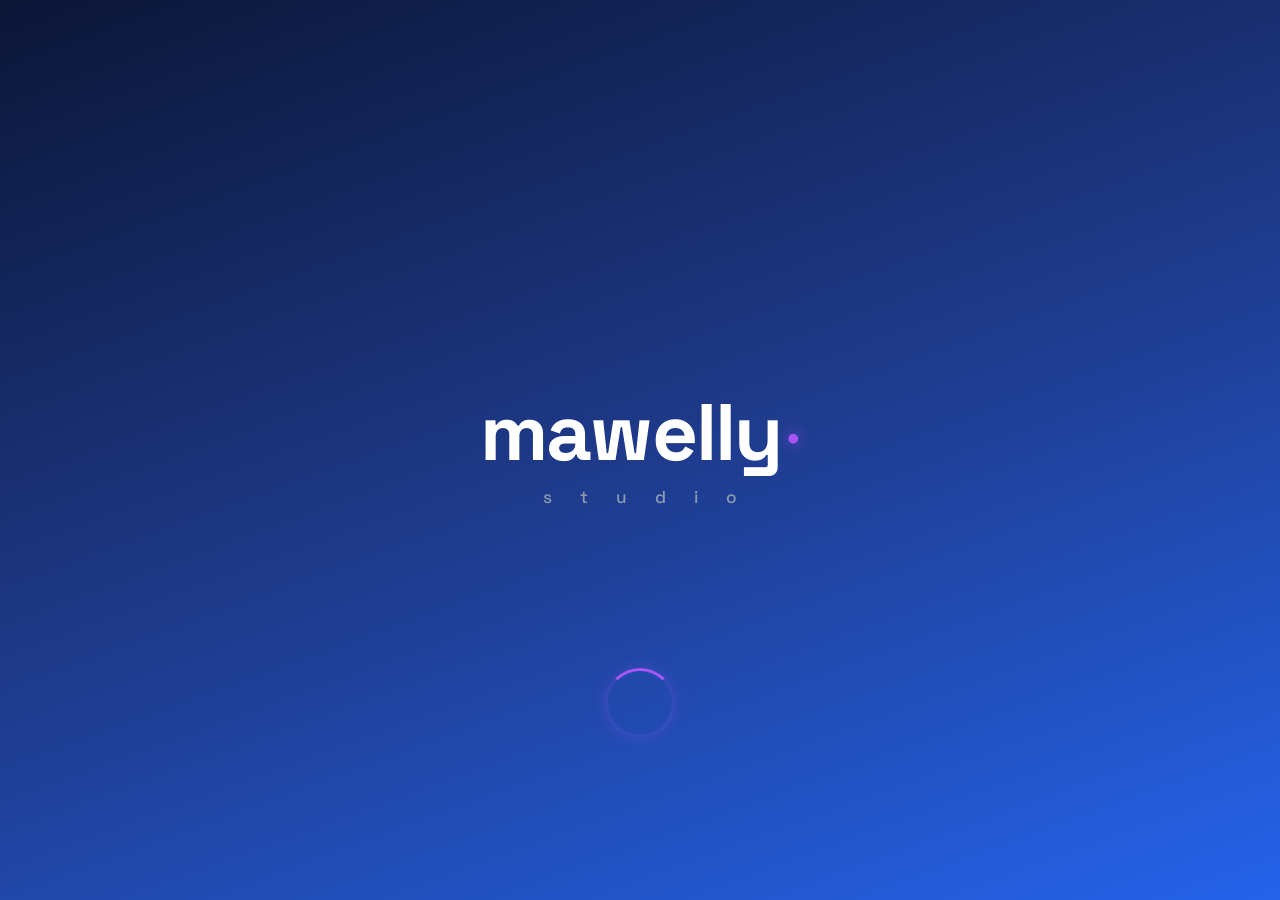
==== app/src/main/assets/www/index.html @ 8134e000 "fix(ios): add LaunchScreen storyboard and full-screen configurations to remove letterboxing" ====
<!DOCTYPE html>
<html lang="tr" style="background-color: #08140c;">
<head>
    <meta charset="UTF-8">
    <meta name="viewport" content="width=device-width, initial-scale=1.0, maximum-scale=1.0, user-scalable=no, viewport-fit=cover">
    <meta name="apple-mobile-web-app-capable" content="yes">
    <meta name="apple-mobile-web-app-status-bar-style" content="black-translucent">
    <meta name="mobile-web-app-capable" content="yes">
    <title>Gridoria - 2048 Ceiling Shooter</title>

    <!-- Critical Inline Reset (minimal — full layout in style.css) -->
    <style>
        *, *::before, *::after { box-sizing: border-box; margin: 0; padding: 0; }
        html {
            background-color: #08140c;
            width: 100%; height: 100%;
        }
        body {
            background: #08140c;
            width: 100%; height: 100%;
            -webkit-tap-highlight-color: transparent;
            -webkit-user-select: none;
        }
        #splash-screen {
            position: fixed; inset: 0; z-index: 99999;
            background: #08140c;
            display: flex; flex-direction: column;
            align-items: center; justify-content: center;
        }
    </style>

    <!-- Google Fonts -->
    <link rel="preconnect" href="https://fonts.googleapis.com">
    <link rel="preconnect" href="https://fonts.gstatic.com" crossorigin>
    <link href="https://fonts.googleapis.com/css2?family=Space+Grotesk:wght@500;700&family=Chakra+Petch:wght@700&family=Outfit:wght@400;600;700;800;900&display=swap" rel="stylesheet">

    <!-- CSS Styling -->
    <link rel="stylesheet" href="style.css">
</head>
<body data-bg-theme="forest" data-theme="forest" data-color-palette="default">

    <!-- 🚀 MAWELLY STUDIO SPLASH SCREEN -->
    <div id="splash-screen">
        <div class="splash-content">
            <div class="splash-logo">
                <span class="splash-brand-text">mawelly</span>
                <span class="splash-purple-dot">●</span>
            </div>
            <div class="splash-subtext">s t u d i o</div>
        </div>
        <div class="splash-spinner-wrapper">
            <div class="splash-spinner"></div>
        </div>
    </div>

    <div id="app-container">
        
        <!-- 🪵 ANA MENÜ EKRANI (MAIN MENU VIEW) -->
        <div id="main-menu-view" class="view-screen">
            <div class="main-menu-container">
                
                <!-- Üst Bar: Sol - Elmas Sayacı | Sağ - Daily Ödül -->
                <div class="menu-top-bar">
                    <!-- Sol Üst: Elmas Sayacı Pill Widget'ı -->
                    <div class="menu-gems-pill" id="btn-open-shop-top" title="Mağaza">
                        <span class="gem-icon">💎</span>
                        <strong id="menu-top-gems-val">100</strong>
                        <span class="gem-add-btn">+</span>
                    </div>

                    <!-- Sağ Üst: Daily Giriş Takvimi Widget'ı -->
                    <div class="daily-calendar-widget" id="menu-btn-daily-widget" title="Günlük Ödül">
                        <div class="calendar-top-tag">DAILY</div>
                        <div class="calendar-body">
                            <span class="check-icon">✓</span>
                        </div>
                        <div class="notification-badge-dot"></div>
                    </div>
                </div>

                <!-- 👑 GRIDORIA OFFICIAL 3D LOGO BADGE -->
                <div class="menu-brand-header">
                    <img src="gridoria_logo.jpg" alt="Gridoria Logo" class="main-game-logo-img">
                </div>

                <!-- 🎮 Oyna & Birleştir Canlı Demo Widget (Auto-Playing Interactive Menu Preview) -->
                <div class="menu-hero-section menu-demo-section" id="menu-demo-section">
                    <div class="demo-play-container">
                        <!-- Üst Hedef Yuvası (Başta Boş, Sonra Fırlatılan Taş Gelecek) -->
                        <div class="demo-target-box" id="demo-target-box">
                            <div class="demo-empty-placeholder" id="demo-placeholder-icon">🎯</div>
                            <div class="demo-target-tile tile hidden" id="demo-target-tile">
                                <span id="demo-target-val" class="demo-tile-num tile-number">2</span>
                            </div>
                        </div>

                        <!-- Fırlatma Yönü Oku -->
                        <div class="demo-arrow-indicator">▲</div>

                        <!-- Alt Fırlatıcı (Launcher) Taşı -->
                        <div class="demo-launcher-box">
                            <div class="demo-launcher-tile tile val-2" id="demo-launcher-tile">
                                <span id="demo-launcher-val" class="demo-tile-num tile-number">2</span>
                            </div>
                        </div>

                        <!-- Animasyon Sırasında Fırlatılan Uçan Taş -->
                        <div class="demo-flying-tile tile hidden" id="demo-flying-tile">
                            <span id="demo-flying-val" class="demo-tile-num tile-number">2</span>
                        </div>
                    </div>
                    <div class="hero-block-label" id="demo-widget-label">DOKUN &amp; BİRLEŞTİR</div>
                </div>

                <!-- Gridoria Aksiyon Butonları -->
                <div class="menu-actions-bottom">
                    <!-- OYUNA BAŞLA / STAGE 1 OYNAYIN Yeşil Oval Buton -->
                    <button class="main-stage-play-btn" id="btn-start-game">
                        <span class="play-btn-text">OYNAYIN</span>
                    </button>

                    <!-- 🧠 Günlük Zihin & Odaklanma Rozeti (Dinamik Değişen Sözler) -->
                    <div class="menu-footer-hint brain-focus-badge" id="menu-brain-quote-badge">
                        <span class="brain-icon" id="menu-brain-quote-icon">🧠</span>
                        <span id="menu-brain-quote-text">Günde 20 dakika oyna, hafızanı ve zihnini geliştir!</span>
                    </div>
                </div>

            </div>
        </div>

        <!-- 🎮 OYUN EKRANI (GAMEPLAY VIEW) -->
        <div id="game-view" class="view-screen hidden">
            <!-- Header: Badges & Score & Combo -->
            <header class="game-header">
                <div class="header-top">
                    <!-- Sol Üst Grubu: Ev İkonu & Elmas Bakiyesi Yana Yana -->
                    <div class="header-left-group">
                        <button class="icon-btn" id="btn-home-menu" title="Ana Menü">🏠</button>
                        <div class="pill-badge diamond-pill" id="btn-open-shop" title="Elmas Mağazası">
                            <span class="diamond-icon">💎</span>
                            <span id="diamond-count">0</span>
                            <div class="plus-btn">+</div>
                        </div>
                    </div>

                    <!-- Sağ Üst: En Yüksek Skor -->
                    <div class="pill-badge crown-pill" id="btn-crown-high" title="En Yüksek Skor">
                        <span class="crown-icon">👑</span>
                        <span id="high-score">0</span>
                    </div>
                </div>

                <!-- 💎 OYUNA ÖZEL KRİSTAL KOR & SKOR ROZETİ (GRIDORIA SCORE CENTERPIECE) -->
                <div class="gridoria-score-container" id="gridoria-score-box">
                    <div class="score-backdrop-glow"></div>
                    <div class="score-emblem-bg">💎</div>
                    <div class="score-display" id="current-score">0</div>
                </div>

                <!-- 🎯 DİNAMİK HEDEF TAŞ ROZETİ (256 ➔ 512 ➔ 1024 ➔ 2048) -->
                <div class="target-goal-capsule" id="target-goal-box" title="Şimdiki Hedef Taş">
                    <span class="target-icon">🎯</span>
                    <span class="target-text">HEDEF:</span>
                    <span class="target-badge-val" id="target-goal-val">256</span>
                </div>

                <div class="play-status" aria-live="polite">
                    <span class="status-dot"></span>
                    <span id="play-status-text">Hedef sütunu seç ve taşı fırlat</span>
                </div>

            </header>

            <!-- Main Game Body & Grid Board -->
            <main class="game-body">

                <div class="grid-board-wrapper">
                    <div class="grid-board" id="grid-board">
                        <!-- 30 Grid Cells (6 rows x 5 cols) Generated by JS -->
                    </div>
                    
                    <!-- Bottom Column Highlight Indicators -->
                    <div class="column-indicators" id="col-indicators">
                        <div class="col-indicator" data-col="0"></div>
                        <div class="col-indicator" data-col="1"></div>
                        <div class="col-indicator active" data-col="2"></div>
                        <div class="col-indicator" data-col="3"></div>
                        <div class="col-indicator" data-col="4"></div>
                    </div>
                </div>

                <!-- Shooter Controls Area (Bottom Launcher Dock) -->
                <div class="shooter-area">
                    <div class="active-shooter-box">
                        <div class="shooter-tile val-2" id="shooter-current">
                            <span class="tile-number">2</span>
                        </div>
                    </div>

                    <div class="shooter-arrow-indicator" title="Sıradaki Taş">←</div>

                    <div class="shooter-next-box" id="shooter-next" title="Sonraki Taş">
                        <div class="next-tile val-8" id="next-tile"><span class="tile-number" id="next-tile-val">8</span></div>
                        <div class="next-badge-plus">+</div>
                    </div>
                </div>
            </main>

            <!-- Footer: Power-up Boosters Bar -->
            <footer class="powerups-footer">
                <button class="powerup-btn" id="powerup-bomb" title="Bomba Patlat">
                    <div class="booster-icon-box bomb-bg">
                        <span class="powerup-icon">💣</span>
                    </div>
                    <div class="powerup-cost">
                        <span class="cost-diamond">💎</span>
                        <span>45</span>
                    </div>
                </button>

                <button class="powerup-btn" id="powerup-hammer" title="Çekiç (Bloğu Kır)">
                    <div class="booster-icon-box hammer-bg">
                        <span class="powerup-icon">🔨</span>
                    </div>
                    <div class="powerup-cost">
                        <span class="cost-diamond">💎</span>
                        <span>25</span>
                    </div>
                </button>

                <button class="powerup-btn" id="powerup-swap" title="Taşı Değiştir">
                    <div class="booster-icon-box swap-bg">
                        <span class="powerup-icon">⇄</span>
                    </div>
                    <div class="powerup-cost">
                        <span class="cost-diamond">💎</span>
                        <span>20</span>
                    </div>
                </button>

                <button class="powerup-btn" id="powerup-undo" title="Geri Al">
                    <div class="booster-icon-box undo-bg">
                        <span class="powerup-icon">↩️</span>
                    </div>
                    <div class="powerup-cost">
                        <span class="cost-diamond">💎</span>
                        <span>15</span>
                    </div>
                </button>
            </footer>
        </div>

        <!-- Target Tile Selection Banner Overlay for Hammer/Bomb -->
        <div class="powerup-banner hidden" id="powerup-banner">
            <span id="powerup-banner-text">Yok etmek istediğin taşı seç</span>
            <button class="cancel-btn" id="btn-cancel-powerup">İptal</button>
        </div>

        <!-- Main Wood Menu Modal Overlay -->
        <div class="modal-overlay hidden" id="modal-main-menu">
            <div class="modal-card wood-main-menu-card">
                <div class="menu-wood-header">
                    <span class="wood-crown-badge">👑 GRIDORIA 2048</span>
                    <h1 class="wood-menu-title">AHŞAP EDİSYON</h1>
                </div>
                <div class="menu-stats-row">
                    <div class="menu-stat-pill">
                        <span class="stat-label">EN YÜKSEK</span>
                        <strong id="menu-stat-high">0</strong>
                    </div>
                    <div class="menu-stat-pill">
                        <span class="stat-label">ELMASLAR</span>
                        <strong id="menu-stat-gems">💎 0</strong>
                    </div>
                </div>
                <div class="menu-buttons-list">
                    <button class="wood-menu-btn primary-wood-btn" id="btn-play-game">
                        <span>OYUNA BAŞLA</span>
                        <span class="play-arrow-icon">▶</span>
                    </button>
                    <button class="wood-menu-btn" id="btn-menu-themes">
                        <span>🪵 AHŞAP TEMALARI</span>
                    </button>
                    <button class="wood-menu-btn" id="btn-menu-missions">
                        <span>📋 GÜNLÜK GÖREVLER</span>
                    </button>
                    <button class="wood-menu-btn" id="btn-menu-shop">
                        <span>💎 ELMAS MAĞAZASI</span>
                    </button>
                </div>
            </div>
        </div>

        <div class="modal-overlay hidden" id="modal-daily">
            <div class="modal-card daily-modal-card">
                <button class="modal-close-icon" id="btn-close-daily" title="Kapat">✕</button>
                <h2 class="daily-modal-title">Günlük Ödül</h2>
                <p class="daily-modal-subtitle" id="daily-reward-subtitle">Progress kaybedilecek bir gün kaybolmamalıdır.</p>

                <!-- 7-Day Rewards Grid Container -->
                <div class="daily-grid-container" id="daily-grid-container">
                    <!-- Dynamic JavaScript Rendering of 7 Days Grid -->
                </div>

                <!-- Countdown Timer -->
                <div class="daily-countdown-box" id="daily-countdown-box">
                    <span>Sonraki ödül: </span>
                    <strong id="daily-timer-val">00 : 00 : 00</strong>
                </div>

                <button class="primary-btn daily-claim-btn" id="btn-claim-daily">ÖDÜLÜ AL</button>
            </div>
        </div>

        <!-- 🎨 TEMA SEÇİM MODAL'I (REFERENCE DESIGN) -->
        <div class="modal-overlay hidden" id="modal-themes">
            <div class="modal-card theme-modal-card">
                <!-- Header: Back Arrow + Centered Title -->
                <div class="theme-modal-header">
                    <button class="theme-back-btn" id="btn-close-themes">←</button>
                    <h2 class="theme-modal-title">Tema</h2>
                    <div style="width: 28px;"></div>
                </div>

                <!-- Segmented Capsule Tab Toggle -->
                <div class="theme-tab-capsule">
                    <button class="theme-tab-btn active" id="tab-btn-bg" data-tab="bg">Arka Planlar</button>
                    <button class="theme-tab-btn" id="tab-btn-color" data-tab="color">Renkler</button>
                </div>

                <!-- TAB 1: ARKA PLANLAR (BACKGROUNDS GRID VIEW) -->
                <div class="theme-tab-content" id="tab-content-bg">
                    <div class="bg-themes-grid">
                        <!-- ⭐ GİRİŞ & VARSAYILAN ÜCRETSİZ TEMALAR -->
                        <div class="bg-card active" data-bg="forest" data-cost="0">
                            <div class="bg-card-thumb forest-bg-thumb"></div>
                            <span class="bg-card-name">Yeşil Orman 🌲</span>
                            <div class="bg-check-badge">✓</div>
                            <div class="bg-price-badge free-badge">ÜCRETSİZ</div>
                        </div>

                        <div class="bg-card" data-bg="obsidian" data-cost="0">
                            <div class="bg-card-thumb obsidian-bg-thumb"></div>
                            <span class="bg-card-name">Gece Siyahı ✨</span>
                            <div class="bg-check-badge">✓</div>
                            <div class="bg-price-badge free-badge">ÜCRETSİZ</div>
                        </div>

                        <div class="bg-card" data-bg="walnut" data-cost="0">
                            <div class="bg-card-thumb walnut-bg-thumb"></div>
                            <span class="bg-card-name">Ceviz Ahşap 🪵</span>
                            <div class="bg-check-badge">✓</div>
                            <div class="bg-price-badge free-badge">ÜCRETSİZ</div>
                        </div>

                        <!-- 💎 250 ELMAS PREMİUM TEMALAR -->
                        <div class="bg-card" data-bg="aurora" data-cost="250">
                            <div class="bg-card-thumb aurora-bg-thumb"></div>
                            <span class="bg-card-name">Kutup Işıkları</span>
                            <div class="bg-check-badge">✓</div>
                            <div class="bg-price-badge">🔒 250 💎</div>
                        </div>

                        <div class="bg-card" data-bg="nebula" data-cost="250">
                            <div class="bg-card-thumb nebula-bg-thumb"></div>
                            <span class="bg-card-name">Kozmik Nebula</span>
                            <div class="bg-check-badge">✓</div>
                            <div class="bg-price-badge">🔒 250 💎</div>
                        </div>

                        <div class="bg-card" data-bg="oak" data-cost="250">
                            <div class="bg-card-thumb oak-bg-thumb"></div>
                            <span class="bg-card-name">Meşe Ahşap</span>
                            <div class="bg-check-badge">✓</div>
                            <div class="bg-price-badge">🔒 250 💎</div>
                        </div>

                        <div class="bg-card" data-bg="cherry" data-cost="250">
                            <div class="bg-card-thumb cherry-bg-thumb"></div>
                            <span class="bg-card-name">Kiraz Ahşap</span>
                            <div class="bg-check-badge">✓</div>
                            <div class="bg-price-badge">🔒 250 💎</div>
                        </div>

                        <div class="bg-card" data-bg="ebony" data-cost="250">
                            <div class="bg-card-thumb ebony-bg-thumb"></div>
                            <span class="bg-card-name">Abanoz Ahşap</span>
                            <div class="bg-check-badge">✓</div>
                            <div class="bg-price-badge">🔒 250 💎</div>
                        </div>

                        <div class="bg-card" data-bg="clouds" data-cost="250">
                            <div class="bg-card-thumb clouds-bg-thumb"></div>
                            <span class="bg-card-name">Altın Gökyüzü</span>
                            <div class="bg-check-badge">✓</div>
                            <div class="bg-price-badge">🔒 250 💎</div>
                        </div>

                        <div class="bg-card" data-bg="earth" data-cost="250">
                            <div class="bg-card-thumb earth-bg-thumb"></div>
                            <span class="bg-card-name">Dünya & Uzay</span>
                            <div class="bg-check-badge">✓</div>
                            <div class="bg-price-badge">🔒 250 💎</div>
                        </div>

                        <div class="bg-card" data-bg="ocean" data-cost="250">
                            <div class="bg-card-thumb ocean-bg-thumb"></div>
                            <span class="bg-card-name">Turkuaz Deniz</span>
                            <div class="bg-check-badge">✓</div>
                            <div class="bg-price-badge">🔒 250 💎</div>
                        </div>

                        <div class="bg-card" data-bg="puppy" data-cost="250">
                            <div class="bg-card-thumb puppy-bg-thumb"></div>
                            <span class="bg-card-name">Sevimli Köpekler</span>
                            <div class="bg-check-badge">✓</div>
                            <div class="bg-price-badge">🔒 250 💎</div>
                        </div>

                        <div class="bg-card" data-bg="cat" data-cost="250">
                            <div class="bg-card-thumb cat-bg-thumb"></div>
                            <span class="bg-card-name">Kara Kedi</span>
                            <div class="bg-check-badge">✓</div>
                            <div class="bg-price-badge">🔒 250 💎</div>
                        </div>

                        <div class="bg-card" data-bg="lake" data-cost="250">
                            <div class="bg-card-thumb lake-bg-thumb"></div>
                            <span class="bg-card-name">Gece Gölü</span>
                            <div class="bg-check-badge">✓</div>
                            <div class="bg-price-badge">🔒 250 💎</div>
                        </div>

                        <div class="bg-card" data-bg="cyber" data-cost="250">
                            <div class="bg-card-thumb cyber-bg-thumb"></div>
                            <span class="bg-card-name">Siber Yarış</span>
                            <div class="bg-check-badge">✓</div>
                            <div class="bg-price-badge">🔒 250 💎</div>
                        </div>
                    </div>
                </div>

                <!-- TAB 2: RENKLER (COLOR PALETTES LIST VIEW) -->
                <div class="theme-tab-content hidden" id="tab-content-color">
                    <div class="color-palettes-list">
                        <!-- 1. VARSAYILAN -->
                        <div class="palette-card active" data-color="default">
                            <div class="palette-grid-preview">
                                <span style="background: #a855f7;"></span>
                                <span style="background: #eab308;"></span>
                                <span style="background: #84cc16;"></span>
                                <span style="background: #0ea5e9;"></span>
                                <span style="background: #ef4444;"></span>
                                <span style="background: #2563eb;"></span>
                                <span style="background: #f59e0b;"></span>
                                <span style="background: #8b5cf6;"></span>
                                <span style="background: #f43f5e;"></span>
                            </div>
                            <span class="palette-title">VARSAYILAN</span>
                            <div class="palette-select-icon">
                                <span class="circle-check">✓</span>
                                <span class="circle-empty"></span>
                            </div>
                        </div>

                        <!-- 2. FLUFFY (9 TÜYLÜ RENK) -->
                        <div class="palette-card" data-color="fluffy">
                            <div class="palette-grid-preview">
                                <span style="background: url('fluffy_blue_fur.jpg') center/cover no-repeat;"></span>
                                <span style="background: url('fluffy_green_fur.jpg') center/cover no-repeat;"></span>
                                <span style="background: url('fluffy_pink_fur.jpg') center/cover no-repeat;"></span>
                                <span style="background: url('fluffy_red_fur.jpg') center/cover no-repeat;"></span>
                                <span style="background: url('fluffy_purple_fur.jpg') center/cover no-repeat;"></span>
                                <span style="background: url('fluffy_yellow_fur.jpg') center/cover no-repeat;"></span>
                                <span style="background: url('fluffy_orange_fur.jpg') center/cover no-repeat;"></span>
                                <span style="background: url('fluffy_cyan_fur.jpg') center/cover no-repeat;"></span>
                                <span style="background: url('fluffy_fur_texture.jpg') center/cover no-repeat;"></span>
                            </div>
                            <span class="palette-title">FLUFFY (9 TÜYLÜ RENK) 🧸</span>
                            <div class="palette-select-icon">
                                <span class="circle-check">✓</span>
                                <span class="circle-empty"></span>
                            </div>
                        </div>

                        <!-- 3. SİYAH & ALTIN (PRO) -->
                        <div class="palette-card" data-color="ebonygold">
                            <div class="palette-pro-badge">💎 PRO</div>
                            <div class="palette-grid-preview">
                                <span style="background: #ffd700;"></span>
                                <span style="background: #374151;"></span>
                                <span style="background: #d4af37;"></span>
                                <span style="background: #1f2937;"></span>
                                <span style="background: #b8860b;"></span>
                                <span style="background: #111827;"></span>
                                <span style="background: #f59e0b;"></span>
                                <span style="background: #4b5563;"></span>
                                <span style="background: #eab308;"></span>
                            </div>
                            <span class="palette-title">SİYAH & ALTIN 👑</span>
                            <div class="palette-select-icon">
                                <span class="circle-check">✓</span>
                                <span class="circle-empty"></span>
                            </div>
                        </div>

                        <!-- 4. TERS RENKLER (PRO INVERTED NEON) -->
                        <div class="palette-card" data-color="inverted">
                            <div class="palette-pro-badge">💎 PRO</div>
                            <div class="palette-grid-preview">
                                <span style="background: #00f2fe; border: 2px solid #000;"></span>
                                <span style="background: #ff007f; border: 2px solid #000;"></span>
                                <span style="background: #39ff14; border: 2px solid #000;"></span>
                                <span style="background: #ffd700; border: 2px solid #000;"></span>
                                <span style="background: #ff4500; border: 2px solid #000;"></span>
                                <span style="background: #7928ca; border: 2px solid #000;"></span>
                                <span style="background: #00e5ff; border: 2px solid #000;"></span>
                                <span style="background: #ff1493; border: 2px solid #000;"></span>
                                <span style="background: #ccff00; border: 2px solid #000;"></span>
                            </div>
                            <span class="palette-title">TERS RENKLER 🔄</span>
                            <div class="palette-select-icon">
                                <span class="circle-check">✓</span>
                                <span class="circle-empty"></span>
                            </div>
                        </div>

                        <!-- 5. CANLI NEON POP (PRO) -->
                        <div class="palette-card" data-color="vivid">
                            <div class="palette-pro-badge">💎 PRO</div>
                            <div class="palette-grid-preview">
                                <span style="background: #ff007f;"></span>
                                <span style="background: #ff4500;"></span>
                                <span style="background: #ffb703;"></span>
                                <span style="background: #00f2fe;"></span>
                                <span style="background: #70e000;"></span>
                                <span style="background: #3a0ca3;"></span>
                                <span style="background: #f72585;"></span>
                                <span style="background: #4cc9f0;"></span>
                                <span style="background: #7209b7;"></span>
                            </div>
                            <span class="palette-title">CANLI NEON ⚡</span>
                            <div class="palette-select-icon">
                                <span class="circle-check">✓</span>
                                <span class="circle-empty"></span>
                            </div>
                        </div>

                        <!-- 6. KRİSTAL BUZ (PRO) -->
                        <div class="palette-card" data-color="crystal">
                            <div class="palette-pro-badge">💎 PRO</div>
                            <div class="palette-grid-preview">
                                <span style="background: #a5f3fc;"></span>
                                <span style="background: #38bdf8;"></span>
                                <span style="background: #e0f2fe;"></span>
                                <span style="background: #0284c7;"></span>
                                <span style="background: #bae6fd;"></span>
                                <span style="background: #0369a1;"></span>
                                <span style="background: #cbd5e1;"></span>
                                <span style="background: #00c6ff;"></span>
                                <span style="background: #f1f5f9;"></span>
                            </div>
                            <span class="palette-title">KRİSTAL BUZ 🧊</span>
                            <div class="palette-select-icon">
                                <span class="circle-check">✓</span>
                                <span class="circle-empty"></span>
                            </div>
                        </div>

                        <!-- 7. VOLKANİK ATEŞ (PRO) -->
                        <div class="palette-card" data-color="lava">
                            <div class="palette-pro-badge">💎 PRO</div>
                            <div class="palette-grid-preview">
                                <span style="background: #ff4500;"></span>
                                <span style="background: #dc2626;"></span>
                                <span style="background: #ffb703;"></span>
                                <span style="background: #991b1b;"></span>
                                <span style="background: #f97316;"></span>
                                <span style="background: #7f1d1d;"></span>
                                <span style="background: #ff7518;"></span>
                                <span style="background: #450a0a;"></span>
                                <span style="background: #ea580c;"></span>
                            </div>
                            <span class="palette-title">VOLKANİK ATEŞ 🔥</span>
                            <div class="palette-select-icon">
                                <span class="circle-check">✓</span>
                                <span class="circle-empty"></span>
                            </div>
                        </div>

                        <!-- 8. KOZMİK GALAKSİ (PRO) -->
                        <div class="palette-card" data-color="galaxy">
                            <div class="palette-pro-badge">💎 PRO</div>
                            <div class="palette-grid-preview">
                                <span style="background: #7928ca;"></span>
                                <span style="background: #ff0080;"></span>
                                <span style="background: #4c1d95;"></span>
                                <span style="background: #3b82f6;"></span>
                                <span style="background: #a855f7;"></span>
                                <span style="background: #1e1b4b;"></span>
                                <span style="background: #d8b4fe;"></span>
                                <span style="background: #2e1065;"></span>
                                <span style="background: #00f2fe;"></span>
                            </div>
                            <span class="palette-title">KOZMİK GALAKSİ 🌌</span>
                            <div class="palette-select-icon">
                                <span class="circle-check">✓</span>
                                <span class="circle-empty"></span>
                            </div>
                        </div>

                        <!-- 9. KIRMIZI AŞK -->
                        <div class="palette-card" data-color="red">
                            <div class="palette-grid-preview">
                                <span style="background: #ff4d6d;"></span>
                                <span style="background: #c9184a;"></span>
                                <span style="background: #ff758f;"></span>
                                <span style="background: #a4133c;"></span>
                                <span style="background: #ff8fa3;"></span>
                                <span style="background: #800f2f;"></span>
                                <span style="background: #ffb3c1;"></span>
                                <span style="background: #590d22;"></span>
                                <span style="background: #e63946;"></span>
                            </div>
                            <span class="palette-title">KIRMIZI AŞK ❤️</span>
                            <div class="palette-select-icon">
                                <span class="circle-check">✓</span>
                                <span class="circle-empty"></span>
                            </div>
                        </div>

                        <!-- 10. ZÜMRÜT ORMAN -->
                        <div class="palette-card" data-color="emerald">
                            <div class="palette-grid-preview">
                                <span style="background: #2ecc71;"></span>
                                <span style="background: #10b981;"></span>
                                <span style="background: #059669;"></span>
                                <span style="background: #047857;"></span>
                                <span style="background: #34d399;"></span>
                                <span style="background: #065f46;"></span>
                                <span style="background: #6ee7b7;"></span>
                                <span style="background: #064e3b;"></span>
                                <span style="background: #15803d;"></span>
                            </div>
                            <span class="palette-title">ZÜMRÜT ORMAN 🌲</span>
                            <div class="palette-select-icon">
                                <span class="circle-check">✓</span>
                                <span class="circle-empty"></span>
                            </div>
                        </div>

                        <!-- 11. SAFİR & OKYANUS -->
                        <div class="palette-card" data-color="sapphire">
                            <div class="palette-pro-badge">💎 PRO</div>
                            <div class="palette-grid-preview">
                                <span style="background: #00c6ff;"></span>
                                <span style="background: #0072ff;"></span>
                                <span style="background: #0284c7;"></span>
                                <span style="background: #0369a1;"></span>
                                <span style="background: #38bdf8;"></span>
                                <span style="background: #1e40af;"></span>
                                <span style="background: #67e8f9;"></span>
                                <span style="background: #0f172a;"></span>
                                <span style="background: #00f2fe;"></span>
                            </div>
                            <span class="palette-title">SAFİR & OKYANUS 🌊</span>
                            <div class="palette-select-icon">
                                <span class="circle-check">✓</span>
                                <span class="circle-empty"></span>
                            </div>
                        </div>

                        <!-- 12. SİBERPUNK NEON (PRO) -->
                        <div class="palette-card" data-color="vaporwave">
                            <div class="palette-pro-badge">💎 PRO</div>
                            <div class="palette-grid-preview">
                                <span style="background: #ff007f;"></span>
                                <span style="background: #ff00cc;"></span>
                                <span style="background: #cc00ff;"></span>
                                <span style="background: #9900ff;"></span>
                                <span style="background: #ff3399;"></span>
                                <span style="background: #e60073;"></span>
                                <span style="background: #ff66cc;"></span>
                                <span style="background: #c71585;"></span>
                                <span style="background: #ff1493;"></span>
                            </div>
                            <span class="palette-title">SİBERPUNK NEON 🎆</span>
                            <div class="palette-select-icon">
                                <span class="circle-check">✓</span>
                                <span class="circle-empty"></span>
                            </div>
                        </div>

                        <!-- 13. RAHATLATICI -->
                        <div class="palette-card" data-color="relaxing">
                            <div class="palette-grid-preview">
                                <span style="background: #e09f9d;"></span>
                                <span style="background: #7bb4cb;"></span>
                                <span style="background: #b197cb;"></span>
                                <span style="background: #d4a5cb;"></span>
                                <span style="background: #81cca8;"></span>
                                <span style="background: #e2b7cb;"></span>
                                <span style="background: #a3ca9e;"></span>
                                <span style="background: #dec1d8;"></span>
                                <span style="background: #b2b887;"></span>
                            </div>
                            <span class="palette-title">RAHATLATICI 🍃</span>
                            <div class="palette-select-icon">
                                <span class="circle-check">✓</span>
                                <span class="circle-empty"></span>
                            </div>
                        </div>
                    </div>
                </div>
            </div>
        </div>

        <!-- 🔮 SIRADAKİ TAŞ ÖNİZLEME MODALI (10 Dakika - Elmas veya Reklam ile Aç) -->
        <div class="modal-overlay hidden" id="modal-peek-unlock">
            <div class="modal-card peek-modal-card">
                <button class="peek-modal-close" id="btn-close-peek-modal" title="Kapat">✕</button>

                <!-- Hero Stacked Tiles Graphic Artwork -->
                <div class="peek-graphic-container">
                    <div class="peek-bg-rays"></div>
                    <div class="peek-stacked-tiles">
                        <div class="peek-tile-card back-card">
                            <span class="star-deco">✨</span>
                        </div>
                        <div class="peek-tile-card front-card">
                            <span class="card-label">NEXT</span>
                            <span class="card-icon">🔮</span>
                            <div class="card-time-badge">+10m</div>
                            <span class="star-deco-right">✨</span>
                        </div>
                    </div>
                </div>

                <h2 class="peek-modal-title">Önizleme</h2>
                <p class="peek-modal-subtitle">Bir sonraki blok için 10 dakika içinde önizleme yapabilirsiniz.</p>

                <div class="peek-action-buttons">
                    <!-- Option 1: Gem Unlock (100 Gems) -->
                    <button class="peek-gem-btn" id="btn-confirm-peek-unlock">
                        <span class="gem-icon">💎</span>
                        <span class="btn-val">100</span>
                    </button>

                    <!-- OR Divider -->
                    <div class="peek-or-divider">OR</div>

                    <!-- Option 2: Free Watch Rewarded Ad Unlock -->
                    <button class="peek-ad-btn" id="btn-ad-peek-unlock">
                        <span class="ad-icon">📺<sup>AD</sup></span>
                        <span class="btn-val">Almak</span>
                    </button>
                </div>
            </div>
        </div>

        <div class="modal-overlay hidden" id="modal-missions">
            <div class="modal-card missions-card">
                <div class="modal-header"><h2>GUNLUK GOREVLER</h2><button class="close-btn" id="btn-close-missions">✕</button></div>
                <div class="missions-panel" aria-label="Gorevler">
                    <div class="missions-heading"><span>Gorevlerini tamamla</span><span id="difficulty-label">SEVIYE 1</span></div>
                    <div class="mission-row"><span>10 birlesme yap</span><span id="mission-merges">0/10</span><button data-mission="merges">+5</button></div>
                    <div class="mission-row"><span>128 tasi yap</span><span id="mission-tile">0/128</span><button data-mission="tile">+8</button></div>
                    <div class="mission-row"><span>500 skor yap</span><span id="mission-score">0/500</span><button data-mission="score">+8</button></div>
                </div>
            </div>
        </div>

        <div class="mission-toast hidden" id="mission-toast" role="status">
            <div class="mission-toast-badge">
                <span class="mission-toast-icon" id="mission-toast-icon">🎯</span>
            </div>
            <div class="mission-toast-text-group">
                <strong id="mission-toast-title">GÖREV TAMAMLANDI!</strong>
                <span id="mission-toast-text">Ödülünü Görevler menüsünden al.</span>
            </div>
        </div>

        <!-- 🛒 FULL SCREEN SHOP VIEW (TAM EKRAN MAĞAZA GÖRÜNÜMÜ) -->
        <div class="modal-overlay full-screen-shop hidden" id="modal-shop">
            <div class="shop-full-container">
                <!-- Shop Top Header Bar -->
                <header class="shop-header">
                    <div class="shop-title-wrapper">
                        <span class="shop-title-icon">🛒</span>
                        <h1 class="shop-title">MAĞAZA</h1>
                    </div>
                    <div class="shop-gems-pill">
                        <span class="gem-icon">💎</span>
                        <span id="shop-gems-val" class="gem-val">150</span>
                    </div>
                </header>

                <!-- Scrollable Shop Content -->
                <div class="shop-content-scroll">

                    <!-- SECTION 1: 🌟 ÖZEL FIRSATLAR & ÜCRETSİZ ELMAS -->
                    <section class="shop-section">
                        <h2 class="shop-section-title">
                            <span>🌟</span> ÖZEL FIRSATLAR & HEDİYELER
                        </h2>
                        
                        <!-- 🎁 Free Gems Watch Ad Banner -->
                        <div class="shop-card special-reward-card" id="btn-rewarded-free-gems">
                            <div class="special-card-left">
                                <div class="special-gift-badge">ÜCRETSİZ</div>
                                <span class="special-icon">🎁</span>
                                <div class="special-text">
                                    <div class="special-title">ÜCRETSİZ ELMAS HEDİYESİ</div>
                                    <div class="special-desc">Kısa bir reklam izle ve anında <strong>+50 💎 Elmas</strong> kazan!</div>
                                </div>
                            </div>
                            <button class="shop-buy-btn gold-pulse-btn">
                                <span>🎬 İZLE & KAZAN</span>
                            </button>
                        </div>

                        <!-- ⚡ Starter Pack Banner -->
                        <div class="shop-card starter-pack-card" id="btn-buy-starter-pack">
                            <div class="starter-card-badge">%70 İNDİRİM</div>
                            <div class="starter-card-body">
                                <span class="starter-icon">📦</span>
                                <div class="starter-details">
                                    <div class="starter-title">BAŞLANGIÇ HOŞ GELDİN PAKETİ</div>
                                    <div class="starter-items">
                                        <span>💎 500 Elmas</span> • <span>🔨 3x Çekiç</span> • <span>💣 3x Bomba</span>
                                    </div>
                                </div>
                            </div>
                            <button class="shop-buy-btn special-price-btn" data-pack="starter">
                                <span>₺19.99</span>
                            </button>
                        </div>
                    </section>

                    <!-- SECTION 2: 💎 ELMAS PAKETLERİ -->
                    <section class="shop-section">
                        <h2 class="shop-section-title">
                            <span>💎</span> ELMAS PAKETLERİ
                        </h2>
                        <div class="shop-items-grid">
                            
                            <!-- Pack 1: 100 Gems (Avuç Dolusu Elmas) -->
                            <div class="shop-card gem-card" data-gems="100" data-price="9.99">
                                <div class="gem-img-wrapper">
                                    <img src="gem_pouch.jpg" alt="Avuç Dolusu Elmas" class="gem-pack-img">
                                </div>
                                <div class="gem-card-header">
                                    <span class="gem-amount">100 💎</span>
                                </div>
                                <div class="gem-card-subtitle">Avuç Dolusu Elmas</div>
                                <button class="shop-buy-btn gem-buy-btn">₺9.99</button>
                            </div>

                            <!-- Pack 2: 500 Gems (Elmas Kesi) -->
                            <div class="shop-card gem-card featured-card" data-gems="500" data-price="39.99">
                                <div class="card-ribbon ribbon-popular">POPÜLER</div>
                                <div class="gem-img-wrapper">
                                    <img src="gem_sack.jpg" alt="Elmas Kesi" class="gem-pack-img">
                                </div>
                                <div class="gem-card-header">
                                    <span class="gem-amount">500 💎</span>
                                </div>
                                <div class="gem-bonus-tag">+%20 EKSTRA BONUS</div>
                                <div class="gem-card-subtitle">Elmas Kesi</div>
                                <button class="shop-buy-btn gem-buy-btn">₺39.99</button>
                            </div>

                            <!-- Pack 3: 1,200 Gems (Elmas Sandığı) -->
                            <div class="shop-card gem-card featured-card" data-gems="1200" data-price="79.99">
                                <div class="card-ribbon ribbon-bestseller">EN ÇOK SATAN</div>
                                <div class="gem-img-wrapper">
                                    <img src="gem_chest.jpg" alt="Elmas Sandığı" class="gem-pack-img">
                                </div>
                                <div class="gem-card-header">
                                    <span class="gem-amount">1,200 💎</span>
                                </div>
                                <div class="gem-bonus-tag">+%50 EKSTRA BONUS</div>
                                <div class="gem-card-subtitle">Elmas Sandığı</div>
                                <button class="shop-buy-btn gem-buy-btn">₺79.99</button>
                            </div>

                            <!-- Pack 4: 3,000 Gems (Elmas Hazinesi) -->
                            <div class="shop-card gem-card featured-card" data-gems="3000" data-price="179.99">
                                <div class="card-ribbon ribbon-bestvalue">EN İYİ DEĞER</div>
                                <div class="gem-img-wrapper">
                                    <img src="gem_vault.jpg" alt="Elmas Hazinesi" class="gem-pack-img">
                                </div>
                                <div class="gem-card-header">
                                    <span class="gem-amount">3,000 💎</span>
                                </div>
                                <div class="gem-bonus-tag">+%100 EKSTRA BONUS</div>
                                <div class="gem-card-subtitle">Elmas Hazinesi</div>
                                <button class="shop-buy-btn gem-buy-btn">₺179.99</button>
                            </div>

                        </div>
                    </section>

                    <!-- SECTION 3: 🚀 GÜÇLENDİRİCİ MAĞAZASI (Booster Store) -->
                    <section class="shop-section">
                        <h2 class="shop-section-title">
                            <span>🚀</span> GÜÇLENDİRİCİ (JOKER) MAĞAZASI
                        </h2>
                        <div class="booster-items-list">
                            
                            <!-- Booster 1: Hammer -->
                            <div class="shop-card booster-card" data-booster="hammer" data-count="5" data-cost="150">
                                <div class="booster-left">
                                    <span class="booster-icon">🔨</span>
                                    <div class="booster-info">
                                        <div class="booster-name">5x Blok Kırma Çekici</div>
                                        <div class="booster-desc">İstediğiniz herhangi bir blok veya taşı kırıp temizler.</div>
                                    </div>
                                </div>
                                <button class="shop-buy-btn booster-buy-btn">
                                    <span>💎 150</span>
                                </button>
                            </div>

                            <!-- Booster 2: Bomb -->
                            <div class="shop-card booster-card" data-booster="bomb" data-count="5" data-cost="200">
                                <div class="booster-left">
                                    <span class="booster-icon">💣</span>
                                    <div class="booster-info">
                                        <div class="booster-name">5x Alan Bombası</div>
                                        <div class="booster-desc">Seçtiğiniz alanın etrafındaki tüm taşları patlatır.</div>
                                    </div>
                                </div>
                                <button class="shop-buy-btn booster-buy-btn">
                                    <span>💎 200</span>
                                </button>
                            </div>

                            <!-- Booster 3: Swap -->
                            <div class="shop-card booster-card" data-booster="swap" data-count="5" data-cost="150">
                                <div class="booster-left">
                                    <span class="booster-icon">🔄</span>
                                    <div class="booster-info">
                                        <div class="booster-name">5x Taş Değiştirici</div>
                                        <div class="booster-desc">Izgaradaki 2 taşın yerini birbiriyle değiştirir.</div>
                                    </div>
                                </div>
                                <button class="shop-buy-btn booster-buy-btn">
                                    <span>💎 150</span>
                                </button>
                            </div>

                            <!-- Booster Pack: Mega Bundle -->
                            <div class="shop-card booster-card mega-booster-card" data-booster="mega" data-cost="400">
                                <div class="card-ribbon ribbon-save">%30 TASARRUF</div>
                                <div class="booster-left">
                                    <span class="booster-icon">⚡📦</span>
                                    <div class="booster-info">
                                        <div class="booster-name">SÜPER JOKER PAKETİ</div>
                                        <div class="booster-desc">3x Çekiç + 3x Bomba + 3x Değiştirici İndirimli Paket</div>
                                    </div>
                                </div>
                                <button class="shop-buy-btn booster-buy-btn mega-buy-btn">
                                    <span>💎 400</span>
                                </button>
                            </div>

                        </div>
                    </section>

                    <!-- SECTION 4: 👑 VIP & REKLAMSIZ MOD -->
                    <section class="shop-section">
                        <div class="shop-card vip-card" id="btn-buy-vip">
                            <div class="vip-glow"></div>
                            <div class="vip-header">
                                <span class="vip-crown">👑</span>
                                <div>
                                    <div class="vip-title">VIP KULÜBÜ & REKLAMSIZ OYUN</div>
                                    <div class="vip-subtitle">Kalıcı Ayrıcalıklı Deneyim</div>
                                </div>
                            </div>
                            <ul class="vip-features">
                                <li>✨ Tüm Geçiş & Banner Reklamları Kalıcı Olarak Kaldırılır</li>
                                <li>📸 Sınırsız Özel Fotoğraf & Arka Plan Yükleme Hakkı</li>
                                <li>💎 Anında +1,000 Hediye Elmas Bakiyesi</li>
                                <li>🏆 Profilinizde Özel VIP Altın Rozeti</li>
                            </ul>
                            <button class="shop-buy-btn vip-buy-btn">
                                <span>👑 VIP OL • ₺99.99</span>
                            </button>
                        </div>
                    </section>

                </div>
            </div>
        </div>

        <!-- Game Over Modal -->
        <div class="modal-overlay hidden" id="modal-gameover">
            <div class="modal-card">
                <h2 class="modal-title">OYUN BİTTİ</h2>
                <div class="modal-score-box">
                    <div class="score-row">
                        <span>Skor:</span>
                        <strong id="final-score">0</strong>
                    </div>
                    <div class="score-row">
                        <span>En Yüksek:</span>
                        <strong id="final-best">0</strong>
                    </div>
                    <div class="score-row">
                        <span>Kazanılan Elmas:</span>
                        <strong id="final-gems">+0 💎</strong>
                    </div>
                </div>

                <!-- 🛡️ Rewarded Revive Action -->
                <button class="primary-btn" id="btn-rewarded-revive" style="background: linear-gradient(135deg, #10B981, #059669); margin-bottom: 10px; width: 100%; padding: 13px; font-weight: 900; letter-spacing: 0.5px; box-shadow: 0 4px 15px rgba(16, 185, 129, 0.35); border-radius: 14px; border: none; color: #fff; cursor: pointer;">
                    🛡️ REKLAM İZLE & CANLAN
                </button>

                <!-- 🎁 2X Elmas Action -->
                <button class="secondary-btn" id="btn-rewarded-double-gems" style="background: linear-gradient(135deg, #F59E0B, #D97706); margin-bottom: 10px; width: 100%; padding: 12px; font-weight: 900; letter-spacing: 0.5px; box-shadow: 0 4px 15px rgba(245, 158, 11, 0.3); border-radius: 14px; border: none; color: #fff; cursor: pointer;">
                    🎁 2X ELMAS KAZAN (+💎)
                </button>

                <button class="primary-btn" id="btn-restart" style="margin-bottom: 8px; width: 100%;">YENİDEN BAŞLA</button>
                <button class="secondary-btn" id="btn-gameover-home" style="width: 100%; padding: 11px; font-weight: 700; border-radius: 14px; background: rgba(255, 255, 255, 0.12); color: #cbd5e1; border: 1px solid rgba(255, 255, 255, 0.2); cursor: pointer;">ANA MENÜ</button>
            </div>
        </div>

        <!-- 👤 PROFİL MODALI -->
        <!-- 👤 FULL SCREEN PROFILE VIEW (TAM EKRAN PROFİL EKRANI) -->
        <div class="modal-overlay full-screen-profile hidden" id="modal-profile">
            <div class="profile-full-container">
                <!-- Profile Top Header Bar -->
                <header class="profile-header">
                    <div class="profile-title-wrapper">
                        <span class="profile-title-icon">👤</span>
                        <h1 class="profile-title">OYUNCU PROFİLİ</h1>
                    </div>
                    <div class="profile-gems-badge" id="profile-top-gems-pill">
                        <span class="gem-icon">💎</span>
                        <span id="profile-top-gems-val">150</span>
                    </div>
                </header>

                <!-- Scrollable Profile Content Area -->
                <div class="profile-content-scroll">

                    <!-- User Banner & Hero Card -->
                    <div class="profile-hero-card">
                        <div class="profile-avatar-circle" id="btn-profile-avatar-circle" style="cursor: pointer;" title="Profil Fotoğrafını Değiştir">
                            <span class="avatar-emoji">🧙‍♂️</span>
                            <button class="change-avatar-btn" id="btn-change-avatar" title="Avatar Değiştir">✏️</button>
                        </div>
                        <div class="profile-hero-info">
                            <h2 class="profile-hero-name" id="profile-display-name">wlzby <span style="font-size: 14px; cursor: pointer; opacity: 0.8;" id="btn-edit-username-pen" title="İsim ve Fotoğraf Değiştir">✏️</span></h2>
                            <span class="profile-rank-tag">🏆 Ustalaşmış Oyuncu</span>
                            <span class="profile-level-badge" id="profile-display-level">21. Düzey Seviye</span>
                        </div>
                    </div>

                    <!-- Player Lifetime Stats Grid (4 Key Cards) -->
                    <div class="profile-section-title">📊 KARİYER İSTATİSTİKLERİ</div>
                    <div class="profile-stats-grid-2x2">
                        <div class="stat-box-hero stat-gold">
                            <span class="stat-box-icon">🏆</span>
                            <span class="stat-box-label">EN YÜKSEK SKOR</span>
                            <strong class="stat-box-val" id="profile-stat-highscore">0</strong>
                        </div>
                        <div class="stat-box-hero stat-cyan">
                            <span class="stat-box-icon">🧩</span>
                            <span class="stat-box-label">EN YÜKSEK BLOK</span>
                            <strong class="stat-box-val" id="profile-stat-besttile">2048</strong>
                        </div>
                        <div class="stat-box-hero stat-purple">
                            <span class="stat-box-icon">🔥</span>
                            <span class="stat-box-label">TOPLAM BİRLEŞTİRME</span>
                            <strong class="stat-box-val" id="profile-stat-merges">0</strong>
                        </div>
                        <div class="stat-box-hero stat-emerald">
                            <span class="stat-box-icon">💎</span>
                            <span class="stat-box-label">ELMAS BAKİYESİ</span>
                            <strong class="stat-box-val" id="profile-stat-gems">150 💎</strong>
                        </div>
                    </div>

                    <!-- Achievements & Badges List -->
                    <div class="profile-section-title">🏅 BAŞARIMLAR VE UNVANLAR</div>
                    <div class="achievements-card-list">
                        <div class="achievement-item completed">
                            <span class="achieve-icon">🎯</span>
                            <div class="achieve-info">
                                <strong>İlk Birleşme</strong>
                                <small>İlk blok birleştirmesini tamamla</small>
                            </div>
                            <span class="achieve-badge">TAMAMLANDI</span>
                        </div>
                        <div class="achievement-item completed">
                            <span class="achieve-icon">👑</span>
                            <div class="achieve-info">
                                <strong>2048 Şampiyonu</strong>
                                <small>2048 bloğuna ulaşmayı başar</small>
                            </div>
                            <span class="achieve-badge">TAMAMLANDI</span>
                        </div>
                        <div class="achievement-item">
                            <span class="achieve-icon">🐉</span>
                            <div class="achieve-info">
                                <strong>4096 Efsanesi</strong>
                                <small>4096 bloğuna ulaş ve ejderha unvanını al</small>
                            </div>
                            <span class="achieve-progress">1/2</span>
                        </div>
                    </div>

                    <!-- Quick Action Buttons -->
                    <div class="profile-actions-wrapper">
                        <button class="profile-action-btn btn-open-themes" id="btn-profile-themes">
                            <span>🎨 TEMALAR</span>
                        </button>
                        <button class="profile-action-btn btn-open-shop" id="btn-profile-shop">
                            <span>💎 MAĞAZAYA GİT</span>
                        </button>
                    </div>

                </div>
            </div>
        </div>

        <!-- 🏆 FULL SCREEN LEADERBOARD VIEW (TAM EKRAN LİDERLİK TABLOSU) -->
        <div class="modal-overlay full-screen-leaderboard hidden" id="modal-leaderboard">
            <div class="lb-full-container">
                <!-- Leaderboard Top Header Bar -->
                <header class="lb-header">
                    <div class="lb-title-wrapper">
                        <span class="lb-title-icon">📊</span>
                        <h1 class="lb-title">LİDERLİK TABLOSU</h1>
                    </div>
                    <div class="lb-user-badge">
                        <span class="lb-badge-icon">👑</span>
                        <span id="lb-header-high-score" class="lb-header-score-val">0</span>
                    </div>
                </header>

                <!-- Fixed Top Area (Podium + Segmented Tabs) -->
                <div class="lb-fixed-top">
                    <!-- Top 3 Podium Cards -->
                    <div class="podium-container">
                        <!-- 2nd Rank (Silver) -->
                        <div class="podium-card rank-2-card">
                            <div class="podium-crown">🥈</div>
                            <div class="podium-avatar">🧙‍♂️</div>
                            <div class="podium-name">wlzby (Sen)</div>
                            <div class="podium-score" id="podium-user-score">98,400</div>
                            <div class="podium-tile">2048</div>
                            <div class="podium-base base-2">2</div>
                        </div>

                        <!-- 1st Rank (Gold Winner) -->
                        <div class="podium-card rank-1-card">
                            <div class="podium-crown">👑</div>
                            <div class="podium-avatar">🐉</div>
                            <div class="podium-name">EfsaneEjder</div>
                            <div class="podium-score">142,500</div>
                            <div class="podium-tile">4096</div>
                            <div class="podium-base base-1">1</div>
                        </div>

                        <!-- 3rd Rank (Bronze) -->
                        <div class="podium-card rank-3-card">
                            <div class="podium-crown">🥉</div>
                            <div class="podium-avatar">🐺</div>
                            <div class="podium-name">Bozkurt</div>
                            <div class="podium-score">85,200</div>
                            <div class="podium-tile">2048</div>
                            <div class="podium-base base-3">3</div>
                        </div>
                    </div>

                    <!-- Filter Tabs: TÜM ZAMANLAR vs HAFTALIK -->
                    <div class="lb-tabs-segmented">
                        <button class="lb-tab active" data-lb="all">
                            <span>🏆 TÜM ZAMANLAR</span>
                        </button>
                        <button class="lb-tab" data-lb="weekly">
                            <span>🔥 HAFTALIK LİDERLER</span>
                        </button>
                    </div>
                </div>

                <!-- Marked Scrollable Leaderboard List Panel -->
                <div class="leaderboard-list" id="leaderboard-list">
                    <!-- 50 rows rendered dynamically by JS -->
                </div>

                <!-- 📌 Sticky Bottom Player Rank Bar (Fixed above Bottom Nav Bar) -->
                <div class="lb-sticky-user-bar" id="lb-sticky-user-bar">
                    <span class="lb-sticky-rank" id="lb-sticky-rank-val">#59</span>
                    <div class="lb-sticky-avatar" id="lb-sticky-avatar-val">🧙‍♂️</div>
                    <div class="lb-sticky-user-info" id="btn-sticky-edit-name" title="İsim ve Avatarını Değiştir">
                        <strong class="lb-sticky-name" id="lb-sticky-name-val">Misafir_4982</strong>
                        <span class="lb-edit-icon-badge">✏️</span>
                    </div>
                    <div class="lb-sticky-score-box">
                        <strong class="lb-sticky-score" id="lb-sticky-score-val">0</strong>
                        <small>puan</small>
                    </div>
                </div>
            </div>
        </div>

        <!-- ✏️ PROFİL DÜZENLEME MODALI (EDIT / CREATE PROFILE POPUP) -->
        <div class="modal-overlay hidden" id="modal-edit-profile">
            <div class="modal-card edit-profile-card">
                <div class="modal-header">
                    <h2>✏️ PROFİL DÜZENLEME</h2>
                    <button class="close-btn" id="btn-close-edit-profile">✕</button>
                </div>

                <div class="edit-profile-content">
                    <!-- Bonus Reward Callout Banner -->
                    <div class="profile-reward-banner">
                        <span class="banner-gift-icon">🎁</span>
                        <div class="banner-text">
                            <strong>Profilini Oluştur & Kazan!</strong>
                            <small>Profilini kaydet, anında <strong class="highlight-gem">+50 💎</strong> hediye kazan.</small>
                        </div>
                    </div>

                    <!-- Nickname Input Section -->
                    <div class="edit-field-group">
                        <label class="edit-label">BİR TAKMA AD GİRİN</label>
                        <div class="input-with-icon">
                            <span class="input-icon">👤</span>
                            <input type="text" id="input-username" class="custom-nickname-input" placeholder="Buraya yazın..." maxlength="15" value="wlzby">
                        </div>
                    </div>

                    <!-- Avatar Selection Grid -->
                    <div class="edit-field-group">
                        <label class="edit-label">BİR AVATAR VEYA FOTOĞRAF SEÇİN</label>
                        <!-- Hidden File Input for Custom Profile Photo Avatar -->
                        <input type="file" id="input-custom-avatar" accept="image/*" class="hidden" style="display: none;">
                        <div class="avatar-select-grid" id="avatar-select-grid">
                            <!-- 📸 KENDİ FOTOĞRAFIN YÜKLE SEÇENEĞİ -->
                            <div class="avatar-option custom-avatar-option" id="btn-upload-avatar" data-avatar="custom" title="Kendi Fotoğrafını Yükle">
                                <div class="custom-avatar-preview-box" id="preview-custom-avatar">
                                    <span class="custom-avatar-icon" id="icon-custom-avatar">📸</span>
                                </div>
                            </div>
                            <div class="avatar-option active" data-avatar="🧙‍♂️">🧙‍♂️</div>
                            <div class="avatar-option" data-avatar="🐉">🐉</div>
                            <div class="avatar-option" data-avatar="🐺">🐺</div>
                            <div class="avatar-option" data-avatar="🦁">🦁</div>
                            <div class="avatar-option" data-avatar="⚡">⚡</div>
                            <div class="avatar-option" data-avatar="🦅">🦅</div>
                            <div class="avatar-option" data-avatar="🐯">🐯</div>
                            <div class="avatar-option" data-avatar="🦊">🦊</div>
                            <div class="avatar-option" data-avatar="🚀">🚀</div>
                            <div class="avatar-option" data-avatar="🤖">🤖</div>
                            <div class="avatar-option" data-avatar="🦄">🦄</div>
                            <div class="avatar-option" data-avatar="👑">👑</div>
                        </div>
                    </div>

                    <!-- Confirm Button -->
                    <button class="btn-confirm-profile" id="btn-save-profile">
                        <span>PROFİLİ ONAYLA (+50 💎)</span>
                    </button>
                    <small class="edit-disclaimer">*Takma adınızı ve avatarınızı dilediğiniz zaman değiştirebilirsiniz.*</small>
                </div>
            </div>
        </div>

        <!-- ⚙️ FULL SCREEN SETTINGS VIEW (TAM EKRAN AYARLAR EKRANI) -->
        <div class="modal-overlay full-screen-settings hidden" id="modal-settings">
            <div class="settings-full-container">
                <!-- Settings Top Header Bar -->
                <header class="settings-header">
                    <div class="settings-title-wrapper">
                        <span class="settings-title-icon">⚙️</span>
                        <h1 class="settings-title">OYUN AYARLARI</h1>
                    </div>
                    <div class="settings-version-badge">
                        <span>v1.1.8</span>
                    </div>
                </header>

                <!-- Fixed Top Area (2 Quick Toggles + Leaderboard-style Segmented Tabs) -->
                <div class="settings-fixed-top">
                    <!-- Top 2 Quick Toggle Icon Cards (Audio & Haptics) -->
                    <div class="settings-top-toggles-2col">
                        <button class="setting-toggle-card active" id="btn-toggle-sound-card">
                            <span class="toggle-card-icon" id="icon-sound-state">🔊</span>
                            <div class="toggle-card-text">
                                <strong id="text-sound-title">SES AÇIK</strong>
                                <small id="text-sound-sub">Oyun Efektleri</small>
                            </div>
                        </button>

                        <button class="setting-toggle-card active" id="btn-toggle-vibe-card">
                            <span class="toggle-card-icon" id="icon-vibe-state">📳</span>
                            <div class="toggle-card-text">
                                <strong id="text-vibe-title">TİTREŞİM AÇIK</strong>
                                <small id="text-vibe-sub">Dokunsal Haptik</small>
                            </div>
                        </button>
                    </div>

                    <!-- Leaderboard-style Segmented Tabs (Ahşap Temaları / Renk Paletleri) -->
                    <div class="settings-tabs-segmented">
                        <button class="settings-tab-btn active" id="tab-settings-themes" data-tab="themes">
                            <span>🪵 AHŞAP TEMALARI</span>
                        </button>
                        <button class="settings-tab-btn" id="tab-settings-colors" data-tab="colors">
                            <span>🎨 RENK PALETLERİ</span>
                        </button>
                    </div>
                </div>

                <!-- Main Scroll List Box (Leaderboard-style Scroll Panel) -->
                <div class="settings-main-scroll-list" id="settings-scroll-list">

                    <!-- Tab 1: Wood & Background Themes Panel (Visual Cards Grid View) -->
                    <div class="settings-panel-view active" id="panel-settings-themes">
                        <!-- Hidden File Input for Custom Background Photo -->
                        <input type="file" id="input-custom-bg" accept="image/*" class="hidden" style="display: none;">

                        <div class="bg-themes-grid">
                            <!-- ➕ KENDİ FOTOĞRAFIN (ÖZEL TEMA - ÜCRET Lİ) -->
                            <div class="bg-card custom-bg-card" data-bg="custom" data-cost="500" id="card-custom-bg">
                                <div class="bg-card-thumb custom-bg-thumb">
                                    <span class="custom-bg-icon" id="icon-custom-bg-preview">➕</span>
                                </div>
                                <span class="bg-card-name" id="text-custom-bg-title">Kendi Fotoğrafın</span>
                                <div class="bg-check-badge">✓</div>
                                <div class="bg-price-badge" id="badge-custom-bg-price">💎 500</div>
                            </div>

                            <!-- ⭐ GİRİŞ & VARSAYILAN ÜCRETSİZ TEMALAR -->
                            <div class="bg-card active" data-bg="obsidian" data-cost="0">
                                <div class="bg-card-thumb obsidian-bg-thumb"></div>
                                <span class="bg-card-name">Gece Siyahı ✨</span>
                                <div class="bg-check-badge">✓</div>
                                <div class="bg-price-badge free-badge">ÜCRETSİZ</div>
                            </div>

                            <div class="bg-card" data-bg="walnut" data-cost="0">
                                <div class="bg-card-thumb walnut-bg-thumb"></div>
                                <span class="bg-card-name">Ceviz Ahşap 🪵</span>
                                <div class="bg-check-badge">✓</div>
                                <div class="bg-price-badge free-badge">ÜCRETSİZ</div>
                            </div>

                            <div class="bg-card" data-bg="forest" data-cost="0">
                                <div class="bg-card-thumb forest-bg-thumb"></div>
                                <span class="bg-card-name">Yeşil Orman 🌲</span>
                                <div class="bg-check-badge">✓</div>
                                <div class="bg-price-badge free-badge">ÜCRETSİZ</div>
                            </div>

                            <!-- 💎 250 ELMAS PREMİUM TEMALAR -->
                            <div class="bg-card" data-bg="aurora" data-cost="250">
                                <div class="bg-card-thumb aurora-bg-thumb"></div>
                                <span class="bg-card-name">Kutup Işıkları</span>
                                <div class="bg-check-badge">✓</div>
                                <div class="bg-price-badge">🔒 250 💎</div>
                            </div>

                            <div class="bg-card" data-bg="nebula" data-cost="250">
                                <div class="bg-card-thumb nebula-bg-thumb"></div>
                                <span class="bg-card-name">Kozmik Nebula</span>
                                <div class="bg-check-badge">✓</div>
                                <div class="bg-price-badge">🔒 250 💎</div>
                            </div>

                            <div class="bg-card" data-bg="oak" data-cost="250">
                                <div class="bg-card-thumb oak-bg-thumb"></div>
                                <span class="bg-card-name">Meşe Ahşap</span>
                                <div class="bg-check-badge">✓</div>
                                <div class="bg-price-badge">🔒 250 💎</div>
                            </div>

                            <div class="bg-card" data-bg="cherry" data-cost="250">
                                <div class="bg-card-thumb cherry-bg-thumb"></div>
                                <span class="bg-card-name">Kiraz Ahşap</span>
                                <div class="bg-check-badge">✓</div>
                                <div class="bg-price-badge">🔒 250 💎</div>
                            </div>

                            <div class="bg-card" data-bg="ebony" data-cost="250">
                                <div class="bg-card-thumb ebony-bg-thumb"></div>
                                <span class="bg-card-name">Abanoz Ahşap</span>
                                <div class="bg-check-badge">✓</div>
                                <div class="bg-price-badge">🔒 250 💎</div>
                            </div>

                            <div class="bg-card" data-bg="clouds" data-cost="250">
                                <div class="bg-card-thumb clouds-bg-thumb"></div>
                                <span class="bg-card-name">Altın Gökyüzü</span>
                                <div class="bg-check-badge">✓</div>
                                <div class="bg-price-badge">🔒 250 💎</div>
                            </div>

                            <div class="bg-card" data-bg="earth" data-cost="250">
                                <div class="bg-card-thumb earth-bg-thumb"></div>
                                <span class="bg-card-name">Dünya & Uzay</span>
                                <div class="bg-check-badge">✓</div>
                                <div class="bg-price-badge">🔒 250 💎</div>
                            </div>

                            <div class="bg-card" data-bg="ocean" data-cost="250">
                                <div class="bg-card-thumb ocean-bg-thumb"></div>
                                <span class="bg-card-name">Turkuaz Deniz</span>
                                <div class="bg-check-badge">✓</div>
                                <div class="bg-price-badge">🔒 250 💎</div>
                            </div>

                            <div class="bg-card" data-bg="puppy" data-cost="250">
                                <div class="bg-card-thumb puppy-bg-thumb"></div>
                                <span class="bg-card-name">Sevimli Köpekler</span>
                                <div class="bg-check-badge">✓</div>
                                <div class="bg-price-badge">🔒 250 💎</div>
                            </div>

                            <div class="bg-card" data-bg="cat" data-cost="250">
                                <div class="bg-card-thumb cat-bg-thumb"></div>
                                <span class="bg-card-name">Kara Kedi</span>
                                <div class="bg-check-badge">✓</div>
                                <div class="bg-price-badge">🔒 250 💎</div>
                            </div>

                            <div class="bg-card" data-bg="lake" data-cost="250">
                                <div class="bg-card-thumb lake-bg-thumb"></div>
                                <span class="bg-card-name">Gece Gölü</span>
                                <div class="bg-check-badge">✓</div>
                                <div class="bg-price-badge">🔒 250 💎</div>
                            </div>

                            <div class="bg-card" data-bg="cyber" data-cost="250">
                                <div class="bg-card-thumb cyber-bg-thumb"></div>
                                <span class="bg-card-name">Siber Yarış</span>
                                <div class="bg-check-badge">✓</div>
                                <div class="bg-price-badge">🔒 250 💎</div>
                            </div>
                        </div>
                    </div>

                    <!-- Tab 2: Color Palettes Panel (Visual Cards Grid View - Tile Colors) -->
                    <div class="settings-panel-view hidden" id="panel-settings-colors">
                        <div class="color-palettes-grid">

                            <!-- 1. VARSAYILAN -->
                            <div class="color-card active" data-color="default">
                                <div class="color-card-preview-box">
                                    <div class="palette-grid-3x3">
                                        <span style="background: #a855f7;">2</span>
                                        <span style="background: #eab308;">4</span>
                                        <span style="background: #84cc16;">8</span>
                                        <span style="background: #0ea5e9;">16</span>
                                        <span style="background: #ef4444;">32</span>
                                        <span style="background: #2563eb;">64</span>
                                        <span style="background: #f59e0b;">128</span>
                                        <span style="background: #8b5cf6;">256</span>
                                        <span style="background: #f43f5e;">512</span>
                                    </div>
                                </div>
                                <span class="color-card-name">Varsayılan Taşlar 💎</span>
                                <div class="color-check-badge">✓</div>
                            </div>

                            <!-- 2. FLUFFY POFUDUK -->
                            <div class="color-card" data-color="fluffy">
                                <div class="color-card-preview-box">
                                    <div class="palette-grid-3x3">
                                        <span style="background: url('fluffy_blue_fur.jpg') center/cover no-repeat;">2</span>
                                        <span style="background: url('fluffy_green_fur.jpg') center/cover no-repeat;">4</span>
                                        <span style="background: url('fluffy_pink_fur.jpg') center/cover no-repeat;">8</span>
                                        <span style="background: url('fluffy_red_fur.jpg') center/cover no-repeat;">16</span>
                                        <span style="background: url('fluffy_purple_fur.jpg') center/cover no-repeat;">32</span>
                                        <span style="background: url('fluffy_yellow_fur.jpg') center/cover no-repeat;">64</span>
                                        <span style="background: url('fluffy_orange_fur.jpg') center/cover no-repeat;">128</span>
                                        <span style="background: url('fluffy_cyan_fur.jpg') center/cover no-repeat;">256</span>
                                        <span style="background: url('fluffy_fur_texture.jpg') center/cover no-repeat;">512</span>
                                    </div>
                                </div>
                                <span class="color-card-name">Fluffy Pofuduk Taşlar 🧸</span>
                                <div class="color-check-badge">✓</div>
                            </div>

                            <!-- 3. SİYAH & ALTIN (PRO) -->
                            <div class="color-card" data-color="ebonygold">
                                <div class="color-card-preview-box">
                                    <div class="palette-grid-3x3">
                                        <span style="background: #ffd700; color: #000; text-shadow: none;">2</span>
                                        <span style="background: #374151;">4</span>
                                        <span style="background: #d4af37; color: #000; text-shadow: none;">8</span>
                                        <span style="background: #1f2937;">16</span>
                                        <span style="background: #f59e0b;">32</span>
                                        <span style="background: #111827;">64</span>
                                        <span style="background: #eab308; color: #000; text-shadow: none;">128</span>
                                        <span style="background: #4b5563;">256</span>
                                        <span style="background: #fbbf24; color: #000; text-shadow: none;">512</span>
                                    </div>
                                </div>
                                <span class="color-card-name">Siyah & Altın Taşlar 👑</span>
                                <div class="color-check-badge">✓</div>
                            </div>

                            <!-- 4. SOFT PASTEL -->
                            <div class="color-card" data-color="pastel">
                                <div class="color-card-preview-box">
                                    <div class="palette-grid-3x3">
                                        <span style="background: #f472b6;">2</span>
                                        <span style="background: #38bdf8;">4</span>
                                        <span style="background: #4ade80;">8</span>
                                        <span style="background: #fbbf24;">16</span>
                                        <span style="background: #c084fc;">32</span>
                                        <span style="background: #fb7185;">64</span>
                                        <span style="background: #a7f3d0; color: #1e293b; text-shadow: none;">128</span>
                                        <span style="background: #fed7aa; color: #1e293b; text-shadow: none;">256</span>
                                        <span style="background: #e9d5ff; color: #1e293b; text-shadow: none;">512</span>
                                    </div>
                                </div>
                                <span class="color-card-name">Soft Pastel Taşlar 🌸</span>
                                <div class="color-check-badge">✓</div>
                            </div>

                            <!-- 5. SİBER NEON -->
                            <div class="color-card" data-color="neon">
                                <div class="color-card-preview-box">
                                    <div class="palette-grid-3x3">
                                        <span style="background: #00f2fe; color: #000; text-shadow: none;">2</span>
                                        <span style="background: #ff0844;">4</span>
                                        <span style="background: #76b852;">8</span>
                                        <span style="background: #b224ef;">16</span>
                                        <span style="background: #ffb703; color: #000; text-shadow: none;">32</span>
                                        <span style="background: #f107a3;">64</span>
                                        <span style="background: #00c6ff; color: #000; text-shadow: none;">128</span>
                                        <span style="background: #f857a6;">256</span>
                                        <span style="background: #ff5858;">512</span>
                                    </div>
                                </div>
                                <span class="color-card-name">Siber Neon Taşlar ⚡</span>
                                <div class="color-check-badge">✓</div>
                            </div>

                        </div>
                    </div>

                    <!-- Reset Game Danger Button (Positioned comfortably lower down) -->
                    <div class="settings-reset-wrapper">
                        <button class="btn-reset-game-danger" id="btn-reset-data">
                            <span class="btn-danger-icon">🔄</span>
                            <span>OYUN İLERLEMESİNİ SIFIRLA</span>
                        </button>
                    </div>

                    <!-- Settings Footer Info -->
                    <div class="settings-footer-info">
                        <div class="app-logo-badge">
                            <span class="game-logo-icon">🧩</span>
                            <strong>Gridoria 2048 Shooter</strong>
                        </div>
                        <small>Sürüm 1.4.1 (Build 2026) | All Rights Reserved</small>
                    </div>
                </div>
            </div>
        </div>

        <!-- 💎 ÖZEL FOTOĞRAF TEMASI SATIN ALMA MODAL'I -->
        <div class="modal-overlay hidden" id="modal-custom-bg-confirm" style="z-index: 4500;">
            <div class="modal-card premium-confirm-card">
                <div class="confirm-icon-badge" id="confirm-custom-bg-icon">📸</div>
                <h2 class="confirm-modal-title">Özel Fotoğraf Teması</h2>
                <p class="confirm-modal-desc" id="confirm-custom-bg-desc">Galerinizden istediğiniz fotoğrafı seçip, boyutlandırarak oyun arka planı yapabilirsiniz.</p>
                <div class="confirm-price-box">
                    <span class="price-label" id="confirm-custom-bg-price-label">Yükleme Ücreti:</span>
                    <span class="price-value" id="confirm-custom-bg-price-val">💎 500 Mücevher</span>
                </div>
                <div class="confirm-modal-actions">
                    <button class="confirm-btn-cancel" id="btn-cancel-custom-bg">İptal</button>
                    <button class="confirm-btn-buy" id="btn-buy-custom-bg">✨ 500 💎 Ver & Fotoğraf Seç</button>
                </div>
            </div>
        </div>

        <!-- ⚠️ ÖZEL ONAY MODALI (Native Browser Dialog Yerine Şık Oyun İçi Modal) -->
        <div class="modal-overlay hidden" id="modal-confirm-dialog" style="z-index: 4700;">
            <div class="modal-card premium-confirm-card">
                <div class="confirm-icon-badge" id="confirm-dialog-icon">⚠️</div>
                <h2 class="confirm-modal-title" id="confirm-dialog-title">Oyun İlerlemesini Sıfırla</h2>
                <p class="confirm-modal-desc" id="confirm-dialog-desc">Oyun ilerlemeniz ve tahtanız sıfırlansın mı? (Elmaslarınız korunacaktır)</p>
                <div class="confirm-modal-actions">
                    <button class="confirm-btn-cancel" id="btn-confirm-dialog-cancel">İPTAL</button>
                    <button class="confirm-btn-buy" id="btn-confirm-dialog-ok" style="background: linear-gradient(135deg, #ef4444, #dc2626);">EVET, SIFIRLA</button>
                </div>
            </div>
        </div>

        <!-- ✂️ FOTOĞRAF KIRMA VE DÜZENLEME MODAL'I -->
        <div class="modal-overlay hidden" id="modal-crop-photo" style="z-index: 4600;">
            <div class="modal-card crop-modal-card">
                <div class="crop-modal-header">
                    <h3 id="crop-modal-title">✂️ Fotoğrafı Ayarla</h3>
                    <button class="crop-close-btn" id="btn-close-crop">✕</button>
                </div>

                <div class="crop-view-container">
                    <div class="crop-viewport" id="crop-viewport">
                        <img id="crop-image-target" src="" alt="Crop Target">
                        <div class="crop-overlay-frame" id="crop-overlay-frame"></div>
                    </div>
                </div>

                <div class="crop-controls-wrapper">
                    <div class="crop-control-row">
                        <span class="control-label">🔍 Yakınlaştır:</span>
                        <input type="range" id="crop-zoom-slider" min="1" max="3" step="0.05" value="1">
                    </div>
                    <div class="crop-control-buttons">
                        <button class="crop-tool-btn" id="btn-crop-rotate">🔄 Döndür (90°)</button>
                        <button class="crop-tool-btn" id="btn-crop-reset">↺ Sıfırla</button>
                    </div>
                </div>

                <div class="crop-modal-actions">
                    <button class="crop-action-btn cancel" id="btn-cancel-crop">İptal</button>
                    <button class="crop-action-btn apply" id="btn-apply-crop">✨ Fotoğrafı Uygula</button>
                </div>
            </div>
        </div>

        <!-- 🧭 ALT MENÜ ÇUBUĞU (BOTTOM NAVIGATION BAR - 5 TABS) -->
        <nav id="bottom-nav-bar" class="bottom-nav-bar">
            <!-- 1. TAB: MAĞAZA (EN SOLDA) -->
            <button class="nav-tab-item" id="nav-tab-shop" data-tab="shop" title="Mağaza">
                <div class="tab-icon-wrapper">
                    <span class="tab-icon">🛒</span>
                </div>
                <span class="tab-label">MAĞAZA</span>
            </button>

            <!-- 2. TAB: LİDERLİK TABLOSU (MAĞAZANIN SAĞINDA) -->
            <button class="nav-tab-item" id="nav-tab-leaderboard" data-tab="leaderboard" title="Liderlik Tablosu">
                <div class="tab-icon-wrapper">
                    <span class="tab-icon">📊</span>
                </div>
                <span class="tab-label">LİDERLİK</span>
            </button>

            <!-- 3. TAB: ANA SAYFA (TAM ORTADA - AKTİF) -->
            <button class="nav-tab-item active" id="nav-tab-home" data-tab="home" title="Ana Sayfa">
                <div class="tab-icon-wrapper home-highlight">
                    <span class="tab-icon">🏠</span>
                </div>
                <span class="tab-label">ANA SAYFA</span>
            </button>

            <!-- 4. TAB: PROFİL (ORTADAN SONRA / SAĞ KÖŞEDE) -->
            <button class="nav-tab-item" id="nav-tab-profile" data-tab="profile" title="Profil">
                <div class="tab-icon-wrapper">
                    <span class="tab-icon">👤</span>
                </div>
                <span class="tab-label">PROFİL</span>
            </button>

            <!-- 5. TAB: AYARLAR (EN SAĞDA) -->
            <button class="nav-tab-item" id="nav-tab-settings" data-tab="settings" title="Ayarlar">
                <div class="tab-icon-wrapper">
                    <span class="tab-icon">⚙️</span>
                </div>
                <span class="tab-label">AYARLAR</span>
            </button>
        </nav>

        <!-- Overlay Container -->
        <div id="particles-container"></div>

    </div>

    <!-- Scripts -->
    <script>
        function updateVh() {
            let vh = window.innerHeight * 0.01;
            document.documentElement.style.setProperty('--vh', `${vh}px`);
        }
        updateVh();
        window.addEventListener('resize', updateVh);
        window.addEventListener('orientationchange', updateVh);
    </script>
    <script src="bridge.js"></script>
    <script src="audio.js"></script>
    <script src="effects.js"></script>
    <script src="powerups.js"></script>
    <script src="game.js"></script>
</body>
</html>
---- app/src/main/assets/www/style.css ----
/* Gridoria Master Styling - AAA Performance & Smooth Edition */
* {
    box-sizing: border-box;
    margin: 0;
    padding: 0;
    user-select: none;
    -webkit-user-select: none;
    -webkit-tap-highlight-color: transparent;
    -webkit-touch-callout: none;
}

:root {
    --bg-dark: #070a12;
    --card-bg: #101625;
    --card-border: #1a263d;
    --accent-cyan: #00f2fe;
    --accent-gold: #ffb703;
    --accent-pink: #ff0844;
    --accent-purple: #b224ef;
    --text-white: #ffffff;
    --text-muted: #8e9bb0;

    /* Safe Area Inset Support */
    --sat: env(safe-area-inset-top, 0px);
    --sab: env(safe-area-inset-bottom, 0px);
    --sal: env(safe-area-inset-left, 0px);
    --sar: env(safe-area-inset-right, 0px);
}

/* html covers EVERY pixel — native Swift sets the actual background color/image */
html {
    overscroll-behavior: none;
    width: 100%;
    height: 100%;
    /* Transparent: native UIImageView in Swift fills the full screen */
    background: transparent !important;
}

html, body {
    -webkit-overflow-scrolling: touch;
    touch-action: none;
    overscroll-behavior: none;
}

body {
    font-family: 'Outfit', -apple-system, BlinkMacSystemFont, 'Segoe UI', Roboto, sans-serif;
    color: var(--text-white);
    overflow: hidden;
    /* Body stretches to the full WKWebView viewport — no padding, no gaps */
    position: fixed;
    inset: 0;                /* top:0 right:0 bottom:0 left:0 */
    width: 100%;
    height: 100%;
    display: flex;
    justify-content: center;
    align-items: center;
    /* Transparent on iOS — native layer provides the background */
    background: transparent !important;
    margin: 0;
    padding: 0;
}

/* App container fills the body, content pushed away from safe areas */
#app-container {
    width: 100%;
    max-width: 480px;
    height: 100%;
    display: flex;
    flex-direction: column;
    justify-content: space-between;
    position: relative;
    box-sizing: border-box;
    overflow: hidden;
    /* Swift injects real pixel values for --sat, --sab, --sal, --sar */
    padding-top: var(--sat, 0px);
    padding-bottom: var(--sab, 0px);
    padding-left: var(--sal, 0px);
    padding-right: var(--sar, 0px);
}

/* AAA Screen Shake Animation */
.screen-shake {
    animation: aaaScreenShake 0.24s cubic-bezier(0.36, 0.07, 0.19, 0.97) !important;
}

@keyframes aaaScreenShake {
    0% { transform: translate(0, 0); }
    20% { transform: translate(-3px, 3px); }
    40% { transform: translate(3px, -2px); }
    60% { transform: translate(-2px, 2px); }
    80% { transform: translate(2px, -1px); }
    100% { transform: translate(0, 0); }
}

/* 👑 Main Menu Logo Header Badge */
.menu-brand-header {
    display: flex;
    justify-content: center;
    align-items: center;
    margin: 4px 0 2px 0;
    width: 100%;
}

.main-game-logo-img {
    width: 95px;
    height: 95px;
    border-radius: 24px;
    box-shadow: 
        0 10px 25px rgba(255, 69, 0, 0.45),
        0 0 20px rgba(0, 0, 0, 0.6),
        inset 0 2px 4px rgba(255, 255, 255, 0.6);
    border: 2.5px solid rgba(255, 255, 255, 0.4);
    object-fit: cover;
    animation: logoFloat 3s infinite ease-in-out alternate;
}

@keyframes logoFloat {
    0% { transform: translateY(0px) scale(1); }
    100% { transform: translateY(-4px) scale(1.03); }
}

/* Header Section */
.game-header {
    display: flex;
    flex-direction: column;
    gap: 2px;
    width: 100%;
    flex-shrink: 0;
    margin-top: 0;
}

.header-top {
    display: flex;
    justify-content: space-between;
    align-items: center;
    width: 100%;
}

.header-left-group {
    display: flex;
    align-items: center;
    gap: 6px;
}

/* Badges / Pills */
.pill-badge {
    background: rgba(17, 23, 38, 0.85);
    backdrop-filter: blur(10px);
    border: 1px solid rgba(255, 255, 255, 0.12);
    border-radius: 20px;
    padding: 6px 14px;
    display: flex;
    align-items: center;
    gap: 6px;
    font-weight: 700;
    font-size: 15px;
    box-shadow: 0 6px 16px rgba(0, 0, 0, 0.4);
}

.diamond-pill {
    cursor: pointer;
    position: relative;
    padding-right: 28px;
    transition: transform 0.15s ease;
}

.diamond-pill:active {
    transform: scale(0.95);
}

.plus-btn {
    position: absolute;
    right: 4px;
    width: 20px;
    height: 20px;
    background: linear-gradient(135deg, #00f2fe 0%, #00c6ff 100%);
    color: #090d16;
    border-radius: 50%;
    display: flex;
    align-items: center;
    justify-content: center;
    font-size: 14px;
    font-weight: 900;
    box-shadow: 0 0 8px rgba(0, 242, 254, 0.6);
}

.crown-pill {
    color: #ffffff;
    cursor: pointer;
    transition: transform 0.15s ease;
}

.crown-pill:active {
    transform: scale(0.95);
}

.crown-icon {
    font-size: 14px;
}

/* 💎 GRIDORIA EXCLUSIVE COSMIC GEM SCORE DISPLAY */
.gridoria-score-container {
    position: relative;
    display: flex;
    align-items: center;
    justify-content: center;
    margin: 2px auto;
    padding: 2px 14px;
    align-self: center;
    z-index: 10;
    transition: transform 0.22s cubic-bezier(0.175, 0.885, 0.32, 1.275);
}

.gridoria-score-container.score-bump {
    transform: scale(1.22);
}

/* Glowing Aura behind score */
.score-backdrop-glow {
    position: absolute;
    width: 85px;
    height: 85px;
    border-radius: 50%;
    background: radial-gradient(circle, rgba(0, 242, 254, 0.45) 0%, rgba(139, 92, 246, 0.2) 55%, transparent 75%);
    filter: blur(10px);
    z-index: -1;
    animation: scoreGlowPulse 2.5s infinite alternate ease-in-out;
}

@keyframes scoreGlowPulse {
    0% { transform: scale(0.85); opacity: 0.7; }
    100% { transform: scale(1.2); opacity: 1; filter: blur(14px); }
}

/* Emblem Symbol behind score numbers (Diamond/Crystal Crest) */
.score-emblem-bg {
    position: absolute;
    font-size: 3.4rem;
    opacity: 0.32;
    filter: drop-shadow(0 0 16px rgba(0, 242, 254, 0.9));
    z-index: 0;
    pointer-events: none;
    user-select: none;
    animation: emblemFloat 3s infinite ease-in-out alternate;
}

@keyframes emblemFloat {
    0% { transform: translateY(0px) scale(0.95); }
    100% { transform: translateY(-3px) scale(1.05); }
}

/* 3D Bold Score Numbers */
.score-display {
    position: relative;
    z-index: 2;
    font-family: 'Outfit', sans-serif;
    font-size: 40px !important;
    font-weight: 900 !important;
    letter-spacing: 1px;
    color: #ffffff !important;
    text-shadow: 
        0 4px 12px rgba(0, 0, 0, 0.8),
        0 0 20px rgba(0, 242, 254, 0.8),
        0 0 35px rgba(139, 92, 246, 0.6) !important;
    line-height: 1 !important;
    margin: 0 !important;
}

/* 🎯 DİNAMİK HEDEF ROZETİ (TARGET GOAL CAPSULE) */
.target-goal-capsule {
    display: inline-flex;
    align-items: center;
    justify-content: center;
    gap: 6px;
    background: linear-gradient(135deg, rgba(245, 158, 11, 0.25), rgba(217, 119, 6, 0.45));
    border: 1.5px solid #f59e0b;
    border-radius: 20px;
    padding: 2px 10px;
    margin: 2px auto 1px auto;
    align-self: center;
    box-shadow: 0 4px 14px rgba(245, 158, 11, 0.35);
    transition: transform 0.2s ease, border-color 0.2s ease, background 0.2s ease;
}

.target-goal-capsule.target-achieved {
    animation: targetPopGlow 0.85s cubic-bezier(0.175, 0.885, 0.32, 1.275);
    background: linear-gradient(135deg, rgba(16, 185, 129, 0.35), rgba(5, 150, 105, 0.55)) !important;
    border-color: #10b981 !important;
}

@keyframes targetPopGlow {
    0% { transform: scale(1); }
    50% { transform: scale(1.35); filter: drop-shadow(0 0 16px #10b981); }
    100% { transform: scale(1); }
}

.target-icon {
    font-size: 0.95rem;
    line-height: 1;
}

.target-text {
    font-size: 0.72rem;
    font-weight: 900;
    color: #fde68a;
    letter-spacing: 1px;
}

.target-badge-val {
    font-size: 0.85rem;
    font-weight: 900;
    color: #ffffff;
    background: linear-gradient(135deg, #d97706, #b45309);
    padding: 1px 7px;
    border-radius: 9px;
    box-shadow: 0 2px 6px rgba(0, 0, 0, 0.4);
}

/* Play Status Pill - Fixed Height Zero Layout Shift */
.play-status {
    height: 18px;
    max-height: 18px;
    display: flex;
    align-items: center;
    justify-content: center;
    gap: 6px;
    overflow: hidden;
    white-space: nowrap;
    text-overflow: ellipsis;
    font-size: 12px;
    font-weight: 700;
    color: #94a3b8;
    flex-shrink: 0;
    margin: 1px 0;
}

.play-status span#play-status-text {
    overflow: hidden;
    white-space: nowrap;
    text-overflow: ellipsis;
    max-width: 100%;
}

/* Combo Fire Bar - Disabled */
.combo-container {
    display: none !important;
    background: linear-gradient(180deg, rgba(35, 21, 12, 0.92) 0%, rgba(20, 11, 5, 0.96) 100%);
    backdrop-filter: blur(12px);
    border: 1px solid rgba(217, 160, 91, 0.35);
    border-radius: 12px;
    padding: 4px 10px;
    display: flex;
    flex-direction: column;
    gap: 2px;
    position: relative;
    margin-top: 0;
    margin-bottom: 2px;
    width: 100%;
    flex-shrink: 0;
    box-shadow: 0 6px 16px rgba(0, 0, 0, 0.6), inset 0 1px 1px rgba(255, 215, 150, 0.15);
}

.combo-header {
    display: flex;
    justify-content: space-between;
    align-items: center;
}

.combo-title {
    font-size: 12px;
    font-weight: 900;
    color: #ffd700;
    letter-spacing: 1.5px;
    text-shadow: 0 1px 3px rgba(0, 0, 0, 0.8);
}

.icon-btn {
    background: #1c263e;
    border: none;
    border-radius: 50%;
    width: 32px;
    height: 32px;
    display: flex;
    align-items: center;
    justify-content: center;
    color: #ffffff;
    cursor: pointer;
    transition: transform 0.15s ease;
}

.icon-btn:active {
    transform: scale(0.9);
}

.icon-btn svg {
    width: 16px;
    height: 16px;
}

.combo-bar-track {
    width: 100%;
    height: 8px;
    background: rgba(0, 0, 0, 0.5);
    border-radius: 4px;
    overflow: hidden;
    border: 1px solid rgba(255, 255, 255, 0.08);
}

.combo-bar-fill {
    height: 100%;
    background: linear-gradient(90deg, #f59e0b 0%, #ef4444 60%, #ff1744 100%);
    border-radius: 4px;
    transition: width 0.3s cubic-bezier(0.4, 0, 0.2, 1);
    box-shadow: 0 0 12px rgba(245, 158, 11, 0.85);
}

.combo-multiplier {
    font-size: 13px;
    font-weight: 900;
    color: #ffd700;
    align-self: center;
    margin-top: -2px;
    text-shadow: 0 0 8px rgba(255, 215, 0, 0.8);
}

/* Game Body & Grid Board */
.game-body {
    display: flex;
    flex-direction: column;
    align-items: center;
    justify-content: center;
    gap: 6px;
    width: 100%;
    flex-grow: 1;
    min-height: 0;
}

.grid-board-wrapper {
    width: 100% !important;
    height: auto !important;
    flex-grow: 0 !important;
    min-height: 0;
    background: rgba(16, 22, 37, 0.95);
    border: 2.5px solid #1c2840;
    border-radius: 20px;
    padding: 5px;
    position: relative;
    display: flex;
    flex-direction: column;
    align-items: center;
    justify-content: center;
    box-shadow: inset 0 0 25px rgba(0, 0, 0, 0.6), 0 10px 28px rgba(0, 0, 0, 0.5);
    transition: border-color 0.3s ease, box-shadow 0.3s ease;
    overflow: hidden;
}

/* ═══════════════════════════════════════════════════════════════════════
   🔥 ATEŞ MODU (FEVER MODE) — Header Integrated State
   ═══════════════════════════════════════════════════════════════════════ */

/* Fiery board border */
.grid-board-wrapper.fever-active {
    border: 3px solid #ff4500 !important;
    outline: 2px solid #ff8c00;
    outline-offset: 1px;
    overflow: visible !important;
}

/* Header Integrated Combo Fire Container during Ateş Modu */
.combo-container.fever-active {
    background: linear-gradient(135deg, rgba(204, 0, 0, 0.95) 0%, rgba(255, 69, 0, 0.95) 50%, rgba(255, 140, 0, 0.95) 100%) !important;
    border: 1.5px solid #ffeb3b !important;
    box-shadow: 0 0 20px rgba(255, 69, 0, 0.8), inset 0 0 10px rgba(255, 235, 59, 0.5) !important;
    animation: feverPulseGlow 1.2s infinite alternate;
}

.combo-container.fever-active .combo-title {
    color: #ffffff !important;
    font-weight: 900;
    letter-spacing: 1px;
    text-shadow: 0 0 8px rgba(255, 235, 59, 0.9), 0 2px 4px rgba(0, 0, 0, 0.8);
}

.combo-container.fever-active .combo-multiplier {
    color: #ffeb3b !important;
    font-size: 14px;
    font-weight: 900;
    text-shadow: 0 0 10px #ff4500, 0 2px 4px #000;
}

.combo-container.fever-active .combo-bar-fill {
    background: linear-gradient(90deg, #ffeb3b 0%, #ffffff 50%, #ff8c00 100%) !important;
    box-shadow: 0 0 14px #ffeb3b !important;
}

@keyframes feverPulseGlow {
    from { box-shadow: 0 0 12px rgba(255, 69, 0, 0.6); }
    to   { box-shadow: 0 0 24px rgba(255, 215, 0, 0.95); }
}

.fever-title {
    font-family: 'Outfit', sans-serif;
    font-weight: 900;
    font-size: 0.78rem;
    letter-spacing: 1px;
    text-shadow: 0 1px 3px rgba(0,0,0,0.80);
    flex: 1;
    text-align: center;
}

.fever-flame {
    font-size: 1.15rem;
    animation: flameWobble 0.3s infinite alternate;
}

@keyframes flameWobble {
    from { transform: rotate(-8deg) scale(1.0); }
    to   { transform: rotate(8deg)  scale(1.2); }
}

.fever-timer {
    background: rgba(0,0,0,0.55);
    padding: 2px 8px;
    border-radius: 10px;
    font-family: 'Outfit', sans-serif;
    font-size: 0.82rem;
    font-weight: 900;
    color: #ffeb3b;
    border: 1px solid rgba(255,235,59,0.60);
    transition: transform 0.15s ease, color 0.15s ease;
    min-width: 32px;
    text-align: center;
}

.fever-timer.timer-tick {
    transform: scale(1.30);
    color: #ffffff;
}

.fever-bar-bg {
    width: 100%;
    height: 5px;
    background: rgba(0,0,0,0.38);
    border-radius: 4px;
    overflow: hidden;
}

.fever-bar-fill {
    width: 100%;
    height: 100%;
    background: linear-gradient(90deg, #ffeb3b, #ffffff);
    border-radius: 4px;
    transition: width 0.22s linear;
}

/* Fever mode score popups */
.score-popup.fever-popup {
    color: #ffeb3b !important;
    text-shadow: 0 0 10px #ff4500, 0 0 20px #ff0000, 0 2px 4px #000 !important;
    font-size: 1.1rem !important;
    font-weight: 900 !important;
}

.grid-board {
    display: grid !important;
    grid-template-columns: repeat(5, 1fr) !important;
    grid-template-rows: repeat(6, 1fr) !important;
    gap: 4px !important;
    width: 100% !important;
    height: auto !important;
    max-width: 100% !important;
    margin: 0 auto;
    overflow: hidden;
    align-content: center !important;
    justify-content: center !important;
}

.grid-cell {
    background: #131a2a;
    border-radius: 12px;
    border: 1px solid #1b253c;
    position: relative;
    display: flex;
    align-items: center;
    justify-content: center;
    width: 100% !important;
    aspect-ratio: 1 / 1 !important;
    height: auto !important;
    box-sizing: border-box !important;
    transition: background-color 0.15s ease, border-color 0.15s ease, box-shadow 0.15s ease;
}

/* 🏆 Köşelerde Asla Boşluk Bırakmasın: Dış 4 Köşe Hücre & Taş Sıfırlamaları */
.grid-cell:nth-child(1) { border-top-left-radius: 16px !important; }
.grid-cell:nth-child(5) { border-top-right-radius: 16px !important; }
.grid-cell:nth-child(26) { border-bottom-left-radius: 16px !important; }
.grid-cell:nth-child(30) { border-bottom-right-radius: 16px !important; }

.grid-cell:nth-child(1) .tile { border-top-left-radius: 15px !important; }
.grid-cell:nth-child(5) .tile { border-top-right-radius: 15px !important; }
.grid-cell:nth-child(26) .tile { border-bottom-left-radius: 15px !important; }
.grid-cell:nth-child(30) .tile { border-bottom-right-radius: 15px !important; }

/* AAA Futuristic Neon Column Laser Beam Highlight */
.grid-cell.col-highlight {
    background: linear-gradient(180deg, rgba(0, 242, 254, 0.18) 0%, rgba(0, 242, 254, 0.04) 100%) !important;
    border-color: rgba(0, 242, 254, 0.45) !important;
    box-shadow: inset 0 0 16px rgba(0, 242, 254, 0.25), 0 0 10px rgba(0, 242, 254, 0.15);
}

/* Column Indicator Line at Bottom of Board */
.column-indicators {
    display: grid;
    grid-template-columns: repeat(5, 1fr);
    gap: 8px;
    width: 100%;
    margin-top: 8px;
    padding: 0 2px;
}

.col-indicator {
    height: 4px;
    border-radius: 2px;
    background: transparent;
    transition: background 0.15s ease, box-shadow 0.15s ease;
}

.col-indicator.active {
    background: var(--accent-cyan);
    box-shadow: 0 0 12px var(--accent-cyan);
}

/* Glossy 3D Candy Toy Tiles Styling */
.tile {
    width: 100% !important;
    height: 100% !important;
    aspect-ratio: 1 / 1 !important;
    border-radius: 12px;
    display: flex;
    align-items: center;
    justify-content: center;
    font-weight: 900;
    color: #ffffff;
    font-size: 24px;
    letter-spacing: -0.5px;
    text-shadow: 0 2px 6px rgba(0, 0, 0, 0.5);
    box-shadow: 
        0 8px 16px rgba(0, 0, 0, 0.4),
        inset 0 3px 2px rgba(255, 255, 255, 0.65),
        inset 0 -4px 5px rgba(0, 0, 0, 0.3);
    position: relative;
    z-index: 10;
    will-change: transform;
    transform: translate3d(0, 0, 0);
    backface-visibility: hidden;
    -webkit-backface-visibility: hidden;
    contain: layout style;
    transition: transform 0.23s cubic-bezier(0.25, 1, 0.5, 1);
}

.tile.sliding-merge {
    transition: transform 0.23s cubic-bezier(0.25, 1, 0.5, 1), border-radius 0.23s ease, opacity 0.23s ease !important;
    border-radius: 40% 60% 60% 40% / 50% 30% 70% 50% !important;
    opacity: 0.9 !important;
    z-index: 30 !important;
    pointer-events: none;
}

.active-shooter-box.dragging, #current-shooter.dragging {
    transition: none !important;
    will-change: transform;
    z-index: 999 !important;
    filter: drop-shadow(0 10px 20px rgba(0, 0, 0, 0.6));
}

/* 👑 KING CROWN TILE BADGE (Tahtadaki En Yüksek Taşa Şampiyon Tacı) */
.tile.is-king-crown {
    box-shadow: 
        0 0 22px rgba(255, 215, 0, 0.85),
        0 8px 18px rgba(0, 0, 0, 0.5),
        inset 0 4px 3px rgba(255, 255, 255, 0.85),
        inset 0 -4px 5px rgba(0, 0, 0, 0.3) !important;
    outline: 2px solid #ffd700 !important;
    outline-offset: -1px;
}

.king-crown-badge {
    position: absolute;
    top: 2px;
    left: 50%;
    transform: translateX(-50%);
    font-size: 0.92rem;
    line-height: 1;
    filter: drop-shadow(0 2px 4px rgba(0, 0, 0, 0.85));
    animation: crownFloat 2s infinite ease-in-out alternate;
    z-index: 25;
    pointer-events: none;
    user-select: none;
}

@keyframes crownFloat {
    0% { transform: translateX(-50%) translateY(0px) scale(0.95); }
    100% { transform: translateX(-50%) translateY(-2px) scale(1.08); }
}

/* ❄️ FROZEN TILE STYLING - Ultra Realistic Gliding Frost Air & Ice Glaze */
.tile.is-frozen {
    position: relative;
    overflow: hidden;
    transition: background 0.3s ease, border-color 0.3s ease, box-shadow 0.3s ease;
}

/* HP 3: Thick Heavy Ice with Glowing Cyan Border */
.tile.is-frozen.ice-hp-3 {
    border: 3px solid #00f2fe !important;
    box-shadow: 0 0 22px rgba(0, 242, 254, 0.95), inset 0 0 16px rgba(224, 242, 254, 0.85) !important;
    background: linear-gradient(135deg, #0284c7 0%, #0077f6 50%, #0369a1 100%) !important;
}

/* HP 2: Medium Cracked Ice */
.tile.is-frozen.ice-hp-2 {
    border: 2.5px solid #38bdf8 !important;
    box-shadow: 0 0 16px rgba(56, 189, 248, 0.8), inset 0 0 10px rgba(224, 242, 254, 0.65) !important;
    background: linear-gradient(135deg, rgba(2, 132, 199, 0.8) 0%, rgba(0, 119, 246, 0.8) 100%) !important;
}

/* HP 1: Thin Fractured Ice */
.tile.is-frozen.ice-hp-1 {
    border: 2px solid #7dd3fc !important;
    box-shadow: 0 0 12px rgba(125, 211, 252, 0.65), inset 0 0 6px rgba(255, 255, 255, 0.45) !important;
    background: linear-gradient(135deg, rgba(2, 132, 199, 0.55) 0%, rgba(0, 119, 246, 0.55) 100%) !important;
}

/* 🌬️ REALISTIC ORGANIC COLD AIR WIND (Gerçekçi Dalgalı Soğuk Hava Rüzgarı) */
.tile.is-frozen::before {
    content: '';
    position: absolute;
    top: -20%;
    left: -100%;
    width: 300%;
    height: 140%;
    background: radial-gradient(ellipse at center, rgba(224, 242, 254, 0.75) 0%, rgba(186, 230, 253, 0.4) 40%, transparent 70%);
    filter: blur(4px);
    animation: realisticColdWind 2.8s infinite cubic-bezier(0.4, 0, 0.2, 1);
    pointer-events: none;
    z-index: 12;
}

@keyframes realisticColdWind {
    0% {
        transform: translateX(-60%) translateY(-10%) rotate(-8deg) scaleY(0.7);
        opacity: 0.2;
    }
    40% {
        opacity: 0.85;
        transform: translateX(0%) translateY(5%) rotate(4deg) scaleY(1.1);
    }
    80% {
        opacity: 0.9;
        transform: translateX(60%) translateY(-5%) rotate(-3deg) scaleY(0.85);
    }
    100% {
        transform: translateX(120%) translateY(10%) rotate(8deg) scaleY(0.7);
        opacity: 0;
    }
}

/* 🌨️ REALISTIC GENTLE FLOATING SNOW PARTICLES (Hafif Karlı Efekt) */
.tile.is-frozen::after {
    content: '❄  .  •  ❄  .  •';
    position: absolute;
    inset: -20%;
    font-size: 10px;
    color: rgba(255, 255, 255, 0.9);
    letter-spacing: 5px;
    word-spacing: 6px;
    line-height: 18px;
    text-shadow: 0 0 6px rgba(0, 242, 254, 0.9);
    filter: blur(0.3px);
    animation: gentleSnowFall 3.2s infinite linear;
    pointer-events: none;
    z-index: 13;
}

@keyframes gentleSnowFall {
    0% {
        transform: translateY(-40%) translateX(-10%);
        opacity: 0.3;
    }
    50% {
        opacity: 0.95;
        transform: translateY(10%) translateX(10%);
    }
    100% {
        transform: translateY(60%) translateX(-5%);
        opacity: 0.2;
    }
}

/* Top Right Ice Stage Indicators (❄️❄️❄️) */
.ice-hp-dots {
    position: absolute;
    top: 2px;
    right: 3px;
    font-size: 11px;
    letter-spacing: -1px;
    z-index: 15;
    filter: drop-shadow(0 1px 4px rgba(0, 242, 254, 0.9));
    animation: iceDotGlow 1.2s infinite alternate;
}

@keyframes iceDotGlow {
    from { opacity: 0.8; transform: scale(0.95); }
    to   { opacity: 1; transform: scale(1.15); }
}

/* Ice Crack Shatter Pulse (Smooth Non-Shaking Animation) */
.tile.ice-shatter {
    animation: iceCrackPop 0.35s ease-out forwards;
}

@keyframes iceCrackPop {
    0% { transform: scale(1.18); filter: brightness(1.7) drop-shadow(0 0 16px #00f2fe); }
    50% { transform: scale(0.95); }
    100% { transform: scale(1); filter: brightness(1); }
}

.tile.flying {
    z-index: 999 !important;
}

/* ── TileSpark Tile Animations ─────────────────────────────────────────── */

/* Tile launching (squash & stretch upward) */
.tile-launching {
    transform: scaleY(1.15) scaleX(0.9);
    border-radius: 35% 35% 45% 45%;
    filter: brightness(1.1);
}

/* Tile bouncing on land */
.tile-landed {
    animation: landBounce 0.25s cubic-bezier(0.175, 0.885, 0.32, 1.275);
}

@keyframes landBounce {
    0%   { transform: scale(1.15, 0.85); }
    50%  { transform: scale(0.95, 1.05); }
    100% { transform: scale(1, 1); }
}

/* Neighbor tiles sliding into merge target */
.tile-droplet-slide {
    border-radius: 50% 50% 40% 40% / 60% 60% 40% 40%;
    transform: scale(0.92, 1.1);
    opacity: 0.85;
}

/* 🍮💧 Organic Liquid Jelly Merge Animation (Sıvı Jel Birleşmesi) */
.tile.tile-water-drop, .tile.water-drop-merge, .tile.jelly-merge {
    animation: liquidJellyMerge 0.45s cubic-bezier(0.2, 0.9, 0.3, 1) forwards !important;
    z-index: 35 !important;
    will-change: transform, border-radius;
}

@keyframes liquidJellyMerge {
    0% {
        transform: scale(1);
        border-radius: 12px;
    }
    25% {
        /* Sıvı jel damlası gibi basılır ve yayılır (Squash) */
        transform: scale(1.3, 0.74);
        border-radius: 45% 55% 35% 65% / 60% 40% 60% 40%;
        filter: brightness(1.28);
    }
    50% {
        /* Jel yukarı doğru esner ve uzar (Stretch) */
        transform: scale(0.84, 1.25);
        border-radius: 55% 45% 65% 35% / 40% 60% 40% 60%;
        filter: brightness(1.18);
    }
    75% {
        /* Tatlı sıvı yaylanması */
        transform: scale(1.1, 0.93);
        border-radius: 35% 65% 55% 45% / 50% 45% 55% 50%;
        filter: brightness(1.06);
    }
    90% {
        /* Son mikro dalgalanma */
        transform: scale(0.97, 1.03);
        border-radius: 14px;
        filter: brightness(1);
    }
    100% {
        /* Kusursuz normal taş formuna oturur */
        transform: scale(1, 1);
        border-radius: 12px;
        filter: brightness(1);
    }
}

/* Legacy — Gridoria's own 0.88s slower version (kept for compatibility) */
.tile.water-drop-merge {
    animation: waterDropMorph 0.88s cubic-bezier(0.2, 0.9, 0.3, 1) forwards !important;
    z-index: 25 !important;
}

@keyframes waterDropMorph {
    0%   { transform: scale(1);         border-radius: 18px; }
    25%  { transform: scale(1.4, 0.7)   rotate(-3deg); border-radius: 50% 50% 35% 65% / 60% 40% 60% 40%; filter: brightness(1.28); }
    50%  { transform: scale(0.8, 1.28)  rotate(2deg);  border-radius: 40% 60% 60% 40% / 50% 35% 65% 50%; filter: brightness(1.18); }
    75%  { transform: scale(1.12, 0.93); border-radius: 20px; }
    100% { transform: scale(1, 1);       border-radius: 18px; filter: brightness(1); }
}

/* Upward Flight Motion Trail Ghost Particles */
.tile-ghost-trail {
    position: absolute;
    width: 46px;
    height: 46px;
    border-radius: 16px;
    pointer-events: none;
    transform: translate(-50%, -50%) scale(0.9);
    z-index: 400;
    border: 1px solid rgba(255, 255, 255, 0.7);
    animation: ghostTrailFade 0.28s cubic-bezier(0.25, 1, 0.35, 1) forwards;
}

@keyframes ghostTrailFade {
    0% {
        opacity: 0.85;
        transform: translate(-50%, -50%) scale(0.95);
    }
    100% {
        opacity: 0;
        transform: translate(-50%, -50%) scale(0.35);
    }
}

/* Shooter Tile Dragging State (Elevated Above Finger) */
.shooter-tile.dragging {
    z-index: 999 !important;
    transition: none !important;
    box-shadow: 0 20px 40px rgba(0, 0, 0, 0.7), inset 0 4px 3px rgba(255, 255, 255, 0.8) !important;
}

.water-ripple {
    position: absolute;
    width: 65px;
    height: 65px;
    border-radius: 50%;
    border: 2px solid var(--accent-cyan);
    background: radial-gradient(circle, rgba(0, 242, 254, 0.4) 0%, rgba(0, 242, 254, 0) 70%);
    pointer-events: none;
    z-index: 30;
    animation: waterSplashRipple 0.65s ease-out forwards;
}

@keyframes waterSplashRipple {
    0% { transform: translate(-50%, -50%) scale(0.4); opacity: 1; border-width: 3px; }
    50% { opacity: 0.8; border-width: 2px; }
    100% { transform: translate(-50%, -50%) scale(2.4); opacity: 0; border-width: 1px; }
}

/* AAA Juicy Sparkle Star Particles */
.sparkle-star {
    position: absolute;
    width: 12px;
    height: 12px;
    background: radial-gradient(circle, #ffffff 0%, var(--sparkle-color) 80%);
    border-radius: 50%;
    pointer-events: none;
    z-index: 550;
    box-shadow: 0 0 10px var(--sparkle-color);
    animation: sparkleBurst 0.65s cubic-bezier(0.1, 0.8, 0.3, 1) forwards;
}

@keyframes sparkleBurst {
    0% {
        opacity: 1;
        transform: translate(-50%, -50%) translate(0, 0) scale(1) rotate(0deg);
    }
    100% {
        opacity: 0;
        transform: translate(-50%, -50%) translate(var(--dx), var(--dy)) scale(0.15) rotate(180deg);
    }
}

/* Floating Score Popup Text */
.score-popup {
    position: absolute;
    font-size: 22px;
    font-weight: 900;
    color: #ffb703;
    text-shadow: 0 3px 10px rgba(0, 0, 0, 0.9), 0 0 14px #ffb703;
    pointer-events: none;
    z-index: 600;
    animation: floatScoreUp 0.78s cubic-bezier(0.2, 0.8, 0.3, 1) forwards;
}

@keyframes floatScoreUp {
    0% {
        opacity: 0;
        transform: translate(-50%, 0) scale(0.5);
    }
    30% {
        opacity: 1;
        transform: translate(-50%, -28px) scale(1.3);
    }
    100% {
        opacity: 0;
        transform: translate(-50%, -68px) scale(0.95);
    }
}

.tile-number {
    pointer-events: none;
}

/* Saturated Vibrant Glossy Candy Colors per Tile Value */
.val-2 {
    background: linear-gradient(180deg, #44b0ff 0%, #0077f6 100%);
}

.val-4 {
    background: linear-gradient(180deg, #00eed8 0%, #00ab9c 100%);
}

.val-8 {
    background: linear-gradient(180deg, #3373ff 0%, #154cce 100%);
}

.val-16 {
    background: linear-gradient(180deg, #ff4070 0%, #d61444 100%);
}

.val-24 {
    background: linear-gradient(180deg, #ab47ff 0%, #7614d9 100%);
}

.val-32 {
    background: linear-gradient(180deg, #ffb300 0%, #e67300 100%);
}

.val-64 {
    background: linear-gradient(180deg, #c247ff 0%, #8c14d9 100%);
}

.val-128 {
    background: linear-gradient(180deg, #7cf018 0%, #4cb800 100%);
}

.val-256 {
    background: linear-gradient(180deg, #ff2e51 0%, #c20829 100%);
}

.val-512 {
    background: linear-gradient(180deg, #ff4838 0%, #bf190c 100%);
}

.val-1024 {
    background: linear-gradient(180deg, #ffdd00 0%, #ff9900 100%);
    color: #181000;
    text-shadow: 0 1px 2px rgba(255, 255, 255, 0.4);
    box-shadow: 
        0 0 24px rgba(255, 204, 0, 0.75),
        0 8px 16px rgba(0, 0, 0, 0.4),
        inset 0 4px 3px rgba(255, 255, 255, 0.75),
        inset 0 -4px 5px rgba(0, 0, 0, 0.3);
}

.val-2048 {
    background: linear-gradient(180deg, #ffe000 0%, #ff5500 100%);
    box-shadow: 
        0 0 30px rgba(255, 224, 0, 0.9),
        0 8px 16px rgba(0, 0, 0, 0.4),
        inset 0 4px 3px rgba(255, 255, 255, 0.8),
        inset 0 -4px 5px rgba(0, 0, 0, 0.3);
}

/* Bottom Shooter Section (Launcher Dock) */
.shooter-area {
    display: flex;
    align-items: center;
    justify-content: center;
    gap: 14px;
    width: 100%;
    margin-top: 4px;
    margin-bottom: 4px;
    transform: translateX(5%);
}

.active-shooter-box {
    width: 65px;
    height: 65px;
    border-radius: 19px;
    position: relative;
    display: flex;
    justify-content: center;
    align-items: center;
    box-shadow: inset 0 0 10px rgba(0, 0, 0, 0.5), 0 0 0 2.5px rgba(255, 255, 255, 0.7);
    background: rgba(255, 255, 255, 0.05);
}

.shooter-tile {
    width: 61px;
    height: 61px;
    border-radius: 17px;
    font-size: 26px;
    box-shadow: 0 10px 24px rgba(0, 119, 246, 0.55), inset 0 4px 3px rgba(255, 255, 255, 0.65), inset 0 -4px 5px rgba(0, 0, 0, 0.3);
    cursor: pointer;
    transition: transform 0.15s ease;
}

.shooter-tile:active {
    transform: scale(0.94);
}

.shooter-arrow-indicator {
    font-size: 16px;
    font-weight: 900;
    color: #00f2fe;
    text-shadow: 0 0 10px rgba(0, 242, 254, 0.9);
    user-select: none;
    pointer-events: none;
    animation: arrowPulseLeft 1.2s infinite ease-in-out;
}

@keyframes arrowPulseLeft {
    0%   { transform: translateX(1px);  opacity: 0.5; }
    50%  { transform: translateX(-3px); opacity: 1.0; filter: drop-shadow(0 0 5px #00f2fe); }
    100% { transform: translateX(1px);  opacity: 0.5; }
}

.shooter-next-box {
    width: 47px;
    height: 47px;
    background: transparent;
    border-radius: 15px;
    display: flex;
    justify-content: center;
    align-items: center;
    position: relative;
    cursor: pointer;
    box-shadow: 0 4px 12px rgba(0, 0, 0, 0.4);
    transition: transform 0.2s ease;
}

.shooter-next-box:active {
    transform: scale(0.92);
}

.next-tile {
    width: 100%;
    height: 100%;
    border-radius: 13px;
    display: flex;
    align-items: center;
    justify-content: center;
    font-weight: 900;
    font-size: 19px;
    color: #ffffff;
    letter-spacing: -0.5px;
    text-shadow: 0 2px 4px rgba(0, 0, 0, 0.5);
    box-shadow: 
        0 6px 12px rgba(0, 0, 0, 0.4),
        inset 0 3px 2px rgba(255, 255, 255, 0.65),
        inset 0 -3px 3px rgba(0, 0, 0, 0.3);
    position: relative;
    z-index: 5;
}

/* 🔒 LOCKED NEXT TILE STYLES */
.next-tile.is-peek-locked {
    background: linear-gradient(135deg, rgba(20, 25, 40, 0.95), rgba(10, 15, 25, 0.98)) !important;
    border: 1.5px dashed rgba(0, 242, 254, 0.6) !important;
    box-shadow: 0 0 12px rgba(0, 242, 254, 0.25) !important;
}

.next-locked-wrapper {
    display: flex;
    flex-direction: column;
    align-items: center;
    justify-content: center;
    gap: 1px;
    line-height: 1;
}

.next-lock-icon {
    font-size: 1.05rem;
    animation: lockPulse 2s ease-in-out infinite alternate;
}

@keyframes lockPulse {
    0% { transform: scale(0.95); opacity: 0.8; }
    100% { transform: scale(1.1); opacity: 1; }
}

.next-lock-cost {
    font-size: 0.58rem;
    font-weight: 900;
    color: #00f2fe;
}

.next-peek-timer {
    position: absolute;
    top: -10px;
    right: -10px;
    background: rgba(13, 19, 33, 0.96);
    border: 1px solid #00f2fe;
    border-radius: 10px;
    padding: 2px 5px;
    font-size: 0.6rem;
    font-weight: 800;
    color: #00f2fe;
    z-index: 10;
    box-shadow: 0 4px 10px rgba(0, 0, 0, 0.6);
    white-space: nowrap;
}

/* 🔮 SIRADAKİ TAŞ GÖRÜNÜRLÜĞÜ MODALI (10 DK PREVIEW - MATCHING REFERENCE DESIGN) */
.peek-modal-card {
    position: relative;
    background: #1e1e24 !important;
    border: 1px solid rgba(255, 255, 255, 0.12) !important;
    border-radius: 36px !important;
    padding: 32px 24px 28px 24px !important;
    text-align: center;
    width: 90%;
    max-width: 340px;
    box-shadow: 0 30px 70px rgba(0, 0, 0, 0.9), inset 0 1px 1px rgba(255, 255, 255, 0.2);
    backdrop-filter: blur(20px);
    -webkit-backdrop-filter: blur(20px);
    overflow: hidden;
}

.peek-modal-close {
    position: absolute;
    top: 18px;
    left: 18px;
    width: 32px;
    height: 32px;
    border-radius: 50%;
    background: transparent;
    border: none;
    color: #94a3b8;
    font-size: 1.2rem;
    display: flex;
    align-items: center;
    justify-content: center;
    cursor: pointer;
    transition: all 0.2s ease;
    z-index: 10;
}

.peek-modal-close:active {
    transform: scale(0.88);
    color: #ffffff;
}

/* 🎨 Hero Graphic Artwork: Stacked 3D Tiles with +10m Badge */
.peek-graphic-container {
    position: relative;
    width: 180px;
    height: 140px;
    margin: 4px auto 12px auto;
    display: flex;
    align-items: center;
    justify-content: center;
}

.peek-bg-rays {
    position: absolute;
    width: 160px;
    height: 160px;
    background: radial-gradient(circle, rgba(168, 85, 247, 0.3) 0%, rgba(126, 34, 206, 0.15) 50%, transparent 75%);
    border-radius: 50%;
    animation: raysPulse 3s ease-in-out infinite alternate;
}

@keyframes raysPulse {
    0% { transform: scale(0.85); opacity: 0.6; }
    100% { transform: scale(1.15); opacity: 1; }
}

.peek-stacked-tiles {
    position: relative;
    width: 120px;
    height: 100px;
}

.peek-tile-card {
    position: absolute;
    width: 78px;
    height: 78px;
    border-radius: 20px;
    display: flex;
    flex-direction: column;
    align-items: center;
    justify-content: center;
    box-shadow: 0 10px 25px rgba(0, 0, 0, 0.6);
}

.peek-tile-card.back-card {
    background: linear-gradient(135deg, #9333ea, #7e22ce);
    border: 2px solid #a855f7;
    top: 6px;
    left: 8px;
    transform: rotate(-14deg);
    z-index: 1;
}

.peek-tile-card.front-card {
    background: linear-gradient(135deg, #a855f7, #9333ea);
    border: 2px solid #c084fc;
    top: 14px;
    left: 32px;
    transform: rotate(6deg);
    z-index: 2;
    color: #ffffff;
}

.card-label {
    font-size: 0.7rem;
    font-weight: 900;
    letter-spacing: 1px;
    opacity: 0.95;
    margin-bottom: -2px;
}

.card-icon {
    font-size: 1.4rem;
}

.card-time-badge {
    position: absolute;
    top: -10px;
    right: -12px;
    background: linear-gradient(135deg, #ff4d4d, #e60000);
    border: 2px solid #ffffff;
    color: #ffffff;
    font-size: 0.72rem;
    font-weight: 900;
    padding: 3px 9px;
    border-radius: 14px;
    box-shadow: 0 4px 12px rgba(230, 0, 0, 0.6);
    z-index: 5;
}

.star-deco {
    position: absolute;
    top: 8px;
    left: 8px;
    font-size: 0.9rem;
    color: #fbbf24;
}

.star-deco-right {
    position: absolute;
    bottom: 6px;
    right: 8px;
    font-size: 0.9rem;
    color: #fbbf24;
}

.peek-modal-title {
    color: #ffffff;
    font-size: 1.4rem;
    font-weight: 900;
    margin-bottom: 8px;
    letter-spacing: 0.3px;
}

.peek-modal-subtitle {
    color: #cbd5e1;
    font-size: 0.88rem;
    line-height: 1.45;
    margin-bottom: 22px;
    padding: 0 8px;
}

/* Dual Green Glowing Action Buttons */
.peek-action-buttons {
    display: flex;
    flex-direction: column;
    align-items: center;
    gap: 12px;
    width: 100%;
}

.peek-gem-btn {
    width: 100%;
    background: linear-gradient(135deg, #10b981, #059669) !important;
    border: none !important;
    border-radius: 24px !important;
    padding: 14px !important;
    display: flex;
    align-items: center;
    justify-content: center;
    gap: 10px;
    color: #ffffff !important;
    font-weight: 900 !important;
    font-size: 1.15rem !important;
    box-shadow: 0 8px 20px rgba(16, 185, 129, 0.45);
    cursor: pointer;
    transition: transform 0.15s ease, box-shadow 0.15s ease;
}

.peek-gem-btn:active {
    transform: scale(0.96);
    box-shadow: 0 4px 12px rgba(16, 185, 129, 0.3);
}

.peek-or-divider {
    font-size: 0.72rem;
    font-weight: 800;
    color: #64748b;
    letter-spacing: 1px;
    margin: 2px 0;
}

.peek-ad-btn {
    width: 100%;
    background: linear-gradient(135deg, #10b981, #059669) !important;
    border: none !important;
    border-radius: 24px !important;
    padding: 14px !important;
    display: flex;
    align-items: center;
    justify-content: center;
    gap: 10px;
    color: #ffffff !important;
    font-weight: 900 !important;
    font-size: 1.15rem !important;
    box-shadow: 0 8px 20px rgba(16, 185, 129, 0.45);
    cursor: pointer;
    transition: transform 0.15s ease, box-shadow 0.15s ease;
}

.peek-ad-btn:active {
    transform: scale(0.96);
    box-shadow: 0 4px 12px rgba(16, 185, 129, 0.3);
}

.ad-icon {
    font-size: 1.1rem;
    position: relative;
}

.ad-icon sup {
    font-size: 0.5rem;
    font-weight: 900;
    background: #ffffff;
    color: #059669;
    padding: 1px 3px;
    border-radius: 4px;
    position: absolute;
    top: -4px;
    right: -8px;
}

.next-badge-plus {
    position: absolute;
    top: -5px;
    right: -5px;
    width: 16px;
    height: 16px;
    background: #00d2b4;
    color: #090d16;
    border-radius: 50%;
    font-size: 11px;
    font-weight: 900;
    display: flex;
    align-items: center;
    justify-content: center;
    box-shadow: 0 0 6px rgba(0, 210, 180, 0.6);
}

/* Power-ups Footer (TileSpark Boosters Bar - Compact Frameless Dock) */
.powerups-footer {
    display: flex;
    align-items: center;
    justify-content: space-around;
    gap: 4px;
    width: 100%;
    background: transparent !important;
    backdrop-filter: none !important;
    -webkit-backdrop-filter: none !important;
    border: none !important;
    border-radius: 0 !important;
    padding: 2px 0 !important;
    margin-top: 2px !important;
    margin-bottom: 2px !important;
    box-shadow: none !important;
    box-sizing: border-box;
    flex-shrink: 0;
}

/* 📢 Native AdMob Banner handles ads at the bottom layout */
.banner-ad-container {
    display: none !important;
}

.powerup-btn {
    width: auto;
    flex: 1;
    background: transparent !important;
    border: none !important;
    border-radius: 16px;
    padding: 2px 0 !important;
    display: flex;
    flex-direction: column;
    align-items: center;
    justify-content: center;
    gap: 3px;
    cursor: pointer;
    transition: transform 0.15s ease;
    color: var(--text-white);
    box-shadow: none !important;
    position: relative;
    box-sizing: border-box;
    overflow: visible;
}

.powerup-btn:hover {
    background: transparent !important;
    border: none !important;
    transform: translateY(-2px);
}

.powerup-btn {
    position: relative;
}

.powerup-free-badge {
    position: absolute;
    top: -5px;
    right: -2px;
    background: linear-gradient(135deg, #ef4444 0%, #dc2626 100%);
    border: 2px solid #ffffff;
    color: #ffffff;
    font-size: 11px;
    font-weight: 900;
    width: 22px;
    height: 22px;
    border-radius: 50%;
    display: flex;
    align-items: center;
    justify-content: center;
    box-shadow: 0 3px 10px rgba(0, 0, 0, 0.7);
    z-index: 25;
    pointer-events: none;
    animation: badgePop 0.3s ease;
}

@keyframes badgePop {
    0% { transform: scale(0); }
    80% { transform: scale(1.2); }
    100% { transform: scale(1); }
}

.powerup-btn:active {
    transform: scale(0.92);
}

.booster-icon-box {
    width: clamp(50px, 12.5vw, 64px);
    height: clamp(50px, 12.5vw, 64px);
    border-radius: 14px;
    display: flex;
    justify-content: center;
    align-items: center;
    border: none !important;
    box-shadow: 0 6px 16px rgba(0, 0, 0, 0.45);
    flex-shrink: 0;
    position: relative;
    box-sizing: border-box;
}

.bomb-bg {
    background: #dc2626 url('fluffy_red_fur.jpg') center/cover no-repeat !important;
}

.hammer-bg {
    background: #ef4444 url('fluffy_pink_fur.jpg') center/cover no-repeat !important;
}

.swap-bg {
    background: #f97316 url('fluffy_orange_fur.jpg') center/cover no-repeat !important;
}

.undo-bg {
    background: #8b5cf6 url('fluffy_purple_fur.jpg') center/cover no-repeat !important;
}

.powerup-icon {
    font-size: clamp(26px, 6.8vw, 35px);
    line-height: 1;
    filter: drop-shadow(0 3px 6px rgba(0, 0, 0, 0.85));
    z-index: 2;
}

.powerup-cost {
    display: flex;
    align-items: center;
    justify-content: center;
    gap: 2px;
    background: rgba(0, 0, 0, 0.65);
    border-radius: 10px;
    padding: 3px 6px;
    font-size: clamp(0.66rem, 2.4vw, 0.76rem);
    font-weight: 900;
    color: #ffffff;
    width: 100%;
    max-width: 95%;
    box-sizing: border-box;
}

.cost-diamond {
    font-size: clamp(0.6rem, 2.1vw, 0.68rem);
}

.powerup-btn.active-mode {
    border-color: var(--accent-gold);
    background: rgba(255, 215, 0, 0.22);
    box-shadow: 0 0 12px rgba(255, 215, 0, 0.4);
    transform: scale(1.03);
}

/* Target Powerup Overlay Banner */
.powerup-banner {
    position: absolute;
    top: 140px;
    left: 16px;
    right: 16px;
    background: #ffb703;
    color: #090d16;
    padding: 10px 16px;
    border-radius: 12px;
    display: flex;
    justify-content: space-between;
    align-items: center;
    font-weight: 800;
    font-size: 14px;
    z-index: 10;
    box-shadow: 0 6px 16px rgba(0, 0, 0, 0.5);
}

.cancel-btn {
    background: #090d16;
    color: #ffffff;
    border: none;
    border-radius: 8px;
    padding: 4px 10px;
    font-weight: 700;
    cursor: pointer;
}

/* Modals */
.modal-overlay {
    position: absolute;
    top: 0;
    left: 0;
    width: 100%;
    height: 100%;
    background: rgba(7, 10, 18, 0.85);
    backdrop-filter: blur(8px);
    display: flex;
    align-items: center;
    justify-content: center;
    z-index: 100;
    padding: 20px;
    transition: opacity 0.25s ease;
}

.hidden, .modal-overlay.hidden, .powerup-banner.hidden {
    display: none !important;
}

.modal-card {
    background: #111726;
    border: 2px solid #1e2a42;
    border-radius: 24px;
    padding: 24px;
    width: 100%;
    max-width: 320px;
    display: flex;
    flex-direction: column;
    align-items: center;
    gap: 16px;
    box-shadow: 0 12px 32px rgba(0, 0, 0, 0.6);
    text-align: center;
}

.modal-title {
    font-size: 24px;
    font-weight: 900;
    color: var(--accent-pink);
    letter-spacing: 1px;
}

.modal-score-box {
    width: 100%;
    background: #162035;
    border-radius: 16px;
    padding: 14px 16px;
    display: flex;
    flex-direction: column;
    gap: 8px;
}

.score-row {
    display: flex;
    justify-content: space-between;
    font-size: 15px;
    font-weight: 600;
}

.primary-btn {
    width: 100%;
    background: linear-gradient(135deg, #00c6ff 0%, #0072ff 100%);
    color: #ffffff;
    border: none;
    border-radius: 16px;
    padding: 14px;
    font-size: 16px;
    font-weight: 900;
    cursor: pointer;
    box-shadow: 0 6px 16px rgba(0, 114, 255, 0.4);
    transition: transform 0.15s ease;
}

.primary-btn:active {
    transform: scale(0.96);
}

/* 🛒 FULL SCREEN SHOP STYLES */
.full-screen-shop {
    position: absolute !important;
    top: 0 !important;
    left: 0 !important;
    right: 0 !important;
    bottom: 0 !important;
    width: 100% !important;
    height: 100% !important;
    background: radial-gradient(circle at top center, #1e1b4b 0%, #0f172a 50%, #090d16 100%) !important;
    padding: 0 !important;
    z-index: 150 !important;
    display: flex !important;
    flex-direction: column !important;
    overflow: hidden !important;
}

.shop-full-container {
    width: 100%;
    max-width: 480px;
    height: 100%;
    margin: 0 auto;
    display: flex;
    flex-direction: column;
    position: relative;
    box-sizing: border-box;
}

/* Shop Header Bar */
.shop-header {
    display: flex;
    align-items: center;
    justify-content: space-between;
    padding: max(12px, var(--sat, 12px)) 16px 12px 16px;
    background: rgba(15, 23, 42, 0.92);
    backdrop-filter: blur(12px);
    border-bottom: 1px solid rgba(255, 255, 255, 0.1);
    box-shadow: 0 4px 20px rgba(0, 0, 0, 0.4);
    z-index: 10;
}

.shop-back-btn {
    background: rgba(255, 255, 255, 0.08);
    border: 1px solid rgba(255, 255, 255, 0.15);
    color: #fff;
    border-radius: 12px;
    width: 40px;
    height: 40px;
    display: flex;
    align-items: center;
    justify-content: center;
    cursor: pointer;
    font-size: 1.1rem;
    transition: transform 0.15s ease, background 0.15s ease;
}

.shop-back-btn:active {
    transform: scale(0.92);
    background: rgba(255, 255, 255, 0.2);
}

.shop-title-wrapper {
    display: flex;
    align-items: center;
    gap: 8px;
}

.shop-title-icon {
    font-size: 1.4rem;
}

.shop-title {
    font-size: 1.25rem;
    font-weight: 900;
    margin: 0;
    background: linear-gradient(135deg, #fcd34d 0%, #fbbf24 50%, #f59e0b 100%);
    -webkit-background-clip: text;
    -webkit-text-fill-color: transparent;
    letter-spacing: 1px;
}

.shop-gems-pill {
    background: linear-gradient(135deg, rgba(6, 182, 212, 0.25), rgba(59, 130, 246, 0.25));
    border: 1px solid rgba(6, 182, 212, 0.5);
    border-radius: 20px;
    padding: 6px 12px;
    display: flex;
    align-items: center;
    gap: 6px;
    box-shadow: 0 0 12px rgba(6, 182, 212, 0.2);
}

.gem-icon {
    font-size: 1.1rem;
}

.gem-val {
    font-weight: 900;
    color: #38bdf8;
    font-size: 0.9rem;
    letter-spacing: 0.5px;
}

/* Scrollable Shop Content Area */
.shop-content-scroll {
    flex: 1;
    overflow-y: auto;
    overscroll-behavior: contain;
    -webkit-overflow-scrolling: touch;
    padding: 16px;
    padding-bottom: calc(88px + var(--sab, 0px)) !important;
    display: flex;
    flex-direction: column;
    gap: 24px;
}

.shop-content-scroll::-webkit-scrollbar {
    width: 4px;
}

.shop-content-scroll::-webkit-scrollbar-thumb {
    background: rgba(255, 255, 255, 0.2);
    border-radius: 4px;
}

/* Shop Section Headers */
.shop-section {
    display: flex;
    flex-direction: column;
    gap: 12px;
}

.shop-section-title {
    font-size: 0.95rem;
    font-weight: 800;
    color: #94a3b8;
    text-transform: uppercase;
    letter-spacing: 1px;
    margin: 0 0 4px 4px;
    display: flex;
    align-items: center;
    gap: 8px;
}

/* Generic Shop Card */
.shop-card {
    background: rgba(30, 41, 59, 0.7);
    border: 1px solid rgba(255, 255, 255, 0.1);
    border-radius: 18px;
    padding: 14px 16px;
    position: relative;
    overflow: hidden;
    transition: transform 0.15s ease, border-color 0.15s ease, box-shadow 0.15s ease;
    box-shadow: 0 4px 16px rgba(0, 0, 0, 0.25);
}

.shop-card:active {
    transform: scale(0.98);
}

/* Special Reward & Starter Cards */
.special-reward-card {
    background: linear-gradient(135deg, rgba(245, 158, 11, 0.18), rgba(217, 119, 6, 0.28));
    border: 1.5px solid #f59e0b;
    display: flex;
    align-items: center;
    justify-content: space-between;
    box-shadow: 0 6px 20px rgba(245, 158, 11, 0.2);
}

.special-card-left {
    display: flex;
    align-items: center;
    gap: 12px;
}

.special-gift-badge {
    position: absolute;
    top: 0;
    left: 0;
    background: #f59e0b;
    color: #000;
    font-size: 0.65rem;
    font-weight: 900;
    padding: 2px 8px;
    border-bottom-right-radius: 10px;
    letter-spacing: 0.5px;
}

.special-icon {
    font-size: 2rem;
    margin-top: 8px;
}

.special-title {
    font-weight: 900;
    color: #fbbf24;
    font-size: 0.95rem;
}

.special-desc {
    font-size: 0.75rem;
    color: #cbd5e1;
    margin-top: 2px;
}

.gold-pulse-btn {
    background: linear-gradient(135deg, #f59e0b 0%, #d97706 100%) !important;
    color: #fff !important;
    box-shadow: 0 4px 14px rgba(245, 158, 11, 0.4) !important;
    white-space: nowrap;
}

/* Starter Pack Card */
.starter-pack-card {
    background: linear-gradient(135deg, rgba(147, 51, 234, 0.25), rgba(79, 70, 229, 0.35));
    border: 1.5px solid #a855f7;
    display: flex;
    align-items: center;
    justify-content: space-between;
    box-shadow: 0 6px 20px rgba(168, 85, 247, 0.2);
}

.starter-card-badge {
    position: absolute;
    top: 0;
    right: 0;
    background: #ec4899;
    color: #fff;
    font-size: 0.65rem;
    font-weight: 900;
    padding: 3px 10px;
    border-bottom-left-radius: 12px;
}

.starter-card-body {
    display: flex;
    align-items: center;
    gap: 12px;
}

.starter-icon {
    font-size: 2rem;
}

.starter-title {
    font-weight: 900;
    color: #e9d5ff;
    font-size: 0.95rem;
}

.starter-items {
    font-size: 0.75rem;
    color: #cbd5e1;
    margin-top: 4px;
}

.special-price-btn {
    background: linear-gradient(135deg, #a855f7 0%, #7c3aed 100%) !important;
    color: #fff !important;
    box-shadow: 0 4px 14px rgba(168, 85, 247, 0.4) !important;
}

/* Gem Grid (2 Columns) */
.shop-items-grid {
    display: grid;
    grid-template-columns: repeat(2, 1fr);
    gap: 12px;
}

.gem-card {
    display: flex;
    flex-direction: column;
    align-items: center;
    justify-content: space-between;
    text-align: center;
    padding: 14px 10px;
    min-height: 175px;
}

.gem-img-wrapper {
    width: 76px;
    height: 76px;
    margin: 2px auto 6px auto;
    display: flex;
    align-items: center;
    justify-content: center;
    position: relative;
}

.gem-pack-img {
    width: 100%;
    height: 100%;
    object-fit: cover;
    border-radius: 14px;
    box-shadow: 0 4px 14px rgba(0, 0, 0, 0.4), 0 0 12px rgba(56, 189, 248, 0.2);
    transition: transform 0.2s ease, filter 0.2s ease;
}

.gem-card:hover .gem-pack-img,
.gem-card:active .gem-pack-img {
    transform: scale(1.08);
    filter: brightness(1.15);
}

.gem-card-header {
    display: flex;
    align-items: center;
    gap: 6px;
    margin-top: 4px;
}

.gem-card-icon {
    font-size: 1.5rem;
}

.gem-amount {
    font-size: 1.3rem;
    font-weight: 900;
    color: #38bdf8;
}

.gem-card-subtitle {
    font-size: 0.75rem;
    color: #94a3b8;
    margin: 4px 0 10px 0;
}

.gem-bonus-tag {
    background: rgba(16, 185, 129, 0.2);
    color: #34d399;
    border: 1px solid rgba(16, 185, 129, 0.4);
    font-size: 0.65rem;
    font-weight: 800;
    padding: 2px 6px;
    border-radius: 6px;
    margin-bottom: 6px;
}

.gem-buy-btn {
    width: 100%;
    background: linear-gradient(135deg, #0ea5e9 0%, #0284c7 100%);
    color: #fff;
    font-weight: 900;
    padding: 10px;
    border-radius: 12px;
    border: none;
    cursor: pointer;
    box-shadow: 0 4px 12px rgba(14, 165, 233, 0.3);
}

/* Ribbons */
.card-ribbon {
    position: absolute;
    top: 0;
    left: 0;
    font-size: 0.6rem;
    font-weight: 900;
    padding: 2px 8px;
    border-bottom-right-radius: 10px;
    letter-spacing: 0.5px;
    color: #000;
}

.ribbon-popular { background: #f59e0b; }
.ribbon-bestseller { background: #ec4899; color: #fff; }
.ribbon-bestvalue { background: #10b981; color: #fff; }
.ribbon-save { background: #8b5cf6; color: #fff; }

/* Booster Items List */
.booster-items-list {
    display: flex;
    flex-direction: column;
    gap: 10px;
}

.booster-card {
    display: flex;
    align-items: center;
    justify-content: space-between;
}

.booster-left {
    display: flex;
    align-items: center;
    gap: 12px;
}

.booster-icon {
    font-size: 1.8rem;
}

.booster-name {
    font-weight: 800;
    font-size: 0.9rem;
    color: #f1f5f9;
}

.booster-desc {
    font-size: 0.72rem;
    color: #94a3b8;
    margin-top: 2px;
}

.booster-buy-btn {
    background: linear-gradient(135deg, #10b981 0%, #059669 100%);
    color: #fff;
    font-weight: 900;
    padding: 9px 14px;
    border-radius: 12px;
    border: none;
    cursor: pointer;
    box-shadow: 0 4px 12px rgba(16, 185, 129, 0.3);
    white-space: nowrap;
}

.mega-booster-card {
    background: linear-gradient(135deg, rgba(236, 72, 153, 0.15), rgba(139, 92, 246, 0.25));
    border: 1.5px solid #ec4899;
}

.mega-buy-btn {
    background: linear-gradient(135deg, #ec4899 0%, #d946ef 100%) !important;
    box-shadow: 0 4px 14px rgba(236, 72, 153, 0.4) !important;
}

/* VIP Card */
.vip-card {
    background: linear-gradient(135deg, #1e1b4b 0%, #312e81 50%, #1e1b4b 100%);
    border: 2px solid #f59e0b;
    padding: 20px;
    box-shadow: 0 8px 30px rgba(245, 158, 11, 0.3);
    display: flex;
    flex-direction: column;
    gap: 14px;
}

.vip-header {
    display: flex;
    align-items: center;
    gap: 14px;
}

.vip-crown {
    font-size: 2.4rem;
}

.vip-title {
    font-size: 1.05rem;
    font-weight: 900;
    color: #fef08a;
    letter-spacing: 0.5px;
}

.vip-subtitle {
    font-size: 0.78rem;
    color: #cbd5e1;
}

.vip-features {
    list-style: none;
    padding: 0;
    margin: 0;
    display: flex;
    flex-direction: column;
    gap: 8px;
}

.vip-features li {
    font-size: 0.82rem;
    color: #f1f5f9;
    display: flex;
    align-items: center;
    gap: 8px;
}

.vip-buy-btn {
    width: 100%;
    background: linear-gradient(135deg, #f59e0b 0%, #b45309 100%);
    color: #fff;
    font-weight: 900;
    font-size: 0.95rem;
    padding: 12px;
    border-radius: 14px;
    border: none;
    cursor: pointer;
    box-shadow: 0 4px 16px rgba(245, 158, 11, 0.4);
}

/* 🏆 FULL SCREEN LEADERBOARD STYLES */
.full-screen-leaderboard {
    position: absolute !important;
    top: 0 !important;
    left: 0 !important;
    right: 0 !important;
    bottom: 0 !important;
    width: 100% !important;
    height: 100% !important;
    background: radial-gradient(circle at top center, #1e1b4b 0%, #0f172a 50%, #090d16 100%) !important;
    padding: 0 !important;
    z-index: 150 !important;
    display: flex !important;
    flex-direction: column !important;
    overflow: hidden !important;
}

.lb-full-container {
    width: 100%;
    max-width: 480px;
    height: 100% !important;
    max-height: 100% !important;
    margin: 0 auto;
    display: flex !important;
    flex-direction: column !important;
    position: relative !important;
    box-sizing: border-box;
    overflow: hidden !important;
}

/* Leaderboard Header Bar */
.lb-header {
    flex: 0 0 auto !important;
    display: flex;
    align-items: center;
    justify-content: space-between;
    padding: max(12px, var(--sat, 12px)) 16px 12px 16px;
    background: rgba(15, 23, 42, 0.92);
    backdrop-filter: blur(12px);
    border-bottom: 1px solid rgba(255, 255, 255, 0.1);
    box-shadow: 0 4px 20px rgba(0, 0, 0, 0.4);
    z-index: 10;
}

.lb-back-btn {
    background: rgba(255, 255, 255, 0.08);
    border: 1px solid rgba(255, 255, 255, 0.15);
    color: #fff;
    border-radius: 12px;
    width: 40px;
    height: 40px;
    display: flex;
    align-items: center;
    justify-content: center;
    cursor: pointer;
    font-size: 1.1rem;
    transition: transform 0.15s ease, background 0.15s ease;
}

.lb-back-btn:active {
    transform: scale(0.92);
    background: rgba(255, 255, 255, 0.2);
}

.lb-title-wrapper {
    display: flex;
    align-items: center;
    gap: 8px;
}

.lb-title-icon { font-size: 1.4rem; }

.lb-title {
    font-size: 1.2rem;
    font-weight: 900;
    margin: 0;
    background: linear-gradient(135deg, #38bdf8 0%, #818cf8 100%);
    -webkit-background-clip: text;
    -webkit-text-fill-color: transparent;
    letter-spacing: 1px;
}

.lb-user-badge {
    background: linear-gradient(135deg, rgba(245, 158, 11, 0.2), rgba(217, 119, 6, 0.25));
    border: 1px solid rgba(245, 158, 11, 0.5);
    border-radius: 20px;
    padding: 6px 12px;
    display: flex;
    align-items: center;
    gap: 6px;
}

.lb-badge-icon { font-size: 1rem; }

.lb-header-score-val {
    font-weight: 900;
    color: #fbbf24;
    font-size: 0.88rem;
}

/* Fixed Top Container (Podium + Segmented Tabs) */
.lb-fixed-top {
    flex: 0 0 auto !important;
    padding: 10px 14px 4px 14px !important;
    display: flex !important;
    flex-direction: column !important;
    gap: 10px !important;
    z-index: 10 !important;
}

.lb-content-scroll::-webkit-scrollbar { width: 4px; }
.lb-content-scroll::-webkit-scrollbar-thumb {
    background: rgba(255, 255, 255, 0.2);
    border-radius: 4px;
}

/* Podium 3D Top 3 Cards */
.podium-container {
    display: flex;
    justify-content: center;
    align-items: flex-end;
    gap: 10px;
    margin-top: 2px;
    padding: 0 4px;
    flex-shrink: 0;
}

.podium-card {
    flex: 1;
    background: rgba(30, 41, 59, 0.8);
    border: 1.5px solid rgba(255, 255, 255, 0.12);
    border-radius: 18px;
    padding: 12px 6px 8px 6px;
    display: flex;
    flex-direction: column;
    align-items: center;
    position: relative;
    box-shadow: 0 8px 24px rgba(0, 0, 0, 0.35);
    transition: transform 0.2s ease;
}

.rank-1-card {
    border-color: #f59e0b;
    background: linear-gradient(180deg, rgba(245, 158, 11, 0.2) 0%, rgba(30, 41, 59, 0.9) 100%);
    transform: translateY(-8px);
    box-shadow: 0 10px 30px rgba(245, 158, 11, 0.3);
}

.rank-2-card {
    border-color: #94a3b8;
    background: linear-gradient(180deg, rgba(148, 163, 184, 0.15) 0%, rgba(30, 41, 59, 0.9) 100%);
}

.rank-3-card {
    border-color: #d97706;
    background: linear-gradient(180deg, rgba(217, 119, 6, 0.15) 0%, rgba(30, 41, 59, 0.9) 100%);
}

.podium-crown { font-size: 1.3rem; margin-bottom: 2px; }
.podium-avatar { font-size: 1.8rem; margin-bottom: 4px; }

.podium-name {
    font-size: 0.78rem;
    font-weight: 800;
    color: #f8fafc;
    text-align: center;
    white-space: nowrap;
    overflow: hidden;
    text-overflow: ellipsis;
    max-width: 90px;
}

.podium-score {
    font-size: 0.85rem;
    font-weight: 900;
    color: #38bdf8;
    margin-top: 2px;
}

.podium-tile {
    font-size: 0.65rem;
    background: rgba(255, 255, 255, 0.1);
    color: #cbd5e1;
    padding: 2px 6px;
    border-radius: 6px;
    margin-top: 4px;
}

.podium-base {
    margin-top: 8px;
    width: 100%;
    text-align: center;
    font-weight: 900;
    font-size: 0.9rem;
    padding: 4px 0;
    border-bottom-left-radius: 14px;
    border-bottom-right-radius: 14px;
}

.base-1 { background: #f59e0b; color: #000; }
.base-2 { background: #94a3b8; color: #000; }
.base-3 { background: #d97706; color: #fff; }

/* Segmented Tabs (Tüm Zamanlar / Haftalık) */
.lb-tabs-segmented {
    display: flex;
    background: rgba(15, 23, 42, 0.8);
    border: 1px solid rgba(255, 255, 255, 0.1);
    border-radius: 16px;
    padding: 4px;
    gap: 4px;
    flex-shrink: 0;
}

.lb-tab {
    flex: 1;
    background: transparent;
    border: none;
    color: #94a3b8;
    font-weight: 800;
    font-size: 0.78rem;
    padding: 10px;
    border-radius: 12px;
    cursor: pointer;
    transition: all 0.2s ease;
}

.lb-tab.active {
    background: linear-gradient(135deg, #0ea5e9 0%, #0284c7 100%);
    color: #fff;
    box-shadow: 0 4px 12px rgba(14, 165, 233, 0.3);
}

/* Leaderboard List Rows (Inner Scroll Panel strictly inside marked box) */
.leaderboard-list {
    display: block !important;
    height: 52vh !important;
    max-height: 52vh !important;
    background: rgba(15, 23, 42, 0.65) !important;
    border: 1px solid rgba(255, 255, 255, 0.08) !important;
    border-radius: 20px !important;
    padding: 10px !important;
    margin: 4px 14px calc(76px + var(--sab, 0px)) 14px !important;
    overflow-y: auto !important;
    overscroll-behavior: contain !important;
    -webkit-overflow-scrolling: touch !important;
    touch-action: pan-y !important;
    pointer-events: auto !important;
    user-select: auto !important;
    -webkit-user-select: auto !important;
    box-shadow: inset 0 2px 10px rgba(0, 0, 0, 0.5) !important;
    z-index: 20 !important;
}

.leaderboard-list::-webkit-scrollbar {
    width: 4px;
}

.leaderboard-list::-webkit-scrollbar-thumb {
    background: rgba(56, 189, 248, 0.35);
    border-radius: 4px;
}

.lb-row {
    display: flex !important;
    align-items: center !important;
    gap: 12px !important;
    margin-bottom: 8px !important;
    min-height: 52px !important;
    background: rgba(30, 41, 59, 0.65);
    border: 1px solid rgba(255, 255, 255, 0.08);
    border-radius: 16px;
    padding: 10px 14px;
    box-shadow: 0 4px 12px rgba(0, 0, 0, 0.2);
    pointer-events: auto !important;
}

.user-row {
    background: linear-gradient(135deg, rgba(14, 165, 233, 0.2), rgba(30, 41, 59, 0.8));
    border: 1.5px solid #0ea5e9;
    box-shadow: 0 4px 16px rgba(14, 165, 233, 0.25);
}

/* 📌 STICKY BOTTOM PLAYER RANK BAR IN LEADERBOARD */
.lb-sticky-user-bar {
    position: absolute !important;
    left: 14px !important;
    right: 14px !important;
    bottom: calc(78px + var(--sab, 0px)) !important;
    height: 56px !important;
    background: linear-gradient(135deg, #059669 0%, #0d9488 100%) !important;
    border: 1.5px solid #34d399 !important;
    border-radius: 18px !important;
    padding: 0 14px !important;
    display: flex !important;
    align-items: center !important;
    gap: 10px !important;
    box-shadow: 0 -4px 20px rgba(5, 150, 105, 0.45), 0 4px 15px rgba(0, 0, 0, 0.5) !important;
    z-index: 550 !important;
    transition: transform 0.25s ease, opacity 0.25s ease !important;
    pointer-events: auto !important;
}

.lb-sticky-user-bar.hidden-sticky {
    transform: translateY(120%) !important;
    opacity: 0 !important;
    pointer-events: none !important;
}

.leaderboard-list.has-sticky-bar {
    height: 44vh !important;
    max-height: 44vh !important;
}

.lb-sticky-rank {
    font-weight: 900;
    font-size: 0.95rem;
    color: #a7f3d0;
    min-width: 36px;
}

.lb-sticky-avatar {
    width: 36px;
    height: 36px;
    border-radius: 50%;
    background: rgba(255, 255, 255, 0.2);
    display: flex;
    align-items: center;
    justify-content: center;
    font-size: 1.3rem;
    border: 1.5px solid #fff;
}

.lb-sticky-user-info {
    flex: 1;
    display: flex;
    align-items: center;
    gap: 6px;
    cursor: pointer;
}

.lb-sticky-name {
    font-weight: 900;
    font-size: 0.92rem;
    color: #ffffff;
    max-width: 120px;
    overflow: hidden;
    text-overflow: ellipsis;
    white-space: nowrap;
}

.lb-edit-icon-badge {
    font-size: 0.85rem;
    background: rgba(255, 255, 255, 0.25);
    border-radius: 6px;
    padding: 2px 4px;
    transition: transform 0.15s ease;
}

.lb-sticky-user-info:active .lb-edit-icon-badge {
    transform: scale(1.2);
}

.lb-sticky-score-box {
    text-align: right;
    display: flex;
    flex-direction: column;
    align-items: flex-end;
}

.lb-sticky-score {
    font-weight: 900;
    font-size: 0.95rem;
    color: #fef08a;
}

.lb-sticky-score-box small {
    font-size: 0.62rem;
    color: #d1fae5;
}

.lb-rank-badge {
    width: 28px;
    height: 28px;
    border-radius: 10px;
    background: rgba(255, 255, 255, 0.1);
    color: #94a3b8;
    font-weight: 900;
    font-size: 0.85rem;
    display: flex;
    align-items: center;
    justify-content: center;
}

.rank-1-bg { background: #f59e0b; color: #000; }
.rank-2-bg { background: #94a3b8; color: #000; }
.rank-3-bg { background: #d97706; color: #fff; }

.lb-avatar { font-size: 1.5rem; }

.lb-user-info {
    flex: 1;
    display: flex;
    flex-direction: column;
}

.lb-name {
    font-weight: 800;
    font-size: 0.88rem;
    color: #f1f5f9;
}

.user-tag {
    color: #38bdf8;
    font-size: 0.75rem;
    font-weight: 900;
}

.lb-tile-tag {
    font-size: 0.7rem;
    color: #94a3b8;
    margin-top: 2px;
}

.lb-score-box {
    text-align: right;
    display: flex;
    flex-direction: column;
}

.lb-score-val {
    font-weight: 900;
    font-size: 0.95rem;
    color: #fbbf24;
}

.lb-score-box small {
    font-size: 0.65rem;
    color: #64748b;
}

/* 👤 FULL SCREEN PROFILE STYLES */
.full-screen-profile {
    position: absolute !important;
    top: 0 !important;
    left: 0 !important;
    right: 0 !important;
    bottom: 0 !important;
    width: 100% !important;
    height: 100% !important;
    background: radial-gradient(circle at top center, #1e1b4b 0%, #0f172a 50%, #090d16 100%) !important;
    padding: 0 !important;
    z-index: 150 !important;
    display: flex !important;
    flex-direction: column !important;
    overflow: hidden !important;
}

.profile-full-container {
    width: 100%;
    max-width: 480px;
    height: 100%;
    margin: 0 auto;
    display: flex;
    flex-direction: column;
    position: relative;
    box-sizing: border-box;
}

/* Profile Header Bar */
.profile-header {
    display: flex;
    align-items: center;
    justify-content: space-between;
    padding: max(12px, var(--sat, 12px)) 16px 12px 16px;
    background: rgba(15, 23, 42, 0.92);
    backdrop-filter: blur(12px);
    border-bottom: 1px solid rgba(255, 255, 255, 0.1);
    box-shadow: 0 4px 20px rgba(0, 0, 0, 0.4);
    z-index: 10;
}

.profile-back-btn {
    background: rgba(255, 255, 255, 0.08);
    border: 1px solid rgba(255, 255, 255, 0.15);
    color: #fff;
    border-radius: 12px;
    width: 40px;
    height: 40px;
    display: flex;
    align-items: center;
    justify-content: center;
    cursor: pointer;
    font-size: 1.1rem;
    transition: transform 0.15s ease, background 0.15s ease;
}

.profile-back-btn:active {
    transform: scale(0.92);
    background: rgba(255, 255, 255, 0.2);
}

.profile-title-wrapper {
    display: flex;
    align-items: center;
    gap: 8px;
}

.profile-title-icon { font-size: 1.4rem; }

.profile-title {
    font-size: 1.2rem;
    font-weight: 900;
    margin: 0;
    background: linear-gradient(135deg, #a855f7 0%, #ec4899 100%);
    -webkit-background-clip: text;
    -webkit-text-fill-color: transparent;
    letter-spacing: 1px;
}

.profile-gems-badge {
    background: rgba(255, 255, 255, 0.08);
    border: 1px solid rgba(255, 255, 255, 0.15);
    border-radius: 20px;
    padding: 6px 12px;
    display: flex;
    align-items: center;
    gap: 6px;
    color: #fbbf24;
    font-weight: 900;
    font-size: 0.88rem;
}

/* Scrollable Profile Content Area */
.profile-content-scroll {
    flex: 1;
    overflow-y: auto;
    overscroll-behavior: contain;
    -webkit-overflow-scrolling: touch;
    touch-action: pan-y !important;
    padding: 16px;
    padding-bottom: calc(88px + var(--sab, 0px)) !important;
    display: flex;
    flex-direction: column;
    gap: 16px;
}

.profile-content-scroll::-webkit-scrollbar { width: 4px; }
.profile-content-scroll::-webkit-scrollbar-thumb {
    background: rgba(168, 85, 247, 0.4);
    border-radius: 4px;
}

/* User Banner Hero Card */
.profile-hero-card {
    background: linear-gradient(135deg, rgba(168, 85, 247, 0.25) 0%, rgba(30, 41, 59, 0.85) 100%);
    border: 1.5px solid rgba(168, 85, 247, 0.4);
    border-radius: 24px;
    padding: 20px 16px;
    display: flex;
    align-items: center;
    gap: 16px;
    box-shadow: 0 10px 30px rgba(168, 85, 247, 0.2);
}

.profile-avatar-circle {
    width: 72px;
    height: 72px;
    border-radius: 50%;
    background: linear-gradient(135deg, #a855f7 0%, #6366f1 100%);
    display: flex;
    align-items: center;
    justify-content: center;
    font-size: 2.2rem;
    position: relative;
    box-shadow: 0 6px 20px rgba(168, 85, 247, 0.4);
    border: 2px solid #fff;
}

.change-avatar-btn {
    position: absolute;
    bottom: -4px;
    right: -4px;
    width: 26px;
    height: 26px;
    border-radius: 50%;
    background: #fbbf24;
    border: 2px solid #0f172a;
    font-size: 0.75rem;
    cursor: pointer;
    display: flex;
    align-items: center;
    justify-content: center;
}

.profile-hero-info {
    display: flex;
    flex-direction: column;
    gap: 4px;
}

.profile-hero-name {
    font-size: 1.4rem;
    font-weight: 900;
    color: #f8fafc;
    margin: 0;
}

.profile-rank-tag {
    font-size: 0.78rem;
    font-weight: 800;
    color: #c084fc;
}

.profile-level-badge {
    display: inline-block;
    background: rgba(255, 255, 255, 0.1);
    color: #e2e8f0;
    font-size: 0.72rem;
    font-weight: 800;
    padding: 4px 10px;
    border-radius: 10px;
    margin-top: 2px;
}

/* Level Progress Card */
.profile-section-card {
    background: rgba(30, 41, 59, 0.65);
    border: 1px solid rgba(255, 255, 255, 0.08);
    border-radius: 20px;
    padding: 14px 16px;
    display: flex;
    flex-direction: column;
    gap: 8px;
}

.level-progress-info {
    display: flex;
    justify-content: space-between;
    align-items: center;
}

.progress-title {
    font-size: 0.8rem;
    font-weight: 900;
    color: #fbbf24;
}

.progress-val {
    font-size: 0.8rem;
    font-weight: 800;
    color: #cbd5e1;
}

.level-progress-bar {
    width: 100%;
    height: 10px;
    background: rgba(15, 23, 42, 0.8);
    border-radius: 10px;
    overflow: hidden;
    border: 1px solid rgba(255, 255, 255, 0.1);
}

.level-progress-fill {
    height: 100%;
    background: linear-gradient(90deg, #f59e0b 0%, #10b981 100%);
    border-radius: 10px;
    transition: width 0.3s ease;
}

.progress-hint {
    font-size: 0.68rem;
    color: #94a3b8;
}

/* Section Title */
.profile-section-title {
    font-size: 0.88rem;
    font-weight: 900;
    color: #94a3b8;
    letter-spacing: 0.5px;
    margin-top: 4px;
}

/* Career Stats Grid 2x2 */
.profile-stats-grid-2x2 {
    display: grid;
    grid-template-columns: repeat(2, 1fr);
    gap: 10px;
}

.stat-box-hero {
    background: rgba(30, 41, 59, 0.65);
    border: 1px solid rgba(255, 255, 255, 0.08);
    border-radius: 18px;
    padding: 14px 12px;
    display: flex;
    flex-direction: column;
    gap: 4px;
    box-shadow: 0 4px 16px rgba(0, 0, 0, 0.2);
}

.stat-gold { border-color: rgba(245, 158, 11, 0.4); background: linear-gradient(135deg, rgba(245, 158, 11, 0.12), rgba(30, 41, 59, 0.7)); }
.stat-cyan { border-color: rgba(14, 165, 233, 0.4); background: linear-gradient(135deg, rgba(14, 165, 233, 0.12), rgba(30, 41, 59, 0.7)); }
.stat-purple { border-color: rgba(168, 85, 247, 0.4); background: linear-gradient(135deg, rgba(168, 85, 247, 0.12), rgba(30, 41, 59, 0.7)); }
.stat-emerald { border-color: rgba(16, 185, 129, 0.4); background: linear-gradient(135deg, rgba(16, 185, 129, 0.12), rgba(30, 41, 59, 0.7)); }

.stat-box-icon { font-size: 1.2rem; }
.stat-box-label { font-size: 0.68rem; font-weight: 800; color: #94a3b8; }
.stat-box-val { font-size: 1.15rem; font-weight: 900; color: #f8fafc; }

/* Achievements List */
.achievements-card-list {
    display: flex;
    flex-direction: column;
    gap: 8px;
}

.achievement-item {
    background: rgba(30, 41, 59, 0.65);
    border: 1px solid rgba(255, 255, 255, 0.08);
    border-radius: 16px;
    padding: 12px 14px;
    display: flex;
    align-items: center;
    gap: 12px;
}

.achievement-item.completed {
    border-color: rgba(16, 185, 129, 0.4);
    background: linear-gradient(135deg, rgba(16, 185, 129, 0.1), rgba(30, 41, 59, 0.7));
}

.achieve-icon { font-size: 1.4rem; }

.achieve-info {
    flex: 1;
    display: flex;
    flex-direction: column;
}

.achieve-info strong { font-size: 0.85rem; color: #f8fafc; }
.achieve-info small { font-size: 0.68rem; color: #94a3b8; margin-top: 2px; }

.achieve-badge {
    font-size: 0.65rem;
    font-weight: 900;
    color: #10b981;
    background: rgba(16, 185, 129, 0.2);
    padding: 4px 8px;
    border-radius: 8px;
}

.achieve-progress {
    font-size: 0.72rem;
    font-weight: 900;
    color: #fbbf24;
    background: rgba(245, 158, 11, 0.15);
    padding: 4px 8px;
    border-radius: 8px;
}

/* Quick Actions Buttons */
.profile-actions-wrapper {
    display: flex;
    flex-direction: column;
    gap: 10px;
    margin-top: 6px;
}

.profile-action-btn {
    width: 100%;
    padding: 14px;
    border-radius: 16px;
    border: none;
    font-weight: 900;
    font-size: 0.88rem;
    cursor: pointer;
    transition: transform 0.15s ease, box-shadow 0.15s ease;
    display: flex;
    align-items: center;
    justify-content: center;
}

.btn-open-themes {
    background: linear-gradient(135deg, #a855f7 0%, #7c3aed 100%);
    color: #fff;
    box-shadow: 0 4px 16px rgba(168, 85, 247, 0.3);
}

.btn-open-shop {
    background: linear-gradient(135deg, #0ea5e9 0%, #0284c7 100%);
    color: #fff;
    box-shadow: 0 4px 16px rgba(14, 165, 233, 0.3);
}

.profile-action-btn:active {
    transform: scale(0.97);
}

/* ✏️ EDIT PROFILE POPUP STYLES */
#modal-edit-profile {
    z-index: 4000 !important;
}

.edit-profile-card {
    max-width: 380px !important;
    background: linear-gradient(180deg, #1e1b4b 0%, #0f172a 100%) !important;
    border: 1.5px solid rgba(168, 85, 247, 0.4) !important;
    border-radius: 28px !important;
    padding: 20px !important;
    box-shadow: 0 20px 50px rgba(0, 0, 0, 0.8), 0 0 40px rgba(168, 85, 247, 0.4) !important;
    z-index: 4001 !important;
}

.edit-profile-content {
    display: flex;
    flex-direction: column;
    gap: 16px;
    margin-top: 12px;
}

.profile-reward-banner {
    background: linear-gradient(135deg, rgba(245, 158, 11, 0.2) 0%, rgba(168, 85, 247, 0.2) 100%);
    border: 1px solid rgba(245, 158, 11, 0.4);
    border-radius: 16px;
    padding: 12px 14px;
    display: flex;
    align-items: center;
    gap: 12px;
}

.banner-gift-icon { font-size: 1.6rem; }

.banner-text {
    display: flex;
    flex-direction: column;
}

.banner-text strong { font-size: 0.88rem; color: #fbbf24; }
.banner-text small { font-size: 0.72rem; color: #cbd5e1; margin-top: 2px; }
.highlight-gem { color: #38bdf8 !important; }

.edit-field-group {
    display: flex;
    flex-direction: column;
    gap: 8px;
}

.edit-label {
    font-size: 0.72rem;
    font-weight: 900;
    color: #94a3b8;
    letter-spacing: 0.5px;
}

.input-with-icon {
    position: relative;
    display: flex;
    align-items: center;
}

.input-icon {
    position: absolute;
    left: 14px;
    font-size: 1.1rem;
}

.custom-nickname-input {
    width: 100%;
    background: rgba(15, 23, 42, 0.8);
    border: 1.5px solid rgba(255, 255, 255, 0.15);
    border-radius: 16px;
    padding: 14px 14px 14px 44px;
    color: #f8fafc;
    font-family: 'Outfit', sans-serif;
    font-size: 1rem;
    font-weight: 800;
    outline: none;
    transition: border-color 0.2s ease, box-shadow 0.2s ease;
}

.custom-nickname-input:focus {
    border-color: #38bdf8;
    box-shadow: 0 0 16px rgba(56, 189, 248, 0.3);
}

.avatar-select-grid {
    display: grid;
    grid-template-columns: repeat(4, 1fr);
    gap: 10px;
    max-height: 180px;
    overflow-y: auto;
    padding: 4px;
}

.avatar-select-grid::-webkit-scrollbar { width: 4px; }
.avatar-select-grid::-webkit-scrollbar-thumb { background: rgba(255, 255, 255, 0.2); border-radius: 4px; }

.avatar-option {
    width: 54px;
    height: 54px;
    border-radius: 50%;
    background: rgba(30, 41, 59, 0.7);
    border: 2px solid rgba(255, 255, 255, 0.12);
    display: flex;
    align-items: center;
    justify-content: center;
    font-size: 1.6rem;
    cursor: pointer;
    transition: transform 0.15s ease, border-color 0.15s ease, background 0.15s ease;
    margin: 0 auto;
}

.avatar-option:hover {
    transform: scale(1.08);
}

.avatar-option.active {
    border-color: #38bdf8;
    background: linear-gradient(135deg, rgba(56, 189, 248, 0.3), rgba(168, 85, 247, 0.3));
    box-shadow: 0 0 16px rgba(56, 189, 248, 0.5);
    transform: scale(1.12);
}

.btn-confirm-profile {
    width: 100%;
    padding: 16px;
    background: linear-gradient(135deg, #10b981 0%, #059669 100%);
    border: none;
    border-radius: 18px;
    color: #fff;
    font-weight: 900;
    font-size: 0.95rem;
    cursor: pointer;
    box-shadow: 0 6px 20px rgba(16, 185, 129, 0.4);
    transition: transform 0.15s ease, box-shadow 0.15s ease;
    margin-top: 4px;
}

.btn-confirm-profile:active {
    transform: scale(0.97);
}

.edit-disclaimer {
    font-size: 0.65rem;
    color: #64748b;
    text-align: center;
}

/* ⚙️ FULL SCREEN SETTINGS STYLES */
.full-screen-settings {
    position: absolute !important;
    top: 0 !important;
    left: 0 !important;
    right: 0 !important;
    bottom: 0 !important;
    width: 100% !important;
    height: 100% !important;
    background: radial-gradient(circle at top center, #1e1b4b 0%, #0f172a 50%, #090d16 100%) !important;
    padding: 0 !important;
    z-index: 150 !important;
    display: flex !important;
    flex-direction: column !important;
    overflow: hidden !important;
}

.settings-full-container {
    width: 100%;
    max-width: 480px;
    height: 100%;
    margin: 0 auto;
    display: flex;
    flex-direction: column;
    position: relative;
    box-sizing: border-box;
}

/* Settings Header Bar */
.settings-header {
    display: flex;
    align-items: center;
    justify-content: space-between;
    padding: max(12px, var(--sat, 12px)) 16px 12px 16px;
    background: rgba(15, 23, 42, 0.92);
    backdrop-filter: blur(12px);
    border-bottom: 1px solid rgba(255, 255, 255, 0.1);
    box-shadow: 0 4px 20px rgba(0, 0, 0, 0.4);
    z-index: 10;
}

.settings-back-btn {
    background: rgba(255, 255, 255, 0.08);
    border: 1px solid rgba(255, 255, 255, 0.15);
    color: #fff;
    border-radius: 12px;
    width: 40px;
    height: 40px;
    display: flex;
    align-items: center;
    justify-content: center;
    cursor: pointer;
    font-size: 1.1rem;
    transition: transform 0.15s ease, background 0.15s ease;
}

.settings-back-btn:active {
    transform: scale(0.92);
    background: rgba(255, 255, 255, 0.2);
}

.settings-title-wrapper {
    display: flex;
    align-items: center;
    gap: 8px;
}

.settings-title-icon { font-size: 1.4rem; }

.settings-title {
    font-size: 1.2rem;
    font-weight: 900;
    margin: 0;
    background: linear-gradient(135deg, #38bdf8 0%, #818cf8 100%);
    -webkit-background-clip: text;
    -webkit-text-fill-color: transparent;
    letter-spacing: 1px;
}

.settings-version-badge {
    background: rgba(255, 255, 255, 0.08);
    border: 1px solid rgba(255, 255, 255, 0.15);
    border-radius: 20px;
    padding: 6px 12px;
    color: #94a3b8;
    font-weight: 800;
    font-size: 0.78rem;
}

/* Scrollable Settings Content Area */
.settings-content-scroll {
    flex: 1;
    overflow-y: auto;
    overscroll-behavior: contain;
    -webkit-overflow-scrolling: touch;
    touch-action: pan-y !important;
    padding: 16px;
    padding-bottom: calc(88px + var(--sab, 0px)) !important;
    display: flex;
    flex-direction: column;
    gap: 16px;
}

.settings-content-scroll::-webkit-scrollbar { width: 4px; }
.settings-content-scroll::-webkit-scrollbar-thumb {
    background: rgba(56, 189, 248, 0.35);
    border-radius: 4px;
}

.settings-section-title {
    font-size: 0.8rem;
    font-weight: 900;
    color: #94a3b8;
    letter-spacing: 0.5px;
    margin-top: 4px;
}

.settings-card-group {
    background: rgba(30, 41, 59, 0.65);
    border: 1px solid rgba(255, 255, 255, 0.08);
    border-radius: 20px;
    padding: 6px 14px;
    display: flex;
    flex-direction: column;
    box-shadow: 0 4px 16px rgba(0, 0, 0, 0.2);
}

.setting-item-row {
    display: flex;
    align-items: center;
    gap: 12px;
    padding: 14px 0;
    border-bottom: 1px solid rgba(255, 255, 255, 0.06);
}

.setting-item-row:last-child {
    border-bottom: none;
}

.setting-item-row.action-row {
    cursor: pointer;
    transition: transform 0.15s ease;
}

.setting-item-row.action-row:active {
    transform: scale(0.98);
}

.setting-item-icon {
    font-size: 1.4rem;
    width: 36px;
    height: 36px;
    border-radius: 12px;
    background: rgba(255, 255, 255, 0.06);
    display: flex;
    align-items: center;
    justify-content: center;
}

.setting-item-info {
    flex: 1;
    display: flex;
    flex-direction: column;
}

.setting-item-info strong {
    font-size: 0.88rem;
    color: #f8fafc;
}

.setting-item-info small {
    font-size: 0.7rem;
    color: #94a3b8;
    margin-top: 2px;
}

.row-arrow-icon {
    font-size: 0.9rem;
    color: #64748b;
    font-weight: 900;
}

.danger-row {
    background: transparent;
}

.danger-text {
    color: #ef4444 !important;
}

.danger-sub {
    color: #fca5a5 !important;
}

/* Settings Footer Info */
.settings-footer-info {
    display: flex;
    flex-direction: column;
    align-items: center;
    gap: 6px;
    padding: 16px 0;
    margin-top: 10px;
}

.app-logo-badge {
    display: flex;
    align-items: center;
    gap: 8px;
    font-size: 0.9rem;
    color: #cbd5e1;
}

.game-logo-icon { font-size: 1.2rem; }

.settings-footer-info small {
    font-size: 0.68rem;
    color: #64748b;
}

/* ⚙️ SETTINGS TOP 2 TOGGLES & THEMES LIST BOX */
.settings-top-toggles-2col {
    display: grid;
    grid-template-columns: repeat(2, 1fr);
    gap: 12px;
}

.setting-toggle-card {
    background: rgba(30, 41, 59, 0.65);
    border: 1.5px solid rgba(255, 255, 255, 0.1);
    border-radius: 20px;
    padding: 16px 12px;
    display: flex;
    align-items: center;
    gap: 12px;
    cursor: pointer;
    transition: transform 0.15s ease, border-color 0.15s ease, background 0.15s ease, box-shadow 0.15s ease;
    text-align: left;
}

.setting-toggle-card:active {
    transform: scale(0.96);
}

.setting-toggle-card.active {
    background: linear-gradient(135deg, rgba(14, 165, 233, 0.2) 0%, rgba(30, 41, 59, 0.8) 100%);
    border-color: #0ea5e9;
    box-shadow: 0 4px 20px rgba(14, 165, 233, 0.25);
}

.setting-toggle-card.off {
    background: rgba(15, 23, 42, 0.65);
    border-color: rgba(255, 255, 255, 0.06);
    opacity: 0.7;
}

.toggle-card-icon {
    font-size: 1.8rem;
}

.toggle-card-text {
    display: flex;
    flex-direction: column;
}

.toggle-card-text strong {
    font-size: 0.88rem;
    font-weight: 900;
    color: #f8fafc;
}

.toggle-card-text small {
    font-size: 0.68rem;
    color: #94a3b8;
    margin-top: 2px;
}

.settings-fixed-top {
    flex: 0 0 auto !important;
    padding: 10px 14px 4px 14px !important;
    display: flex !important;
    flex-direction: column !important;
    gap: 10px !important;
    z-index: 10 !important;
}

/* 🪵 SCROLLABLE THEMES & SETTINGS LIST BOX (Leaderboard-style Scroll Panel) */
.settings-main-scroll-list {
    display: block !important;
    height: 60vh !important;
    max-height: 60vh !important;
    background: rgba(15, 23, 42, 0.65) !important;
    border: 1px solid rgba(255, 255, 255, 0.08) !important;
    border-radius: 20px !important;
    padding: 12px !important;
    margin: 4px 14px calc(76px + var(--sab, 0px)) 14px !important;
    overflow-y: auto !important;
    overscroll-behavior: contain !important;
    -webkit-overflow-scrolling: touch !important;
    touch-action: pan-y !important;
    pointer-events: auto !important;
    user-select: auto !important;
    -webkit-user-select: auto !important;
    box-shadow: inset 0 2px 10px rgba(0, 0, 0, 0.5) !important;
    z-index: 20 !important;
}

.settings-main-scroll-list::-webkit-scrollbar { width: 4px; }
.settings-main-scroll-list::-webkit-scrollbar-thumb {
    background: rgba(56, 189, 248, 0.35);
    border-radius: 4px;
}

.theme-select-card {
    display: flex !important;
    align-items: center !important;
    gap: 12px !important;
    margin-bottom: 8px !important;
    background: rgba(30, 41, 59, 0.65);
    border: 1px solid rgba(255, 255, 255, 0.08);
    border-radius: 16px;
    padding: 12px 14px;
    cursor: pointer;
    transition: transform 0.15s ease, border-color 0.15s ease, background 0.15s ease;
}

.theme-select-card:last-child {
    margin-bottom: 0 !important;
}

.theme-select-card:active {
    transform: scale(0.98);
}

.theme-select-card.active {
    border-color: #38bdf8;
    background: linear-gradient(135deg, rgba(56, 189, 248, 0.18), rgba(30, 41, 59, 0.8));
    box-shadow: 0 4px 16px rgba(56, 189, 248, 0.2);
}

.theme-preview-box {
    width: 42px;
    height: 42px;
    border-radius: 12px;
    display: flex;
    align-items: center;
    justify-content: center;
    font-size: 1.4rem;
    border: 1px solid rgba(255, 255, 255, 0.15);
}

.bg-obsidian-preview { background: linear-gradient(135deg, #0ea5e9, #0f172a); }
.bg-aurora-preview { background: linear-gradient(135deg, #10b981, #064e3b); }
.bg-nebula-preview { background: linear-gradient(135deg, #a855f7, #2e1065); }
.bg-walnut-preview { background: linear-gradient(135deg, #3d2313, #211208); }
.bg-wood-preview { background: linear-gradient(135deg, #8b5a2b, #4a2e16); }
.bg-darkwood-preview { background: linear-gradient(135deg, #1c1917, #09090b); }
.bg-mahogany-preview { background: linear-gradient(135deg, #7f1d1d, #450a0a); }
.bg-forest-preview { background: linear-gradient(135deg, #14532d, #052e16); }
.bg-clouds-preview { background: linear-gradient(135deg, #d97706, #78350f); }
.bg-earth-preview { background: linear-gradient(135deg, #1e3a8a, #0f172a); }
.bg-ocean-preview { background: linear-gradient(135deg, #0284c7, #0c4a6e); }
.bg-puppy-preview { background: linear-gradient(135deg, #f43f5e, #881337); }
.bg-cat-preview { background: linear-gradient(135deg, #334155, #0f172a); }
.bg-lake-preview { background: linear-gradient(135deg, #1e1b4b, #090d16); }
.bg-cyber-preview { background: linear-gradient(135deg, #6d28d9, #1e1b4b); }
.color-fluffy-preview { background: linear-gradient(135deg, #ec4899, #8b5cf6); }
.color-gold-preview { background: linear-gradient(135deg, #fbbf24, #18181b); }

.obsidian-bg-thumb { background: linear-gradient(135deg, #090d16, #1e293b) url('night_sky_option_a.png') center/cover no-repeat !important; }
.aurora-bg-thumb { background: linear-gradient(135deg, #022c22, #065f46) url('night_sky_option_c.png') center/cover no-repeat !important; }
.nebula-bg-thumb { background: linear-gradient(135deg, #2e1065, #581c87) url('night_sky_option_d.png') center/cover no-repeat !important; }

.custom-bg-thumb {
    background: linear-gradient(135deg, rgba(56, 189, 248, 0.15), rgba(15, 23, 42, 0.85));
    border: 1.5px dashed rgba(56, 189, 248, 0.5) !important;
    display: flex !important;
    align-items: center !important;
    justify-content: center !important;
    background-size: cover !important;
    background-position: center !important;
}

.custom-bg-icon {
    font-size: 1.8rem;
    color: #38bdf8;
    text-shadow: 0 0 12px rgba(56, 189, 248, 0.7);
}

.theme-card-info {
    flex: 1;
    display: flex;
    flex-direction: column;
}

.theme-card-info strong {
    font-size: 0.88rem;
    color: #f8fafc;
}

.theme-card-info small {
    font-size: 0.68rem;
    color: #94a3b8;
    margin-top: 2px;
}

.theme-select-badge {
    font-size: 0.7rem;
    font-weight: 900;
    padding: 6px 12px;
    border-radius: 10px;
    background: #0284c7;
    color: #fff;
    box-shadow: 0 2px 8px rgba(2, 132, 199, 0.4);
}

.theme-select-badge.alt-badge {
    background: rgba(255, 255, 255, 0.08);
    color: #94a3b8;
    box-shadow: none;
    border: 1px solid rgba(255, 255, 255, 0.12);
}

/* 🎨 COLOR PALETTES VISUAL CARDS GRID */
.color-palettes-grid {
    display: grid;
    grid-template-columns: repeat(2, 1fr);
    gap: 12px;
}

.color-card {
    background: rgba(30, 41, 59, 0.7);
    border: 1.5px solid rgba(255, 255, 255, 0.1);
    border-radius: 18px;
    padding: 10px;
    display: flex;
    flex-direction: column;
    align-items: center;
    position: relative;
    cursor: pointer;
    transition: transform 0.18s ease, border-color 0.18s ease, box-shadow 0.18s ease;
}

.color-card:active {
    transform: scale(0.95);
}

.color-card.active {
    border-color: #38bdf8;
    background: linear-gradient(135deg, rgba(56, 189, 248, 0.18), rgba(30, 41, 59, 0.85));
    box-shadow: 0 6px 20px rgba(56, 189, 248, 0.25);
}

.color-card-preview-box {
    width: 100%;
    aspect-ratio: 1 / 1 !important;
    height: auto !important;
    border-radius: 16px;
    overflow: hidden;
    border: 1.5px solid rgba(255, 255, 255, 0.15);
    background: #0f172a;
    display: flex;
    align-items: center;
    justify-content: center;
    padding: 6px;
    box-sizing: border-box;
}

.palette-grid-3x3 {
    width: 100%;
    height: 100%;
    display: grid;
    grid-template-columns: repeat(3, 1fr);
    grid-template-rows: repeat(3, 1fr);
    gap: 4px;
}

.palette-grid-3x3 span {
    aspect-ratio: 1 / 1 !important;
    border-radius: 6px !important;
    display: flex !important;
    align-items: center !important;
    justify-content: center !important;
    font-size: 0.7rem !important;
    font-weight: 900 !important;
    color: #ffffff;
    text-shadow: 0 1px 3px rgba(0, 0, 0, 0.85);
    box-shadow: inset 0 0 6px rgba(0, 0, 0, 0.4), 0 2px 4px rgba(0, 0, 0, 0.3) !important;
    border: 1px solid rgba(255, 255, 255, 0.15) !important;
    box-sizing: border-box !important;
}

/* 💎 PREMIUM CONFIRM MODAL */
.premium-confirm-card {
    background: linear-gradient(145deg, #1e293b, #0f172a);
    border: 1.5px solid rgba(56, 189, 248, 0.3);
    border-radius: 24px;
    padding: 24px;
    text-align: center;
    max-width: 320px;
    width: 90%;
    box-shadow: 0 20px 50px rgba(0, 0, 0, 0.8), 0 0 30px rgba(56, 189, 248, 0.2);
}

.confirm-icon-badge {
    font-size: 2.8rem;
    margin-bottom: 8px;
    filter: drop-shadow(0 4px 10px rgba(56, 189, 248, 0.5));
}

.confirm-modal-title {
    font-size: 1.3rem;
    font-weight: 900;
    color: #f8fafc;
    margin-bottom: 6px;
}

.confirm-modal-desc {
    font-size: 0.82rem;
    color: #94a3b8;
    line-height: 1.4;
    margin-bottom: 16px;
}

.confirm-price-box {
    background: rgba(15, 23, 42, 0.8);
    border: 1px solid rgba(255, 255, 255, 0.1);
    border-radius: 14px;
    padding: 10px 16px;
    display: flex;
    justify-content: space-between;
    align-items: center;
    margin-bottom: 20px;
}

.confirm-price-box .price-label {
    font-size: 0.8rem;
    color: #cbd5e1;
    font-weight: 600;
}

.confirm-price-box .price-value {
    font-size: 1rem;
    font-weight: 900;
    color: #38bdf8;
}

.confirm-modal-actions {
    display: flex;
    gap: 10px;
}

.confirm-btn-cancel {
    flex: 1;
    padding: 12px;
    border-radius: 12px;
    background: rgba(255, 255, 255, 0.08);
    border: 1px solid rgba(255, 255, 255, 0.12);
    color: #cbd5e1;
    font-weight: 700;
    cursor: pointer;
}

.confirm-btn-buy {
    flex: 2;
    padding: 12px;
    border-radius: 12px;
    background: linear-gradient(135deg, #0284c7, #0369a1);
    border: none;
    color: #fff;
    font-weight: 900;
    font-size: 0.85rem;
    cursor: pointer;
    box-shadow: 0 4px 15px rgba(2, 132, 199, 0.4);
}

/* ✂️ PHOTO CROP MODAL */
.crop-modal-card {
    background: #0f172a;
    border: 1.5px solid rgba(255, 255, 255, 0.15);
    border-radius: 24px;
    padding: 18px;
    width: 92%;
    max-width: 360px;
    display: flex;
    flex-direction: column;
    align-items: center;
    box-shadow: 0 25px 60px rgba(0, 0, 0, 0.9);
}

.crop-modal-header {
    width: 100%;
    display: flex;
    justify-content: space-between;
    align-items: center;
    margin-bottom: 14px;
}

.crop-modal-header h3 {
    font-size: 1.1rem;
    font-weight: 900;
    color: #f8fafc;
}

.crop-close-btn {
    background: none;
    border: none;
    color: #94a3b8;
    font-size: 1.2rem;
    cursor: pointer;
}

.crop-view-container {
    width: 100%;
    height: 310px;
    background: #020617;
    border-radius: 16px;
    position: relative;
    overflow: hidden;
    display: flex;
    align-items: center;
    justify-content: center;
    border: 1.5px solid rgba(255, 255, 255, 0.15);
}

.crop-viewport {
    width: 100%;
    height: 100%;
    position: relative;
    overflow: hidden;
    cursor: grab;
    display: flex;
    align-items: center;
    justify-content: center;
}

.crop-viewport img {
    max-width: 100%;
    max-height: 100%;
    object-fit: contain;
    user-select: none;
    pointer-events: none;
    transition: transform 0.1s ease;
}

.crop-overlay-frame {
    position: absolute;
    width: 157px;
    height: 280px; /* 9:16 Portrait Ratio Guide Frame */
    border: 2px dashed #38bdf8;
    border-radius: 16px;
    pointer-events: none;
    box-shadow: 0 0 0 9999px rgba(0, 0, 0, 0.65);
    transition: all 0.2s ease;
}

/* 👤 1:1 Circle/Square Avatar Guide Frame */
.crop-overlay-frame.avatar-mode {
    width: 220px !important;
    height: 220px !important;
    border-radius: 50% !important;
    border: 3.5px solid #00f2fe !important;
    outline: none !important;
    box-shadow: 
        0 0 24px rgba(0, 242, 254, 0.8),
        inset 0 0 16px rgba(0, 242, 254, 0.45),
        0 0 0 9999px rgba(0, 0, 0, 0.78) !important;
}

/* 📸 Custom Photo Profile Avatar CSS */
.custom-avatar-option {
    border: 2px dashed #38bdf8 !important;
    background: rgba(56, 189, 248, 0.1) !important;
    position: relative;
    overflow: hidden;
}

.custom-avatar-preview-box {
    width: 100%;
    height: 100%;
    border-radius: 50%;
    display: flex;
    align-items: center;
    justify-content: center;
    background-size: cover;
    background-position: center;
}

.custom-avatar-icon {
    font-size: 1.2rem;
    filter: drop-shadow(0 2px 4px rgba(0, 0, 0, 0.5));
}

.crop-controls-wrapper {
    width: 100%;
    margin-top: 14px;
    display: flex;
    flex-direction: column;
    gap: 10px;
}

.crop-control-row {
    display: flex;
    align-items: center;
    justify-content: space-between;
    font-size: 0.8rem;
    color: #cbd5e1;
    font-weight: 600;
}

.crop-control-row input[type="range"] {
    flex: 1;
    margin-left: 12px;
}

.crop-control-buttons {
    display: flex;
    gap: 10px;
}

.crop-tool-btn {
    flex: 1;
    padding: 8px;
    border-radius: 10px;
    background: rgba(255, 255, 255, 0.08);
    border: 1px solid rgba(255, 255, 255, 0.12);
    color: #f8fafc;
    font-size: 0.78rem;
    font-weight: 700;
    cursor: pointer;
}

.crop-modal-actions {
    width: 100%;
    display: flex;
    gap: 10px;
    margin-top: 16px;
}

.crop-action-btn {
    padding: 12px;
    border-radius: 12px;
    font-weight: 900;
    font-size: 0.85rem;
    cursor: pointer;
}

.crop-action-btn.cancel {
    flex: 1;
    background: rgba(255, 255, 255, 0.08);
    border: 1px solid rgba(255, 255, 255, 0.12);
    color: #cbd5e1;
}

.crop-action-btn.apply {
    flex: 2;
    background: linear-gradient(135deg, #10b981, #059669);
    border: none;
    color: #fff;
    box-shadow: 0 4px 15px rgba(16, 185, 129, 0.4);
}

.color-card-name {
    font-size: 0.78rem;
    font-weight: 800;
    color: #f8fafc;
    margin-top: 8px;
    text-align: center;
    white-space: nowrap;
    overflow: hidden;
    text-overflow: ellipsis;
    width: 100%;
}

.color-check-badge {
    position: absolute;
    top: 6px;
    right: 6px;
    width: 22px;
    height: 22px;
    border-radius: 50%;
    background: #10b981;
    color: #fff;
    font-size: 0.75rem;
    font-weight: 900;
    display: flex;
    align-items: center;
    justify-content: center;
    box-shadow: 0 2px 8px rgba(16, 185, 129, 0.4);
    opacity: 0;
    transform: scale(0.6);
    transition: opacity 0.18s ease, transform 0.18s ease;
}

.color-card.active .color-check-badge {
    opacity: 1;
    transform: scale(1);
}

/* Leaderboard-style Segmented Tabs (Ahşap Temaları / Renk Paletleri) */
.settings-tabs-segmented {
    display: flex;
    background: rgba(15, 23, 42, 0.8);
    border: 1px solid rgba(255, 255, 255, 0.1);
    border-radius: 16px;
    padding: 4px;
    gap: 4px;
    flex-shrink: 0;
    margin-top: 4px;
}

.settings-tab-btn {
    flex: 1;
    background: transparent;
    border: none;
    color: #94a3b8;
    font-weight: 800;
    font-size: 0.78rem;
    padding: 10px;
    border-radius: 12px;
    cursor: pointer;
    transition: all 0.2s ease;
}

.settings-tab-btn.active {
    background: linear-gradient(135deg, #0ea5e9 0%, #0284c7 100%);
    color: #fff;
    box-shadow: 0 4px 12px rgba(14, 165, 233, 0.3);
}

.color-neon-preview { background: linear-gradient(135deg, #00f2fe, #4facfe); }
.color-cyber-preview { background: linear-gradient(135deg, #3b82f6, #1e1b4b); }
.color-sunset-preview { background: linear-gradient(135deg, #f97316, #ef4444); }
.color-pastel-preview { background: linear-gradient(135deg, #f472b6, #a855f7); }

.color-select-badge {
    font-size: 0.7rem;
    font-weight: 900;
    padding: 6px 12px;
    border-radius: 10px;
    background: #0284c7;
    color: #fff;
    box-shadow: 0 2px 8px rgba(2, 132, 199, 0.4);
}

.color-select-badge.alt-badge {
    background: rgba(255, 255, 255, 0.08);
    color: #94a3b8;
    box-shadow: none;
    border: 1px solid rgba(255, 255, 255, 0.12);
}

/* ⚠️ RESET GAME DANGER BUTTON AT BOTTOM (Comfortably pushed lower down) */
.settings-reset-wrapper {
    margin-top: 32px !important;
    padding-top: 20px !important;
    border-top: 1px dashed rgba(255, 255, 255, 0.12) !important;
}

.btn-reset-game-danger {
    width: 100%;
    padding: 16px;
    background: linear-gradient(135deg, #dc2626 0%, #991b1b 100%);
    border: 1px solid #f87171;
    border-radius: 18px;
    color: #fff;
    font-weight: 900;
    font-size: 0.92rem;
    cursor: pointer;
    display: flex;
    align-items: center;
    justify-content: center;
    gap: 8px;
    box-shadow: 0 6px 20px rgba(220, 38, 38, 0.4);
    transition: transform 0.15s ease, box-shadow 0.15s ease;
}

.btn-reset-game-danger:active {
    transform: scale(0.97);
}

.btn-danger-icon { font-size: 1.1rem; }

/* Floating Overlay Layer */
#particles-container {
    position: absolute;
    top: 0;
    left: 0;
    width: 100%;
    height: 100%;
    pointer-events: none;
    z-index: 500;
    overflow: hidden;
}

/* ═══════════════════════════════════════════════════════════════════════
   🪵 GERÇEK AHŞAP DESENLİ MENÜ VE TEMALAR (REAL WOOD THEME SYSTEM)
   ═══════════════════════════════════════════════════════════════════════ */

/* ═══════════════════════════════════════════════════════════════════════
   🪵 6 TEMALI DİNAMİK TEMA SİSTEMİ (6 THEMES FOR MENU & GAMEPLAY)
   ═══════════════════════════════════════════════════════════════════════ */

/* 1. 🪵 CEVİZ (WALNUT WOOD) */
body[data-theme="walnut"], body[data-theme="wood"] {
    background: #0f0a05 url('wood_option1_walnut.png') center/cover no-repeat fixed !important;
}
body[data-theme="walnut"] .main-menu-container {
    background: transparent !important;
    border: none !important; box-shadow: none !important;
}
body[data-theme="walnut"] .grid-board-wrapper {
    background: #120b05 url('wooden_board_bg.png') center/cover no-repeat !important;
    border: 3.5px solid #8b5a2b !important;
}
body[data-theme="walnut"] .grid-cell {
    background: rgba(12, 7, 4, 0.9) !important;
    border: 1.5px solid rgba(139, 90, 43, 0.5) !important;
}
body[data-theme="walnut"] .pill-badge,
body[data-theme="walnut"] .powerup-btn,
body[data-theme="walnut"] .icon-btn,
body[data-theme="walnut"] .menu-icon-action-btn,
body[data-theme="walnut"] .shooter-next-box {
    background: linear-gradient(180deg, #2b180d 0%, #150a04 100%) !important;
    border: 1.5px solid rgba(212, 175, 55, 0.7) !important;
    color: #f5e6c8 !important;
}
body[data-theme="walnut"] .main-stage-play-btn,
body[data-theme="walnut"] .main-play-btn {
    background: linear-gradient(180deg, #d4af37 0%, #b8860b 60%, #8b5a2b 100%) !important;
    border: 2px solid rgba(255, 232, 147, 0.6) !important;
    color: #1a0e05 !important;
    box-shadow: 0 8px 20px rgba(0, 0, 0, 0.45), inset 0 2px 2px rgba(255, 255, 255, 0.5) !important;
}
body[data-theme="walnut"] .hero-block-box {
    background: linear-gradient(135deg, #d4af37 0%, #7c4d25 100%) !important;
    border: 3px solid #fef08a !important;
    box-shadow: 0 10px 24px rgba(0, 0, 0, 0.5), inset 0 2px 3px rgba(255, 255, 255, 0.6) !important;
}
body[data-theme="walnut"] .menu-stats-card {
    background: rgba(20, 12, 6, 0.85) !important;
    border: 1.5px solid rgba(212, 175, 55, 0.5) !important;
}

/* 2. 🪵 MEŞE (OAK WOOD) */
body[data-theme="oak"] {
    background: #161007 url('wood_option2_oak.png') center/cover no-repeat fixed !important;
}
body[data-theme="oak"] .main-menu-container {
    background: transparent !important;
    border: none !important; box-shadow: none !important;
}
body[data-theme="oak"] .grid-board-wrapper {
    background: #1c1409 url('wooden_board_bg.png') center/cover no-repeat !important;
    border: 3.5px solid #c8963e !important;
}
body[data-theme="oak"] .grid-cell {
    background: rgba(28, 20, 10, 0.9) !important;
    border: 1.5px solid rgba(200, 150, 62, 0.5) !important;
}
body[data-theme="oak"] .pill-badge,
body[data-theme="oak"] .powerup-btn,
body[data-theme="oak"] .icon-btn,
body[data-theme="oak"] .menu-icon-action-btn,
body[data-theme="oak"] .shooter-next-box {
    background: linear-gradient(180deg, #3d2a14 0%, #211508 100%) !important;
    border: 1.5px solid rgba(200, 150, 62, 0.7) !important;
    color: #fce7ca !important;
}
body[data-theme="oak"] .main-stage-play-btn,
body[data-theme="oak"] .main-play-btn {
    background: linear-gradient(180deg, #f59e0b 0%, #d97706 60%, #92400e 100%) !important;
    border: 2px solid rgba(253, 230, 138, 0.6) !important;
    color: #1c1003 !important;
    box-shadow: 0 8px 20px rgba(0, 0, 0, 0.45), inset 0 2px 2px rgba(255, 255, 255, 0.5) !important;
}
body[data-theme="oak"] .hero-block-box {
    background: linear-gradient(135deg, #f59e0b 0%, #854d0e 100%) !important;
    border: 3px solid #fde68a !important;
    box-shadow: 0 10px 24px rgba(0, 0, 0, 0.5), inset 0 2px 3px rgba(255, 255, 255, 0.6) !important;
}
body[data-theme="oak"] .menu-stats-card {
    background: rgba(30, 20, 10, 0.85) !important;
    border: 1.5px solid rgba(200, 150, 62, 0.5) !important;
}

/* 3. 🪵 KİRAZ (CHERRY WOOD) */
body[data-theme="cherry"] {
    background: #140807 url('wood_option3_cherry.png') center/cover no-repeat fixed !important;
}
body[data-theme="cherry"] .main-menu-container {
    background: transparent !important;
    border: none !important; box-shadow: none !important;
}
body[data-theme="cherry"] .grid-board-wrapper {
    background: #1a0807 url('wooden_board_bg.png') center/cover no-repeat !important;
    border: 3.5px solid #b84030 !important;
}
body[data-theme="cherry"] .grid-cell {
    background: rgba(26, 8, 7, 0.9) !important;
    border: 1.5px solid rgba(224, 122, 95, 0.5) !important;
}
body[data-theme="cherry"] .pill-badge,
body[data-theme="cherry"] .powerup-btn,
body[data-theme="cherry"] .icon-btn,
body[data-theme="cherry"] .menu-icon-action-btn,
body[data-theme="cherry"] .shooter-next-box {
    background: linear-gradient(180deg, #4a1512 0%, #240806 100%) !important;
    border: 1.5px solid rgba(224, 122, 95, 0.7) !important;
    color: #fde8e5 !important;
}
body[data-theme="cherry"] .main-stage-play-btn,
body[data-theme="cherry"] .main-play-btn {
    background: linear-gradient(180deg, #ef4444 0%, #dc2626 60%, #991b1b 100%) !important;
    border: 2px solid rgba(252, 165, 165, 0.6) !important;
    color: #ffffff !important;
    box-shadow: 0 8px 20px rgba(0, 0, 0, 0.5), inset 0 2px 2px rgba(255, 255, 255, 0.4) !important;
}
body[data-theme="cherry"] .hero-block-box {
    background: linear-gradient(135deg, #ef4444 0%, #7f1d1d 100%) !important;
    border: 3px solid #fca5a5 !important;
    box-shadow: 0 10px 24px rgba(0, 0, 0, 0.5), inset 0 2px 3px rgba(255, 255, 255, 0.5) !important;
}
body[data-theme="cherry"] .menu-stats-card {
    background: rgba(36, 10, 8, 0.85) !important;
    border: 1.5px solid rgba(224, 122, 95, 0.5) !important;
}

/* 4. 🪵 ABANOZ (EBONY WOOD) */
body[data-theme="ebony"] {
    background: #060403 url('wood_option4_ebony.png') center/cover no-repeat fixed !important;
}
body[data-theme="ebony"] .main-menu-container {
    background: transparent !important;
    border: none !important; box-shadow: none !important;
}
body[data-theme="ebony"] .grid-board-wrapper {
    background: #0a0806 url('wooden_board_bg.png') center/cover no-repeat !important;
    border: 3.5px solid #6b6357 !important;
}
body[data-theme="ebony"] .grid-cell {
    background: rgba(10, 8, 8, 0.92) !important;
    border: 1.5px solid rgba(163, 155, 139, 0.4) !important;
}
body[data-theme="ebony"] .pill-badge,
body[data-theme="ebony"] .powerup-btn,
body[data-theme="ebony"] .icon-btn,
body[data-theme="ebony"] .menu-icon-action-btn,
body[data-theme="ebony"] .shooter-next-box {
    background: linear-gradient(180deg, #1f1b18 0%, #0d0b0a 100%) !important;
    border: 1.5px solid rgba(163, 155, 139, 0.7) !important;
    color: #e5e3df !important;
}
body[data-theme="ebony"] .main-stage-play-btn,
body[data-theme="ebony"] .main-play-btn {
    background: linear-gradient(180deg, #4b5563 0%, #374151 60%, #1f2937 100%) !important;
    border: 2px solid rgba(255, 215, 0, 0.7) !important;
    color: #ffffff !important;
    box-shadow: 0 8px 20px rgba(0, 0, 0, 0.6), inset 0 2px 2px rgba(255, 255, 255, 0.3) !important;
}
body[data-theme="ebony"] .hero-block-box {
    background: linear-gradient(135deg, #374151 0%, #111827 100%) !important;
    border: 3px solid #ffd700 !important;
    box-shadow: 0 10px 24px rgba(0, 0, 0, 0.6), inset 0 2px 3px rgba(255, 255, 255, 0.4) !important;
}
body[data-theme="ebony"] .menu-stats-card {
    background: rgba(18, 14, 12, 0.88) !important;
    border: 1.5px solid rgba(163, 155, 139, 0.5) !important;
}

/* 5. 🌲 ORMAN (REAL PHOTOREALISTIC DEEP FOREST) */
body[data-theme="forest"],
html:has(body[data-theme="forest"]) {
    background: #08140c url('forest_theme_bg.png') center/cover no-repeat !important;
}
body[data-theme="forest"] {
body[data-theme="forest"] #game-view,
body[data-theme="forest"] .main-menu-container {
    background: transparent !important;
    border: none !important; box-shadow: none !important;
}
body[data-theme="forest"] .grid-board-wrapper {
    background: rgba(10, 26, 16, 0.88) url('forest_theme_bg.png') center/cover no-repeat !important;
    border: 3px solid #2ecc71 !important;
    box-shadow: inset 0 0 35px rgba(0, 0, 0, 0.9), 0 12px 32px rgba(0, 0, 0, 0.7) !important;
}
body[data-theme="forest"] .grid-cell {
    background: rgba(7, 20, 12, 0.88) !important;
    border: 1.5px solid rgba(46, 204, 113, 0.45) !important;
}
body[data-theme="forest"] .pill-badge,
body[data-theme="forest"] .powerup-btn,
body[data-theme="forest"] .icon-btn,
body[data-theme="forest"] .menu-icon-action-btn,
body[data-theme="forest"] .shooter-next-box {
    background: linear-gradient(180deg, #113620 0%, #081c10 100%) !important;
    border: 1.5px solid #2ecc71 !important;
    color: #ffffff !important;
}
body[data-theme="forest"] .main-stage-play-btn,
body[data-theme="forest"] .main-play-btn {
    background: linear-gradient(180deg, #2ecc71 0%, #16a34a 60%, #15803d 100%) !important;
    border: 2px solid rgba(134, 239, 172, 0.6) !important;
    color: #ffffff !important;
    box-shadow: 0 8px 20px rgba(0, 0, 0, 0.5), inset 0 2px 2px rgba(255, 255, 255, 0.4) !important;
}
body[data-theme="forest"] .hero-block-box {
    background: linear-gradient(135deg, #10b981 0%, #064e3b 100%) !important;
    border: 3px solid #a7f3d0 !important;
    box-shadow: 0 10px 24px rgba(0, 0, 0, 0.5), inset 0 2px 3px rgba(255, 255, 255, 0.5) !important;
}
body[data-theme="forest"] .menu-stats-card {
    background: rgba(8, 22, 13, 0.85) !important;
    border: 1.5px solid rgba(46, 204, 113, 0.5) !important;
}

/* 6. 🌍 DÜNYA & UZAY (EARTH & DEEP SPACE HORIZON) */
body[data-theme="earth"] {
    background: #030812 url('theme_earth.png') center/cover no-repeat fixed !important;
}
body[data-theme="earth"] #game-view,
body[data-theme="earth"] .main-menu-container {
    background: transparent !important;
    border: none !important; box-shadow: none !important;
}
body[data-theme="earth"] .grid-board-wrapper {
    background: rgba(6, 14, 28, 0.88) url('theme_earth.png') center/cover no-repeat !important;
    border: 3px solid #00c6ff !important;
    box-shadow: inset 0 0 35px rgba(0, 0, 0, 0.9), 0 12px 35px rgba(0, 198, 255, 0.35) !important;
}
body[data-theme="earth"] .grid-cell {
    background: rgba(5, 12, 24, 0.9) !important;
    border: 1.5px solid rgba(0, 198, 255, 0.45) !important;
}
body[data-theme="earth"] .pill-badge,
body[data-theme="earth"] .powerup-btn,
body[data-theme="earth"] .icon-btn,
body[data-theme="earth"] .menu-icon-action-btn,
body[data-theme="earth"] .shooter-next-box {
    background: linear-gradient(180deg, #0f2942 0%, #051424 100%) !important;
    border: 1.5px solid #00c6ff !important;
    color: #ffffff !important;
}
body[data-theme="earth"] .main-stage-play-btn,
body[data-theme="earth"] .main-play-btn {
    background: linear-gradient(180deg, #0284c7 0%, #0369a1 60%, #075985 100%) !important;
    border: 2px solid rgba(125, 211, 252, 0.6) !important;
    color: #ffffff !important;
    box-shadow: 0 8px 20px rgba(0, 0, 0, 0.5), inset 0 2px 2px rgba(255, 255, 255, 0.4) !important;
}
body[data-theme="earth"] .hero-block-box {
    background: linear-gradient(135deg, #0284c7 0%, #0f172a 100%) !important;
    border: 3px solid #7dd3fc !important;
    box-shadow: 0 10px 24px rgba(0, 0, 0, 0.5), inset 0 2px 3px rgba(255, 255, 255, 0.5) !important;
}
body[data-theme="earth"] .menu-stats-card {
    background: rgba(5, 15, 30, 0.85) !important;
    border: 1.5px solid rgba(0, 198, 255, 0.5) !important;
}

/* 7. ⛅ ALTIN BULUTLAR (GOLDEN DIVINE CLOUDS & SUNBEAMS) */
body[data-theme="clouds"] {
    background: #120e09 url('theme_clouds.png') center/cover no-repeat fixed !important;
}
body[data-theme="clouds"] #game-view,
body[data-theme="clouds"] .main-menu-container {
    background: transparent !important;
    border: none !important; box-shadow: none !important;
}
body[data-theme="clouds"] .grid-board-wrapper {
    background: rgba(20, 15, 10, 0.88) url('theme_clouds.png') center/cover no-repeat !important;
    border: 3px solid #d4af37 !important;
    box-shadow: inset 0 0 35px rgba(0, 0, 0, 0.9), 0 12px 35px rgba(212, 175, 55, 0.35) !important;
}
body[data-theme="clouds"] .grid-cell {
    background: rgba(16, 12, 8, 0.9) !important;
    border: 1.5px solid rgba(212, 175, 55, 0.45) !important;
}
body[data-theme="clouds"] .pill-badge,
body[data-theme="clouds"] .powerup-btn,
body[data-theme="clouds"] .icon-btn,
body[data-theme="clouds"] .menu-icon-action-btn,
body[data-theme="clouds"] .shooter-next-box {
    background: linear-gradient(180deg, #3d2a14 0%, #1a1005 100%) !important;
    border: 1.5px solid #d4af37 !important;
    color: #ffffff !important;
}
body[data-theme="clouds"] .main-stage-play-btn,
body[data-theme="clouds"] .main-play-btn {
    background: linear-gradient(180deg, #f59e0b 0%, #d97706 60%, #b45309 100%) !important;
    border: 2px solid rgba(254, 240, 138, 0.6) !important;
    color: #1c1003 !important;
    box-shadow: 0 8px 20px rgba(0, 0, 0, 0.45), inset 0 2px 2px rgba(255, 255, 255, 0.5) !important;
}
body[data-theme="clouds"] .hero-block-box {
    background: linear-gradient(135deg, #d97706 0%, #78350f 100%) !important;
    border: 3px solid #fef08a !important;
    box-shadow: 0 10px 24px rgba(0, 0, 0, 0.5), inset 0 2px 3px rgba(255, 255, 255, 0.5) !important;
}
body[data-theme="clouds"] .menu-stats-card {
    background: rgba(24, 16, 8, 0.85) !important;
    border: 1.5px solid rgba(212, 175, 55, 0.5) !important;
}

/* 8. 🌊 TURKUAZ DENİZ (CRYSTAL TURQUOISE WATER & RIPPLES) */
body[data-theme="ocean"] {
    background: #041824 url('theme_ocean.png') center/cover no-repeat fixed !important;
}
body[data-theme="ocean"] #game-view,
body[data-theme="ocean"] .main-menu-container {
    background: transparent !important;
    border: none !important; box-shadow: none !important;
}
body[data-theme="ocean"] .grid-board-wrapper {
    background: rgba(6, 26, 38, 0.88) url('theme_ocean.png') center/cover no-repeat !important;
    border: 3px solid #00f2fe !important;
    box-shadow: inset 0 0 35px rgba(0, 0, 0, 0.9), 0 12px 35px rgba(0, 242, 254, 0.35) !important;
}
body[data-theme="ocean"] .grid-cell {
    background: rgba(5, 20, 30, 0.9) !important;
    border: 1.5px solid rgba(0, 242, 254, 0.45) !important;
}
body[data-theme="ocean"] .pill-badge,
body[data-theme="ocean"] .powerup-btn,
body[data-theme="ocean"] .icon-btn,
body[data-theme="ocean"] .menu-icon-action-btn,
body[data-theme="ocean"] .shooter-next-box {
    background: linear-gradient(180deg, #09384d 0%, #031b26 100%) !important;
    border: 1.5px solid #00f2fe !important;
    color: #ffffff !important;
}
body[data-theme="ocean"] .main-stage-play-btn,
body[data-theme="ocean"] .main-play-btn {
    background: linear-gradient(180deg, #0284c7 0%, #0369a1 60%, #0c4a6e 100%) !important;
    border: 2px solid rgba(103, 232, 249, 0.6) !important;
    color: #ffffff !important;
    box-shadow: 0 8px 20px rgba(0, 0, 0, 0.5), inset 0 2px 2px rgba(255, 255, 255, 0.4) !important;
}
body[data-theme="ocean"] .hero-block-box {
    background: linear-gradient(135deg, #00f2fe 0%, #0369a1 100%) !important;
    border: 3px solid #67e8f9 !important;
    box-shadow: 0 10px 24px rgba(0, 0, 0, 0.5), inset 0 2px 3px rgba(255, 255, 255, 0.5) !important;
}
body[data-theme="ocean"] .menu-stats-card {
    background: rgba(6, 26, 38, 0.85) !important;
    border: 1.5px solid rgba(0, 242, 254, 0.5) !important;
}

/* 9. 🐶 SEVİMLİ KÖPEKLER (CUTE DOGS & STARS PATTERN) */
body[data-theme="puppy"] {
    background: #100b14 url('theme_puppy.png') center/cover no-repeat fixed !important;
}
body[data-theme="puppy"] #game-view,
body[data-theme="puppy"] .main-menu-container {
    background: transparent !important;
    border: none !important; box-shadow: none !important;
}
body[data-theme="puppy"] .grid-board-wrapper {
    background: rgba(18, 12, 24, 0.88) url('theme_puppy.png') center/cover no-repeat !important;
    border: 3px solid #f59e0b !important;
    box-shadow: inset 0 0 35px rgba(0, 0, 0, 0.9), 0 12px 35px rgba(245, 158, 11, 0.35) !important;
}
body[data-theme="puppy"] .grid-cell {
    background: rgba(14, 9, 20, 0.9) !important;
    border: 1.5px solid rgba(245, 158, 11, 0.45) !important;
}
body[data-theme="puppy"] .pill-badge,
body[data-theme="puppy"] .powerup-btn,
body[data-theme="puppy"] .icon-btn,
body[data-theme="puppy"] .menu-icon-action-btn,
body[data-theme="puppy"] .shooter-next-box {
    background: linear-gradient(180deg, #1e1b4b 0%, #0f172a 100%) !important;
    border: 1.5px solid #f59e0b !important;
    color: #fef08a !important;
}
body[data-theme="puppy"] .main-stage-play-btn,
body[data-theme="puppy"] .main-play-btn {
    background: linear-gradient(180deg, #ea580c 0%, #c2410c 60%, #9a3412 100%) !important;
    border: 2px solid rgba(254, 215, 170, 0.6) !important;
    color: #ffffff !important;
    box-shadow: 0 8px 20px rgba(0, 0, 0, 0.5), inset 0 2px 2px rgba(255, 255, 255, 0.4) !important;
}
body[data-theme="puppy"] .hero-block-box {
    background: linear-gradient(135deg, #fb923c 0%, #9a3412 100%) !important;
    border: 3px solid #fed7aa !important;
    box-shadow: 0 10px 24px rgba(0, 0, 0, 0.5), inset 0 2px 3px rgba(255, 255, 255, 0.5) !important;
}
body[data-theme="puppy"] .menu-stats-card {
    background: rgba(15, 12, 28, 0.88) !important;
    border: 1.5px solid rgba(245, 158, 11, 0.5) !important;
}

/* 10. 🐱 KARA KEDİ (CUTE BLACK CAT IN WATER RIPPLES) */
body[data-theme="cat"] {
    background: #081626 url('theme_cat.png') center/cover no-repeat fixed !important;
}
body[data-theme="cat"] #game-view,
body[data-theme="cat"] .main-menu-container {
    background: transparent !important;
    border: none !important; box-shadow: none !important;
}
body[data-theme="cat"] .grid-board-wrapper {
    background: rgba(8, 22, 40, 0.88) url('theme_cat.png') center/cover no-repeat !important;
    border: 3px solid #3b82f6 !important;
    box-shadow: inset 0 0 35px rgba(0, 0, 0, 0.9), 0 12px 35px rgba(59, 130, 246, 0.35) !important;
}
body[data-theme="cat"] .grid-cell {
    background: rgba(6, 16, 30, 0.9) !important;
    border: 1.5px solid rgba(59, 130, 246, 0.45) !important;
}
body[data-theme="cat"] .pill-badge,
body[data-theme="cat"] .powerup-btn,
body[data-theme="cat"] .icon-btn,
body[data-theme="cat"] .menu-icon-action-btn,
body[data-theme="cat"] .shooter-next-box {
    background: linear-gradient(180deg, #1e3a8a 0%, #0f172a 100%) !important;
    border: 1.5px solid #3b82f6 !important;
    color: #ffffff !important;
}
body[data-theme="cat"] .main-stage-play-btn,
body[data-theme="cat"] .main-play-btn {
    background: linear-gradient(180deg, #2563eb 0%, #1d4ed8 60%, #1e3a8a 100%) !important;
    border: 2px solid rgba(147, 197, 253, 0.6) !important;
    color: #ffffff !important;
    box-shadow: 0 8px 20px rgba(0, 0, 0, 0.5), inset 0 2px 2px rgba(255, 255, 255, 0.4) !important;
}
body[data-theme="cat"] .hero-block-box {
    background: linear-gradient(135deg, #3b82f6 0%, #1e3a8a 100%) !important;
    border: 3px solid #93c5fd !important;
    box-shadow: 0 10px 24px rgba(0, 0, 0, 0.5), inset 0 2px 3px rgba(255, 255, 255, 0.5) !important;
}
body[data-theme="cat"] .menu-stats-card {
    background: rgba(8, 24, 42, 0.85) !important;
    border: 1.5px solid rgba(59, 130, 246, 0.5) !important;
}

/* 11. 🌌 GECE GÖLÜ (LAKE NIGHT SKY) */
body[data-theme="lake"] {
    background: #090c15 url('night_sky_option_a.png') center/cover no-repeat fixed !important;
}
body[data-theme="lake"] #game-view,
body[data-theme="lake"] .main-menu-container {
    background: transparent !important;
    border: none !important; box-shadow: none !important;
}
body[data-theme="lake"] .grid-board-wrapper {
    background: rgba(12, 18, 32, 0.88) url('night_sky_option_a.png') center/cover no-repeat !important;
    border: 3px solid #8b5cf6 !important;
    box-shadow: inset 0 0 35px rgba(0, 0, 0, 0.9), 0 12px 35px rgba(139, 92, 246, 0.35) !important;
}
body[data-theme="lake"] .grid-cell {
    background: rgba(10, 14, 26, 0.9) !important;
    border: 1.5px solid rgba(139, 92, 246, 0.45) !important;
}
body[data-theme="lake"] .pill-badge,
body[data-theme="lake"] .powerup-btn,
body[data-theme="lake"] .icon-btn,
body[data-theme="lake"] .menu-icon-action-btn,
body[data-theme="lake"] .shooter-next-box {
    background: linear-gradient(180deg, #2e1065 0%, #0f172a 100%) !important;
    border: 1.5px solid #8b5cf6 !important;
    color: #ffffff !important;
}
body[data-theme="lake"] .main-stage-play-btn,
body[data-theme="lake"] .main-play-btn {
    background: linear-gradient(180deg, #9333ea 0%, #7e22ce 60%, #581c87 100%) !important;
    border: 2px solid rgba(233, 213, 255, 0.6) !important;
    color: #ffffff !important;
    box-shadow: 0 8px 20px rgba(0, 0, 0, 0.5), inset 0 2px 2px rgba(255, 255, 255, 0.4) !important;
}
body[data-theme="lake"] .hero-block-box {
    background: linear-gradient(135deg, #c084fc 0%, #581c87 100%) !important;
    border: 3px solid #e9d5ff !important;
    box-shadow: 0 10px 24px rgba(0, 0, 0, 0.5), inset 0 2px 3px rgba(255, 255, 255, 0.5) !important;
}

/* 12. 🎆 SİBER YARIŞ (CYBER NEON SKY) */
body[data-theme="cyber"] {
    background: #0d0614 url('stylized_sky_a.png') center/cover no-repeat fixed !important;
}
body[data-theme="cyber"] #game-view,
body[data-theme="cyber"] .main-menu-container {
    background: transparent !important;
    border: none !important; box-shadow: none !important;
}
body[data-theme="cyber"] .grid-board-wrapper {
    background: rgba(20, 10, 30, 0.88) url('stylized_sky_a.png') center/cover no-repeat !important;
    border: 3px solid #ec4899 !important;
    box-shadow: inset 0 0 35px rgba(0, 0, 0, 0.9), 0 12px 35px rgba(236, 72, 153, 0.35) !important;
}
body[data-theme="cyber"] .grid-cell {
    background: rgba(16, 8, 24, 0.9) !important;
    border: 1.5px solid rgba(236, 72, 153, 0.45) !important;
}
body[data-theme="cyber"] .pill-badge,
body[data-theme="cyber"] .powerup-btn,
body[data-theme="cyber"] .icon-btn,
body[data-theme="cyber"] .menu-icon-action-btn,
body[data-theme="cyber"] .shooter-next-box {
    background: linear-gradient(180deg, #831843 0%, #1e1b4b 100%) !important;
    border: 1.5px solid #ec4899 !important;
    color: #ffffff !important;
}
body[data-theme="cyber"] .main-stage-play-btn,
body[data-theme="cyber"] .main-play-btn {
    background: linear-gradient(180deg, #e11d48 0%, #be123c 60%, #831843 100%) !important;
    border: 2px solid rgba(254, 205, 211, 0.6) !important;
    color: #ffffff !important;
    box-shadow: 0 8px 20px rgba(0, 0, 0, 0.5), inset 0 2px 2px rgba(255, 255, 255, 0.4) !important;
}
body[data-theme="cyber"] .hero-block-box {
    background: linear-gradient(135deg, #f43f5e 0%, #831843 100%) !important;
    border: 3px solid #fbcfe8 !important;
    box-shadow: 0 10px 24px rgba(0, 0, 0, 0.5), inset 0 2px 3px rgba(255, 255, 255, 0.5) !important;
}

/* 13. 🌌 GECE SİYAHI & KOZMİK (OBSIDIAN MIDNIGHT - DEFAULT ENTRY THEME) */
body[data-theme="obsidian"], body:not([data-theme]) {
    background: #070a12 url('night_sky_option_a.png') center/cover no-repeat fixed !important;
}
body[data-theme="obsidian"] #game-view,
body[data-theme="obsidian"] .main-menu-container,
body:not([data-theme]) #game-view,
body:not([data-theme]) .main-menu-container {
    background: transparent !important;
    border: none !important; box-shadow: none !important;
}
body[data-theme="obsidian"] .grid-board-wrapper,
body:not([data-theme]) .grid-board-wrapper {
    background: rgba(10, 15, 26, 0.88) url('night_sky_option_a.png') center/cover no-repeat !important;
    border: 3px solid #38bdf8 !important;
    box-shadow: inset 0 0 35px rgba(0, 0, 0, 0.95), 0 12px 40px rgba(56, 189, 248, 0.3) !important;
}
body[data-theme="obsidian"] .grid-cell,
body:not([data-theme]) .grid-cell {
    background: rgba(15, 23, 42, 0.85) !important;
    border: 1.5px solid rgba(56, 189, 248, 0.25) !important;
}
body[data-theme="obsidian"] .pill-badge,
body[data-theme="obsidian"] .powerup-btn,
body[data-theme="obsidian"] .icon-btn,
body[data-theme="obsidian"] .menu-icon-action-btn,
body[data-theme="obsidian"] .shooter-next-box,
body:not([data-theme]) .pill-badge,
body:not([data-theme]) .powerup-btn,
body:not([data-theme]) .icon-btn,
body:not([data-theme]) .menu-icon-action-btn,
body:not([data-theme]) .shooter-next-box {
    background: linear-gradient(180deg, #1e293b 0%, #0f172a 100%) !important;
    border: 1.5px solid #38bdf8 !important;
    color: #38bdf8 !important;
    box-shadow: 0 4px 14px rgba(0, 0, 0, 0.5) !important;
}
body[data-theme="obsidian"] .main-stage-play-btn,
body[data-theme="obsidian"] .main-play-btn,
body:not([data-theme]) .main-stage-play-btn,
body:not([data-theme]) .main-play-btn {
    background: linear-gradient(135deg, #0ea5e9 0%, #0284c7 60%, #0369a1 100%) !important;
    border: 2px solid rgba(224, 242, 254, 0.6) !important;
    color: #ffffff !important;
    box-shadow: 0 8px 25px rgba(14, 165, 233, 0.45), inset 0 2px 2px rgba(255, 255, 255, 0.4) !important;
}
body[data-theme="obsidian"] .hero-block-box,
body:not([data-theme]) .hero-block-box {
    background: linear-gradient(135deg, #38bdf8 0%, #6366f1 100%) !important;
    border: 3px solid #e0f2fe !important;
    box-shadow: 0 10px 24px rgba(14, 165, 233, 0.4), inset 0 2px 3px rgba(255, 255, 255, 0.5) !important;
}

/* 14. 🌌 KUTUP IŞIKLARI (AURORA BOREALIS) */
body[data-theme="aurora"] {
    background: #022019 url('night_sky_option_c.png') center/cover no-repeat fixed !important;
}
body[data-theme="aurora"] #game-view,
body[data-theme="aurora"] .main-menu-container {
    background: transparent !important;
    border: none !important; box-shadow: none !important;
}
body[data-theme="aurora"] .grid-board-wrapper {
    background: rgba(4, 30, 24, 0.88) url('night_sky_option_c.png') center/cover no-repeat !important;
    border: 3px solid #10b981 !important;
    box-shadow: inset 0 0 35px rgba(0, 0, 0, 0.95), 0 12px 40px rgba(16, 185, 129, 0.35) !important;
}
body[data-theme="aurora"] .grid-cell {
    background: rgba(6, 78, 59, 0.75) !important;
    border: 1.5px solid rgba(16, 185, 129, 0.35) !important;
}
body[data-theme="aurora"] .pill-badge,
body[data-theme="aurora"] .powerup-btn,
body[data-theme="aurora"] .icon-btn,
body[data-theme="aurora"] .menu-icon-action-btn,
body[data-theme="aurora"] .shooter-next-box {
    background: linear-gradient(180deg, #064e3b 0%, #022c22 100%) !important;
    border: 1.5px solid #34d399 !important;
    color: #a7f3d0 !important;
    box-shadow: 0 4px 14px rgba(0, 0, 0, 0.5) !important;
}
body[data-theme="aurora"] .main-stage-play-btn,
body[data-theme="aurora"] .main-play-btn {
    background: linear-gradient(135deg, #10b981 0%, #059669 60%, #047857 100%) !important;
    border: 2px solid rgba(209, 250, 229, 0.6) !important;
    color: #ffffff !important;
    box-shadow: 0 8px 25px rgba(16, 185, 129, 0.45), inset 0 2px 2px rgba(255, 255, 255, 0.4) !important;
}
body[data-theme="aurora"] .hero-block-box {
    background: linear-gradient(135deg, #34d399 0%, #059669 100%) !important;
    border: 3px solid #ecfdf5 !important;
    box-shadow: 0 10px 24px rgba(16, 185, 129, 0.4), inset 0 2px 3px rgba(255, 255, 255, 0.5) !important;
}

/* 15. 🔮 KOZMİK NEBULA (AMETHYST NEBULA) */
body[data-theme="nebula"] {
    background: #190a2e url('night_sky_option_d.png') center/cover no-repeat fixed !important;
}
body[data-theme="nebula"] #game-view,
body[data-theme="nebula"] .main-menu-container {
    background: transparent !important;
    border: none !important; box-shadow: none !important;
}
body[data-theme="nebula"] .grid-board-wrapper {
    background: rgba(30, 12, 50, 0.88) url('night_sky_option_d.png') center/cover no-repeat !important;
    border: 3px solid #a855f7 !important;
    box-shadow: inset 0 0 35px rgba(0, 0, 0, 0.95), 0 12px 40px rgba(168, 85, 247, 0.35) !important;
}
body[data-theme="nebula"] .grid-cell {
    background: rgba(46, 16, 101, 0.8) !important;
    border: 1.5px solid rgba(168, 85, 247, 0.35) !important;
}
body[data-theme="nebula"] .pill-badge,
body[data-theme="nebula"] .powerup-btn,
body[data-theme="nebula"] .icon-btn,
body[data-theme="nebula"] .menu-icon-action-btn,
body[data-theme="nebula"] .shooter-next-box {
    background: linear-gradient(180deg, #4c1d95 0%, #2e1065 100%) !important;
    border: 1.5px solid #c084fc !important;
    color: #f3e8ff !important;
    box-shadow: 0 4px 14px rgba(0, 0, 0, 0.5) !important;
}
body[data-theme="nebula"] .main-stage-play-btn,
body[data-theme="nebula"] .main-play-btn {
    background: linear-gradient(135deg, #a855f7 0%, #7e22ce 60%, #6b21a8 100%) !important;
    border: 2px solid rgba(243, 232, 255, 0.6) !important;
    color: #ffffff !important;
    box-shadow: 0 8px 25px rgba(168, 85, 247, 0.45), inset 0 2px 2px rgba(255, 255, 255, 0.4) !important;
}
body[data-theme="nebula"] .hero-block-box {
    background: linear-gradient(135deg, #c084fc 0%, #7e22ce 100%) !important;
    border: 3px solid #faf5ff !important;
    box-shadow: 0 10px 24px rgba(168, 85, 247, 0.4), inset 0 2px 3px rgba(255, 255, 255, 0.5) !important;
}

/* 🎨 Theme Overrides for Frameless Powerups Footer */
body[data-theme] .powerups-footer {
    background: transparent !important;
    border: none !important;
    box-shadow: none !important;
    backdrop-filter: none !important;
}

/* 🪵 Real Wood Main Menu Overlay Modal Styling */
.wood-main-menu-card {
    background: #1a1008 url('wood_option1_walnut.png') center/cover no-repeat !important;
    border: 3.5px solid #d4af37 !important;
    border-radius: 28px !important;
    padding: 24px 20px !important;
    box-shadow: 0 18px 45px rgba(0, 0, 0, 0.85), inset 0 0 20px rgba(255, 215, 0, 0.2) !important;
}

.menu-wood-header {
    display: flex;
    flex-direction: column;
    align-items: center;
    gap: 4px;
    margin-bottom: 4px;
}

.wood-crown-badge {
    font-family: 'Outfit', sans-serif;
    font-size: 0.78rem;
    font-weight: 900;
    color: #ffd700;
    letter-spacing: 1.5px;
    text-shadow: 0 2px 4px rgba(0, 0, 0, 0.8);
}

.wood-menu-title {
    font-family: 'Outfit', sans-serif;
    font-size: 1.8rem;
    font-weight: 900;
    color: #ffffff;
    background: linear-gradient(180deg, #fff3a1 0%, #ffd700 50%, #d4af37 100%);
    -webkit-background-clip: text;
    -webkit-text-fill-color: transparent;
    text-shadow: 0 3px 8px rgba(0, 0, 0, 0.9);
    letter-spacing: 1px;
}

.menu-stats-row {
    display: flex;
    gap: 10px;
    width: 100%;
}

.menu-stat-pill {
    flex: 1;
    background: rgba(0, 0, 0, 0.55);
    border: 1.5px solid rgba(255, 215, 0, 0.35);
    border-radius: 14px;
    padding: 8px 10px;
    display: flex;
    flex-direction: column;
    align-items: center;
    gap: 2px;
}

.stat-label {
    font-size: 0.65rem;
    font-weight: 800;
    color: #d4af37;
    letter-spacing: 1px;
}

.menu-stat-pill strong {
    font-size: 1.05rem;
    font-weight: 900;
    color: #ffffff;
}

.menu-buttons-list {
    display: flex;
    flex-direction: column;
    gap: 10px;
    width: 100%;
}

.wood-menu-btn {
    width: 100%;
    background: linear-gradient(180deg, #422817 0%, #26160b 100%);
    border: 1.5px solid #8b5a2b;
    border-radius: 16px;
    padding: 12px 16px;
    color: #f5e6c8;
    font-family: 'Outfit', sans-serif;
    font-size: 0.95rem;
    font-weight: 900;
    letter-spacing: 0.5px;
    display: flex;
    align-items: center;
    justify-content: space-between;
    cursor: pointer;
    box-shadow: 0 6px 14px rgba(0, 0, 0, 0.5), inset 0 1px 2px rgba(255, 255, 255, 0.25);
    transition: transform 0.15s ease, background 0.15s ease;
}

.wood-menu-btn:active {
    transform: scale(0.96);
}

.wood-menu-btn.primary-wood-btn {
    background: linear-gradient(180deg, #d4af37 0%, #aa7c11 100%) !important;
    border-color: #ffe893 !important;
    color: #1a0e05 !important;
    text-shadow: 0 1px 1px rgba(255, 255, 255, 0.4);
    box-shadow: 0 8px 20px rgba(212, 175, 55, 0.45) !important;
}

/* Theme Selector Wood Previews */
.theme-wood-preview {
    display: inline-block;
    width: 18px;
    height: 18px;
    border-radius: 50%;
    border: 1px solid #ffd700;
    margin-right: 4px;
    vertical-align: middle;
}
.walnut-prev { background: url('wood_option1_walnut.png') center/cover; }
.oak-prev    { background: url('wood_option2_oak.png') center/cover; }
.cherry-prev { background: url('wood_option3_cherry.png') center/cover; }
.ebony-prev  { background: url('wood_option4_ebony.png') center/cover; }
.forest-prev { background: url('forest_theme_bg.png') center/cover; }
.earth-prev  { background: url('theme_earth.png') center/cover; }
.clouds-prev { background: url('theme_clouds.png') center/cover; }
.ocean-prev  { background: url('theme_ocean.png') center/cover; }
.puppy-prev  { background: url('theme_puppy.png') center/cover; }
.cat-prev    { background: url('theme_cat.png') center/cover; }

/* ═══════════════════════════════════════════════════════════════════════
   🪵 ANA MENÜ EKRANI (FULL-SCREEN MAIN MENU VIEW)
   ═══════════════════════════════════════════════════════════════════════ */

.view-screen {
    width: 100%;
    height: 100%;
    display: flex;
    flex-direction: column;
    justify-content: space-between;
    align-items: center;
    padding: 12px 14px 14px 14px;
    box-sizing: border-box;
    transition: opacity 0.25s ease, transform 0.25s ease;
}

.view-screen.hidden {
    display: none !important;
}

.mission-toast {
    position: fixed;
    top: 110px;
    left: 50%;
    transform: translateX(-50%) translateY(0) scale(1);
    background: rgba(13, 19, 33, 0.94);
    border: 1.5px solid rgba(0, 242, 254, 0.7);
    border-radius: 20px;
    padding: 10px 18px;
    color: #ffffff;
    display: flex;
    align-items: center;
    gap: 12px;
    z-index: 1000;
    box-shadow: 0 12px 30px rgba(0, 0, 0, 0.75), 0 0 20px rgba(0, 242, 254, 0.25);
    backdrop-filter: blur(16px);
    -webkit-backdrop-filter: blur(16px);
    pointer-events: none;
    transition: opacity 0.35s cubic-bezier(0.175, 0.885, 0.32, 1.275), transform 0.35s cubic-bezier(0.175, 0.885, 0.32, 1.275);
    max-width: 90%;
    width: max-content;
}

.mission-toast.hidden {
    opacity: 0 !important;
    transform: translateX(-50%) translateY(-18px) scale(0.92) !important;
    pointer-events: none !important;
}

.mission-toast-badge {
    width: 36px;
    height: 36px;
    border-radius: 12px;
    background: linear-gradient(135deg, rgba(0, 242, 254, 0.25), rgba(79, 172, 254, 0.15));
    border: 1px solid rgba(0, 242, 254, 0.5);
    display: flex;
    align-items: center;
    justify-content: center;
    font-size: 1.2rem;
    flex-shrink: 0;
    box-shadow: inset 0 0 10px rgba(0, 242, 254, 0.2);
}

.mission-toast-text-group {
    display: flex;
    flex-direction: column;
    text-align: left;
}

.mission-toast-text-group strong {
    color: #00f2fe;
    font-size: 0.82rem;
    font-weight: 900;
    letter-spacing: 0.5px;
    text-transform: uppercase;
    line-height: 1.2;
}

.mission-toast-text-group span {
    color: #e2e8f0;
    font-size: 0.78rem;
    font-weight: 600;
    line-height: 1.2;
}

/* 🎨 Theme Specific Adaptations for Toast Notifications (.mission-toast) */
body[data-theme="walnut"] .mission-toast,
body[data-theme="wood"] .mission-toast   { background: rgba(28, 16, 8, 0.94); border-color: rgba(217, 160, 91, 0.7); box-shadow: 0 12px 30px rgba(0, 0, 0, 0.8), 0 0 20px rgba(217, 160, 91, 0.3); }
body[data-theme="walnut"] .mission-toast-badge,
body[data-theme="wood"] .mission-toast-badge { background: linear-gradient(135deg, rgba(217, 160, 91, 0.3), rgba(160, 105, 45, 0.2)); border-color: rgba(217, 160, 91, 0.6); }
body[data-theme="walnut"] .mission-toast-text-group strong,
body[data-theme="wood"] .mission-toast-text-group strong { color: #d9a05b; }

body[data-theme="oak"] .mission-toast    { background: rgba(32, 22, 12, 0.94); border-color: rgba(200, 150, 62, 0.7); box-shadow: 0 12px 30px rgba(0, 0, 0, 0.8), 0 0 20px rgba(200, 150, 62, 0.3); }
body[data-theme="oak"] .mission-toast-badge { background: linear-gradient(135deg, rgba(200, 150, 62, 0.3), rgba(140, 95, 30, 0.2)); border-color: rgba(200, 150, 62, 0.6); }
body[data-theme="oak"] .mission-toast-text-group strong { color: #c8963e; }

body[data-theme="cherry"] .mission-toast { background: rgba(34, 10, 8, 0.94); border-color: rgba(217, 83, 79, 0.7); box-shadow: 0 12px 30px rgba(0, 0, 0, 0.8), 0 0 20px rgba(217, 83, 79, 0.3); }
body[data-theme="cherry"] .mission-toast-badge { background: linear-gradient(135deg, rgba(217, 83, 79, 0.3), rgba(150, 40, 35, 0.2)); border-color: rgba(217, 83, 79, 0.6); }
body[data-theme="cherry"] .mission-toast-text-group strong { color: #ff6b6b; }

body[data-theme="ebony"] .mission-toast  { background: rgba(14, 12, 12, 0.96); border-color: rgba(212, 175, 55, 0.7); box-shadow: 0 12px 30px rgba(0, 0, 0, 0.9), 0 0 20px rgba(212, 175, 55, 0.3); }
body[data-theme="ebony"] .mission-toast-badge { background: linear-gradient(135deg, rgba(212, 175, 55, 0.3), rgba(140, 110, 20, 0.2)); border-color: rgba(212, 175, 55, 0.6); }
body[data-theme="ebony"] .mission-toast-text-group strong { color: #ffd700; }

body[data-theme="forest"] .mission-toast { background: rgba(10, 28, 16, 0.94); border-color: rgba(46, 204, 113, 0.7); box-shadow: 0 12px 30px rgba(0, 0, 0, 0.8), 0 0 20px rgba(46, 204, 113, 0.3); }
body[data-theme="forest"] .mission-toast-badge { background: linear-gradient(135deg, rgba(46, 204, 113, 0.3), rgba(30, 130, 70, 0.2)); border-color: rgba(46, 204, 113, 0.6); }
body[data-theme="forest"] .mission-toast-text-group strong { color: #2ecc71; }

body[data-theme="earth"] .mission-toast  { background: rgba(6, 16, 32, 0.94); border-color: rgba(0, 198, 255, 0.7); box-shadow: 0 12px 30px rgba(0, 0, 0, 0.8), 0 0 20px rgba(0, 198, 255, 0.3); }
body[data-theme="earth"] .mission-toast-badge { background: linear-gradient(135deg, rgba(0, 198, 255, 0.3), rgba(0, 114, 255, 0.2)); border-color: rgba(0, 198, 255, 0.6); }
body[data-theme="earth"] .mission-toast-text-group strong { color: #00c6ff; }

body[data-theme="clouds"] .mission-toast { background: rgba(24, 18, 12, 0.94); border-color: rgba(241, 196, 15, 0.7); box-shadow: 0 12px 30px rgba(0, 0, 0, 0.8), 0 0 20px rgba(241, 196, 15, 0.3); }
body[data-theme="clouds"] .mission-toast-badge { background: linear-gradient(135deg, rgba(241, 196, 15, 0.3), rgba(180, 140, 10, 0.2)); border-color: rgba(241, 196, 15, 0.6); }
body[data-theme="clouds"] .mission-toast-text-group strong { color: #f1c40f; }

body[data-theme="ocean"] .mission-toast  { background: rgba(6, 28, 42, 0.94); border-color: rgba(0, 242, 254, 0.7); box-shadow: 0 12px 30px rgba(0, 0, 0, 0.8), 0 0 20px rgba(0, 242, 254, 0.3); }
body[data-theme="ocean"] .mission-toast-badge { background: linear-gradient(135deg, rgba(0, 242, 254, 0.3), rgba(79, 172, 254, 0.2)); border-color: rgba(0, 242, 254, 0.6); }
body[data-theme="ocean"] .mission-toast-text-group strong { color: #00f2fe; }

body[data-theme="puppy"] .mission-toast  { background: rgba(24, 16, 32, 0.94); border-color: rgba(245, 158, 11, 0.7); box-shadow: 0 12px 30px rgba(0, 0, 0, 0.8), 0 0 20px rgba(245, 158, 11, 0.3); }
body[data-theme="puppy"] .mission-toast-badge { background: linear-gradient(135deg, rgba(245, 158, 11, 0.3), rgba(180, 100, 5, 0.2)); border-color: rgba(245, 158, 11, 0.6); }
body[data-theme="puppy"] .mission-toast-text-group strong { color: #fbbf24; }

body[data-theme="cat"] .mission-toast    { background: rgba(10, 24, 48, 0.94); border-color: rgba(59, 130, 246, 0.7); box-shadow: 0 12px 30px rgba(0, 0, 0, 0.8), 0 0 20px rgba(59, 130, 246, 0.3); }
body[data-theme="cat"] .mission-toast-badge { background: linear-gradient(135deg, rgba(59, 130, 246, 0.3), rgba(30, 80, 180, 0.2)); border-color: rgba(59, 130, 246, 0.6); }
body[data-theme="cat"] .mission-toast-text-group strong { color: #60a5fa; }

body[data-theme="lake"] .mission-toast   { background: rgba(14, 20, 36, 0.94); border-color: rgba(139, 92, 246, 0.7); box-shadow: 0 12px 30px rgba(0, 0, 0, 0.8), 0 0 20px rgba(139, 92, 246, 0.3); }
body[data-theme="lake"] .mission-toast-badge { background: linear-gradient(135deg, rgba(139, 92, 246, 0.3), rgba(90, 50, 180, 0.2)); border-color: rgba(139, 92, 246, 0.6); }
body[data-theme="lake"] .mission-toast-text-group strong { color: #a78bfa; }

body[data-theme="cyber"] .mission-toast  { background: rgba(24, 10, 36, 0.94); border-color: rgba(236, 72, 153, 0.7); box-shadow: 0 12px 30px rgba(0, 0, 0, 0.8), 0 0 20px rgba(236, 72, 153, 0.3); }
body[data-theme="cyber"] .mission-toast-badge { background: linear-gradient(135deg, rgba(236, 72, 153, 0.3), rgba(180, 30, 110, 0.2)); border-color: rgba(236, 72, 153, 0.6); }
body[data-theme="cyber"] .mission-toast-text-group strong { color: #f472b6; }

.main-menu-container {
    width: 100%;
    height: 100%;
    background: transparent !important;
    border: none;
    border-radius: 0;
    padding: 10px 8px 10px 8px;
    display: flex;
    flex-direction: column;
    align-items: center;
    justify-content: space-between;
    box-shadow: none;
    text-align: center;
}

/* 🔝 PINNED MENU TOP BAR */
.menu-top-bar {
    display: flex;
    justify-content: space-between;
    align-items: center;
    width: 100%;
    padding: 4px 6px;
    z-index: 10;
}

/* 🌟 HERO BRAND TITLE BOX */
.menu-brand-box {
    display: flex;
    flex-direction: column;
    align-items: center;
    gap: 4px;
    margin-top: 4px;
    animation: menuFloatIdle 4s ease-in-out infinite alternate;
}

@keyframes menuFloatIdle {
    0% { transform: translateY(0); }
    100% { transform: translateY(-4px); }
}

.wood-logo-icon {
    font-size: 38px;
    filter: drop-shadow(0 6px 12px rgba(0, 0, 0, 0.85));
}

.main-title-text {
    font-family: 'Outfit', sans-serif;
    font-size: 2.5rem;
    font-weight: 900;
    letter-spacing: 3px;
    color: #ffffff;
    background: linear-gradient(180deg, #ffffff 0%, #ffd700 45%, #b8860b 100%);
    -webkit-background-clip: text;
    -webkit-text-fill-color: transparent;
    filter: drop-shadow(0 5px 12px rgba(0, 0, 0, 0.95));
}

.subtitle-badge {
    background: rgba(0, 0, 0, 0.65);
    backdrop-filter: blur(8px);
    border: 1.5px solid rgba(255, 215, 0, 0.5);
    border-radius: 16px;
    padding: 3px 14px;
    font-size: 0.75rem;
    font-weight: 900;
    color: #ffd700;
    letter-spacing: 2px;
    box-shadow: 0 4px 12px rgba(0, 0, 0, 0.6);
}

/* 🎮 AUTO-PLAYING MENU DEMO PREVIEW WIDGET */
.menu-demo-section {
    display: flex;
    flex-direction: column;
    align-items: center;
    justify-content: center;
    margin: 8px 0;
}

.demo-play-container {
    position: relative;
    width: 140px;
    height: 250px;
    background: transparent !important;
    border: none !important;
    box-shadow: none !important;
    backdrop-filter: none !important;
    -webkit-backdrop-filter: none !important;
    padding: 12px;
    display: flex;
    flex-direction: column;
    align-items: center;
    justify-content: space-between;
    overflow: hidden;
}

.demo-target-box {
    width: 78px;
    height: 78px;
    border-radius: 20px;
    border: 2px dashed rgba(255, 255, 255, 0.25);
    background: rgba(255, 255, 255, 0.05);
    display: flex;
    align-items: center;
    justify-content: center;
    position: relative;
    transition: all 0.3s ease;
}

.demo-empty-placeholder {
    font-size: 1.6rem;
    opacity: 0.5;
    animation: demoPulse 2s ease-in-out infinite alternate;
}

@keyframes demoPulse {
    0% { transform: scale(0.9); opacity: 0.3; }
    100% { transform: scale(1.1); opacity: 0.7; }
}

.demo-target-tile,
.demo-launcher-tile,
.demo-flying-tile {
    width: 76px;
    height: 76px;
    border-radius: 20px;
    display: flex;
    align-items: center;
    justify-content: center;
    font-size: 1.65rem;
    font-weight: 900;
    color: #ffffff;
    box-shadow: 0 6px 14px rgba(0, 0, 0, 0.4), inset 0 2px 4px rgba(255, 255, 255, 0.3);
    text-shadow: 0 2px 4px rgba(0, 0, 0, 0.5);
    user-select: none;
    transition: transform 0.2s cubic-bezier(0.175, 0.885, 0.32, 1.275), background 0.3s ease;
}

/* Specificity overrides for Demo Widget tiles to prevent palette override collisions (Fluffy, etc.) */
body .demo-play-container .demo-target-tile,
body .demo-play-container .demo-launcher-tile,
body[data-color-palette] .demo-target-tile,
body[data-color-palette] .demo-launcher-tile {
    width: 76px !important;
    height: 76px !important;
    position: relative !important;
    top: auto !important;
    left: auto !important;
    margin: 0 !important;
}

body .demo-play-container .demo-flying-tile,
body[data-color-palette] .demo-flying-tile {
    width: 76px !important;
    height: 76px !important;
    position: absolute !important;
    left: 50% !important;
    top: auto !important;
    margin: 0 !important;
    z-index: 10 !important;
}

.demo-target-tile.merge-pop {
    animation: demoMergePop 0.4s cubic-bezier(0.175, 0.885, 0.32, 1.275);
}

@keyframes demoMergePop {
    0% { transform: scale(1); }
    50% { transform: scale(1.2); box-shadow: 0 0 20px rgba(251, 191, 36, 0.7); }
    100% { transform: scale(1); }
}

.demo-flying-tile {
    position: absolute;
    bottom: 12px;
    left: 50%;
    transform: translateX(-50%);
    z-index: 10;
    pointer-events: none;
}

.demo-flying-tile.anim-shoot {
    animation: demoShootUp 0.55s cubic-bezier(0.25, 1, 0.5, 1) forwards;
}

@keyframes demoShootUp {
    0% {
        bottom: 12px;
        transform: translateX(-50%) scale(1);
    }
    100% {
        bottom: 160px;
        transform: translateX(-50%) scale(1.05);
    }
}

.demo-arrow-indicator {
    font-size: 0.85rem;
    color: rgba(255, 255, 255, 0.6);
    animation: demoArrowMove 1.2s ease-in-out infinite;
}

@keyframes demoArrowMove {
    0%, 100% { transform: translateY(0); opacity: 0.4; }
    50% { transform: translateY(-4px); opacity: 0.9; }
}

.demo-launcher-box {
    width: 70px;
    height: 70px;
    display: flex;
    align-items: center;
    justify-content: center;
}

.hero-block-label {
    margin-top: 10px;
    font-size: 0.92rem;
    font-weight: 900;
    color: #ffffff;
    letter-spacing: 2px;
    text-transform: uppercase;
    text-shadow: 0 3px 10px rgba(0, 0, 0, 0.95);
}

/* 🚀 MAIN PLAY BUTTON & LOWER ACTIONS */
.menu-actions-bottom {
    width: 100%;
    display: flex;
    flex-direction: column;
    gap: 12px;
    margin-bottom: 78px;
}

.main-play-btn {
    width: 100%;
    background: linear-gradient(180deg, #ffd700 0%, #d48800 100%);
    border: 2.5px solid #fff2a3;
    border-radius: 22px;
    padding: 16px 24px;
    display: flex;
    align-items: center;
    justify-content: center;
    gap: 10px;
    cursor: pointer;
    box-shadow: 0 10px 24px rgba(212, 136, 0, 0.5), inset 0 2px 2px rgba(255, 255, 255, 0.7);
    transition: transform 0.15s ease;
    animation: playGlowPulse 2.5s ease-in-out infinite alternate;
}

.main-play-btn:active {
    transform: scale(0.95) !important;
}

.play-btn-text {
    font-family: 'Outfit', sans-serif;
    font-size: 1.25rem;
    font-weight: 900;
    color: #1a0a00;
    letter-spacing: 1px;
}

.main-play-btn *, .menu-icon-action-btn *, .pill-badge * {
    pointer-events: none;
}

.play-arrow {
    font-size: 1.2rem;
    color: #1a0a00;
}

.menu-sub-actions {
    display: grid;
    grid-template-columns: repeat(3, 1fr);
    gap: 8px;
    width: 100%;
}

.menu-icon-action-btn {
    background: linear-gradient(180deg, #3d2313 0%, #211208 100%);
    border: 1.5px solid #8b5a2b;
    border-radius: 14px;
    padding: 10px 4px;
    display: flex;
    flex-direction: column;
    align-items: center;
    gap: 4px;
    color: #f5e6c8;
    font-family: 'Outfit', sans-serif;
    font-size: 0.72rem;
    font-weight: 900;
    cursor: pointer;
    box-shadow: 0 4px 10px rgba(0,0,0,0.5);
    transition: transform 0.15s ease;
}

.menu-icon-action-btn:active {
    transform: scale(0.93);
}

.action-emoji {
    font-size: 18px;
}

.menu-footer-hint {
    margin-top: 10px;
    display: flex;
    justify-content: center;
    width: 100%;
}

.brain-focus-badge {
    display: inline-flex;
    align-items: center;
    justify-content: center;
    gap: 8px;
    background: linear-gradient(135deg, rgba(255, 255, 255, 0.12) 0%, rgba(255, 255, 255, 0.05) 100%);
    border: 1px solid rgba(255, 255, 255, 0.22);
    backdrop-filter: blur(10px);
    -webkit-backdrop-filter: blur(10px);
    padding: 8px 16px;
    border-radius: 20px;
    color: #f1f5f9;
    font-size: 0.78rem;
    font-weight: 700;
    letter-spacing: 0.3px;
    box-shadow: 0 4px 16px rgba(0, 0, 0, 0.35);
}

.brain-focus-badge .brain-icon {
    font-size: 1.1rem;
    animation: brainPulse 2.2s infinite ease-in-out;
}

@keyframes brainPulse {
    0%, 100% { transform: scale(1); }
    50% { transform: scale(1.22); }
}

@keyframes brainBadgeFadeIn {
    0% { opacity: 0; transform: translateY(4px) scale(0.98); }
    100% { opacity: 1; transform: translateY(0) scale(1); }
}

/* ==========================================================================
   🎯 GRIDORIA REDESIGN - TOP HEADER, BOTTOM NAV & MODALS (5 TABS EDITION)
   ========================================================================== */

/* Top Profile Summary Pill */
.user-profile-summary-pill {
    background: rgba(30, 18, 10, 0.85);
    backdrop-filter: blur(12px);
    border: 1.5px solid rgba(217, 160, 91, 0.35);
    border-radius: 30px;
    padding: 6px 12px 6px 8px;
    display: flex;
    align-items: center;
    gap: 8px;
    cursor: pointer;
    box-shadow: 0 8px 24px rgba(0, 0, 0, 0.5);
    transition: transform 0.15s cubic-bezier(0.175, 0.885, 0.32, 1.275);
}

.user-profile-summary-pill:active {
    transform: scale(0.95);
}

.user-profile-summary-pill .avatar-box {
    width: 36px;
    height: 36px;
    border-radius: 50%;
    background: linear-gradient(135deg, #e91e63, #ff4081);
    display: flex;
    align-items: center;
    justify-content: center;
    font-size: 20px;
    border: 2px solid #ffffff;
    box-shadow: 0 0 10px rgba(233, 30, 99, 0.5);
}

.user-info-text {
    display: flex;
    flex-direction: column;
    text-align: left;
}

.user-name-label {
    font-size: 0.85rem;
    font-weight: 800;
    color: #ffffff;
    line-height: 1.1;
}

.user-level-label {
    font-size: 0.72rem;
    font-weight: 600;
    color: #d1b18a;
}

.gamepad-icon-btn {
    width: 30px;
    height: 30px;
    border-radius: 50%;
    background: rgba(16, 185, 129, 0.15);
    border: 1.5px solid #10b981;
    display: flex;
    align-items: center;
    justify-content: center;
    font-size: 14px;
    margin-left: 4px;
}

/* 💎 Top Menu Gem Counter Pill Widget */
.menu-gems-pill {
    background: rgba(30, 18, 10, 0.88);
    backdrop-filter: blur(12px);
    border: 1.5px solid rgba(217, 160, 91, 0.45);
    border-radius: 30px;
    padding: 6px 10px 6px 12px;
    display: flex;
    align-items: center;
    gap: 8px;
    cursor: pointer;
    box-shadow: 0 8px 24px rgba(0, 0, 0, 0.5), inset 0 1px 2px rgba(255, 255, 255, 0.15);
    transition: transform 0.15s cubic-bezier(0.175, 0.885, 0.32, 1.275);
}

.menu-gems-pill:active {
    transform: scale(0.95);
}

.menu-gems-pill .gem-icon {
    font-size: 1.15rem;
    filter: drop-shadow(0 0 6px rgba(0, 242, 254, 0.6));
}

.menu-gems-pill strong {
    font-size: 0.95rem;
    font-weight: 900;
    color: #ffffff;
    font-family: 'Outfit', sans-serif;
    letter-spacing: 0.5px;
    text-shadow: 0 1px 2px rgba(0, 0, 0, 0.6);
}

.menu-gems-pill .gem-add-btn {
    width: 22px;
    height: 22px;
    border-radius: 50%;
    background: linear-gradient(135deg, #10b981 0%, #059669 100%);
    border: 1px solid #a7f3d0;
    color: #ffffff;
    font-size: 14px;
    font-weight: 900;
    display: flex;
    align-items: center;
    justify-content: center;
    box-shadow: 0 2px 6px rgba(16, 185, 129, 0.4);
}

/* Daily Calendar Widget Button */
.daily-calendar-widget {
    margin-left: auto;
    background: linear-gradient(180deg, #ffffff 0%, #f1f5f9 100%);
    border: 2px solid #cbd5e1;
    border-radius: 14px;
    width: 52px;
    height: 52px;
    display: flex;
    flex-direction: column;
    align-items: center;
    justify-content: center;
    position: relative;
    cursor: pointer;
    box-shadow: 0 8px 20px rgba(0, 0, 0, 0.35);
    transition: transform 0.15s cubic-bezier(0.175, 0.885, 0.32, 1.275);
}

.daily-calendar-widget:active {
    transform: scale(0.92);
}

.calendar-top-tag {
    background: #ef4444;
    color: #ffffff;
    font-size: 0.55rem;
    font-weight: 900;
    width: 100%;
    text-align: center;
    padding: 2px 0;
    border-top-left-radius: 10px;
    border-top-right-radius: 10px;
    letter-spacing: 0.5px;
}

.calendar-body {
    flex: 1;
    display: flex;
    align-items: center;
    justify-content: center;
}

.check-icon {
    font-size: 18px;
    font-weight: 900;
    color: #2563eb;
}

.notification-badge-dot {
    position: absolute;
    top: -4px;
    right: -4px;
    width: 12px;
    height: 12px;
    background: #ef4444;
    border: 2px solid #ffffff;
    border-radius: 50%;
    box-shadow: 0 0 8px #ef4444;
    animation: pulseDot 1.5s infinite;
}

@keyframes pulseDot {
    0% { transform: scale(1); }
    50% { transform: scale(1.3); }
    100% { transform: scale(1); }
}

/* Premium Tactile Stage Play Button */
.main-stage-play-btn {
    background: linear-gradient(180deg, #d4af37 0%, #b8860b 60%, #8b5a2b 100%);
    border: 2px solid rgba(255, 232, 147, 0.6);
    border-radius: 50px;
    width: 100%;
    padding: 14px 24px;
    display: flex;
    align-items: center;
    justify-content: center;
    color: #ffffff;
    font-family: 'Outfit', sans-serif;
    cursor: pointer;
    box-shadow: 0 8px 20px rgba(0, 0, 0, 0.45), inset 0 2px 2px rgba(255, 255, 255, 0.5);
    transition: transform 0.15s ease, box-shadow 0.15s ease;
}

.main-stage-play-btn:active {
    transform: translateY(2px) scale(0.97);
    box-shadow: 0 4px 10px rgba(0, 0, 0, 0.4), inset 0 1px 1px rgba(255, 255, 255, 0.3);
}

.stage-tag {
    display: none !important;
}

.play-btn-text {
    font-size: 1.5rem;
    font-weight: 900;
    letter-spacing: 2px;
    color: inherit;
    text-shadow: 0 2px 4px rgba(0, 0, 0, 0.5);
}

/* Wood-Theme Bottom Navigation Bar System (5 Tabs) */
.bottom-nav-bar {
    position: absolute;
    bottom: 0;
    left: 0;
    right: 0;
    height: calc(72px + var(--sab));
    background: linear-gradient(180deg, rgba(32, 19, 10, 0.96) 0%, rgba(16, 9, 4, 0.98) 100%);
    backdrop-filter: blur(20px);
    border-top: 1.5px solid rgba(217, 160, 91, 0.35);
    display: flex;
    justify-content: space-around;
    align-items: center;
    padding: 0 8px var(--sab) 8px;
    z-index: 2500 !important;
    box-shadow: 0 -8px 30px rgba(0, 0, 0, 0.8), inset 0 1px 1px rgba(255, 215, 150, 0.15);
}

.bottom-nav-bar.hidden {
    display: none !important;
}

.nav-tab-item {
    background: transparent;
    border: none;
    display: flex;
    flex-direction: column;
    align-items: center;
    justify-content: center;
    gap: 3px;
    color: #a38260;
    font-family: 'Outfit', sans-serif;
    cursor: pointer;
    flex: 1;
    padding: 6px 0;
    transition: color 0.2s ease, transform 0.15s ease;
}

.nav-tab-item:active {
    transform: scale(0.92);
}

.tab-icon-wrapper {
    width: 34px;
    height: 34px;
    border-radius: 12px;
    display: flex;
    align-items: center;
    justify-content: center;
    transition: background 0.2s ease;
}

.tab-icon {
    font-size: 20px;
}

.tab-label {
    font-size: 0.65rem;
    font-weight: 800;
    letter-spacing: 0.5px;
}

/* Active Navigation Tab Styling - Wood & Amber Gold */
.nav-tab-item.active {
    color: #ffd700;
}

.nav-tab-item.active .tab-icon-wrapper {
    background: rgba(255, 215, 0, 0.12);
}

.nav-tab-item.active .home-highlight {
    background: linear-gradient(135deg, #f59e0b 0%, #d97706 100%);
    box-shadow: 0 0 18px rgba(245, 158, 11, 0.65);
    border: 1px solid #fef08a;
    border-radius: 14px;
}

.nav-tab-item.active .tab-label {
    color: #ffe699;
    text-shadow: 0 1px 4px rgba(0, 0, 0, 0.8);
}

/* ═══════════════════════════════════════════════════════════════════════
   🧭 DYNAMIC THEME ADAPTIVE BOTTOM NAVIGATION BAR
   ═══════════════════════════════════════════════════════════════════════ */

/* 1. Walnut Theme Navigation */
body[data-theme="walnut"] .bottom-nav-bar,
body[data-theme="wood"] .bottom-nav-bar {
    background: linear-gradient(180deg, rgba(32, 19, 10, 0.96) 0%, rgba(16, 9, 4, 0.98) 100%) !important;
    border-top: 1.5px solid rgba(217, 160, 91, 0.35) !important;
}
body[data-theme="walnut"] .nav-tab-item,
body[data-theme="wood"] .nav-tab-item { color: #a38260 !important; }
body[data-theme="walnut"] .nav-tab-item.active,
body[data-theme="wood"] .nav-tab-item.active { color: #ffd700 !important; }
body[data-theme="walnut"] .nav-tab-item.active .home-highlight,
body[data-theme="wood"] .nav-tab-item.active .home-highlight {
    background: linear-gradient(135deg, #d4af37 0%, #aa7c11 100%) !important;
    border-color: #ffe893 !important;
    box-shadow: 0 4px 14px rgba(212, 175, 55, 0.4) !important;
}

/* 2. Oak Theme Navigation */
body[data-theme="oak"] .bottom-nav-bar {
    background: linear-gradient(180deg, rgba(38, 24, 12, 0.96) 0%, rgba(20, 12, 5, 0.98) 100%) !important;
    border-top: 1.5px solid rgba(200, 150, 62, 0.35) !important;
}
body[data-theme="oak"] .nav-tab-item { color: #b8956e !important; }
body[data-theme="oak"] .nav-tab-item.active { color: #f59e0b !important; }
body[data-theme="oak"] .nav-tab-item.active .home-highlight {
    background: linear-gradient(135deg, #f59e0b 0%, #b37814 100%) !important;
    border-color: #fde68a !important;
    box-shadow: 0 4px 14px rgba(245, 158, 11, 0.4) !important;
}

/* 3. Cherry Theme Navigation */
body[data-theme="cherry"] .bottom-nav-bar {
    background: linear-gradient(180deg, rgba(38, 12, 11, 0.96) 0%, rgba(20, 6, 5, 0.98) 100%) !important;
    border-top: 1.5px solid rgba(224, 122, 95, 0.35) !important;
}
body[data-theme="cherry"] .nav-tab-item { color: #c2857f !important; }
body[data-theme="cherry"] .nav-tab-item.active { color: #ff6b6b !important; }
body[data-theme="cherry"] .nav-tab-item.active .home-highlight {
    background: linear-gradient(135deg, #ef4444 0%, #991b1b 100%) !important;
    border-color: #fca5a5 !important;
    box-shadow: 0 4px 14px rgba(239, 68, 68, 0.4) !important;
}

/* 4. Ebony Theme Navigation */
body[data-theme="ebony"] .bottom-nav-bar {
    background: linear-gradient(180deg, rgba(20, 17, 15, 0.96) 0%, rgba(10, 8, 7, 0.98) 100%) !important;
    border-top: 1.5px solid rgba(163, 155, 139, 0.35) !important;
}
body[data-theme="ebony"] .nav-tab-item { color: #9ca3af !important; }
body[data-theme="ebony"] .nav-tab-item.active { color: #ffd700 !important; }
body[data-theme="ebony"] .nav-tab-item.active .home-highlight {
    background: linear-gradient(135deg, #4b5563 0%, #1f2937 100%) !important;
    border-color: #ffd700 !important;
    box-shadow: 0 4px 14px rgba(255, 215, 0, 0.3) !important;
}

/* 5. Forest Theme Navigation */
body[data-theme="forest"] .bottom-nav-bar {
    background: linear-gradient(180deg, rgba(10, 26, 16, 0.96) 0%, rgba(5, 16, 10, 0.98) 100%) !important;
    border-top: 1.5px solid rgba(46, 204, 113, 0.35) !important;
}
body[data-theme="forest"] .nav-tab-item { color: #6ee7b7 !important; }
body[data-theme="forest"] .nav-tab-item.active { color: #34d399 !important; }
body[data-theme="forest"] .nav-tab-item.active .home-highlight {
    background: linear-gradient(135deg, #2ecc71 0%, #15803d 100%) !important;
    border-color: #86efac !important;
    box-shadow: 0 4px 14px rgba(46, 204, 113, 0.4) !important;
}

/* 6. Earth Theme Navigation */
body[data-theme="earth"] .bottom-nav-bar {
    background: linear-gradient(180deg, rgba(10, 20, 36, 0.96) 0%, rgba(5, 10, 20, 0.98) 100%) !important;
    border-top: 1.5px solid rgba(0, 198, 255, 0.35) !important;
}
body[data-theme="earth"] .nav-tab-item { color: #7dd3fc !important; }
body[data-theme="earth"] .nav-tab-item.active { color: #38bdf8 !important; }
body[data-theme="earth"] .nav-tab-item.active .home-highlight {
    background: linear-gradient(135deg, #0284c7 0%, #0369a1 100%) !important;
    border-color: #7dd3fc !important;
    box-shadow: 0 4px 14px rgba(56, 189, 248, 0.4) !important;
}

/* 7. Clouds Theme Navigation */
body[data-theme="clouds"] .bottom-nav-bar {
    background: linear-gradient(180deg, rgba(30, 20, 10, 0.96) 0%, rgba(16, 10, 4, 0.98) 100%) !important;
    border-top: 1.5px solid rgba(212, 175, 55, 0.35) !important;
}
body[data-theme="clouds"] .nav-tab-item { color: #fde047 !important; }
body[data-theme="clouds"] .nav-tab-item.active { color: #fbbf24 !important; }
body[data-theme="clouds"] .nav-tab-item.active .home-highlight {
    background: linear-gradient(135deg, #f59e0b 0%, #b45309 100%) !important;
    border-color: #fef08a !important;
    box-shadow: 0 4px 14px rgba(245, 158, 11, 0.4) !important;
}

/* 8. Ocean Theme Navigation */
body[data-theme="ocean"] .bottom-nav-bar {
    background: linear-gradient(180deg, rgba(6, 28, 42, 0.96) 0%, rgba(3, 15, 24, 0.98) 100%) !important;
    border-top: 1.5px solid rgba(0, 242, 254, 0.35) !important;
}
body[data-theme="ocean"] .nav-tab-item { color: #67e8f9 !important; }
body[data-theme="ocean"] .nav-tab-item.active { color: #22d3ee !important; }
body[data-theme="ocean"] .nav-tab-item.active .home-highlight {
    background: linear-gradient(135deg, #0284c7 0%, #0369a1 100%) !important;
    border-color: #67e8f9 !important;
    box-shadow: 0 4px 14px rgba(0, 242, 254, 0.4) !important;
}

/* 9. Puppy Theme Navigation */
body[data-theme="puppy"] .bottom-nav-bar {
    background: linear-gradient(180deg, rgba(28, 16, 32, 0.96) 0%, rgba(14, 8, 18, 0.98) 100%) !important;
    border-top: 1.5px solid rgba(245, 158, 11, 0.35) !important;
}
body[data-theme="puppy"] .nav-tab-item { color: #fed7aa !important; }
body[data-theme="puppy"] .nav-tab-item.active { color: #fb923c !important; }
body[data-theme="puppy"] .nav-tab-item.active .home-highlight {
    background: linear-gradient(135deg, #ea580c 0%, #c2410c 100%) !important;
    border-color: #fed7aa !important;
    box-shadow: 0 4px 14px rgba(251, 146, 60, 0.4) !important;
}

/* 10. Cat Theme Navigation */
body[data-theme="cat"] .bottom-nav-bar {
    background: linear-gradient(180deg, rgba(12, 26, 48, 0.96) 0%, rgba(6, 14, 28, 0.98) 100%) !important;
    border-top: 1.5px solid rgba(59, 130, 246, 0.35) !important;
}
body[data-theme="cat"] .nav-tab-item { color: #93c5fd !important; }
body[data-theme="cat"] .nav-tab-item.active { color: #60a5fa !important; }
body[data-theme="cat"] .nav-tab-item.active .home-highlight {
    background: linear-gradient(135deg, #2563eb 0%, #1d4ed8 100%) !important;
    border-color: #bfdbfe !important;
    box-shadow: 0 4px 14px rgba(96, 165, 250, 0.4) !important;
}

/* 11. Lake Theme Navigation */
body[data-theme="lake"] .bottom-nav-bar {
    background: linear-gradient(180deg, rgba(20, 14, 34, 0.96) 0%, rgba(10, 6, 20, 0.98) 100%) !important;
    border-top: 1.5px solid rgba(139, 92, 246, 0.35) !important;
}
body[data-theme="lake"] .nav-tab-item { color: #c084fc !important; }
body[data-theme="lake"] .nav-tab-item.active { color: #c084fc !important; }
body[data-theme="lake"] .nav-tab-item.active .home-highlight {
    background: linear-gradient(135deg, #9333ea 0%, #7e22ce 100%) !important;
    border-color: #e9d5ff !important;
    box-shadow: 0 4px 14px rgba(168, 85, 247, 0.4) !important;
}

/* 12. Cyber Theme Navigation */
body[data-theme="cyber"] .bottom-nav-bar {
    background: linear-gradient(180deg, rgba(28, 10, 30, 0.96) 0%, rgba(14, 4, 16, 0.98) 100%) !important;
    border-top: 1.5px solid rgba(236, 72, 153, 0.35) !important;
}
body[data-theme="cyber"] .nav-tab-item { color: #f472b6 !important; }
body[data-theme="cyber"] .nav-tab-item.active { color: #fb7185 !important; }
body[data-theme="cyber"] .nav-tab-item.active .home-highlight {
    background: linear-gradient(135deg, #e11d48 0%, #be123c 100%) !important;
    border-color: #fecdd3 !important;
    box-shadow: 0 4px 14px rgba(244, 63, 94, 0.4) !important;
}

/* Profile Modal Styling */
.profile-card {
    max-width: 420px;
    background: linear-gradient(180deg, #161f33 0%, #0d1322 100%);
    border: 1px solid rgba(255, 255, 255, 0.12);
    border-radius: 24px;
}

.profile-avatar-header {
    display: flex;
    align-items: center;
    gap: 16px;
    margin-bottom: 20px;
}

.profile-avatar-lg {
    width: 64px;
    height: 64px;
    border-radius: 50%;
    background: linear-gradient(135deg, #ec4899, #8b5cf6);
    display: flex;
    align-items: center;
    justify-content: center;
    font-size: 36px;
    border: 3px solid #ffffff;
    box-shadow: 0 0 20px rgba(236, 72, 153, 0.4);
}

.profile-username {
    font-size: 1.4rem;
    font-weight: 900;
    color: #ffffff;
}

.profile-level-badge {
    display: inline-block;
    background: rgba(59, 130, 246, 0.2);
    border: 1px solid #3b82f6;
    color: #60a5fa;
    padding: 3px 10px;
    border-radius: 12px;
    font-size: 0.75rem;
    font-weight: 800;
    margin-top: 4px;
}

.level-progress-box {
    background: rgba(0, 0, 0, 0.3);
    border-radius: 16px;
    padding: 12px;
    margin-bottom: 20px;
}

.level-progress-info {
    display: flex;
    justify-content: space-between;
    font-size: 0.75rem;
    font-weight: 800;
    color: #94a3b8;
    margin-bottom: 6px;
}

.level-progress-bar {
    height: 10px;
    background: rgba(255, 255, 255, 0.1);
    border-radius: 10px;
    overflow: hidden;
}

.level-progress-fill {
    height: 100%;
    background: linear-gradient(90deg, #3b82f6, #60a5fa);
    border-radius: 10px;
}

.profile-stats-grid {
    display: grid;
    grid-template-columns: repeat(2, 1fr);
    gap: 10px;
}

.stat-card-box {
    background: rgba(255, 255, 255, 0.05);
    border: 1px solid rgba(255, 255, 255, 0.08);
    border-radius: 14px;
    padding: 12px;
    display: flex;
    flex-direction: column;
    gap: 4px;
    text-align: left;
}

.stat-card-label {
    font-size: 0.65rem;
    font-weight: 800;
    color: #64748b;
}

.stat-card-val {
    font-size: 1.2rem;
    font-weight: 900;
    color: #ffffff;
}

/* Legacy Leaderboard Card Cleaned */

.lb-rank {
    font-weight: 900;
    font-size: 1rem;
    min-width: 32px;
}

.lb-avatar {
    font-size: 22px;
}

.lb-user {
    flex: 1;
    display: flex;
    flex-direction: column;
    text-align: left;
}

.lb-name {
    font-weight: 800;
    font-size: 0.9rem;
    color: #ffffff;
}

.lb-tile {
    font-size: 0.7rem;
    color: #94a3b8;
}

.lb-score {
    font-weight: 900;
    font-size: 1rem;
    color: #f59e0b;
}

/* Settings Modal Styling */
.settings-card {
    max-width: 420px;
    background: linear-gradient(180deg, #161f33 0%, #0d1322 100%);
    border: 1px solid rgba(255, 255, 255, 0.12);
    border-radius: 24px;
}

.settings-options {
    display: flex;
    flex-direction: column;
    gap: 14px;
}

.setting-row {
    display: flex;
    justify-content: space-between;
    align-items: center;
    background: rgba(255, 255, 255, 0.04);
    padding: 12px 16px;
    border-radius: 14px;
}

.setting-info {
    display: flex;
    flex-direction: column;
    text-align: left;
    gap: 2px;
}

.setting-info span {
    font-weight: 800;
    font-size: 0.85rem;
    color: #ffffff;
}

.setting-info small {
    font-size: 0.7rem;
    color: #94a3b8;
}

.toggle-switch {
    position: relative;
    display: inline-block;
    width: 48px;
    height: 26px;
}

.toggle-switch input {
    opacity: 0;
    width: 0;
    height: 0;
}

.toggle-slider {
    position: absolute;
    cursor: pointer;
    top: 0; left: 0; right: 0; bottom: 0;
    background-color: #334155;
    transition: .3s;
    border-radius: 34px;
}

.toggle-slider:before {
    position: absolute;
    content: "";
    height: 20px;
    width: 20px;
    left: 3px;
    bottom: 3px;
    background-color: white;
    transition: .3s;
    border-radius: 50%;
}

input:checked + .toggle-slider {
    background-color: #10b981;
}

input:checked + .toggle-slider:before {
    transform: translateX(22px);
}

.setting-row-btn {
    display: flex;
    justify-content: space-between;
    align-items: center;
    background: rgba(255, 255, 255, 0.08);
    border: 1px solid rgba(255, 255, 255, 0.12);
    padding: 14px 16px;
    border-radius: 14px;
    font-weight: 800;
    font-size: 0.85rem;
    color: #ffffff;
    cursor: pointer;
    transition: transform 0.15s ease;
}

.setting-row-btn:active {
    transform: scale(0.97);
}

.danger-btn {
    background: linear-gradient(135deg, #ef4444 0%, #dc2626 100%) !important;
    border: none !important;
    color: #ffffff !important;
    font-weight: 900 !important;
}

/* ==========================================================================
   🎨 REFERENCE DESIGN THEME MODAL (SEGMENTED CAPSULE TABS & PALETTES/BGS)
   ========================================================================== */
.theme-modal-card {
    background: #141416 !important;
    border: 1px solid rgba(255, 255, 255, 0.1) !important;
    border-radius: 24px !important;
    padding: 16px 20px 24px 20px !important;
    max-width: 440px !important;
    width: 92% !important;
    max-height: 85vh !important;
    display: flex !important;
    flex-direction: column !important;
    box-shadow: 0 20px 50px rgba(0, 0, 0, 0.8) !important;
    box-sizing: border-box !important;
}

.theme-modal-header {
    display: flex;
    align-items: center;
    justify-content: space-between;
    padding-bottom: 12px;
    width: 100%;
}

.theme-back-btn {
    background: none;
    border: none;
    color: #ffffff;
    font-size: 1.5rem;
    font-weight: 700;
    cursor: pointer;
    padding: 0;
    line-height: 1;
}

.theme-modal-title {
    color: #ffffff;
    font-size: 1.25rem;
    font-weight: 900;
    letter-spacing: 0.5px;
    margin: 0;
    font-family: 'Outfit', sans-serif;
}

/* Segmented Capsule Toggle Bar */
.theme-tab-capsule {
    background: #252528;
    border-radius: 30px;
    padding: 4px;
    display: flex;
    margin-bottom: 16px;
    gap: 4px;
    width: 100%;
    box-sizing: border-box;
}

.theme-tab-btn {
    flex: 1;
    background: transparent;
    border: none;
    border-radius: 25px;
    padding: 10px 0;
    color: #94a3b8;
    font-size: 0.9rem;
    font-weight: 800;
    cursor: pointer;
    transition: all 0.2s ease;
    font-family: 'Outfit', sans-serif;
}

.theme-tab-btn.active {
    background: #10b981;
    color: #ffffff;
    box-shadow: 0 4px 12px rgba(16, 185, 129, 0.4);
}

.theme-tab-content {
    width: 100% !important;
    box-sizing: border-box !important;
    overflow-y: auto !important;
    max-height: 62vh !important;
    padding-right: 2px !important;
}

.theme-tab-content.hidden {
    display: none !important;
}

/* 🎨 RENKLER: Color Palettes List View */
.color-palettes-list {
    display: flex;
    flex-direction: column;
    gap: 12px;
    width: 100%;
    box-sizing: border-box;
}

.palette-card {
    position: relative;
    background: #1c1c1e;
    border: 1.5px solid rgba(255, 255, 255, 0.08);
    border-radius: 18px;
    padding: 14px 16px;
    display: flex;
    align-items: center;
    justify-content: space-between;
    cursor: pointer;
    width: 100%;
    box-sizing: border-box;
    transition: transform 0.15s ease, border-color 0.15s ease, background-color 0.15s ease;
}

.palette-card:active {
    transform: scale(0.98);
}

.palette-card.active {
    border-color: rgba(255, 255, 255, 0.25);
    background: #222226;
}

.palette-grid-preview {
    display: grid;
    grid-template-columns: repeat(3, 1fr);
    gap: 3px;
    width: 62px;
    height: 62px;
    padding: 4px;
    background: rgba(0, 0, 0, 0.3);
    border-radius: 12px;
    box-sizing: border-box;
    flex-shrink: 0;
}

.palette-grid-preview span {
    border-radius: 4px;
    display: block;
    width: 100%;
    height: 100%;
}

.palette-title {
    font-size: 1rem;
    font-weight: 900;
    color: #ffffff;
    letter-spacing: 1px;
    font-family: 'Outfit', sans-serif;
    margin-left: 14px;
    flex: 1;
}

.palette-pro-badge {
    position: absolute;
    top: -8px;
    right: 14px;
    background: linear-gradient(135deg, #d97706 0%, #92400e 100%);
    border: 1px solid #fde047;
    color: #ffffff;
    font-size: 0.65rem;
    font-weight: 900;
    padding: 2px 10px;
    border-radius: 12px;
    letter-spacing: 1px;
    box-shadow: 0 4px 10px rgba(217, 119, 6, 0.5);
}

.palette-select-icon {
    width: 30px;
    height: 30px;
    display: flex;
    align-items: center;
    justify-content: center;
    flex-shrink: 0;
}

.circle-check {
    display: none;
    width: 28px;
    height: 28px;
    border-radius: 50%;
    background: #10b981;
    color: #ffffff;
    font-size: 16px;
    font-weight: 900;
    text-align: center;
    line-height: 28px;
    box-shadow: 0 2px 8px rgba(16, 185, 129, 0.5);
}

.circle-empty {
    display: block;
    width: 26px;
    height: 26px;
    border-radius: 50%;
    border: 2px solid #475569;
    box-sizing: border-box;
}

.palette-card.active .circle-check {
    display: block !important;
}

.palette-card.active .circle-empty {
    display: none !important;
}

/* 🖼️ ARKA PLANLAR: Backgrounds 3-Column Grid View */
.bg-themes-grid {
    display: grid !important;
    grid-template-columns: repeat(3, 1fr) !important;
    gap: 10px !important;
    width: 100% !important;
    box-sizing: border-box !important;
    padding: 2px 0 10px 0 !important;
}

.bg-card {
    position: relative !important;
    background: #1c1c1e !important;
    border: 2px solid transparent !important;
    border-radius: 14px !important;
    overflow: hidden !important;
    cursor: pointer !important;
    display: flex !important;
    flex-direction: column !important;
    height: 135px !important;
    min-width: 0 !important;
    box-sizing: border-box !important;
    transition: transform 0.15s ease, border-color 0.15s ease !important;
}

.bg-card:active {
    transform: scale(0.96);
}

.bg-card.active {
    border-color: #10b981 !important;
    box-shadow: 0 0 16px rgba(16, 185, 129, 0.4);
}

.bg-card-thumb {
    width: 100% !important;
    height: 100% !important;
    flex: 1 !important;
    background-size: cover !important;
    background-position: center !important;
    border-radius: 12px !important;
}

/* Background Image Previews for Theme Modal */
.obsidian-bg-thumb { background: url('night_sky_option_a.png') center/cover no-repeat !important; }
.aurora-bg-thumb { background: url('night_sky_option_c.png') center/cover no-repeat !important; }
.nebula-bg-thumb { background: url('night_sky_option_d.png') center/cover no-repeat !important; }
.walnut-bg-thumb { background: url('wood_option1_walnut.png') center/cover no-repeat !important; }
.oak-bg-thumb { background: url('wood_option2_oak.png') center/cover no-repeat !important; }
.cherry-bg-thumb { background: url('wood_option3_cherry.png') center/cover no-repeat !important; }
.ebony-bg-thumb { background: url('wood_option4_ebony.png') center/cover no-repeat !important; }
.forest-bg-thumb { background: url('forest_theme_bg.png') center/cover no-repeat !important; }
.clouds-bg-thumb { background: url('theme_clouds.png') center/cover no-repeat !important; }
.earth-bg-thumb { background: url('theme_earth.png') center/cover no-repeat !important; }
.ocean-bg-thumb { background: url('theme_ocean.png') center/cover no-repeat !important; }
.puppy-bg-thumb { background: url('theme_puppy.png') center/cover no-repeat !important; }
.cat-bg-thumb { background: url('theme_cat.png') center/cover no-repeat !important; }
.lake-bg-thumb { background: url('night_sky_option_a.png') center/cover no-repeat !important; }
.cyber-bg-thumb { background: url('stylized_sky_a.png') center/cover no-repeat !important; }


.bg-card-name {
    display: none;
}

.bg-check-badge {
    position: absolute;
    top: 6px;
    right: 6px;
    width: 22px;
    height: 22px;
    border-radius: 50%;
    background: #10b981;
    color: #ffffff;
    font-size: 13px;
    font-weight: 900;
    display: none;
    align-items: center;
    justify-content: center;
    box-shadow: 0 2px 6px rgba(0, 0, 0, 0.5);
    z-index: 2;
}

.bg-card.active .bg-check-badge {
    display: flex !important;
}

.bg-price-badge {
    position: absolute;
    bottom: 0;
    left: 0;
    right: 0;
    background: rgba(15, 23, 42, 0.85);
    backdrop-filter: blur(4px);
    color: #ffffff;
    font-size: 0.7rem;
    font-weight: 800;
    text-align: center;
    padding: 3px 0;
    font-family: 'Outfit', sans-serif;
    z-index: 2;
}

.bg-price-badge.free-badge {
    background: linear-gradient(135deg, #10b981, #059669) !important;
    color: #ffffff !important;
    font-weight: 900 !important;
    letter-spacing: 0.5px;
}

.bg-price-badge.unlocked-badge {
    background: rgba(16, 185, 129, 0.85) !important;
    color: #ffffff !important;
}

.bg-card.is-locked {
    opacity: 0.88;
}

.bg-card.is-locked .bg-card-thumb {
    filter: brightness(0.85);
}

/* 🎨 PALETTE TILE COLOR SCHEMES (10 PALETTES) */

/* 1. VARSAYILAN (DEFAULT Glossy Candy) */
body[data-color-palette="default"] .val-2 { background: linear-gradient(135deg, #a855f7, #7e22ce) !important; }
body[data-color-palette="default"] .val-4 { background: linear-gradient(135deg, #0ea5e9, #0284c7) !important; }
body[data-color-palette="default"] .val-8 { background: linear-gradient(135deg, #ff4500, #d03700) !important; }
body[data-color-palette="default"] .val-16 { background: linear-gradient(135deg, #ef4444, #b91c1c) !important; }
body[data-color-palette="default"] .val-32 { background: linear-gradient(135deg, #f59e0b, #d97706) !important; }
body[data-color-palette="default"] .val-64 { background: linear-gradient(135deg, #c247ff, #8c14d9) !important; }
body[data-color-palette="default"] .val-128 { background: linear-gradient(135deg, #7cf018, #4cb800) !important; }
body[data-color-palette="default"] .val-256 { background: linear-gradient(135deg, #ff2e51, #c20829) !important; }
body[data-color-palette="default"] .val-512 { background: linear-gradient(135deg, #ff4838, #bf190c) !important; }
body[data-color-palette="default"] .val-1024 { background: linear-gradient(135deg, #ffdd00, #ff9900) !important; }
body[data-color-palette="default"] .val-2048 { background: linear-gradient(135deg, #ffe000, #ff5500) !important; }

/* 2. 🧸 FLUFFY (REAL PHOTOREALISTIC 3D FURRY PLUSH / GERÇEK TÜYLÜ PELUŞ SYSTEM) */
body[data-color-palette="fluffy"] .tile:not(.demo-target-tile):not(.demo-launcher-tile):not(.demo-flying-tile) {
    width: 100% !important;
    height: 100% !important;
    margin: 0 !important;
    top: 0 !important;
    left: 0 !important;
    border-radius: 16px !important;
    position: relative !important;
    background-size: cover !important;
    background-position: center !important;
    background-repeat: no-repeat !important;
    box-shadow: 
        0 6px 16px rgba(0, 0, 0, 0.45),
        inset 0 4px 6px rgba(255, 255, 255, 0.6),
        inset 0 -4px 8px rgba(0, 0, 0, 0.4) !important;
    border: 2px solid rgba(255, 255, 255, 0.65) !important;
    box-sizing: border-box !important;
}

body[data-color-palette="fluffy"] .demo-target-tile,
body[data-color-palette="fluffy"] .demo-launcher-tile,
body[data-color-palette="fluffy"] .demo-flying-tile {
    border-radius: 20px !important;
    background-size: cover !important;
    background-position: center !important;
    background-repeat: no-repeat !important;
    box-shadow: 
        0 6px 16px rgba(0, 0, 0, 0.45),
        inset 0 4px 6px rgba(255, 255, 255, 0.6),
        inset 0 -4px 8px rgba(0, 0, 0, 0.4) !important;
    border: 2px solid rgba(255, 255, 255, 0.65) !important;
    box-sizing: border-box !important;
}

/* Matte Compact Felt Numbers - Lets 3D Fluffy Fur Texture Take Center Stage */
body[data-color-palette="fluffy"] .tile .tile-number {
    position: relative !important;
    z-index: 2 !important;
    font-weight: 800 !important;
    color: #ffffff !important;
    letter-spacing: 0.2px !important;
    font-size: 1.3rem !important;
    text-shadow: 
        0 2px 4px rgba(0, 0, 0, 0.85),
        0 1px 2px rgba(0, 0, 0, 0.9) !important;
    filter: drop-shadow(0 2px 3px rgba(0, 0, 0, 0.6)) !important;
    opacity: 0.95 !important;
}

/* Photorealistic 3D Fur Textures per Tile Value (9 Unique Colors) */
body[data-color-palette="fluffy"] .val-2 { background: #0ea5e9 url('fluffy_blue_fur.jpg') center/cover no-repeat !important; }
body[data-color-palette="fluffy"] .val-4 { background: #16a34a url('fluffy_green_fur.jpg') center/cover no-repeat !important; }
body[data-color-palette="fluffy"] .val-8 { background: #ff4500 url('fluffy_orange_fur.jpg') center/cover no-repeat !important; }
body[data-color-palette="fluffy"] .val-16 { background: #dc2626 url('fluffy_red_fur.jpg') center/cover no-repeat !important; }
body[data-color-palette="fluffy"] .val-24 { background: #8b5cf6 url('fluffy_purple_fur.jpg') center/cover no-repeat !important; }
body[data-color-palette="fluffy"] .val-32 { background: #eab308 url('fluffy_yellow_fur.jpg') center/cover no-repeat !important; }
body[data-color-palette="fluffy"] .val-64 { background: #f97316 url('fluffy_orange_fur.jpg') center/cover no-repeat !important; }
body[data-color-palette="fluffy"] .val-128 { background: #06b6d4 url('fluffy_cyan_fur.jpg') center/cover no-repeat !important; }
body[data-color-palette="fluffy"] .val-256 { background: #7e22ce url('fluffy_fur_texture.jpg') center/cover no-repeat !important; }
body[data-color-palette="fluffy"] .val-512 { background: #9333ea url('fluffy_purple_fur.jpg') center/cover no-repeat !important; }
body[data-color-palette="fluffy"] .val-1024 { background: #ea580c url('fluffy_orange_fur.jpg') center/cover no-repeat !important; }
body[data-color-palette="fluffy"] .val-2048 { background: #ca8a04 url('fluffy_yellow_fur.jpg') center/cover no-repeat !important; }
body[data-color-palette="fluffy"] .val-4096 { background: #0284c7 url('fluffy_cyan_fur.jpg') center/cover no-repeat !important; }

/* 3. ❤️ KIRMIZI AŞK (RUBY & CRIMSON RED) */
body[data-color-palette="red"] .val-2 { background: linear-gradient(135deg, #ff758f, #ff4d6d) !important; }
body[data-color-palette="red"] .val-4 { background: linear-gradient(135deg, #ff4d6d, #c9184a) !important; }
body[data-color-palette="red"] .val-8 { background: linear-gradient(135deg, #c9184a, #a4133c) !important; }
body[data-color-palette="red"] .val-16 { background: linear-gradient(135deg, #a4133c, #800f2f) !important; }
body[data-color-palette="red"] .val-24 { background: linear-gradient(135deg, #ff8fa3, #ff4d6d) !important; }
body[data-color-palette="red"] .val-32 { background: linear-gradient(135deg, #800f2f, #590d22) !important; }
body[data-color-palette="red"] .val-64 { background: linear-gradient(135deg, #ffb3c1, #c9184a) !important; }
body[data-color-palette="red"] .val-128 { background: linear-gradient(135deg, #e63946, #9d0208) !important; }
body[data-color-palette="red"] .val-256 { background: linear-gradient(135deg, #d62828, #6a040f) !important; }
body[data-color-palette="red"] .val-512 { background: linear-gradient(135deg, #b7094c, #370617) !important; }
body[data-color-palette="red"] .val-1024 { background: linear-gradient(135deg, #ff0054, #9e0059) !important; }
body[data-color-palette="red"] .val-2048 { background: linear-gradient(135deg, #ff4d6d, #590d22) !important; }

/* 4. 🌲 ZÜMRÜT ORMAN (EMERALD & MINT GREEN) */
body[data-color-palette="emerald"] .val-2 { background: linear-gradient(135deg, #6ee7b7, #34d399) !important; color: #022c22 !important; }
body[data-color-palette="emerald"] .val-4 { background: linear-gradient(135deg, #34d399, #10b981) !important; color: #022c22 !important; }
body[data-color-palette="emerald"] .val-8 { background: linear-gradient(135deg, #10b981, #059669) !important; }
body[data-color-palette="emerald"] .val-16 { background: linear-gradient(135deg, #059669, #047857) !important; }
body[data-color-palette="emerald"] .val-24 { background: linear-gradient(135deg, #a7f3d0, #059669) !important; color: #022c22 !important; }
body[data-color-palette="emerald"] .val-32 { background: linear-gradient(135deg, #047857, #065f46) !important; }
body[data-color-palette="emerald"] .val-64 { background: linear-gradient(135deg, #2ecc71, #15803d) !important; }
body[data-color-palette="emerald"] .val-128 { background: linear-gradient(135deg, #84cc16, #4d7c0f) !important; }
body[data-color-palette="emerald"] .val-256 { background: linear-gradient(135deg, #10b981, #064e3b) !important; }
body[data-color-palette="emerald"] .val-512 { background: linear-gradient(135deg, #059669, #022c22) !important; }
body[data-color-palette="emerald"] .val-1024 { background: linear-gradient(135deg, #34d399, #047857) !important; }
body[data-color-palette="emerald"] .val-2048 { background: linear-gradient(135deg, #a7f3d0, #064e3b) !important; }

/* 4. 🔄 TERS RENKLER (INVERTED DARK OBSIDIAN & NEON OUTLINE GLOW) */
body[data-color-palette="inverted"] .tile {
    background: #090d16 !important;
    box-shadow: inset 0 0 14px rgba(255, 255, 255, 0.15), 0 6px 16px rgba(0, 0, 0, 0.6) !important;
}
body[data-color-palette="inverted"] .val-2 { border: 2.5px solid #00f2fe !important; }
body[data-color-palette="inverted"] .val-2 .tile-number { color: #00f2fe !important; text-shadow: 0 0 10px #00f2fe !important; }
body[data-color-palette="inverted"] .val-4 { border: 2.5px solid #39ff14 !important; }
body[data-color-palette="inverted"] .val-4 .tile-number { color: #39ff14 !important; text-shadow: 0 0 10px #39ff14 !important; }
body[data-color-palette="inverted"] .val-8 { border: 2.5px solid #ff007f !important; }
body[data-color-palette="inverted"] .val-8 .tile-number { color: #ff007f !important; text-shadow: 0 0 10px #ff007f !important; }
body[data-color-palette="inverted"] .val-16 { border: 2.5px solid #ff4500 !important; }
body[data-color-palette="inverted"] .val-16 .tile-number { color: #ff4500 !important; text-shadow: 0 0 10px #ff4500 !important; }
body[data-color-palette="inverted"] .val-24 { border: 2.5px solid #bf5af2 !important; }
body[data-color-palette="inverted"] .val-24 .tile-number { color: #bf5af2 !important; text-shadow: 0 0 10px #bf5af2 !important; }
body[data-color-palette="inverted"] .val-32 { border: 2.5px solid #ffd700 !important; }
body[data-color-palette="inverted"] .val-32 .tile-number { color: #ffd700 !important; text-shadow: 0 0 10px #ffd700 !important; }
body[data-color-palette="inverted"] .val-64 { border: 2.5px solid #ff0054 !important; }
body[data-color-palette="inverted"] .val-64 .tile-number { color: #ff0054 !important; text-shadow: 0 0 10px #ff0054 !important; }
body[data-color-palette="inverted"] .val-128 { border: 2.5px solid #70e000 !important; }
body[data-color-palette="inverted"] .val-128 .tile-number { color: #70e000 !important; text-shadow: 0 0 10px #70e000 !important; }
body[data-color-palette="inverted"] .val-256 { border: 2.5px solid #ff1493 !important; }
body[data-color-palette="inverted"] .val-256 .tile-number { color: #ff1493 !important; text-shadow: 0 0 10px #ff1493 !important; }
body[data-color-palette="inverted"] .val-512 { border: 2.5px solid #00e5ff !important; }
body[data-color-palette="inverted"] .val-512 .tile-number { color: #00e5ff !important; text-shadow: 0 0 10px #00e5ff !important; }
body[data-color-palette="inverted"] .val-1024 { border: 2.5px solid #ffaa00 !important; }
body[data-color-palette="inverted"] .val-1024 .tile-number { color: #ffaa00 !important; text-shadow: 0 0 10px #ffaa00 !important; }
body[data-color-palette="inverted"] .val-2048 { border: 3px solid #ffffff !important; box-shadow: inset 0 0 16px #00f2fe, 0 0 20px #ff007f !important; }
body[data-color-palette="inverted"] .val-2048 .tile-number { color: #ffffff !important; text-shadow: 0 0 14px #ffffff !important; }

/* 5. 👑 SİYAH & ALTIN (EBONY OBSIDIAN & ASİL ALTIN) */
body[data-color-palette="ebonygold"] .val-2 { background: linear-gradient(135deg, #4b5563, #374151) !important; }
body[data-color-palette="ebonygold"] .val-4 { background: linear-gradient(135deg, #374151, #1f2937) !important; }
body[data-color-palette="ebonygold"] .val-8 { background: linear-gradient(135deg, #d4af37, #b8860b) !important; color: #1a0e05 !important; }
body[data-color-palette="ebonygold"] .val-16 { background: linear-gradient(135deg, #1f2937, #111827) !important; border: 1px solid #ffd700 !important; }
body[data-color-palette="ebonygold"] .val-24 { background: linear-gradient(135deg, #eab308, #ca8a04) !important; color: #1a0e05 !important; }
body[data-color-palette="ebonygold"] .val-32 { background: linear-gradient(135deg, #f59e0b, #b45309) !important; color: #1a0e05 !important; }
body[data-color-palette="ebonygold"] .val-64 { background: linear-gradient(135deg, #374151, #111827) !important; border: 1px solid #d4af37 !important; }
body[data-color-palette="ebonygold"] .val-128 { background: linear-gradient(135deg, #fef08a, #d97706) !important; color: #1a0e05 !important; }
body[data-color-palette="ebonygold"] .val-256 { background: linear-gradient(135deg, #1f2937, #030712) !important; border: 1.5px solid #ffd700 !important; }
body[data-color-palette="ebonygold"] .val-512 { background: linear-gradient(135deg, #ffd700, #78350f) !important; color: #1a0e05 !important; }
body[data-color-palette="ebonygold"] .val-1024 { background: linear-gradient(135deg, #fef08a, #b8860b) !important; color: #1a0e05 !important; }
body[data-color-palette="ebonygold"] .val-2048 { background: linear-gradient(135deg, #ffd700, #111827) !important; color: #ffffff !important; border: 2px solid #fef08a !important; }

/* 6. ⚡ CANLI NEON POP (VIVID NEON ULTRA POP) */
body[data-color-palette="vivid"] .val-2 { background: linear-gradient(135deg, #ff007f, #b9005b) !important; }
body[data-color-palette="vivid"] .val-4 { background: linear-gradient(135deg, #ff4500, #c33000) !important; }
body[data-color-palette="vivid"] .val-8 { background: linear-gradient(135deg, #ffb703, #d48800) !important; color: #1a0e05 !important; }
body[data-color-palette="vivid"] .val-16 { background: linear-gradient(135deg, #00f2fe, #0099b8) !important; }
body[data-color-palette="vivid"] .val-24 { background: linear-gradient(135deg, #70e000, #489500) !important; color: #0d2800 !important; }
body[data-color-palette="vivid"] .val-32 { background: linear-gradient(135deg, #7209b7, #43066c) !important; }
body[data-color-palette="vivid"] .val-64 { background: linear-gradient(135deg, #f72585, #b51761) !important; }
body[data-color-palette="vivid"] .val-128 { background: linear-gradient(135deg, #4cc9f0, #1397be) !important; }
body[data-color-palette="vivid"] .val-256 { background: linear-gradient(135deg, #3a0ca3, #1e0560) !important; }
body[data-color-palette="vivid"] .val-512 { background: linear-gradient(135deg, #4361ee, #1f3bb7) !important; }
body[data-color-palette="vivid"] .val-1024 { background: linear-gradient(135deg, #ff0054, #9e0037) !important; }
body[data-color-palette="vivid"] .val-2048 { background: linear-gradient(135deg, #ffb703, #ff007f) !important; }

/* 7. 🧊 KRİSTAL BUZ (CRYSTAL ICE & DIAMOND FROST) */
body[data-color-palette="crystal"] .val-2 { background: linear-gradient(135deg, #a5f3fc, #0284c7) !important; color: #032030 !important; }
body[data-color-palette="crystal"] .val-4 { background: linear-gradient(135deg, #38bdf8, #0369a1) !important; }
body[data-color-palette="crystal"] .val-8 { background: linear-gradient(135deg, #e0f2fe, #0284c7) !important; color: #032030 !important; }
body[data-color-palette="crystal"] .val-16 { background: linear-gradient(135deg, #bae6fd, #075985) !important; color: #032030 !important; }
body[data-color-palette="crystal"] .val-24 { background: linear-gradient(135deg, #00c6ff, #0072ff) !important; }
body[data-color-palette="crystal"] .val-32 { background: linear-gradient(135deg, #cbd5e1, #475569) !important; }
body[data-color-palette="crystal"] .val-64 { background: linear-gradient(135deg, #67e8f9, #0e7490) !important; }
body[data-color-palette="crystal"] .val-128 { background: linear-gradient(135deg, #7dd3fc, #0369a1) !important; }
body[data-color-palette="crystal"] .val-256 { background: linear-gradient(135deg, #f1f5f9, #64748b) !important; color: #0f172a !important; }
body[data-color-palette="crystal"] .val-512 { background: linear-gradient(135deg, #38bdf8, #0f172a) !important; }
body[data-color-palette="crystal"] .val-1024 { background: linear-gradient(135deg, #a5f3fc, #0072ff) !important; }
body[data-color-palette="crystal"] .val-2048 { background: linear-gradient(135deg, #ffffff, #0284c7) !important; color: #0f172a !important; border: 2px solid #a5f3fc !important; }

/* 8. 🔥 VOLKANİK ATEŞ (LAVA MAGMA & VOLCANIC FLARE) */
body[data-color-palette="lava"] .val-2 { background: linear-gradient(135deg, #ff7518, #ff4500) !important; }
body[data-color-palette="lava"] .val-4 { background: linear-gradient(135deg, #ff4500, #dc2626) !important; }
body[data-color-palette="lava"] .val-8 { background: linear-gradient(135deg, #ffb703, #ea580c) !important; color: #1c0a00 !important; }
body[data-color-palette="lava"] .val-16 { background: linear-gradient(135deg, #dc2626, #991b1b) !important; }
body[data-color-palette="lava"] .val-24 { background: linear-gradient(135deg, #f97316, #c2410c) !important; }
body[data-color-palette="lava"] .val-32 { background: linear-gradient(135deg, #991b1b, #7f1d1d) !important; }
body[data-color-palette="lava"] .val-64 { background: linear-gradient(135deg, #ff4500, #450a0a) !important; }
body[data-color-palette="lava"] .val-128 { background: linear-gradient(135deg, #ffb703, #991b1b) !important; }
body[data-color-palette="lava"] .val-256 { background: linear-gradient(135deg, #ea580c, #450a0a) !important; }
body[data-color-palette="lava"] .val-512 { background: linear-gradient(135deg, #dc2626, #180303) !important; }
body[data-color-palette="lava"] .val-1024 { background: linear-gradient(135deg, #ff4500, #ffb703) !important; }
body[data-color-palette="lava"] .val-2048 { background: linear-gradient(135deg, #ffd700, #991b1b) !important; border: 2px solid #ffb703 !important; }

/* 9. 🌌 KOZMİK GALAKSİ (NEBULA STARDUST & DEEP SPACE) */
body[data-color-palette="galaxy"] .val-2 { background: linear-gradient(135deg, #a855f7, #6b21a8) !important; }
body[data-color-palette="galaxy"] .val-4 { background: linear-gradient(135deg, #7928ca, #ff0080) !important; }
body[data-color-palette="galaxy"] .val-8 { background: linear-gradient(135deg, #3b82f6, #1e3a8a) !important; }
body[data-color-palette="galaxy"] .val-16 { background: linear-gradient(135deg, #4c1d95, #2e1065) !important; }
body[data-color-palette="galaxy"] .val-24 { background: linear-gradient(135deg, #c084fc, #581c87) !important; }
body[data-color-palette="galaxy"] .val-32 { background: linear-gradient(135deg, #1e1b4b, #0f172a) !important; }
body[data-color-palette="galaxy"] .val-64 { background: linear-gradient(135deg, #d8b4fe, #6b21a8) !important; }
body[data-color-palette="galaxy"] .val-128 { background: linear-gradient(135deg, #00f2fe, #7928ca) !important; }
body[data-color-palette="galaxy"] .val-256 { background: linear-gradient(135deg, #2e1065, #090d16) !important; }
body[data-color-palette="galaxy"] .val-512 { background: linear-gradient(135deg, #ff0080, #7928ca) !important; }
body[data-color-palette="galaxy"] .val-1024 { background: linear-gradient(135deg, #a855f7, #00f2fe) !important; }
body[data-color-palette="galaxy"] .val-2048 { background: linear-gradient(135deg, #d8b4fe, #1e1b4b) !important; border: 2px solid #e9d5ff !important; }

/* 9. 🌌 HUZURLU (PEACEFUL SKY & INDIGO) */
body[data-color-palette="peaceful"] .val-2 { background: linear-gradient(135deg, #38bdf8, #0284c7) !important; }
body[data-color-palette="peaceful"] .val-4 { background: linear-gradient(135deg, #60a5fa, #2563eb) !important; }
body[data-color-palette="peaceful"] .val-8 { background: linear-gradient(135deg, #818cf8, #4f46e5) !important; }
body[data-color-palette="peaceful"] .val-16 { background: linear-gradient(135deg, #a78bfa, #7c3aed) !important; }
body[data-color-palette="peaceful"] .val-32 { background: linear-gradient(135deg, #0ea5e9, #0369a1) !important; }
body[data-color-palette="peaceful"] .val-64 { background: linear-gradient(135deg, #818cf8, #3730a3) !important; }
body[data-color-palette="peaceful"] .val-128 { background: linear-gradient(135deg, #38bdf8, #1d4ed8) !important; }
body[data-color-palette="peaceful"] .val-256 { background: linear-gradient(135deg, #60a5fa, #5b21b6) !important; }
body[data-color-palette="peaceful"] .val-512 { background: linear-gradient(135deg, #0284c7, #1e1b4b) !important; }
body[data-color-palette="peaceful"] .val-1024 { background: linear-gradient(135deg, #a78bfa, #1e3a8a) !important; }
body[data-color-palette="peaceful"] .val-2048 { background: linear-gradient(135deg, #38bdf8, #4c1d95) !important; }

/* 10. 🎆 BUHAR DALGA (VAPORWAVE NEON PINK & PURPLE) */
body[data-color-palette="vaporwave"] .val-2 { background: linear-gradient(135deg, #ff007f, #cc0066) !important; }
body[data-color-palette="vaporwave"] .val-4 { background: linear-gradient(135deg, #ff00cc, #cc0099) !important; }
body[data-color-palette="vaporwave"] .val-8 { background: linear-gradient(135deg, #cc00ff, #9900cc) !important; }
body[data-color-palette="vaporwave"] .val-16 { background: linear-gradient(135deg, #9900ff, #6600cc) !important; }
body[data-color-palette="vaporwave"] .val-32 { background: linear-gradient(135deg, #ff3399, #cc0066) !important; }
body[data-color-palette="vaporwave"] .val-64 { background: linear-gradient(135deg, #e60073, #99004d) !important; }
body[data-color-palette="vaporwave"] .val-128 { background: linear-gradient(135deg, #ff66cc, #cc3399) !important; }
body[data-color-palette="vaporwave"] .val-256 { background: linear-gradient(135deg, #c71585, #800040) !important; }
body[data-color-palette="vaporwave"] .val-512 { background: linear-gradient(135deg, #ff1493, #b30066) !important; }
body[data-color-palette="vaporwave"] .val-1024 { background: linear-gradient(135deg, #ff00ff, #800080) !important; }
body[data-color-palette="vaporwave"] .val-2048 { background: linear-gradient(135deg, #ff007f, #9900ff) !important; }

/* 🎨 Dynamic Color Palette Overrides for Booster Icon Tiles */
body[data-color-palette="fluffy"] .bomb-bg   { background: #dc2626 url('fluffy_red_fur.jpg') center/cover no-repeat !important; }
body[data-color-palette="fluffy"] .hammer-bg { background: #ef4444 url('fluffy_pink_fur.jpg') center/cover no-repeat !important; }
body[data-color-palette="fluffy"] .swap-bg   { background: #f97316 url('fluffy_orange_fur.jpg') center/cover no-repeat !important; }
body[data-color-palette="fluffy"] .undo-bg   { background: #8b5cf6 url('fluffy_purple_fur.jpg') center/cover no-repeat !important; }

body[data-color-palette="ebonygold"] .bomb-bg   { background: linear-gradient(135deg, #ffd700, #b8860b) !important; border-color: #fef08a !important; }
body[data-color-palette="ebonygold"] .hammer-bg { background: linear-gradient(135deg, #374151, #111827) !important; border-color: #ffd700 !important; }
body[data-color-palette="ebonygold"] .swap-bg   { background: linear-gradient(135deg, #d4af37, #78350f) !important; border-color: #fef08a !important; }
body[data-color-palette="ebonygold"] .undo-bg   { background: linear-gradient(135deg, #4b5563, #1f2937) !important; border-color: #d4af37 !important; }

body[data-color-palette="inverted"] .bomb-bg   { background: #090d16 !important; border: 2.5px solid #ff007f !important; }
body[data-color-palette="inverted"] .hammer-bg { background: #090d16 !important; border: 2.5px solid #00f2fe !important; }
body[data-color-palette="inverted"] .swap-bg   { background: #090d16 !important; border: 2.5px solid #ffd700 !important; }
body[data-color-palette="inverted"] .undo-bg   { background: #090d16 !important; border: 2.5px solid #39ff14 !important; }

body[data-color-palette="vivid"] .bomb-bg   { background: linear-gradient(135deg, #ff007f, #b9005b) !important; }
body[data-color-palette="vivid"] .hammer-bg { background: linear-gradient(135deg, #00f2fe, #0099b8) !important; }
body[data-color-palette="vivid"] .swap-bg   { background: linear-gradient(135deg, #ffb703, #d48800) !important; }
body[data-color-palette="vivid"] .undo-bg   { background: linear-gradient(135deg, #70e000, #489500) !important; }

body[data-color-palette="crystal"] .bomb-bg   { background: linear-gradient(135deg, #38bdf8, #0284c7) !important; }
body[data-color-palette="crystal"] .hammer-bg { background: linear-gradient(135deg, #a5f3fc, #0369a1) !important; }
body[data-color-palette="crystal"] .swap-bg   { background: linear-gradient(135deg, #e0f2fe, #0284c7) !important; }
body[data-color-palette="crystal"] .undo-bg   { background: linear-gradient(135deg, #00c6ff, #0072ff) !important; }

body[data-color-palette="lava"] .bomb-bg   { background: linear-gradient(135deg, #ff4500, #991b1b) !important; }
body[data-color-palette="lava"] .hammer-bg { background: linear-gradient(135deg, #dc2626, #7f1d1d) !important; }
body[data-color-palette="lava"] .swap-bg   { background: linear-gradient(135deg, #ffb703, #ea580c) !important; }
body[data-color-palette="lava"] .undo-bg   { background: linear-gradient(135deg, #f97316, #450a0a) !important; }

body[data-color-palette="galaxy"] .bomb-bg   { background: linear-gradient(135deg, #ff0080, #7928ca) !important; }
body[data-color-palette="galaxy"] .hammer-bg { background: linear-gradient(135deg, #a855f7, #4c1d95) !important; }
body[data-color-palette="galaxy"] .swap-bg   { background: linear-gradient(135deg, #00f2fe, #3b82f6) !important; }
body[data-color-palette="galaxy"] .undo-bg   { background: linear-gradient(135deg, #d8b4fe, #2e1065) !important; }

body[data-color-palette="red"] .bomb-bg   { background: linear-gradient(135deg, #ff4d6d, #800f2f) !important; }
body[data-color-palette="red"] .hammer-bg { background: linear-gradient(135deg, #c9184a, #590d22) !important; }
body[data-color-palette="red"] .swap-bg   { background: linear-gradient(135deg, #ff758f, #a4133c) !important; }
body[data-color-palette="red"] .undo-bg   { background: linear-gradient(135deg, #ff8fa3, #e63946) !important; }

body[data-color-palette="emerald"] .bomb-bg   { background: linear-gradient(135deg, #10b981, #064e3b) !important; }
body[data-color-palette="emerald"] .hammer-bg { background: linear-gradient(135deg, #34d399, #047857) !important; }
body[data-color-palette="emerald"] .swap-bg   { background: linear-gradient(135deg, #2ecc71, #065f46) !important; }
body[data-color-palette="emerald"] .undo-bg   { background: linear-gradient(135deg, #6ee7b7, #059669) !important; }

body[data-color-palette="sapphire"] .bomb-bg   { background: linear-gradient(135deg, #00c6ff, #0072ff) !important; }
body[data-color-palette="sapphire"] .hammer-bg { background: linear-gradient(135deg, #0284c7, #0f172a) !important; }
body[data-color-palette="sapphire"] .swap-bg   { background: linear-gradient(135deg, #38bdf8, #1e40af) !important; }
body[data-color-palette="sapphire"] .undo-bg   { background: linear-gradient(135deg, #00f2fe, #0369a1) !important; }

body[data-color-palette="vaporwave"] .bomb-bg   { background: linear-gradient(135deg, #ff007f, #c71585) !important; }
body[data-color-palette="vaporwave"] .hammer-bg { background: linear-gradient(135deg, #cc00ff, #e60073) !important; }
body[data-color-palette="vaporwave"] .swap-bg   { background: linear-gradient(135deg, #ff00cc, #9900ff) !important; }
body[data-color-palette="vaporwave"] .undo-bg   { background: linear-gradient(135deg, #ff3399, #ff1493) !important; }

body[data-color-palette="relaxing"] .bomb-bg   { background: linear-gradient(135deg, #e09f9d, #b197cb) !important; }
body[data-color-palette="relaxing"] .hammer-bg { background: linear-gradient(135deg, #7bb4cb, #d4a5cb) !important; }
body[data-color-palette="relaxing"] .swap-bg   { background: linear-gradient(135deg, #81cca8, #a3ca9e) !important; }
body[data-color-palette="relaxing"] .undo-bg   { background: linear-gradient(135deg, #e2b7cb, #dec1d8) !important; }

/* 💣 Explosive Tile Shatter & Disintegration Animation */
.tile.tile-exploding-shatter {
    animation: bombTileShatter 0.36s cubic-bezier(0.1, 0.9, 0.2, 1) forwards !important;
    z-index: 999 !important;
}

@keyframes bombTileShatter {
    0% {
        transform: scale(1);
        filter: brightness(1) drop-shadow(0 0 0px transparent);
        opacity: 1;
    }
    30% {
        transform: scale(1.28) rotate(-3deg);
        filter: brightness(2.2) drop-shadow(0 0 25px #ff4500);
        opacity: 1;
    }
    60% {
        transform: scale(1.1) rotate(4deg);
        filter: brightness(3.0) drop-shadow(0 0 35px #ffb703);
        opacity: 0.7;
    }
    100% {
        transform: scale(0) rotate(15deg);
        filter: brightness(4.0) drop-shadow(0 0 45px #ef4444);
        opacity: 0;
    }
}

/* ═══════════════════════════════════════════════════════════════════════
   📱 MASTER RESPONSIVE ENGINE — FULL MOBILE DEVICE ADAPTATION
   ═══════════════════════════════════════════════════════════════════════ */

/* Modal Overlays & Cards Safe Area & Scrollability */
.modal-overlay {
    padding: max(10px, var(--sat)) max(10px, var(--sar)) max(10px, var(--sab)) max(10px, var(--sal));
    box-sizing: border-box;
}

.modal-card,
.wood-main-menu-card,
.theme-modal-card {
    max-height: calc(var(--vh, 1vh) * 88) !important;
    max-width: min(440px, 94vw) !important;
    width: 94% !important;
    overflow-y: auto !important;
    overscroll-behavior: contain !important;
    -webkit-overflow-scrolling: touch !important;
    box-sizing: border-box !important;
}

/* Custom Smooth Webkit Scrollbar for Modals */
.modal-card::-webkit-scrollbar,
.theme-modal-card::-webkit-scrollbar,
.theme-tab-content::-webkit-scrollbar,
.bg-themes-grid::-webkit-scrollbar,
.color-palettes-list::-webkit-scrollbar {
    width: 4px;
}

.modal-card::-webkit-scrollbar-thumb,
.theme-modal-card::-webkit-scrollbar-thumb,
.theme-tab-content::-webkit-scrollbar-thumb,
.bg-themes-grid::-webkit-scrollbar-thumb,
.color-palettes-list::-webkit-scrollbar-thumb {
    background: rgba(255, 255, 255, 0.2);
    border-radius: 4px;
}

/* Dynamic Tile Number Font Sizing (Small vs Multi-digit Large Numbers) */
.tile .tile-number {
    font-size: clamp(14px, 4.5vw, 24px);
    line-height: 1;
    display: inline-block;
    word-break: keep-all;
    white-space: nowrap;
}

.tile.val-1024 .tile-number,
.tile.val-2048 .tile-number {
    font-size: clamp(12px, 3.8vw, 20px) !important;
}

.tile.val-4096 .tile-number,
.tile.val-8192 .tile-number,
.tile.val-16384 .tile-number {
    font-size: clamp(10px, 3.2vw, 17px) !important;
    letter-spacing: -0.8px;
}

.tile.val-32768 .tile-number,
.tile.val-65536 .tile-number,
.tile.val-131072 .tile-number {
    font-size: clamp(8px, 2.6vw, 14px) !important;
    letter-spacing: -1px;
}

/* Dynamic Controls & Grid Sizing */
.grid-board-wrapper {
    padding: clamp(4px, 1.2vw, 8px);
}

.grid-board {
    gap: clamp(3px, 1.2vw, 6px);
}

.shooter-area {
    gap: clamp(8px, 2.5vw, 14px);
    margin-top: clamp(4px, 1vh, 10px);
    margin-bottom: clamp(6px, 1.2vh, 12px);
}

.active-shooter-box {
    width: clamp(50px, 14vw, 62px);
    height: clamp(50px, 14vw, 62px);
}

.shooter-tile {
    width: clamp(46px, 13vw, 58px);
    height: clamp(46px, 13vw, 58px);
    font-size: clamp(18px, 4.8vw, 25px);
}

.shooter-next-box {
    width: clamp(36px, 10vw, 44px);
    height: clamp(36px, 10vw, 44px);
}

.powerups-footer {
    gap: clamp(4px, 1.5vw, 6px);
    padding: clamp(4px, 1vw, 6px);
    margin-bottom: clamp(2px, 0.8vh, 6px);
}

.powerup-btn {
    padding: clamp(6px, 0.9vh, 9px) 3px;
    gap: clamp(4px, 0.8vh, 7px);
}

.booster-icon-box {
    width: clamp(46px, 11.5vw, 60px);
    height: clamp(46px, 11.5vw, 60px);
    border-radius: 14px;
}

.powerup-icon {
    font-size: clamp(24px, 6vw, 34px);
}

.powerup-cost {
    font-size: clamp(0.64rem, 2.3vw, 0.76rem);
}

/* ═══════════════════════════════════════════════════════════════════════
   📱 MEDIA QUERIES FOR SPECIFIC DEVICE PROFILES
   ═══════════════════════════════════════════════════════════════════════ */

/* 1. SHORT HEIGHT PHONES (Height <= 680px, e.g., iPhone SE, Galaxy 16:9, Landscape) */
@media screen and (max-height: 680px) {
    .game-header {
        gap: 4px;
    }
    
    .score-display {
        font-size: clamp(20px, 4vh, 26px);
    }

    .play-status {
        height: 18px;
        max-height: 18px;
        font-size: 11px;
        margin: 0;
    }

    .combo-container {
        padding: 4px 8px;
        gap: 3px;
    }

    .combo-title {
        font-size: 10px;
    }

    .combo-multiplier {
        font-size: 11px;
    }

    .combo-bar-track {
        height: 6px;
    }

    .grid-board {
        gap: 3px;
    }

    .grid-cell {
        border-radius: 12px;
    }

    .tile {
        border-radius: 14px;
    }

    .column-indicators {
        margin-top: 4px;
    }

    .hero-block-wrapper {
        width: 85px;
        height: 85px;
    }

    .hero-block-box {
        border-radius: 20px;
    }

    .hero-tile-num {
        font-size: 2rem;
    }

    .hero-block-crown {
        font-size: 24px;
        top: -8px;
        right: -6px;
    }

    .menu-actions-bottom {
        gap: 6px;
        margin-bottom: 4px;
    }

    .main-stage-play-btn {
        padding: 10px 24px;
    }

    .play-btn-text {
        font-size: 1.25rem;
    }
}

/* 2. EXTREMELY SHORT HEIGHT PHONES / LANDSCAPE (Height <= 580px) */
@media screen and (max-height: 580px) {
    .game-header {
        gap: 2px;
    }

    .score-display {
        font-size: 18px;
    }

    .pill-badge {
        padding: 4px 10px;
        font-size: 12px;
    }

    .shooter-area {
        margin-top: 2px;
        margin-bottom: 4px;
    }

    .powerups-footer {
        margin-bottom: 2px;
    }

    .menu-hero-section {
        margin: 2px 0;
    }

    .hero-block-wrapper {
        width: 70px;
        height: 70px;
    }
}

/* 3. NARROW WIDTH PHONES (Width <= 360px, e.g. compact Androids) */
@media screen and (max-width: 360px) {
    .header-top {
        gap: 4px;
    }

    .pill-badge {
        padding: 5px 8px;
        font-size: 12px;
    }

    .plus-btn {
        width: 16px;
        height: 16px;
        font-size: 11px;
    }

    .bg-themes-grid {
        grid-template-columns: repeat(2, 1fr) !important;
        gap: 8px !important;
    }

    .powerups-footer {
        gap: 3px;
    }

    .powerup-btn {
        padding: 4px 1px;
    }
}

/* 4. LARGE TABLET / DESKTOP SCREEN CENTERING (Width >= 481px) */
@media screen and (min-width: 481px) {
    #app-container {
        border-left: 1px solid rgba(255, 255, 255, 0.08);
        border-right: 1px solid rgba(255, 255, 255, 0.08);
        box-shadow: 0 0 60px rgba(0, 0, 0, 0.85);
        border-radius: 24px;
        max-height: min(920px, 96dvh);
        height: min(920px, 96dvh);
        margin: auto;
    }

    body {
        background: radial-gradient(circle at 50% 30%, #152238 0%, #04060b 100%);
    }
}

/* 🎁 DAILY REWARD 7-DAY CALENDAR MODAL (REFERENCE DESIGN) */
.daily-modal-card {
    background: #141724 !important;
    border: 2px solid #23283b !important;
    border-radius: 28px !important;
    padding: 20px 18px !important;
    max-width: 370px !important;
    width: 92% !important;
    position: relative !important;
    display: flex !important;
    flex-direction: column !important;
    align-items: center !important;
    box-shadow: 0 20px 60px rgba(0, 0, 0, 0.85) !important;
}

.daily-modal-card .modal-close-icon {
    position: absolute;
    top: 16px;
    left: 16px;
    background: rgba(255, 255, 255, 0.08);
    border: 1px solid rgba(255, 255, 255, 0.15);
    color: #e2e8f0;
    width: 32px;
    height: 32px;
    border-radius: 50%;
    display: flex;
    align-items: center;
    justify-content: center;
    font-size: 16px;
    font-weight: bold;
    cursor: pointer;
    transition: all 0.2s ease;
    z-index: 10;
}

.daily-modal-card .modal-close-icon:hover {
    background: rgba(255, 255, 255, 0.2);
    transform: scale(1.08);
}

.daily-modal-title {
    font-size: 22px;
    font-weight: 900;
    color: #ffffff;
    margin-top: 4px;
    margin-bottom: 2px;
    text-align: center;
    letter-spacing: 0.5px;
}

.daily-modal-subtitle {
    font-size: 12px;
    color: #94a3b8;
    margin-bottom: 14px;
    text-align: center;
}

/* 3-Column Daily Rewards Grid */
.daily-grid-container {
    display: grid;
    grid-template-columns: repeat(3, 1fr);
    gap: 10px;
    width: 100%;
    margin-bottom: 12px;
}

.daily-card {
    border-radius: 16px;
    overflow: hidden;
    display: flex;
    flex-direction: column;
    align-items: center;
    background: #fffcf0;
    position: relative;
    box-shadow: 0 4px 12px rgba(0, 0, 0, 0.3);
    transition: transform 0.2s, box-shadow 0.2s;
    user-select: none;
}

.daily-card-header {
    width: 100%;
    background: #6d28d9;
    color: #ffffff;
    font-size: 12px;
    font-weight: 800;
    text-align: center;
    padding: 4px 0;
    letter-spacing: 0.3px;
}

.daily-card-body {
    padding: 10px 4px 8px 4px;
    display: flex;
    flex-direction: column;
    align-items: center;
    justify-content: center;
    width: 100%;
    background: #fffdf2;
}

.daily-card-icon {
    font-size: 26px;
    margin-bottom: 2px;
    filter: drop-shadow(0 2px 4px rgba(0,0,0,0.15));
}

.daily-card-val {
    font-size: 13px;
    font-weight: 900;
    color: #451a03;
}

/* Active Day Card (Highlighted & Dashed Border) */
.daily-card.active-day {
    border: 2px dashed #f59e0b !important;
    box-shadow: 0 0 18px rgba(245, 158, 11, 0.55), inset 0 0 10px rgba(254, 243, 199, 0.8) !important;
    transform: scale(1.03);
    z-index: 2;
    animation: dailyPulseGlow 2s infinite ease-in-out;
}

@keyframes dailyPulseGlow {
    0%, 100% { box-shadow: 0 0 14px rgba(245, 158, 11, 0.4); }
    50% { box-shadow: 0 0 22px rgba(245, 158, 11, 0.8); }
}

.daily-card.active-day .daily-card-header {
    background: linear-gradient(90deg, #7c3aed, #6d28d9);
}

/* Claimed Day Card */
.daily-card.claimed-day {
    background: #272a38;
    box-shadow: none;
}

.daily-card.claimed-day .daily-card-header {
    background: #3b3f54;
    color: #94a3b8;
}

.daily-card.claimed-day .daily-card-body {
    background: #222533;
    opacity: 0.6;
}

.daily-card-checkmark {
    position: absolute;
    inset: 0;
    top: 20px;
    display: flex;
    align-items: center;
    justify-content: center;
    font-size: 32px;
    color: #8b5cf6;
    font-weight: 900;
    z-index: 5;
}

/* Locked / Future Days */
.daily-card.locked-day {
    opacity: 0.85;
}

/* Day 7 Mega Card (Full Row Span) */
.daily-card.mega-card {
    grid-column: span 3;
    background: linear-gradient(180deg, #fffdf0 0%, #fff7ed 100%);
    box-shadow: 0 6px 18px rgba(245, 158, 11, 0.25);
}

.daily-card.mega-card .daily-card-header {
    background: linear-gradient(90deg, #f59e0b 0%, #ea580c 100%);
    font-size: 13px;
    font-weight: 900;
    padding: 5px 0;
}

.daily-card.mega-card .daily-card-body {
    background: transparent;
    padding: 10px 16px 8px 16px;
}

.mega-rewards-row {
    display: flex;
    align-items: center;
    justify-content: center;
    gap: 14px;
}

.mega-reward-item {
    display: flex;
    align-items: center;
    gap: 4px;
    font-size: 13px;
    font-weight: 900;
    color: #7c2d12;
}

.mega-reward-item span {
    font-size: 22px;
}

/* Countdown Timer Box */
.daily-countdown-box {
    margin-top: 6px;
    margin-bottom: 12px;
    font-size: 13px;
    color: #94a3b8;
    font-weight: 600;
    text-align: center;
}

#daily-timer-val {
    color: #f59e0b;
    font-family: monospace;
    font-size: 15px;
    font-weight: 800;
    margin-left: 4px;
}

/* Claim Button */
.daily-claim-btn {
    width: 100% !important;
    padding: 13px 0 !important;
    font-size: 17px !important;
    font-weight: 900 !important;
    border-radius: 16px !important;
    background: linear-gradient(135deg, #22c55e 0%, #16a34a 100%) !important;
    color: #ffffff !important;
    box-shadow: 0 6px 20px rgba(34, 197, 94, 0.4) !important;
    border: none !important;
    cursor: pointer !important;
    transition: transform 0.15s, box-shadow 0.15s !important;
    letter-spacing: 0.5px !important;
}

.daily-claim-btn:active {
    transform: scale(0.97) !important;
}

.daily-claim-btn.disabled {
    background: #334155 !important;
    box-shadow: none !important;
    color: #94a3b8 !important;
    cursor: default !important;
    opacity: 0.85 !important;
}

/* Powerup Free Badge on Bottom Bar Buttons */
.powerup-btn {
    position: relative;
}

.powerup-free-badge {
    position: absolute;
    top: -4px;
    right: -4px;
    background: linear-gradient(135deg, #ef4444 0%, #dc2626 100%);
    color: #ffffff;
    font-size: 11px;
    font-weight: 900;
    min-width: 18px;
    height: 18px;
    border-radius: 9px;
    display: flex;
    align-items: center;
    justify-content: center;
    padding: 0 4px;
    box-shadow: 0 2px 6px rgba(0, 0, 0, 0.5);
    border: 1.5px solid #ffffff;
    z-index: 10;
}

/* 🌟 MAIN MENU BRAND LOGO */
.menu-brand-header {
    display: flex;
    justify-content: center;
    align-items: center;
    margin-top: 12px;
    margin-bottom: 12px;
}

.menu-brand-logo-img {
    width: clamp(105px, 30vw, 140px);
    height: clamp(105px, 30vw, 140px);
    border-radius: 26px;
    box-shadow: 0 14px 32px rgba(0, 0, 0, 0.55);
    object-fit: cover;
    animation: logoFloat 3.2s ease-in-out infinite alternate;
}

@keyframes logoFloat {
    0% {
        transform: translateY(0) scale(1);
        filter: drop-shadow(0 6px 14px rgba(0, 0, 0, 0.4));
    }
    100% {
        transform: translateY(-5px) scale(1.02);
        filter: drop-shadow(0 14px 22px rgba(0, 242, 254, 0.35));
    }
}

/* ═══════════════════════════════════════════════════════════════════════
   🚀 MAWELLY STUDIO SPLASH SCREEN (DEEP MIDNIGHT NAVY & LAVENDER SPINNER)
   ═══════════════════════════════════════════════════════════════════════ */
#splash-screen {
    position: fixed;
    top: 0;
    left: 0;
    width: 100vw;
    height: 100vh;
    background: linear-gradient(160deg, #0b1536 0%, #1e3a8a 50%, #2563eb 100%);
    z-index: 999999;
    display: flex;
    flex-direction: column;
    align-items: center;
    justify-content: center;
    transition: opacity 0.6s cubic-bezier(0.4, 0, 0.2, 1), visibility 0.6s;
    user-select: none;
    overflow: hidden;
    touch-action: none;
}

#splash-screen.fade-out {
    opacity: 0;
    visibility: hidden;
    pointer-events: none;
}

.splash-content {
    display: flex;
    flex-direction: column;
    align-items: center;
    justify-content: center;
    animation: splashFadeIn 0.8s cubic-bezier(0.16, 1, 0.3, 1) forwards;
}

@keyframes splashFadeIn {
    0% {
        opacity: 0;
        transform: translateY(8px);
    }
    100% {
        opacity: 1;
        transform: translateY(0);
    }
}

.splash-logo {
    position: relative;
    display: flex;
    align-items: baseline;
    justify-content: center;
}

.splash-brand-text {
    font-family: 'Space Grotesk', 'Chakra Petch', sans-serif;
    font-size: clamp(3.4rem, 13vw, 5rem);
    font-weight: 700;
    color: #ffffff;
    letter-spacing: -1.8px;
    line-height: 1;
}

.splash-purple-dot {
    font-size: clamp(1rem, 3.4vw, 1.4rem);
    color: #a855f7;
    margin-left: 5px;
    position: relative;
    top: -0.65em;
    line-height: 1;
    text-shadow: 0 0 14px rgba(168, 85, 247, 0.85);
}

.splash-subtext {
    font-family: 'Space Grotesk', 'Chakra Petch', monospace, sans-serif;
    font-size: clamp(0.82rem, 3.2vw, 1.08rem);
    font-weight: 500;
    color: #8b9bb4;
    letter-spacing: 12px;
    margin-top: 14px;
    margin-left: 12px;
    text-transform: lowercase;
}

.splash-spinner-wrapper {
    position: absolute;
    bottom: 18%;
    display: flex;
    align-items: center;
    justify-content: center;
}

.splash-spinner {
    width: clamp(54px, 15vw, 70px);
    height: clamp(54px, 15vw, 70px);
    border-radius: 50%;
    border: 3px solid rgba(139, 92, 246, 0.18);
    border-top-color: #a855f7;
    animation: splashSpin 1.1s linear infinite;
    box-shadow: 0 0 16px rgba(168, 85, 247, 0.22);
}

@keyframes splashSpin {
    0% { transform: rotate(0deg); }
    100% { transform: rotate(360deg); }
}

/* 🚫 POWERUP BUTTONS TRANSPARENCY */
body .powerup-btn,
body[data-theme] .powerup-btn {
    background: transparent !important;
    border: none !important;
    box-shadow: none !important;
    outline: none !important;
}

body .powerup-btn:hover,
body[data-theme] .powerup-btn:hover {
    background: transparent !important;
    border: none !important;
    box-shadow: none !important;
}
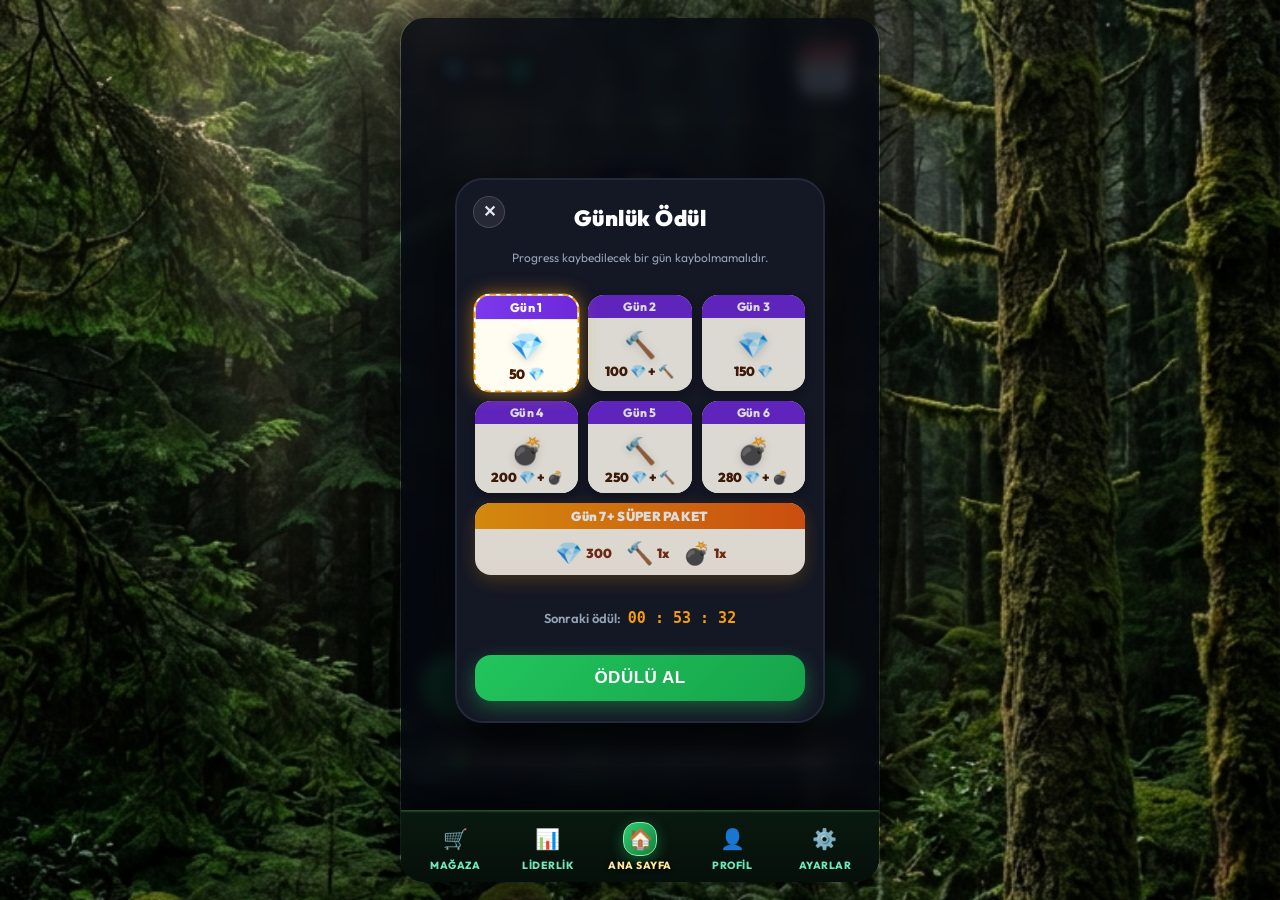
==== commit 6f526bd5: "feat(ios): integrate Apple StoreKit 2 IAP, update shop pricing, and add restore purchases button" ====
--- a/app/src/main/assets/www/index.html
+++ b/app/src/main/assets/www/index.html
@@ -821,7 +821,7 @@
                         </div>
 
                         <!-- ⚡ Starter Pack Banner -->
-                        <div class="shop-card starter-pack-card" id="btn-buy-starter-pack">
+                        <div class="shop-card starter-pack-card" id="btn-buy-starter-pack" data-product-id="com.mawelly.gridoria.starterpack" data-price="49.99">
                             <div class="starter-card-badge">%70 İNDİRİM</div>
                             <div class="starter-card-body">
                                 <span class="starter-icon">📦</span>
@@ -833,7 +833,7 @@
                                 </div>
                             </div>
                             <button class="shop-buy-btn special-price-btn" data-pack="starter">
-                                <span>₺19.99</span>
+                                <span>₺49.99</span>
                             </button>
                         </div>
                     </section>
@@ -846,7 +846,7 @@
                         <div class="shop-items-grid">
                             
                             <!-- Pack 1: 100 Gems (Avuç Dolusu Elmas) -->
-                            <div class="shop-card gem-card" data-gems="100" data-price="9.99">
+                            <div class="shop-card gem-card" data-gems="100" data-price="29.99" data-product-id="com.mawelly.gridoria.gems100">
                                 <div class="gem-img-wrapper">
                                     <img src="gem_pouch.jpg" alt="Avuç Dolusu Elmas" class="gem-pack-img">
                                 </div>
@@ -854,11 +854,11 @@
                                     <span class="gem-amount">100 💎</span>
                                 </div>
                                 <div class="gem-card-subtitle">Avuç Dolusu Elmas</div>
-                                <button class="shop-buy-btn gem-buy-btn">₺9.99</button>
+                                <button class="shop-buy-btn gem-buy-btn">₺29.99</button>
                             </div>
 
                             <!-- Pack 2: 500 Gems (Elmas Kesi) -->
-                            <div class="shop-card gem-card featured-card" data-gems="500" data-price="39.99">
+                            <div class="shop-card gem-card featured-card" data-gems="500" data-price="99.99" data-product-id="com.mawelly.gridoria.gems500">
                                 <div class="card-ribbon ribbon-popular">POPÜLER</div>
                                 <div class="gem-img-wrapper">
                                     <img src="gem_sack.jpg" alt="Elmas Kesi" class="gem-pack-img">
@@ -868,11 +868,11 @@
                                 </div>
                                 <div class="gem-bonus-tag">+%20 EKSTRA BONUS</div>
                                 <div class="gem-card-subtitle">Elmas Kesi</div>
-                                <button class="shop-buy-btn gem-buy-btn">₺39.99</button>
+                                <button class="shop-buy-btn gem-buy-btn">₺99.99</button>
                             </div>
 
                             <!-- Pack 3: 1,200 Gems (Elmas Sandığı) -->
-                            <div class="shop-card gem-card featured-card" data-gems="1200" data-price="79.99">
+                            <div class="shop-card gem-card featured-card" data-gems="1200" data-price="199.99" data-product-id="com.mawelly.gridoria.gems1200">
                                 <div class="card-ribbon ribbon-bestseller">EN ÇOK SATAN</div>
                                 <div class="gem-img-wrapper">
                                     <img src="gem_chest.jpg" alt="Elmas Sandığı" class="gem-pack-img">
@@ -882,11 +882,11 @@
                                 </div>
                                 <div class="gem-bonus-tag">+%50 EKSTRA BONUS</div>
                                 <div class="gem-card-subtitle">Elmas Sandığı</div>
-                                <button class="shop-buy-btn gem-buy-btn">₺79.99</button>
+                                <button class="shop-buy-btn gem-buy-btn">₺199.99</button>
                             </div>
 
                             <!-- Pack 4: 3,000 Gems (Elmas Hazinesi) -->
-                            <div class="shop-card gem-card featured-card" data-gems="3000" data-price="179.99">
+                            <div class="shop-card gem-card featured-card" data-gems="3000" data-price="399.99" data-product-id="com.mawelly.gridoria.gems3000">
                                 <div class="card-ribbon ribbon-bestvalue">EN İYİ DEĞER</div>
                                 <div class="gem-img-wrapper">
                                     <img src="gem_vault.jpg" alt="Elmas Hazinesi" class="gem-pack-img">
@@ -896,7 +896,7 @@
                                 </div>
                                 <div class="gem-bonus-tag">+%100 EKSTRA BONUS</div>
                                 <div class="gem-card-subtitle">Elmas Hazinesi</div>
-                                <button class="shop-buy-btn gem-buy-btn">₺179.99</button>
+                                <button class="shop-buy-btn gem-buy-btn">₺399.99</button>
                             </div>
 
                         </div>
@@ -971,7 +971,7 @@
 
                     <!-- SECTION 4: 👑 VIP & REKLAMSIZ MOD -->
                     <section class="shop-section">
-                        <div class="shop-card vip-card" id="btn-buy-vip">
+                        <div class="shop-card vip-card" id="btn-buy-vip" data-product-id="com.mawelly.gridoria.vip" data-price="299.99">
                             <div class="vip-glow"></div>
                             <div class="vip-header">
                                 <span class="vip-crown">👑</span>
@@ -987,8 +987,19 @@
                                 <li>🏆 Profilinizde Özel VIP Altın Rozeti</li>
                             </ul>
                             <button class="shop-buy-btn vip-buy-btn">
-                                <span>👑 VIP OL • ₺99.99</span>
+                                <span>👑 VIP OL • ₺299.99</span>
                             </button>
+                        </div>
+                    </section>
+
+                    <!-- SECTION 5: 🔄 RESTORE PURCHASES (Apple App Store Requirement) -->
+                    <section class="shop-section shop-restore-section">
+                        <div class="shop-restore-card">
+                            <button class="shop-restore-btn" id="btn-restore-purchases">
+                                <span class="restore-icon">🔄</span>
+                                <span>Satın Alımları Geri Yükle</span>
+                            </button>
+                            <p class="shop-restore-hint">Daha önce satın aldığınız VIP üyeliğinizi bu cihaza aktarmak için tıklayın.</p>
                         </div>
                     </section>
 
--- a/app/src/main/assets/www/style.css
+++ b/app/src/main/assets/www/style.css
@@ -433,12 +433,18 @@
     width: 100%;
     flex-grow: 1;
     min-height: 0;
+    touch-action: none !important;
+    user-select: none !important;
+    -webkit-user-select: none !important;
+    overscroll-behavior: none !important;
 }
 
 .grid-board-wrapper {
     width: 100% !important;
+    max-width: clamp(280px, 86vw, 335px) !important;
     height: auto !important;
     flex-grow: 0 !important;
+    flex-shrink: 0 !important;
     min-height: 0;
     background: rgba(16, 22, 37, 0.95);
     border: 2.5px solid #1c2840;
@@ -452,6 +458,10 @@
     box-shadow: inset 0 0 25px rgba(0, 0, 0, 0.6), 0 10px 28px rgba(0, 0, 0, 0.5);
     transition: border-color 0.3s ease, box-shadow 0.3s ease;
     overflow: hidden;
+    touch-action: none !important;
+    user-select: none !important;
+    -webkit-user-select: none !important;
+    overscroll-behavior: none !important;
 }
 
 /* ═══════════════════════════════════════════════════════════════════════
@@ -567,12 +577,15 @@
     grid-template-rows: repeat(6, 1fr) !important;
     gap: 4px !important;
     width: 100% !important;
+    aspect-ratio: 5 / 6 !important;
     height: auto !important;
     max-width: 100% !important;
-    margin: 0 auto;
-    overflow: hidden;
+    max-height: 46vh !important;
+    margin: 0 auto !important;
+    overflow: hidden !important;
     align-content: center !important;
     justify-content: center !important;
+    box-sizing: border-box !important;
 }
 
 .grid-cell {
@@ -584,9 +597,10 @@
     align-items: center;
     justify-content: center;
     width: 100% !important;
+    height: 100% !important;
     aspect-ratio: 1 / 1 !important;
-    height: auto !important;
     box-sizing: border-box !important;
+    overflow: hidden !important;
     transition: background-color 0.15s ease, border-color 0.15s ease, box-shadow 0.15s ease;
 }
 
@@ -1489,7 +1503,7 @@
     -webkit-backdrop-filter: none !important;
     border: none !important;
     border-radius: 0 !important;
-    padding: 2px 0 !important;
+    padding: 2px 0 max(var(--sab, 0px), 10px) 0 !important;
     margin-top: 2px !important;
     margin-bottom: 2px !important;
     box-shadow: none !important;
@@ -4249,21 +4263,27 @@
 html:has(body[data-theme="forest"]) {
     background: #08140c url('forest_theme_bg.png') center/cover no-repeat !important;
 }
-body[data-theme="forest"] {
+
 body[data-theme="forest"] #game-view,
 body[data-theme="forest"] .main-menu-container {
     background: transparent !important;
-    border: none !important; box-shadow: none !important;
-}
+    border: none !important;
+    box-shadow: none !important;
+}
+
 body[data-theme="forest"] .grid-board-wrapper {
-    background: rgba(10, 26, 16, 0.88) url('forest_theme_bg.png') center/cover no-repeat !important;
-    border: 3px solid #2ecc71 !important;
-    box-shadow: inset 0 0 35px rgba(0, 0, 0, 0.9), 0 12px 32px rgba(0, 0, 0, 0.7) !important;
-}
+    background: rgba(8, 22, 14, 0.72) !important;
+    backdrop-filter: blur(8px) !important;
+    -webkit-backdrop-filter: blur(8px) !important;
+    border: 2.5px solid #2ecc71 !important;
+    box-shadow: inset 0 0 25px rgba(0, 0, 0, 0.6), 0 0 16px rgba(46, 204, 113, 0.25), 0 12px 32px rgba(0, 0, 0, 0.7) !important;
+}
+
 body[data-theme="forest"] .grid-cell {
-    background: rgba(7, 20, 12, 0.88) !important;
+    background: rgba(7, 20, 12, 0.68) !important;
     border: 1.5px solid rgba(46, 204, 113, 0.45) !important;
 }
+
 body[data-theme="forest"] .pill-badge,
 body[data-theme="forest"] .powerup-btn,
 body[data-theme="forest"] .icon-btn,
@@ -5121,8 +5141,11 @@
 .demo-target-tile,
 .demo-launcher-tile,
 .demo-flying-tile {
-    width: 76px;
-    height: 76px;
+    width: 76px !important;
+    height: 76px !important;
+    max-width: 76px !important;
+    max-height: 76px !important;
+    aspect-ratio: 1 / 1 !important;
     border-radius: 20px;
     display: flex;
     align-items: center;
@@ -5143,6 +5166,9 @@
 body[data-color-palette] .demo-launcher-tile {
     width: 76px !important;
     height: 76px !important;
+    max-width: 76px !important;
+    max-height: 76px !important;
+    aspect-ratio: 1 / 1 !important;
     position: relative !important;
     top: auto !important;
     left: auto !important;
@@ -6810,8 +6836,8 @@
 
 .powerups-footer {
     gap: clamp(4px, 1.5vw, 6px);
-    padding: clamp(4px, 1vw, 6px);
-    margin-bottom: clamp(2px, 0.8vh, 6px);
+    padding: clamp(4px, 1vw, 6px) clamp(4px, 1vw, 6px) max(var(--sab, 0px), 24px) clamp(4px, 1vw, 6px) !important;
+    margin-bottom: clamp(6px, 1.2vh, 12px) !important;
 }
 
 .powerup-btn {
@@ -7427,5 +7453,54 @@
     box-shadow: none !important;
 }
 
-
-
+/* 🔄 RESTORE PURCHASES BUTTON (Apple App Store Requirement) */
+.shop-restore-section {
+    margin-top: 15px;
+    margin-bottom: 30px;
+    display: flex;
+    justify-content: center;
+}
+
+.shop-restore-card {
+    width: 100%;
+    display: flex;
+    flex-direction: column;
+    align-items: center;
+    gap: 8px;
+    padding: 14px 16px;
+    background: rgba(255, 255, 255, 0.05);
+    border: 1px dashed rgba(255, 255, 255, 0.2);
+    border-radius: 16px;
+    text-align: center;
+}
+
+.shop-restore-btn {
+    display: inline-flex;
+    align-items: center;
+    justify-content: center;
+    gap: 8px;
+    background: rgba(255, 255, 255, 0.1);
+    color: #e2e8f0;
+    border: 1px solid rgba(255, 255, 255, 0.25);
+    padding: 10px 20px;
+    border-radius: 20px;
+    font-size: 0.88rem;
+    font-weight: 700;
+    cursor: pointer;
+    transition: all 0.2s ease;
+}
+
+.shop-restore-btn:active {
+    transform: scale(0.96);
+    background: rgba(255, 255, 255, 0.2);
+}
+
+.shop-restore-hint {
+    font-size: 0.72rem;
+    color: #94a3b8;
+    line-height: 1.3;
+    max-width: 320px;
+}
+
+
+
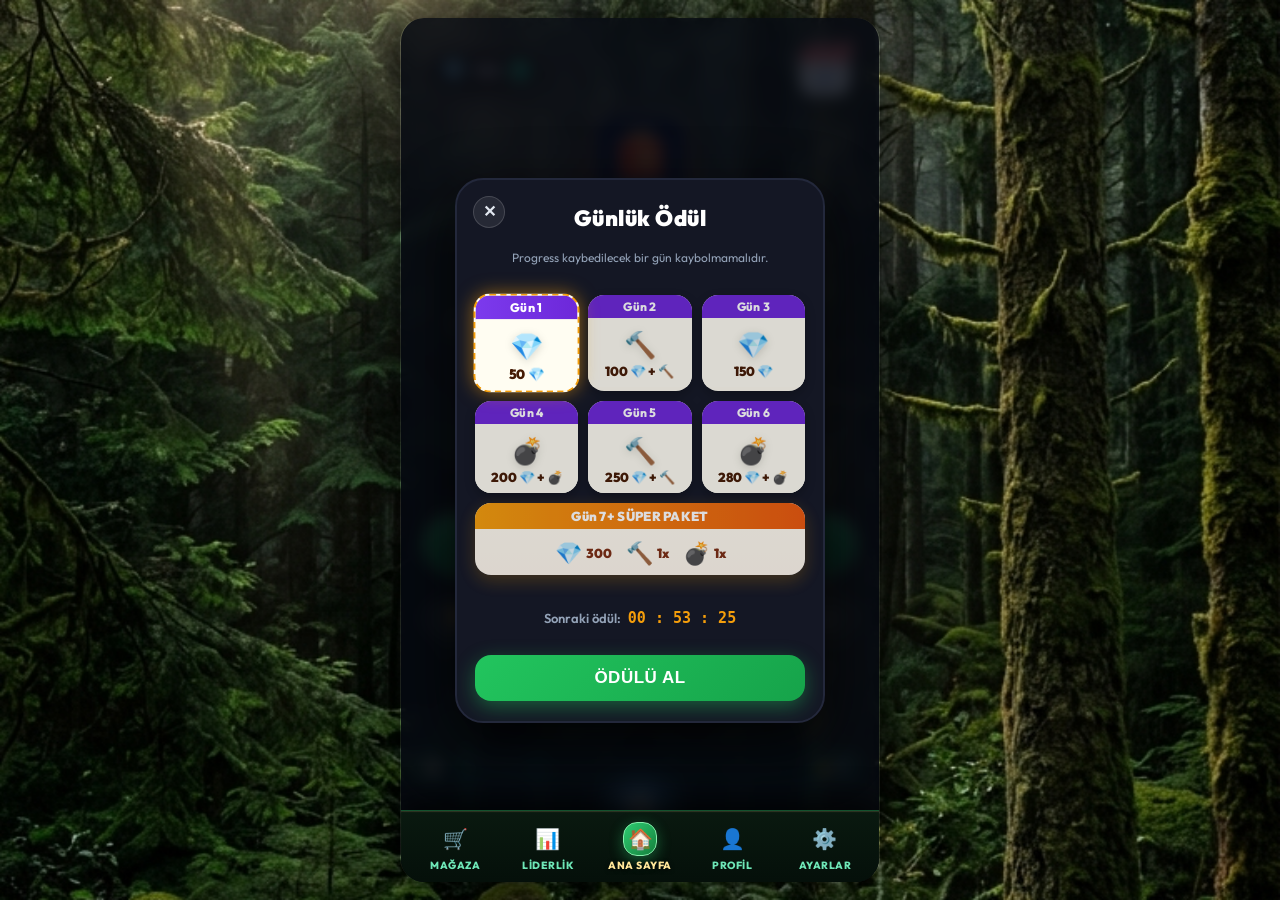
==== commit 533df0dc: "fix(ui): responsive gameplay layout, center shooter tile, and add frosted glass powerup dock" ====
--- a/app/src/main/assets/www/index.html
+++ b/app/src/main/assets/www/index.html
@@ -192,17 +192,20 @@
 
                 <!-- Shooter Controls Area (Bottom Launcher Dock) -->
                 <div class="shooter-area">
+                    <div class="shooter-spacer-left" aria-hidden="true"></div>
+
                     <div class="active-shooter-box">
                         <div class="shooter-tile val-2" id="shooter-current">
                             <span class="tile-number">2</span>
                         </div>
                     </div>
 
-                    <div class="shooter-arrow-indicator" title="Sıradaki Taş">←</div>
-
-                    <div class="shooter-next-box" id="shooter-next" title="Sonraki Taş">
-                        <div class="next-tile val-8" id="next-tile"><span class="tile-number" id="next-tile-val">8</span></div>
-                        <div class="next-badge-plus">+</div>
+                    <div class="shooter-next-container">
+                        <div class="shooter-arrow-indicator" title="Sıradaki Taş">←</div>
+                        <div class="shooter-next-box" id="shooter-next" title="Sonraki Taş">
+                            <div class="next-tile val-8" id="next-tile"><span class="tile-number" id="next-tile-val">8</span></div>
+                            <div class="next-badge-plus">+</div>
+                        </div>
                     </div>
                 </div>
             </main>
--- a/app/src/main/assets/www/style.css
+++ b/app/src/main/assets/www/style.css
@@ -423,16 +423,30 @@
     text-shadow: 0 0 8px rgba(255, 215, 0, 0.8);
 }
 
+/* Game Screen Responsive Framework */
+#game-view {
+    height: 100% !important;
+    max-height: 100% !important;
+    display: flex !important;
+    flex-direction: column !important;
+    justify-content: space-between !important;
+    align-items: center !important;
+    padding: max(calc(var(--sat, 0px) + 6px), 10px) clamp(8px, 2.5vw, 16px) 0 clamp(8px, 2.5vw, 16px) !important;
+    box-sizing: border-box !important;
+    overflow: hidden !important;
+}
+
 /* Game Body & Grid Board */
 .game-body {
     display: flex;
     flex-direction: column;
     align-items: center;
     justify-content: center;
-    gap: 6px;
+    gap: clamp(6px, 1.4vh, 14px);
     width: 100%;
-    flex-grow: 1;
+    flex: 1 1 auto;
     min-height: 0;
+    margin: auto 0;
     touch-action: none !important;
     user-select: none !important;
     -webkit-user-select: none !important;
@@ -441,7 +455,7 @@
 
 .grid-board-wrapper {
     width: 100% !important;
-    max-width: clamp(280px, 86vw, 335px) !important;
+    max-width: min(348px, 88vw) !important;
     height: auto !important;
     flex-grow: 0 !important;
     flex-shrink: 0 !important;
@@ -449,7 +463,7 @@
     background: rgba(16, 22, 37, 0.95);
     border: 2.5px solid #1c2840;
     border-radius: 20px;
-    padding: 5px;
+    padding: clamp(4px, 1.2vw, 8px) !important;
     position: relative;
     display: flex;
     flex-direction: column;
@@ -1093,35 +1107,44 @@
         inset 0 -4px 5px rgba(0, 0, 0, 0.3);
 }
 
-/* Bottom Shooter Section (Launcher Dock) */
+/* Bottom Shooter Section (Launcher Dock - Mathematically Centered 3-Column Grid) */
 .shooter-area {
-    display: flex;
-    align-items: center;
-    justify-content: center;
-    gap: 14px;
-    width: 100%;
-    margin-top: 4px;
-    margin-bottom: 4px;
-    transform: translateX(5%);
+    display: grid !important;
+    grid-template-columns: 1fr auto 1fr !important;
+    align-items: center !important;
+    justify-items: center !important;
+    width: 100% !important;
+    max-width: min(348px, 88vw) !important;
+    margin: clamp(4px, 1.2vh, 12px) auto 0 auto !important;
+    transform: none !important;
+    box-sizing: border-box !important;
+}
+
+.shooter-spacer-left {
+    width: 100% !important;
+    height: 1px !important;
+    visibility: hidden !important;
+    pointer-events: none !important;
 }
 
 .active-shooter-box {
-    width: 65px;
-    height: 65px;
-    border-radius: 19px;
-    position: relative;
-    display: flex;
-    justify-content: center;
-    align-items: center;
-    box-shadow: inset 0 0 10px rgba(0, 0, 0, 0.5), 0 0 0 2.5px rgba(255, 255, 255, 0.7);
-    background: rgba(255, 255, 255, 0.05);
+    width: clamp(52px, 13vw, 64px) !important;
+    height: clamp(52px, 13vw, 64px) !important;
+    border-radius: 18px !important;
+    position: relative !important;
+    display: flex !important;
+    justify-content: center !important;
+    align-items: center !important;
+    box-shadow: inset 0 0 10px rgba(0, 0, 0, 0.5), 0 0 0 2.5px rgba(255, 255, 255, 0.7) !important;
+    background: rgba(255, 255, 255, 0.05) !important;
+    margin: 0 auto !important;
 }
 
 .shooter-tile {
-    width: 61px;
-    height: 61px;
-    border-radius: 17px;
-    font-size: 26px;
+    width: clamp(48px, 12vw, 60px) !important;
+    height: clamp(48px, 12vw, 60px) !important;
+    border-radius: 16px !important;
+    font-size: clamp(20px, 5vw, 26px) !important;
     box-shadow: 0 10px 24px rgba(0, 119, 246, 0.55), inset 0 4px 3px rgba(255, 255, 255, 0.65), inset 0 -4px 5px rgba(0, 0, 0, 0.3);
     cursor: pointer;
     transition: transform 0.15s ease;
@@ -1129,6 +1152,16 @@
 
 .shooter-tile:active {
     transform: scale(0.94);
+}
+
+.shooter-next-container {
+    width: 100% !important;
+    display: flex !important;
+    align-items: center !important;
+    justify-content: flex-start !important;
+    gap: clamp(4px, 1.2vw, 8px) !important;
+    padding-left: clamp(6px, 1.6vw, 12px) !important;
+    box-sizing: border-box !important;
 }
 
 .shooter-arrow-indicator {
@@ -1491,24 +1524,24 @@
     box-shadow: 0 0 6px rgba(0, 210, 180, 0.6);
 }
 
-/* Power-ups Footer (TileSpark Boosters Bar - Compact Frameless Dock) */
+/* Power-ups Footer (Gridoria Floating Frosted Glass Capsule Dock) */
 .powerups-footer {
-    display: flex;
-    align-items: center;
-    justify-content: space-around;
-    gap: 4px;
-    width: 100%;
-    background: transparent !important;
-    backdrop-filter: none !important;
-    -webkit-backdrop-filter: none !important;
-    border: none !important;
-    border-radius: 0 !important;
-    padding: 2px 0 max(var(--sab, 0px), 10px) 0 !important;
-    margin-top: 2px !important;
-    margin-bottom: 2px !important;
-    box-shadow: none !important;
-    box-sizing: border-box;
-    flex-shrink: 0;
+    display: flex !important;
+    align-items: center !important;
+    justify-content: space-around !important;
+    gap: clamp(4px, 1.5vw, 8px) !important;
+    width: 100% !important;
+    max-width: min(356px, 92vw) !important;
+    margin: clamp(4px, 1vh, 10px) auto max(calc(var(--sab, 0px) + 8px), 10px) auto !important;
+    padding: clamp(6px, 1vh, 10px) clamp(8px, 2vw, 14px) clamp(5px, 0.8vh, 8px) clamp(8px, 2vw, 14px) !important;
+    background: linear-gradient(135deg, rgba(255, 255, 255, 0.12) 0%, rgba(255, 255, 255, 0.05) 100%) !important;
+    border: 1px solid rgba(255, 255, 255, 0.22) !important;
+    backdrop-filter: blur(14px) !important;
+    -webkit-backdrop-filter: blur(14px) !important;
+    border-radius: 24px !important;
+    box-shadow: 0 8px 25px rgba(0, 0, 0, 0.45), inset 0 1px 1px rgba(255, 255, 255, 0.2) !important;
+    box-sizing: border-box !important;
+    flex-shrink: 0 !important;
 }
 
 /* 📢 Native AdMob Banner handles ads at the bottom layout */
@@ -1579,8 +1612,8 @@
 }
 
 .booster-icon-box {
-    width: clamp(50px, 12.5vw, 64px);
-    height: clamp(50px, 12.5vw, 64px);
+    width: clamp(46px, 11.5vw, 56px);
+    height: clamp(46px, 11.5vw, 56px);
     border-radius: 14px;
     display: flex;
     justify-content: center;
@@ -1609,7 +1642,7 @@
 }
 
 .powerup-icon {
-    font-size: clamp(26px, 6.8vw, 35px);
+    font-size: clamp(24px, 6.2vw, 32px);
     line-height: 1;
     filter: drop-shadow(0 3px 6px rgba(0, 0, 0, 0.85));
     z-index: 2;
@@ -1621,13 +1654,14 @@
     justify-content: center;
     gap: 2px;
     background: rgba(0, 0, 0, 0.65);
+    border: 1px solid rgba(255, 255, 255, 0.12);
     border-radius: 10px;
-    padding: 3px 6px;
-    font-size: clamp(0.66rem, 2.4vw, 0.76rem);
+    padding: 2px 5px;
+    font-size: clamp(0.66rem, 2.2vw, 0.76rem);
     font-weight: 900;
     color: #ffffff;
-    width: 100%;
-    max-width: 95%;
+    width: auto;
+    min-width: 44px;
     box-sizing: border-box;
 }
 
@@ -4745,12 +4779,14 @@
     box-shadow: 0 10px 24px rgba(168, 85, 247, 0.4), inset 0 2px 3px rgba(255, 255, 255, 0.5) !important;
 }
 
-/* 🎨 Theme Overrides for Frameless Powerups Footer */
+/* 🎨 Frosted Glass Powerups Footer Dock across all themes */
 body[data-theme] .powerups-footer {
-    background: transparent !important;
-    border: none !important;
-    box-shadow: none !important;
-    backdrop-filter: none !important;
+    background: linear-gradient(135deg, rgba(255, 255, 255, 0.12) 0%, rgba(255, 255, 255, 0.05) 100%) !important;
+    border: 1px solid rgba(255, 255, 255, 0.22) !important;
+    backdrop-filter: blur(14px) !important;
+    -webkit-backdrop-filter: blur(14px) !important;
+    border-radius: 24px !important;
+    box-shadow: 0 8px 25px rgba(0, 0, 0, 0.45), inset 0 1px 1px rgba(255, 255, 255, 0.2) !important;
 }
 
 /* 🪵 Real Wood Main Menu Overlay Modal Styling */
@@ -6813,19 +6849,18 @@
 }
 
 .shooter-area {
-    gap: clamp(8px, 2.5vw, 14px);
     margin-top: clamp(4px, 1vh, 10px);
-    margin-bottom: clamp(6px, 1.2vh, 12px);
+    margin-bottom: 0;
 }
 
 .active-shooter-box {
-    width: clamp(50px, 14vw, 62px);
-    height: clamp(50px, 14vw, 62px);
+    width: clamp(50px, 13vw, 62px);
+    height: clamp(50px, 13vw, 62px);
 }
 
 .shooter-tile {
-    width: clamp(46px, 13vw, 58px);
-    height: clamp(46px, 13vw, 58px);
+    width: clamp(46px, 12vw, 58px);
+    height: clamp(46px, 12vw, 58px);
     font-size: clamp(18px, 4.8vw, 25px);
 }
 
@@ -6836,8 +6871,8 @@
 
 .powerups-footer {
     gap: clamp(4px, 1.5vw, 6px);
-    padding: clamp(4px, 1vw, 6px) clamp(4px, 1vw, 6px) max(var(--sab, 0px), 24px) clamp(4px, 1vw, 6px) !important;
-    margin-bottom: clamp(6px, 1.2vh, 12px) !important;
+    padding: clamp(6px, 1vh, 10px) clamp(6px, 1.8vw, 12px) clamp(5px, 0.8vh, 8px) clamp(6px, 1.8vw, 12px) !important;
+    margin-bottom: max(calc(var(--sab, 0px) + 8px), 10px) !important;
 }
 
 .powerup-btn {
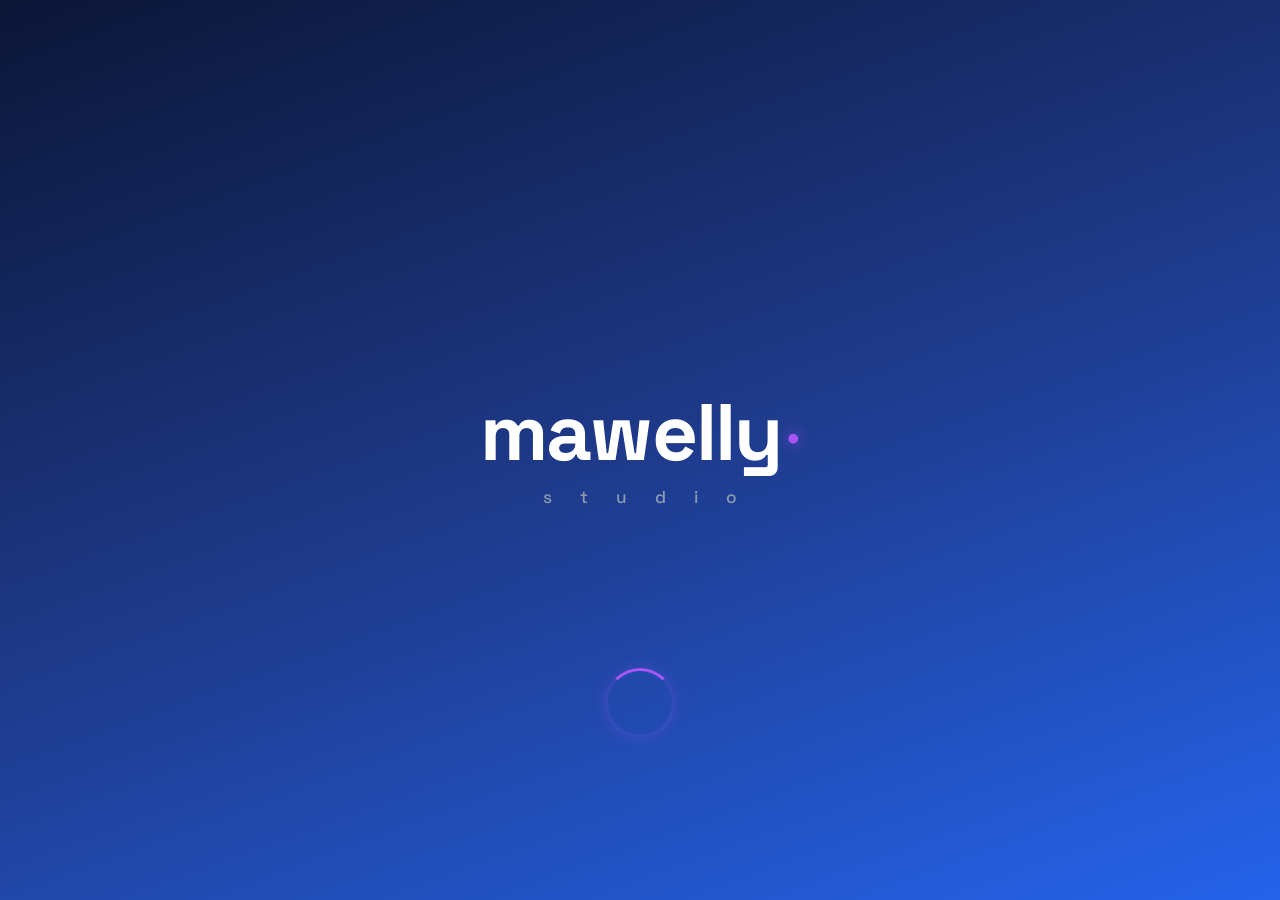
==== commit f2a770b6: "feat: updated translucent green grid board styling, 15% enlarged shooter tile, daily local notificat" ====
--- a/app/src/main/assets/www/index.html
+++ b/app/src/main/assets/www/index.html
@@ -80,7 +80,7 @@
 
                 <!-- 👑 GRIDORIA OFFICIAL 3D LOGO BADGE -->
                 <div class="menu-brand-header">
-                    <img src="gridoria_logo.jpg" alt="Gridoria Logo" class="main-game-logo-img">
+                    <img src="gridoria_app_logo.png" alt="Gridoria Logo" class="main-game-logo-img">
                 </div>
 
                 <!-- 🎮 Oyna & Birleştir Canlı Demo Widget (Auto-Playing Interactive Menu Preview) -->
--- a/app/src/main/assets/www/style.css
+++ b/app/src/main/assets/www/style.css
@@ -106,10 +106,11 @@
     height: 95px;
     border-radius: 24px;
     box-shadow: 
-        0 10px 25px rgba(255, 69, 0, 0.45),
+        0 10px 25px rgba(0, 229, 255, 0.4),
+        0 0 25px rgba(168, 85, 247, 0.35),
         0 0 20px rgba(0, 0, 0, 0.6),
-        inset 0 2px 4px rgba(255, 255, 255, 0.6);
-    border: 2.5px solid rgba(255, 255, 255, 0.4);
+        inset 0 2px 4px rgba(255, 255, 255, 0.5);
+    border: 2.5px solid rgba(0, 229, 255, 0.35);
     object-fit: cover;
     animation: logoFloat 3s infinite ease-in-out alternate;
 }
@@ -134,6 +135,7 @@
     justify-content: space-between;
     align-items: center;
     width: 100%;
+    padding: 0 2px;
 }
 
 .header-left-group {
@@ -204,7 +206,7 @@
     display: flex;
     align-items: center;
     justify-content: center;
-    margin: 2px auto;
+    margin: -6px auto 0 auto !important;
     padding: 2px 14px;
     align-self: center;
     z-index: 10;
@@ -318,20 +320,33 @@
 
 /* Play Status Pill - Fixed Height Zero Layout Shift */
 .play-status {
-    height: 18px;
-    max-height: 18px;
-    display: flex;
-    align-items: center;
-    justify-content: center;
-    gap: 6px;
-    overflow: hidden;
-    white-space: nowrap;
-    text-overflow: ellipsis;
-    font-size: 12px;
-    font-weight: 700;
-    color: #94a3b8;
-    flex-shrink: 0;
-    margin: 1px 0;
+    height: 18px !important;
+    min-height: 18px !important;
+    max-height: 18px !important;
+    display: flex !important;
+    align-items: center !important;
+    justify-content: center !important;
+    gap: 6px !important;
+    overflow: hidden !important;
+    white-space: nowrap !important;
+    text-overflow: ellipsis !important;
+    font-size: clamp(11.5px, 3vw, 13px) !important;
+    font-weight: 800 !important;
+    color: #ffffff !important;
+    text-shadow: 0 1px 4px rgba(0, 0, 0, 0.9), 0 0 8px rgba(0, 242, 254, 0.5) !important;
+    flex-shrink: 0 !important;
+    margin: 2px 0 2px 0 !important;
+    z-index: 20 !important;
+    position: relative !important;
+}
+
+.status-dot {
+    width: 6px !important;
+    height: 6px !important;
+    border-radius: 50% !important;
+    background: #00f2fe !important;
+    box-shadow: 0 0 6px #00f2fe !important;
+    flex-shrink: 0 !important;
 }
 
 .play-status span#play-status-text {
@@ -425,28 +440,31 @@
 
 /* Game Screen Responsive Framework */
 #game-view {
-    height: 100% !important;
-    max-height: 100% !important;
+    height: 100%;
+    max-height: 100%;
+    display: flex;
+    flex-direction: column;
+    justify-content: space-between;
+    align-items: center;
+    padding: 0 clamp(6px, 2vw, 12px) 2px clamp(6px, 2vw, 12px);
+    box-sizing: border-box;
+    overflow: hidden;
+}
+
+#game-view.hidden {
+    display: none !important;
+}
+
+/* Game Body & Grid Board */
+.game-body {
     display: flex !important;
     flex-direction: column !important;
+    align-items: center !important;
     justify-content: space-between !important;
-    align-items: center !important;
-    padding: max(calc(var(--sat, 0px) + 6px), 10px) clamp(8px, 2.5vw, 16px) 0 clamp(8px, 2.5vw, 16px) !important;
-    box-sizing: border-box !important;
-    overflow: hidden !important;
-}
-
-/* Game Body & Grid Board */
-.game-body {
-    display: flex;
-    flex-direction: column;
-    align-items: center;
-    justify-content: center;
-    gap: clamp(6px, 1.4vh, 14px);
-    width: 100%;
-    flex: 1 1 auto;
-    min-height: 0;
-    margin: auto 0;
+    width: 100% !important;
+    flex: 1 1 auto !important;
+    min-height: 0 !important;
+    margin: 0 auto !important;
     touch-action: none !important;
     user-select: none !important;
     -webkit-user-select: none !important;
@@ -454,22 +472,26 @@
 }
 
 .grid-board-wrapper {
-    width: 100% !important;
-    max-width: min(348px, 88vw) !important;
+    width: min(390px, 94vw, calc((54vh) * 5 / 6)) !important;
+    max-width: min(390px, 94vw) !important;
     height: auto !important;
     flex-grow: 0 !important;
     flex-shrink: 0 !important;
-    min-height: 0;
-    background: rgba(16, 22, 37, 0.95);
-    border: 2.5px solid #1c2840;
-    border-radius: 20px;
+    min-height: 0 !important;
+    margin-top: clamp(2px, 0.6vh, 8px) !important;
+    margin-bottom: clamp(4px, 0.8vh, 8px) !important;
+    background: rgba(0, 10, 5, 0.2);
+    backdrop-filter: blur(2px);
+    -webkit-backdrop-filter: blur(2px);
+    border: 3px solid #2ecc71;
+    border-radius: 22px;
     padding: clamp(4px, 1.2vw, 8px) !important;
     position: relative;
     display: flex;
     flex-direction: column;
     align-items: center;
     justify-content: center;
-    box-shadow: inset 0 0 25px rgba(0, 0, 0, 0.6), 0 10px 28px rgba(0, 0, 0, 0.5);
+    box-shadow: inset 0 0 20px rgba(0, 0, 0, 0.4), 0 0 16px rgba(46, 204, 113, 0.35), 0 10px 28px rgba(0, 0, 0, 0.5);
     transition: border-color 0.3s ease, box-shadow 0.3s ease;
     overflow: hidden;
     touch-action: none !important;
@@ -589,12 +611,12 @@
     display: grid !important;
     grid-template-columns: repeat(5, 1fr) !important;
     grid-template-rows: repeat(6, 1fr) !important;
-    gap: 4px !important;
+    gap: clamp(3px, 1vw, 5px) !important;
     width: 100% !important;
     aspect-ratio: 5 / 6 !important;
     height: auto !important;
     max-width: 100% !important;
-    max-height: 46vh !important;
+    max-height: 54vh !important;
     margin: 0 auto !important;
     overflow: hidden !important;
     align-content: center !important;
@@ -603,9 +625,10 @@
 }
 
 .grid-cell {
-    background: #131a2a;
+    background: rgba(0, 0, 0, 0.3);
     border-radius: 12px;
-    border: 1px solid #1b253c;
+    border: 1.5px solid rgba(46, 204, 113, 0.65);
+    box-shadow: inset 0 0 6px rgba(0, 0, 0, 0.4);
     position: relative;
     display: flex;
     align-items: center;
@@ -1114,10 +1137,14 @@
     align-items: center !important;
     justify-items: center !important;
     width: 100% !important;
-    max-width: min(348px, 88vw) !important;
-    margin: clamp(4px, 1.2vh, 12px) auto 0 auto !important;
+    max-width: min(390px, 94vw) !important;
+    margin-top: auto !important;
+    margin-bottom: auto !important;
+    margin-left: auto !important;
+    margin-right: auto !important;
     transform: none !important;
     box-sizing: border-box !important;
+    flex-shrink: 0 !important;
 }
 
 .shooter-spacer-left {
@@ -1128,24 +1155,24 @@
 }
 
 .active-shooter-box {
-    width: clamp(52px, 13vw, 64px) !important;
-    height: clamp(52px, 13vw, 64px) !important;
-    border-radius: 18px !important;
+    width: clamp(67px, 16.7vw, 78px) !important;
+    height: clamp(67px, 16.7vw, 78px) !important;
+    border-radius: 22px !important;
     position: relative !important;
     display: flex !important;
     justify-content: center !important;
     align-items: center !important;
-    box-shadow: inset 0 0 10px rgba(0, 0, 0, 0.5), 0 0 0 2.5px rgba(255, 255, 255, 0.7) !important;
+    box-shadow: inset 0 0 10px rgba(0, 0, 0, 0.5), 0 0 0 2.5px rgba(255, 255, 255, 0.75) !important;
     background: rgba(255, 255, 255, 0.05) !important;
     margin: 0 auto !important;
 }
 
 .shooter-tile {
-    width: clamp(48px, 12vw, 60px) !important;
-    height: clamp(48px, 12vw, 60px) !important;
-    border-radius: 16px !important;
-    font-size: clamp(20px, 5vw, 26px) !important;
-    box-shadow: 0 10px 24px rgba(0, 119, 246, 0.55), inset 0 4px 3px rgba(255, 255, 255, 0.65), inset 0 -4px 5px rgba(0, 0, 0, 0.3);
+    width: clamp(62px, 15.5vw, 74px) !important;
+    height: clamp(62px, 15.5vw, 74px) !important;
+    border-radius: 20px !important;
+    font-size: clamp(28px, 7vw, 35px) !important;
+    box-shadow: 0 10px 24px rgba(0, 119, 246, 0.55), inset 0 4px 3px rgba(255, 255, 255, 0.65), inset 0 -4px 5px rgba(0, 0, 0, 0.3) !important;
     cursor: pointer;
     transition: transform 0.15s ease;
 }
@@ -1181,10 +1208,10 @@
 }
 
 .shooter-next-box {
-    width: 47px;
-    height: 47px;
+    width: clamp(46px, 11.5vw, 55px) !important;
+    height: clamp(46px, 11.5vw, 55px) !important;
     background: transparent;
-    border-radius: 15px;
+    border-radius: 16px !important;
     display: flex;
     justify-content: center;
     align-items: center;
@@ -1529,16 +1556,16 @@
     display: flex !important;
     align-items: center !important;
     justify-content: space-around !important;
-    gap: clamp(4px, 1.5vw, 8px) !important;
+    gap: clamp(4px, 1.2vw, 7px) !important;
     width: 100% !important;
-    max-width: min(356px, 92vw) !important;
-    margin: clamp(4px, 1vh, 10px) auto max(calc(var(--sab, 0px) + 8px), 10px) auto !important;
-    padding: clamp(6px, 1vh, 10px) clamp(8px, 2vw, 14px) clamp(5px, 0.8vh, 8px) clamp(8px, 2vw, 14px) !important;
+    max-width: min(356px, 93vw) !important;
+    margin: 0 auto clamp(2px, 0.6vh, 6px) auto !important;
+    padding: clamp(5px, 0.8vh, 7px) clamp(8px, 2vw, 12px) clamp(4px, 0.6vh, 6px) clamp(8px, 2vw, 12px) !important;
     background: linear-gradient(135deg, rgba(255, 255, 255, 0.12) 0%, rgba(255, 255, 255, 0.05) 100%) !important;
     border: 1px solid rgba(255, 255, 255, 0.22) !important;
     backdrop-filter: blur(14px) !important;
     -webkit-backdrop-filter: blur(14px) !important;
-    border-radius: 24px !important;
+    border-radius: 22px !important;
     box-shadow: 0 8px 25px rgba(0, 0, 0, 0.45), inset 0 1px 1px rgba(255, 255, 255, 0.2) !important;
     box-sizing: border-box !important;
     flex-shrink: 0 !important;
@@ -1612,17 +1639,17 @@
 }
 
 .booster-icon-box {
-    width: clamp(46px, 11.5vw, 56px);
-    height: clamp(46px, 11.5vw, 56px);
-    border-radius: 14px;
-    display: flex;
-    justify-content: center;
-    align-items: center;
+    width: clamp(44px, 11vw, 50px) !important;
+    height: clamp(44px, 11vw, 50px) !important;
+    border-radius: 13px !important;
+    display: flex !important;
+    justify-content: center !important;
+    align-items: center !important;
     border: none !important;
-    box-shadow: 0 6px 16px rgba(0, 0, 0, 0.45);
-    flex-shrink: 0;
-    position: relative;
-    box-sizing: border-box;
+    box-shadow: 0 5px 14px rgba(0, 0, 0, 0.45) !important;
+    flex-shrink: 0 !important;
+    position: relative !important;
+    box-sizing: border-box !important;
 }
 
 .bomb-bg {
@@ -1642,27 +1669,27 @@
 }
 
 .powerup-icon {
-    font-size: clamp(24px, 6.2vw, 32px);
-    line-height: 1;
-    filter: drop-shadow(0 3px 6px rgba(0, 0, 0, 0.85));
-    z-index: 2;
+    font-size: clamp(23px, 5.8vw, 29px) !important;
+    line-height: 1 !important;
+    filter: drop-shadow(0 2px 5px rgba(0, 0, 0, 0.85)) !important;
+    z-index: 2 !important;
 }
 
 .powerup-cost {
-    display: flex;
-    align-items: center;
-    justify-content: center;
-    gap: 2px;
-    background: rgba(0, 0, 0, 0.65);
-    border: 1px solid rgba(255, 255, 255, 0.12);
-    border-radius: 10px;
-    padding: 2px 5px;
-    font-size: clamp(0.66rem, 2.2vw, 0.76rem);
-    font-weight: 900;
-    color: #ffffff;
-    width: auto;
-    min-width: 44px;
-    box-sizing: border-box;
+    display: flex !important;
+    align-items: center !important;
+    justify-content: center !important;
+    gap: 2px !important;
+    background: rgba(0, 0, 0, 0.65) !important;
+    border: 1px solid rgba(255, 255, 255, 0.12) !important;
+    border-radius: 8px !important;
+    padding: 1px 4px !important;
+    font-size: clamp(0.62rem, 1.9vw, 0.72rem) !important;
+    font-weight: 900 !important;
+    color: #ffffff !important;
+    width: auto !important;
+    min-width: 36px !important;
+    box-sizing: border-box !important;
 }
 
 .cost-diamond {
@@ -4133,12 +4160,16 @@
     border: none !important; box-shadow: none !important;
 }
 body[data-theme="walnut"] .grid-board-wrapper {
-    background: #120b05 url('wooden_board_bg.png') center/cover no-repeat !important;
+    background: rgba(18, 11, 5, 0.5) url('wooden_board_bg.png') center/cover no-repeat !important;
+    backdrop-filter: blur(6px) !important;
+    -webkit-backdrop-filter: blur(6px) !important;
     border: 3.5px solid #8b5a2b !important;
+    box-shadow: inset 0 0 25px rgba(0, 0, 0, 0.7), 0 0 16px rgba(139, 90, 43, 0.35) !important;
 }
 body[data-theme="walnut"] .grid-cell {
-    background: rgba(12, 7, 4, 0.9) !important;
-    border: 1.5px solid rgba(139, 90, 43, 0.5) !important;
+    background: rgba(0, 0, 0, 0.42) !important;
+    border: 1.5px solid rgba(139, 90, 43, 0.65) !important;
+    box-shadow: inset 0 0 8px rgba(0, 0, 0, 0.6) !important;
 }
 body[data-theme="walnut"] .pill-badge,
 body[data-theme="walnut"] .powerup-btn,
@@ -4175,12 +4206,16 @@
     border: none !important; box-shadow: none !important;
 }
 body[data-theme="oak"] .grid-board-wrapper {
-    background: #1c1409 url('wooden_board_bg.png') center/cover no-repeat !important;
+    background: rgba(28, 20, 10, 0.5) url('wooden_board_bg.png') center/cover no-repeat !important;
+    backdrop-filter: blur(6px) !important;
+    -webkit-backdrop-filter: blur(6px) !important;
     border: 3.5px solid #c8963e !important;
+    box-shadow: inset 0 0 25px rgba(0, 0, 0, 0.7), 0 0 16px rgba(200, 150, 62, 0.35) !important;
 }
 body[data-theme="oak"] .grid-cell {
-    background: rgba(28, 20, 10, 0.9) !important;
-    border: 1.5px solid rgba(200, 150, 62, 0.5) !important;
+    background: rgba(0, 0, 0, 0.42) !important;
+    border: 1.5px solid rgba(200, 150, 62, 0.65) !important;
+    box-shadow: inset 0 0 8px rgba(0, 0, 0, 0.6) !important;
 }
 body[data-theme="oak"] .pill-badge,
 body[data-theme="oak"] .powerup-btn,
@@ -4217,12 +4252,16 @@
     border: none !important; box-shadow: none !important;
 }
 body[data-theme="cherry"] .grid-board-wrapper {
-    background: #1a0807 url('wooden_board_bg.png') center/cover no-repeat !important;
+    background: rgba(26, 8, 7, 0.5) url('wooden_board_bg.png') center/cover no-repeat !important;
+    backdrop-filter: blur(6px) !important;
+    -webkit-backdrop-filter: blur(6px) !important;
     border: 3.5px solid #b84030 !important;
+    box-shadow: inset 0 0 25px rgba(0, 0, 0, 0.7), 0 0 16px rgba(184, 64, 48, 0.35) !important;
 }
 body[data-theme="cherry"] .grid-cell {
-    background: rgba(26, 8, 7, 0.9) !important;
-    border: 1.5px solid rgba(224, 122, 95, 0.5) !important;
+    background: rgba(0, 0, 0, 0.42) !important;
+    border: 1.5px solid rgba(224, 122, 95, 0.65) !important;
+    box-shadow: inset 0 0 8px rgba(0, 0, 0, 0.6) !important;
 }
 body[data-theme="cherry"] .pill-badge,
 body[data-theme="cherry"] .powerup-btn,
@@ -4259,12 +4298,16 @@
     border: none !important; box-shadow: none !important;
 }
 body[data-theme="ebony"] .grid-board-wrapper {
-    background: #0a0806 url('wooden_board_bg.png') center/cover no-repeat !important;
+    background: rgba(10, 8, 8, 0.5) url('wooden_board_bg.png') center/cover no-repeat !important;
+    backdrop-filter: blur(6px) !important;
+    -webkit-backdrop-filter: blur(6px) !important;
     border: 3.5px solid #6b6357 !important;
+    box-shadow: inset 0 0 25px rgba(0, 0, 0, 0.7), 0 0 16px rgba(107, 99, 87, 0.35) !important;
 }
 body[data-theme="ebony"] .grid-cell {
-    background: rgba(10, 8, 8, 0.92) !important;
-    border: 1.5px solid rgba(163, 155, 139, 0.4) !important;
+    background: rgba(0, 0, 0, 0.42) !important;
+    border: 1.5px solid rgba(163, 155, 139, 0.6) !important;
+    box-shadow: inset 0 0 8px rgba(0, 0, 0, 0.6) !important;
 }
 body[data-theme="ebony"] .pill-badge,
 body[data-theme="ebony"] .powerup-btn,
@@ -4306,16 +4349,17 @@
 }
 
 body[data-theme="forest"] .grid-board-wrapper {
-    background: rgba(8, 22, 14, 0.72) !important;
-    backdrop-filter: blur(8px) !important;
-    -webkit-backdrop-filter: blur(8px) !important;
-    border: 2.5px solid #2ecc71 !important;
-    box-shadow: inset 0 0 25px rgba(0, 0, 0, 0.6), 0 0 16px rgba(46, 204, 113, 0.25), 0 12px 32px rgba(0, 0, 0, 0.7) !important;
+    background: rgba(0, 10, 5, 0.2) !important;
+    backdrop-filter: blur(2px) !important;
+    -webkit-backdrop-filter: blur(2px) !important;
+    border: 3px solid #2ecc71 !important;
+    box-shadow: inset 0 0 20px rgba(0, 0, 0, 0.4), 0 0 16px rgba(46, 204, 113, 0.4), 0 12px 32px rgba(0, 0, 0, 0.6) !important;
 }
 
 body[data-theme="forest"] .grid-cell {
-    background: rgba(7, 20, 12, 0.68) !important;
-    border: 1.5px solid rgba(46, 204, 113, 0.45) !important;
+    background: rgba(0, 0, 0, 0.3) !important;
+    border: 1.5px solid rgba(46, 204, 113, 0.65) !important;
+    box-shadow: inset 0 0 6px rgba(0, 0, 0, 0.4) !important;
 }
 
 body[data-theme="forest"] .pill-badge,
@@ -4354,13 +4398,16 @@
     border: none !important; box-shadow: none !important;
 }
 body[data-theme="earth"] .grid-board-wrapper {
-    background: rgba(6, 14, 28, 0.88) url('theme_earth.png') center/cover no-repeat !important;
+    background: rgba(6, 14, 28, 0.5) !important;
+    backdrop-filter: blur(6px) !important;
+    -webkit-backdrop-filter: blur(6px) !important;
     border: 3px solid #00c6ff !important;
-    box-shadow: inset 0 0 35px rgba(0, 0, 0, 0.9), 0 12px 35px rgba(0, 198, 255, 0.35) !important;
+    box-shadow: inset 0 0 35px rgba(0, 0, 0, 0.8), 0 0 18px rgba(0, 198, 255, 0.4) !important;
 }
 body[data-theme="earth"] .grid-cell {
-    background: rgba(5, 12, 24, 0.9) !important;
-    border: 1.5px solid rgba(0, 198, 255, 0.45) !important;
+    background: rgba(0, 0, 0, 0.42) !important;
+    border: 1.5px solid rgba(0, 198, 255, 0.65) !important;
+    box-shadow: inset 0 0 8px rgba(0, 0, 0, 0.6) !important;
 }
 body[data-theme="earth"] .pill-badge,
 body[data-theme="earth"] .powerup-btn,
@@ -4398,13 +4445,16 @@
     border: none !important; box-shadow: none !important;
 }
 body[data-theme="clouds"] .grid-board-wrapper {
-    background: rgba(20, 15, 10, 0.88) url('theme_clouds.png') center/cover no-repeat !important;
+    background: rgba(20, 15, 10, 0.5) !important;
+    backdrop-filter: blur(6px) !important;
+    -webkit-backdrop-filter: blur(6px) !important;
     border: 3px solid #d4af37 !important;
-    box-shadow: inset 0 0 35px rgba(0, 0, 0, 0.9), 0 12px 35px rgba(212, 175, 55, 0.35) !important;
+    box-shadow: inset 0 0 35px rgba(0, 0, 0, 0.8), 0 0 18px rgba(212, 175, 55, 0.4) !important;
 }
 body[data-theme="clouds"] .grid-cell {
-    background: rgba(16, 12, 8, 0.9) !important;
-    border: 1.5px solid rgba(212, 175, 55, 0.45) !important;
+    background: rgba(0, 0, 0, 0.42) !important;
+    border: 1.5px solid rgba(212, 175, 55, 0.65) !important;
+    box-shadow: inset 0 0 8px rgba(0, 0, 0, 0.6) !important;
 }
 body[data-theme="clouds"] .pill-badge,
 body[data-theme="clouds"] .powerup-btn,
@@ -4442,13 +4492,16 @@
     border: none !important; box-shadow: none !important;
 }
 body[data-theme="ocean"] .grid-board-wrapper {
-    background: rgba(6, 26, 38, 0.88) url('theme_ocean.png') center/cover no-repeat !important;
+    background: rgba(6, 26, 38, 0.5) !important;
+    backdrop-filter: blur(6px) !important;
+    -webkit-backdrop-filter: blur(6px) !important;
     border: 3px solid #00f2fe !important;
-    box-shadow: inset 0 0 35px rgba(0, 0, 0, 0.9), 0 12px 35px rgba(0, 242, 254, 0.35) !important;
+    box-shadow: inset 0 0 35px rgba(0, 0, 0, 0.8), 0 0 18px rgba(0, 242, 254, 0.4) !important;
 }
 body[data-theme="ocean"] .grid-cell {
-    background: rgba(5, 20, 30, 0.9) !important;
-    border: 1.5px solid rgba(0, 242, 254, 0.45) !important;
+    background: rgba(0, 0, 0, 0.42) !important;
+    border: 1.5px solid rgba(0, 242, 254, 0.65) !important;
+    box-shadow: inset 0 0 8px rgba(0, 0, 0, 0.6) !important;
 }
 body[data-theme="ocean"] .pill-badge,
 body[data-theme="ocean"] .powerup-btn,
@@ -4657,14 +4710,17 @@
 }
 body[data-theme="obsidian"] .grid-board-wrapper,
 body:not([data-theme]) .grid-board-wrapper {
-    background: rgba(10, 15, 26, 0.88) url('night_sky_option_a.png') center/cover no-repeat !important;
+    background: rgba(10, 15, 26, 0.5) !important;
+    backdrop-filter: blur(6px) !important;
+    -webkit-backdrop-filter: blur(6px) !important;
     border: 3px solid #38bdf8 !important;
-    box-shadow: inset 0 0 35px rgba(0, 0, 0, 0.95), 0 12px 40px rgba(56, 189, 248, 0.3) !important;
+    box-shadow: inset 0 0 35px rgba(0, 0, 0, 0.8), 0 0 18px rgba(56, 189, 248, 0.4) !important;
 }
 body[data-theme="obsidian"] .grid-cell,
 body:not([data-theme]) .grid-cell {
-    background: rgba(15, 23, 42, 0.85) !important;
-    border: 1.5px solid rgba(56, 189, 248, 0.25) !important;
+    background: rgba(0, 0, 0, 0.42) !important;
+    border: 1.5px solid rgba(56, 189, 248, 0.55) !important;
+    box-shadow: inset 0 0 8px rgba(0, 0, 0, 0.6) !important;
 }
 body[data-theme="obsidian"] .pill-badge,
 body[data-theme="obsidian"] .powerup-btn,
@@ -6841,57 +6897,57 @@
 
 /* Dynamic Controls & Grid Sizing */
 .grid-board-wrapper {
-    padding: clamp(4px, 1.2vw, 8px);
+    padding: clamp(3px, 1vw, 6px);
 }
 
 .grid-board {
-    gap: clamp(3px, 1.2vw, 6px);
+    gap: clamp(2px, 0.8vw, 4px);
 }
 
 .shooter-area {
-    margin-top: clamp(4px, 1vh, 10px);
-    margin-bottom: 0;
+    margin-top: auto !important;
+    margin-bottom: auto !important;
 }
 
 .active-shooter-box {
-    width: clamp(50px, 13vw, 62px);
-    height: clamp(50px, 13vw, 62px);
+    width: clamp(67px, 16.7vw, 78px);
+    height: clamp(67px, 16.7vw, 78px);
 }
 
 .shooter-tile {
-    width: clamp(46px, 12vw, 58px);
-    height: clamp(46px, 12vw, 58px);
-    font-size: clamp(18px, 4.8vw, 25px);
+    width: clamp(62px, 15.5vw, 74px);
+    height: clamp(62px, 15.5vw, 74px);
+    font-size: clamp(28px, 7vw, 35px);
 }
 
 .shooter-next-box {
-    width: clamp(36px, 10vw, 44px);
-    height: clamp(36px, 10vw, 44px);
+    width: clamp(46px, 11.5vw, 55px);
+    height: clamp(46px, 11.5vw, 55px);
 }
 
 .powerups-footer {
-    gap: clamp(4px, 1.5vw, 6px);
-    padding: clamp(6px, 1vh, 10px) clamp(6px, 1.8vw, 12px) clamp(5px, 0.8vh, 8px) clamp(6px, 1.8vw, 12px) !important;
-    margin-bottom: max(calc(var(--sab, 0px) + 8px), 10px) !important;
+    gap: clamp(4px, 1.2vw, 7px);
+    padding: clamp(5px, 0.8vh, 7px) clamp(8px, 2vw, 12px) clamp(4px, 0.6vh, 6px) clamp(8px, 2vw, 12px) !important;
+    margin-bottom: clamp(2px, 0.6vh, 6px) !important;
 }
 
 .powerup-btn {
-    padding: clamp(6px, 0.9vh, 9px) 3px;
-    gap: clamp(4px, 0.8vh, 7px);
+    padding: 2px 2px;
+    gap: 2px;
 }
 
 .booster-icon-box {
-    width: clamp(46px, 11.5vw, 60px);
-    height: clamp(46px, 11.5vw, 60px);
-    border-radius: 14px;
+    width: clamp(44px, 11vw, 50px);
+    height: clamp(44px, 11vw, 50px);
+    border-radius: 13px;
 }
 
 .powerup-icon {
-    font-size: clamp(24px, 6vw, 34px);
+    font-size: clamp(23px, 5.8vw, 29px);
 }
 
 .powerup-cost {
-    font-size: clamp(0.64rem, 2.3vw, 0.76rem);
+    font-size: clamp(0.62rem, 1.9vw, 0.72rem);
 }
 
 /* ═══════════════════════════════════════════════════════════════════════
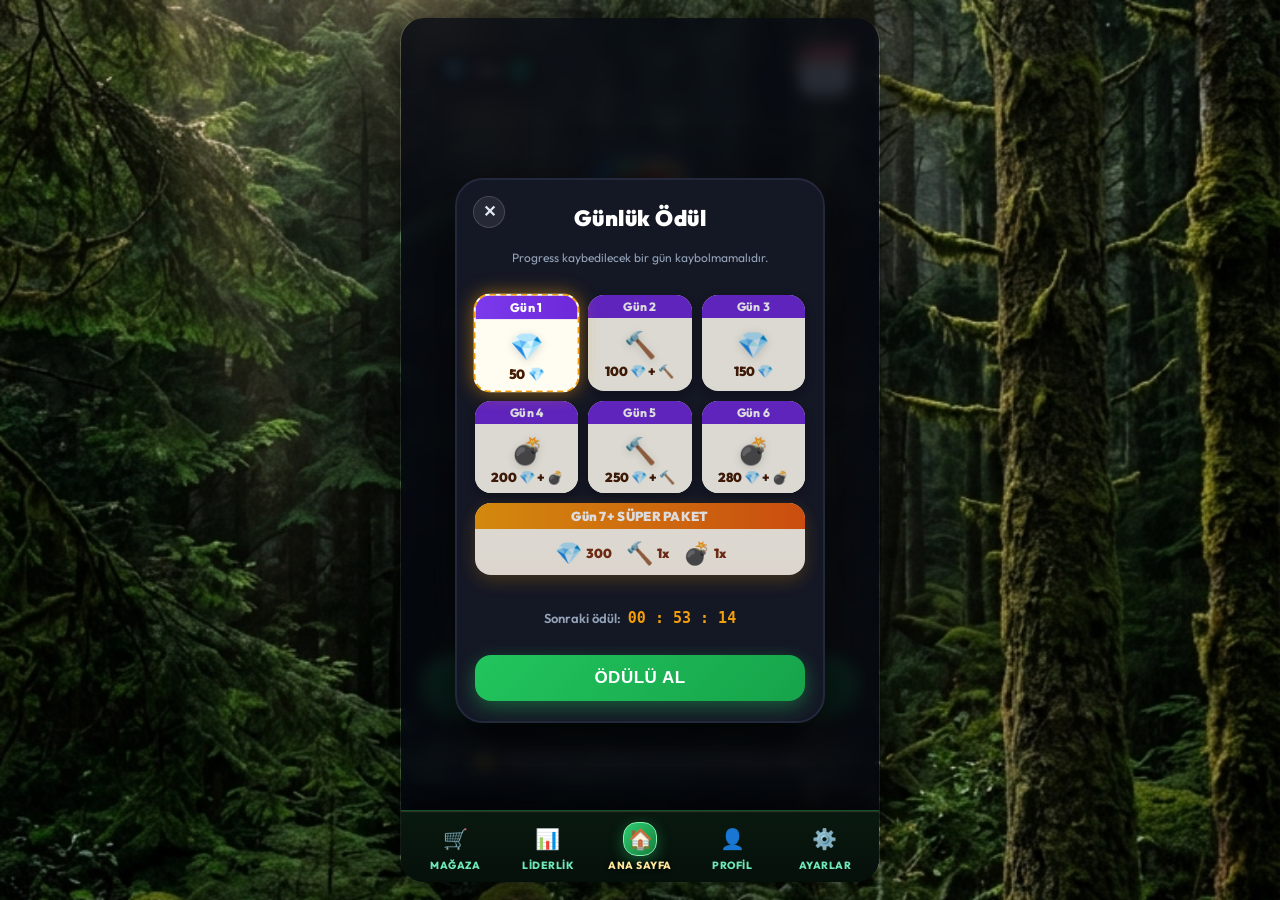
==== commit 01680c20: "fix: resolve launch crash from exact alarm permission and add logo image fallback" ====
--- a/app/src/main/assets/www/index.html
+++ b/app/src/main/assets/www/index.html
@@ -80,7 +80,7 @@
 
                 <!-- 👑 GRIDORIA OFFICIAL 3D LOGO BADGE -->
                 <div class="menu-brand-header">
-                    <img src="gridoria_app_logo.png" alt="Gridoria Logo" class="main-game-logo-img">
+                    <img src="gridoria_app_logo.png" alt="Gridoria Logo" class="main-game-logo-img" onerror="if(this.src.indexOf('gridoria_logo.jpg')===-1) this.src='gridoria_logo.jpg';">
                 </div>
 
                 <!-- 🎮 Oyna & Birleştir Canlı Demo Widget (Auto-Playing Interactive Menu Preview) -->
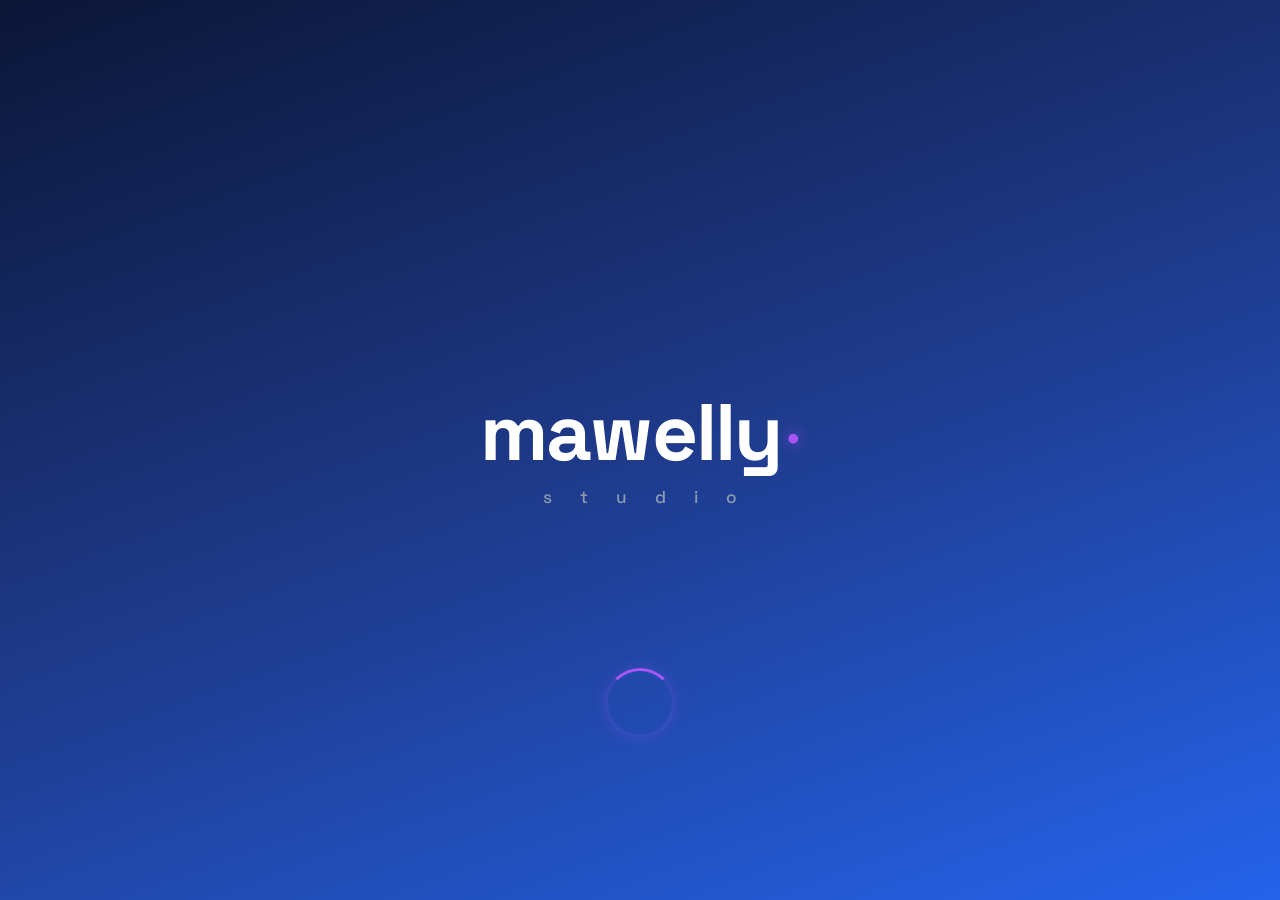
==== commit 11920d28: "feat(i18n): implement automatic multi-language detection and dynamic play button for iOS and Android" ====
--- a/app/src/main/assets/www/index.html
+++ b/app/src/main/assets/www/index.html
@@ -36,6 +36,8 @@
 
     <!-- CSS Styling -->
     <link rel="stylesheet" href="style.css">
+    <!-- i18n Multi-Language Engine -->
+    <script src="i18n.js"></script>
 </head>
 <body data-bg-theme="forest" data-theme="forest" data-color-palette="default">
 
@@ -62,15 +64,15 @@
                 <!-- Üst Bar: Sol - Elmas Sayacı | Sağ - Daily Ödül -->
                 <div class="menu-top-bar">
                     <!-- Sol Üst: Elmas Sayacı Pill Widget'ı -->
-                    <div class="menu-gems-pill" id="btn-open-shop-top" title="Mağaza">
+                    <div class="menu-gems-pill" id="btn-open-shop-top" title="Mağaza" data-i18n-title="nav_shop">
                         <span class="gem-icon">💎</span>
                         <strong id="menu-top-gems-val">100</strong>
                         <span class="gem-add-btn">+</span>
                     </div>
 
                     <!-- Sağ Üst: Daily Giriş Takvimi Widget'ı -->
-                    <div class="daily-calendar-widget" id="menu-btn-daily-widget" title="Günlük Ödül">
-                        <div class="calendar-top-tag">DAILY</div>
+                    <div class="daily-calendar-widget" id="menu-btn-daily-widget" title="Günlük Ödül" data-i18n-title="daily_reward_title">
+                        <div class="calendar-top-tag" data-i18n="daily_tag">DAILY</div>
                         <div class="calendar-body">
                             <span class="check-icon">✓</span>
                         </div>
@@ -109,14 +111,14 @@
                             <span id="demo-flying-val" class="demo-tile-num tile-number">2</span>
                         </div>
                     </div>
-                    <div class="hero-block-label" id="demo-widget-label">DOKUN &amp; BİRLEŞTİR</div>
+                    <div class="hero-block-label" id="demo-widget-label" data-i18n="touch_merge">DOKUN &amp; BİRLEŞTİR</div>
                 </div>
 
                 <!-- Gridoria Aksiyon Butonları -->
                 <div class="menu-actions-bottom">
-                    <!-- OYUNA BAŞLA / STAGE 1 OYNAYIN Yeşil Oval Buton -->
+                    <!-- OYUNA BAŞLA / OYNA Yeşil Oval Buton -->
                     <button class="main-stage-play-btn" id="btn-start-game">
-                        <span class="play-btn-text">OYNAYIN</span>
+                        <span class="play-btn-text" data-i18n="play">OYNA</span>
                     </button>
 
                     <!-- 🧠 Günlük Zihin & Odaklanma Rozeti (Dinamik Değişen Sözler) -->
@@ -136,8 +138,8 @@
                 <div class="header-top">
                     <!-- Sol Üst Grubu: Ev İkonu & Elmas Bakiyesi Yana Yana -->
                     <div class="header-left-group">
-                        <button class="icon-btn" id="btn-home-menu" title="Ana Menü">🏠</button>
-                        <div class="pill-badge diamond-pill" id="btn-open-shop" title="Elmas Mağazası">
+                        <button class="icon-btn" id="btn-home-menu" title="Ana Menü" data-i18n-title="nav_home">🏠</button>
+                        <div class="pill-badge diamond-pill" id="btn-open-shop" title="Elmas Mağazası" data-i18n-title="nav_shop">
                             <span class="diamond-icon">💎</span>
                             <span id="diamond-count">0</span>
                             <div class="plus-btn">+</div>
@@ -145,7 +147,7 @@
                     </div>
 
                     <!-- Sağ Üst: En Yüksek Skor -->
-                    <div class="pill-badge crown-pill" id="btn-crown-high" title="En Yüksek Skor">
+                    <div class="pill-badge crown-pill" id="btn-crown-high" title="En Yüksek Skor" data-i18n-title="high_score">
                         <span class="crown-icon">👑</span>
                         <span id="high-score">0</span>
                     </div>
@@ -161,13 +163,13 @@
                 <!-- 🎯 DİNAMİK HEDEF TAŞ ROZETİ (256 ➔ 512 ➔ 1024 ➔ 2048) -->
                 <div class="target-goal-capsule" id="target-goal-box" title="Şimdiki Hedef Taş">
                     <span class="target-icon">🎯</span>
-                    <span class="target-text">HEDEF:</span>
+                    <span class="target-text" data-i18n="target">HEDEF:</span>
                     <span class="target-badge-val" id="target-goal-val">256</span>
                 </div>
 
                 <div class="play-status" aria-live="polite">
                     <span class="status-dot"></span>
-                    <span id="play-status-text">Hedef sütunu seç ve taşı fırlat</span>
+                    <span id="play-status-text" data-i18n="status_ready">Hedef sütunu seç ve taşı fırlat</span>
                 </div>
 
             </header>
@@ -212,7 +214,7 @@
 
             <!-- Footer: Power-up Boosters Bar -->
             <footer class="powerups-footer">
-                <button class="powerup-btn" id="powerup-bomb" title="Bomba Patlat">
+                <button class="powerup-btn" id="powerup-bomb" title="Bomba Patlat" data-i18n-title="booster_bomb">
                     <div class="booster-icon-box bomb-bg">
                         <span class="powerup-icon">💣</span>
                     </div>
@@ -222,7 +224,7 @@
                     </div>
                 </button>
 
-                <button class="powerup-btn" id="powerup-hammer" title="Çekiç (Bloğu Kır)">
+                <button class="powerup-btn" id="powerup-hammer" title="Çekiç (Bloğu Kır)" data-i18n-title="booster_hammer">
                     <div class="booster-icon-box hammer-bg">
                         <span class="powerup-icon">🔨</span>
                     </div>
@@ -232,7 +234,7 @@
                     </div>
                 </button>
 
-                <button class="powerup-btn" id="powerup-swap" title="Taşı Değiştir">
+                <button class="powerup-btn" id="powerup-swap" title="Taşı Değiştir" data-i18n-title="booster_swap">
                     <div class="booster-icon-box swap-bg">
                         <span class="powerup-icon">⇄</span>
                     </div>
@@ -242,7 +244,7 @@
                     </div>
                 </button>
 
-                <button class="powerup-btn" id="powerup-undo" title="Geri Al">
+                <button class="powerup-btn" id="powerup-undo" title="Geri Al" data-i18n-title="booster_undo">
                     <div class="booster-icon-box undo-bg">
                         <span class="powerup-icon">↩️</span>
                     </div>
@@ -256,8 +258,8 @@
 
         <!-- Target Tile Selection Banner Overlay for Hammer/Bomb -->
         <div class="powerup-banner hidden" id="powerup-banner">
-            <span id="powerup-banner-text">Yok etmek istediğin taşı seç</span>
-            <button class="cancel-btn" id="btn-cancel-powerup">İptal</button>
+            <span id="powerup-banner-text" data-i18n="powerup_select_tile">Yok etmek istediğin taşı seç</span>
+            <button class="cancel-btn" id="btn-cancel-powerup" data-i18n="cancel">İptal</button>
         </div>
 
         <!-- Main Wood Menu Modal Overlay -->
@@ -298,8 +300,8 @@
         <div class="modal-overlay hidden" id="modal-daily">
             <div class="modal-card daily-modal-card">
                 <button class="modal-close-icon" id="btn-close-daily" title="Kapat">✕</button>
-                <h2 class="daily-modal-title">Günlük Ödül</h2>
-                <p class="daily-modal-subtitle" id="daily-reward-subtitle">Progress kaybedilecek bir gün kaybolmamalıdır.</p>
+                <h2 class="daily-modal-title" data-i18n="daily_reward_title">Günlük Ödül</h2>
+                <p class="daily-modal-subtitle" id="daily-reward-subtitle" data-i18n="daily_reward_subtitle">Her gün giriş yap, elmas ve joker ödüllerini topla!</p>
 
                 <!-- 7-Day Rewards Grid Container -->
                 <div class="daily-grid-container" id="daily-grid-container">
@@ -308,11 +310,11 @@
 
                 <!-- Countdown Timer -->
                 <div class="daily-countdown-box" id="daily-countdown-box">
-                    <span>Sonraki ödül: </span>
+                    <span data-i18n="next_reward_in">Sonraki ödül: </span>
                     <strong id="daily-timer-val">00 : 00 : 00</strong>
                 </div>
 
-                <button class="primary-btn daily-claim-btn" id="btn-claim-daily">ÖDÜLÜ AL</button>
+                <button class="primary-btn daily-claim-btn" id="btn-claim-daily" data-i18n="claim_reward">ÖDÜLÜ AL</button>
             </div>
         </div>
 
@@ -322,14 +324,14 @@
                 <!-- Header: Back Arrow + Centered Title -->
                 <div class="theme-modal-header">
                     <button class="theme-back-btn" id="btn-close-themes">←</button>
-                    <h2 class="theme-modal-title">Tema</h2>
+                    <h2 class="theme-modal-title" data-i18n="themes_title">Tema</h2>
                     <div style="width: 28px;"></div>
                 </div>
 
                 <!-- Segmented Capsule Tab Toggle -->
                 <div class="theme-tab-capsule">
-                    <button class="theme-tab-btn active" id="tab-btn-bg" data-tab="bg">Arka Planlar</button>
-                    <button class="theme-tab-btn" id="tab-btn-color" data-tab="color">Renkler</button>
+                    <button class="theme-tab-btn active" id="tab-btn-bg" data-tab="bg" data-i18n="tab_backgrounds">Arka Planlar</button>
+                    <button class="theme-tab-btn" id="tab-btn-color" data-tab="color" data-i18n="tab_colors">Renkler</button>
                 </div>
 
                 <!-- TAB 1: ARKA PLANLAR (BACKGROUNDS GRID VIEW) -->
@@ -764,9 +766,9 @@
 
         <div class="modal-overlay hidden" id="modal-missions">
             <div class="modal-card missions-card">
-                <div class="modal-header"><h2>GUNLUK GOREVLER</h2><button class="close-btn" id="btn-close-missions">✕</button></div>
+                <div class="modal-header"><h2 data-i18n="missions_title">GUNLUK GOREVLER</h2><button class="close-btn" id="btn-close-missions">✕</button></div>
                 <div class="missions-panel" aria-label="Gorevler">
-                    <div class="missions-heading"><span>Gorevlerini tamamla</span><span id="difficulty-label">SEVIYE 1</span></div>
+                    <div class="missions-heading"><span data-i18n="missions_subtitle">Gorevlerini tamamla</span><span id="difficulty-label">SEVIYE 1</span></div>
                     <div class="mission-row"><span>10 birlesme yap</span><span id="mission-merges">0/10</span><button data-mission="merges">+5</button></div>
                     <div class="mission-row"><span>128 tasi yap</span><span id="mission-tile">0/128</span><button data-mission="tile">+8</button></div>
                     <div class="mission-row"><span>500 skor yap</span><span id="mission-score">0/500</span><button data-mission="score">+8</button></div>
@@ -779,8 +781,8 @@
                 <span class="mission-toast-icon" id="mission-toast-icon">🎯</span>
             </div>
             <div class="mission-toast-text-group">
-                <strong id="mission-toast-title">GÖREV TAMAMLANDI!</strong>
-                <span id="mission-toast-text">Ödülünü Görevler menüsünden al.</span>
+                <strong id="mission-toast-title" data-i18n="mission_completed">GÖREV TAMAMLANDI!</strong>
+                <span id="mission-toast-text" data-i18n="mission_toast_desc">Ödülünü Görevler menüsünden al.</span>
             </div>
         </div>
 
@@ -791,7 +793,7 @@
                 <header class="shop-header">
                     <div class="shop-title-wrapper">
                         <span class="shop-title-icon">🛒</span>
-                        <h1 class="shop-title">MAĞAZA</h1>
+                        <h1 class="shop-title" data-i18n="shop_title">MAĞAZA</h1>
                     </div>
                     <div class="shop-gems-pill">
                         <span class="gem-icon">💎</span>
@@ -1013,34 +1015,34 @@
         <!-- Game Over Modal -->
         <div class="modal-overlay hidden" id="modal-gameover">
             <div class="modal-card">
-                <h2 class="modal-title">OYUN BİTTİ</h2>
+                <h2 class="modal-title" data-i18n="game_over">OYUN BİTTİ</h2>
                 <div class="modal-score-box">
                     <div class="score-row">
-                        <span>Skor:</span>
+                        <span data-i18n="score">Skor</span>:
                         <strong id="final-score">0</strong>
                     </div>
                     <div class="score-row">
-                        <span>En Yüksek:</span>
+                        <span data-i18n="high_score">En Yüksek</span>:
                         <strong id="final-best">0</strong>
                     </div>
                     <div class="score-row">
-                        <span>Kazanılan Elmas:</span>
+                        <span data-i18n="earned_gems">Kazanılan Elmas:</span>
                         <strong id="final-gems">+0 💎</strong>
                     </div>
                 </div>
 
                 <!-- 🛡️ Rewarded Revive Action -->
-                <button class="primary-btn" id="btn-rewarded-revive" style="background: linear-gradient(135deg, #10B981, #059669); margin-bottom: 10px; width: 100%; padding: 13px; font-weight: 900; letter-spacing: 0.5px; box-shadow: 0 4px 15px rgba(16, 185, 129, 0.35); border-radius: 14px; border: none; color: #fff; cursor: pointer;">
+                <button class="primary-btn" id="btn-rewarded-revive" data-i18n="btn_revive" style="background: linear-gradient(135deg, #10B981, #059669); margin-bottom: 10px; width: 100%; padding: 13px; font-weight: 900; letter-spacing: 0.5px; box-shadow: 0 4px 15px rgba(16, 185, 129, 0.35); border-radius: 14px; border: none; color: #fff; cursor: pointer;">
                     🛡️ REKLAM İZLE & CANLAN
                 </button>
 
                 <!-- 🎁 2X Elmas Action -->
-                <button class="secondary-btn" id="btn-rewarded-double-gems" style="background: linear-gradient(135deg, #F59E0B, #D97706); margin-bottom: 10px; width: 100%; padding: 12px; font-weight: 900; letter-spacing: 0.5px; box-shadow: 0 4px 15px rgba(245, 158, 11, 0.3); border-radius: 14px; border: none; color: #fff; cursor: pointer;">
+                <button class="secondary-btn" id="btn-rewarded-double-gems" data-i18n="btn_double_gems" style="background: linear-gradient(135deg, #F59E0B, #D97706); margin-bottom: 10px; width: 100%; padding: 12px; font-weight: 900; letter-spacing: 0.5px; box-shadow: 0 4px 15px rgba(245, 158, 11, 0.3); border-radius: 14px; border: none; color: #fff; cursor: pointer;">
                     🎁 2X ELMAS KAZAN (+💎)
                 </button>
 
-                <button class="primary-btn" id="btn-restart" style="margin-bottom: 8px; width: 100%;">YENİDEN BAŞLA</button>
-                <button class="secondary-btn" id="btn-gameover-home" style="width: 100%; padding: 11px; font-weight: 700; border-radius: 14px; background: rgba(255, 255, 255, 0.12); color: #cbd5e1; border: 1px solid rgba(255, 255, 255, 0.2); cursor: pointer;">ANA MENÜ</button>
+                <button class="primary-btn" id="btn-restart" data-i18n="restart" style="margin-bottom: 8px; width: 100%;">YENİDEN BAŞLA</button>
+                <button class="secondary-btn" id="btn-gameover-home" data-i18n="main_menu" style="width: 100%; padding: 11px; font-weight: 700; border-radius: 14px; background: rgba(255, 255, 255, 0.12); color: #cbd5e1; border: 1px solid rgba(255, 255, 255, 0.2); cursor: pointer;">ANA MENÜ</button>
             </div>
         </div>
 
@@ -1651,43 +1653,43 @@
         <!-- 🧭 ALT MENÜ ÇUBUĞU (BOTTOM NAVIGATION BAR - 5 TABS) -->
         <nav id="bottom-nav-bar" class="bottom-nav-bar">
             <!-- 1. TAB: MAĞAZA (EN SOLDA) -->
-            <button class="nav-tab-item" id="nav-tab-shop" data-tab="shop" title="Mağaza">
+            <button class="nav-tab-item" id="nav-tab-shop" data-tab="shop" title="Mağaza" data-i18n-title="nav_shop">
                 <div class="tab-icon-wrapper">
                     <span class="tab-icon">🛒</span>
                 </div>
-                <span class="tab-label">MAĞAZA</span>
+                <span class="tab-label" data-i18n="nav_shop">MAĞAZA</span>
             </button>
 
             <!-- 2. TAB: LİDERLİK TABLOSU (MAĞAZANIN SAĞINDA) -->
-            <button class="nav-tab-item" id="nav-tab-leaderboard" data-tab="leaderboard" title="Liderlik Tablosu">
+            <button class="nav-tab-item" id="nav-tab-leaderboard" data-tab="leaderboard" title="Liderlik Tablosu" data-i18n-title="nav_leaderboard">
                 <div class="tab-icon-wrapper">
                     <span class="tab-icon">📊</span>
                 </div>
-                <span class="tab-label">LİDERLİK</span>
+                <span class="tab-label" data-i18n="nav_leaderboard">LİDERLİK</span>
             </button>
 
             <!-- 3. TAB: ANA SAYFA (TAM ORTADA - AKTİF) -->
-            <button class="nav-tab-item active" id="nav-tab-home" data-tab="home" title="Ana Sayfa">
+            <button class="nav-tab-item active" id="nav-tab-home" data-tab="home" title="Ana Sayfa" data-i18n-title="nav_home">
                 <div class="tab-icon-wrapper home-highlight">
                     <span class="tab-icon">🏠</span>
                 </div>
-                <span class="tab-label">ANA SAYFA</span>
+                <span class="tab-label" data-i18n="nav_home">ANA SAYFA</span>
             </button>
 
             <!-- 4. TAB: PROFİL (ORTADAN SONRA / SAĞ KÖŞEDE) -->
-            <button class="nav-tab-item" id="nav-tab-profile" data-tab="profile" title="Profil">
+            <button class="nav-tab-item" id="nav-tab-profile" data-tab="profile" title="Profil" data-i18n-title="nav_profile">
                 <div class="tab-icon-wrapper">
                     <span class="tab-icon">👤</span>
                 </div>
-                <span class="tab-label">PROFİL</span>
+                <span class="tab-label" data-i18n="nav_profile">PROFİL</span>
             </button>
 
             <!-- 5. TAB: AYARLAR (EN SAĞDA) -->
-            <button class="nav-tab-item" id="nav-tab-settings" data-tab="settings" title="Ayarlar">
+            <button class="nav-tab-item" id="nav-tab-settings" data-tab="settings" title="Ayarlar" data-i18n-title="nav_settings">
                 <div class="tab-icon-wrapper">
                     <span class="tab-icon">⚙️</span>
                 </div>
-                <span class="tab-label">AYARLAR</span>
+                <span class="tab-label" data-i18n="nav_settings">AYARLAR</span>
             </button>
         </nav>
 
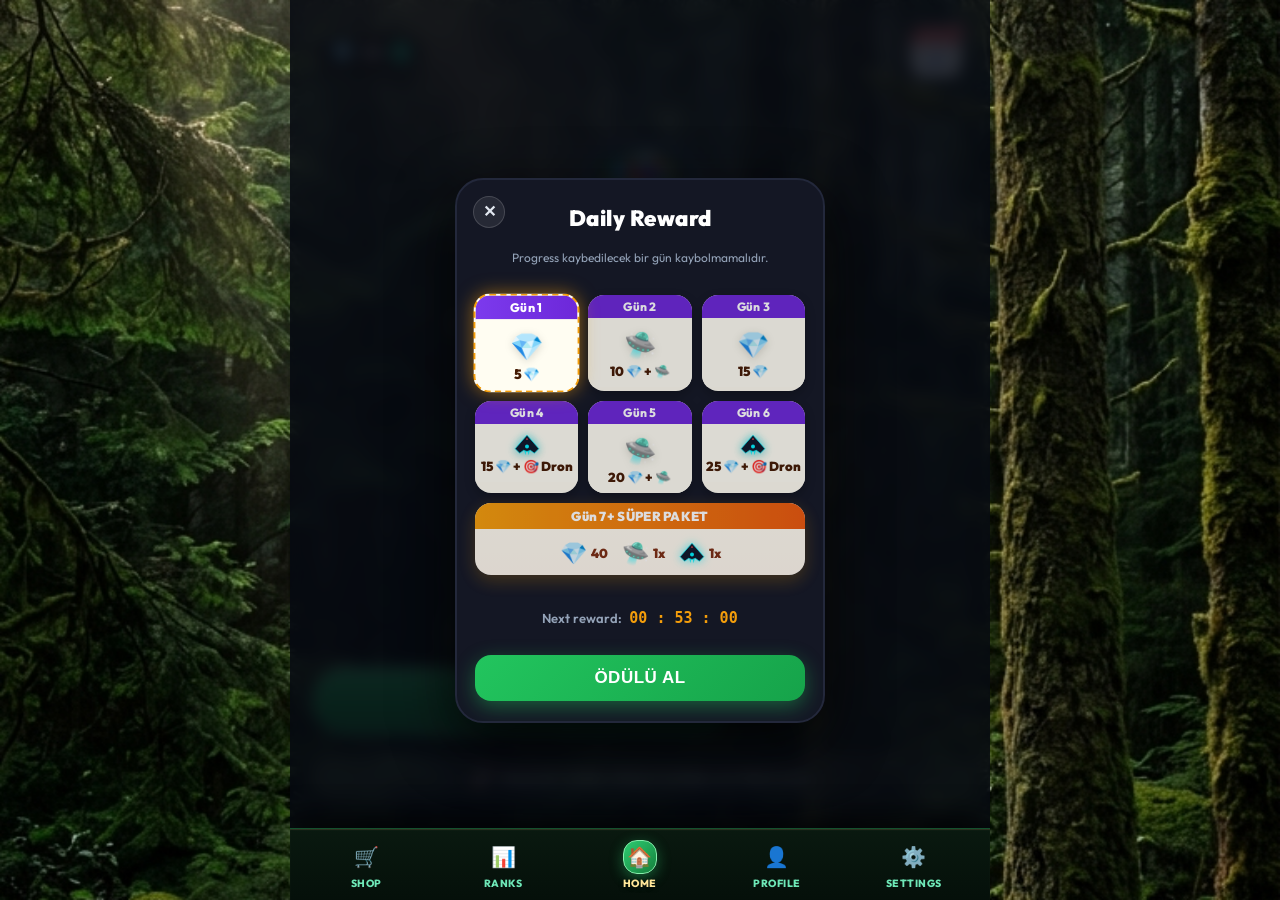
==== commit 31393475: "feat(ios,android,ci): iPad responsive UI overhaul, Apple GameKit Game Center integration, Appetize s" ====
--- a/app/src/main/assets/www/index.html
+++ b/app/src/main/assets/www/index.html
@@ -214,9 +214,60 @@
 
             <!-- Footer: Power-up Boosters Bar -->
             <footer class="powerups-footer">
-                <button class="powerup-btn" id="powerup-bomb" title="Bomba Patlat" data-i18n-title="booster_bomb">
-                    <div class="booster-icon-box bomb-bg">
-                        <span class="powerup-icon">💣</span>
+                <button class="powerup-btn" id="powerup-bomb" title="Cerrahi Dron Saldırısı" data-i18n-title="booster_bomb">
+                    <div class="booster-icon-box drone-bg bomb-bg">
+                        <span class="powerup-icon drone-icon">
+                            <svg viewBox="0 0 92 78" class="military-drone-svg drone-svg-icon" fill="none">
+                                <defs>
+                                    <linearGradient id="md-body-dock" x1="0%" y1="0%" x2="0%" y2="100%">
+                                        <stop offset="0%" stop-color="#1e293b"/>
+                                        <stop offset="45%" stop-color="#0f172a"/>
+                                        <stop offset="100%" stop-color="#020617"/>
+                                    </linearGradient>
+                                    <linearGradient id="md-wing-dock" x1="0%" y1="0%" x2="100%" y2="100%">
+                                        <stop offset="0%" stop-color="#38bdf8"/>
+                                        <stop offset="100%" stop-color="#00f2fe"/>
+                                    </linearGradient>
+                                    <radialGradient id="md-core-dock" cx="50%" cy="50%" r="50%">
+                                        <stop offset="0%" stop-color="#38bdf8" stop-opacity="1"/>
+                                        <stop offset="65%" stop-color="#00f2fe" stop-opacity="0.45"/>
+                                        <stop offset="100%" stop-color="transparent"/>
+                                    </radialGradient>
+                                    <filter id="md-glow-dock" x="-20%" y="-20%" width="140%" height="140%">
+                                        <feGaussianBlur stdDeviation="2" result="b"/>
+                                        <feComposite in="SourceGraphic" in2="b" operator="over"/>
+                                    </filter>
+                                </defs>
+                                <!-- Heavy Delta Wing Chassis -->
+                                <path d="M46 4 L88 52 L72 68 L58 58 L46 62 L34 58 L20 68 L4 52 Z" fill="url(#md-body-dock)" stroke="#334155" stroke-width="1.8"/>
+                                <!-- Faceted Stealth Armor Plates -->
+                                <path d="M46 6 L84 50 L70 54 L46 16 L22 54 L8 50 Z" fill="#1e293b" stroke="#475569" stroke-width="1.2"/>
+                                <!-- Cyber Neon Wing Trim -->
+                                <line x1="46" y1="6" x2="86" y2="51" stroke="url(#md-wing-dock)" stroke-width="2.2" filter="url(#md-glow-dock)"/>
+                                <line x1="46" y1="6" x2="6" y2="51" stroke="url(#md-wing-dock)" stroke-width="2.2" filter="url(#md-glow-dock)"/>
+                                <!-- Wingtip Angular Rudders -->
+                                <polygon points="88,52 82,65 76,62" fill="#0f172a" stroke="#00f2fe" stroke-width="1.2"/>
+                                <polygon points="4,52 10,65 16,62" fill="#0f172a" stroke="#00f2fe" stroke-width="1.2"/>
+                                <!-- Center Tactical Spine & Weapon Bays -->
+                                <polygon points="46,10 56,38 52,60 40,60 36,38" fill="#0b1120" stroke="#0284c7" stroke-width="1.4"/>
+                                <!-- Plasma Reactor Core -->
+                                <circle cx="46" cy="44" r="7.5" fill="#0369a1" stroke="#00f2fe" stroke-width="1.8"/>
+                                <circle cx="46" cy="44" r="4.5" fill="url(#md-core-dock)" filter="url(#md-glow-dock)"/>
+                                <!-- Forward FLIR Sensor / Targeting Turret -->
+                                <ellipse cx="46" cy="18" rx="4" ry="5.5" fill="#020617" stroke="#ef4444" stroke-width="1.4"/>
+                                <circle cx="46" cy="17" r="2.2" fill="#ef4444" class="m-drone-sensor-pulse"/>
+                                <!-- Dual Jet Exhaust Thrusters -->
+                                <rect x="37" y="60" width="6" height="5" rx="1.5" fill="#334155" stroke="#64748b"/>
+                                <rect x="49" y="60" width="6" height="5" rx="1.5" fill="#334155" stroke="#64748b"/>
+                                <!-- Twin Jet Thruster Flames -->
+                                <g class="m-drone-thruster-jets">
+                                    <polygon points="37,65 43,65 40,77" fill="#00f2fe" filter="url(#md-glow-dock)"/>
+                                    <polygon points="49,65 55,65 52,77" fill="#00f2fe" filter="url(#md-glow-dock)"/>
+                                    <polygon points="38.5,65 41.5,65 40,72" fill="#ffffff"/>
+                                    <polygon points="50.5,65 53.5,65 52,72" fill="#ffffff"/>
+                                </g>
+                            </svg>
+                        </span>
                     </div>
                     <div class="powerup-cost">
                         <span class="cost-diamond">💎</span>
@@ -224,9 +275,9 @@
                     </div>
                 </button>
 
-                <button class="powerup-btn" id="powerup-hammer" title="Çekiç (Bloğu Kır)" data-i18n-title="booster_hammer">
-                    <div class="booster-icon-box hammer-bg">
-                        <span class="powerup-icon">🔨</span>
+                <button class="powerup-btn" id="powerup-hammer" title="UFO Çekim Işını" data-i18n-title="booster_hammer">
+                    <div class="booster-icon-box ufo-bg hammer-bg">
+                        <span class="powerup-icon ufo-icon">🛸</span>
                     </div>
                     <div class="powerup-cost">
                         <span class="cost-diamond">💎</span>
@@ -256,9 +307,9 @@
             </footer>
         </div>
 
-        <!-- Target Tile Selection Banner Overlay for Hammer/Bomb -->
+        <!-- Target Tile Selection Banner Overlay for UFO/Drone -->
         <div class="powerup-banner hidden" id="powerup-banner">
-            <span id="powerup-banner-text" data-i18n="powerup_select_tile">Yok etmek istediğin taşı seç</span>
+            <span id="powerup-banner-text" data-i18n="powerup_select_tile">UFO ile çekmek istediğin bloğu seç</span>
             <button class="cancel-btn" id="btn-cancel-powerup" data-i18n="cancel">İptal</button>
         </div>
 
@@ -791,6 +842,7 @@
             <div class="shop-full-container">
                 <!-- Shop Top Header Bar -->
                 <header class="shop-header">
+                    <button class="shop-back-btn" id="btn-close-shop" title="Geri">←</button>
                     <div class="shop-title-wrapper">
                         <span class="shop-title-icon">🛒</span>
                         <h1 class="shop-title" data-i18n="shop_title">MAĞAZA</h1>
@@ -817,7 +869,7 @@
                                 <span class="special-icon">🎁</span>
                                 <div class="special-text">
                                     <div class="special-title">ÜCRETSİZ ELMAS HEDİYESİ</div>
-                                    <div class="special-desc">Kısa bir reklam izle ve anında <strong>+50 💎 Elmas</strong> kazan!</div>
+                                    <div class="special-desc">Kısa bir reklam izle ve anında <strong>+10 💎 Elmas</strong> kazan!</div>
                                 </div>
                             </div>
                             <button class="shop-buy-btn gold-pulse-btn">
@@ -833,7 +885,7 @@
                                 <div class="starter-details">
                                     <div class="starter-title">BAŞLANGIÇ HOŞ GELDİN PAKETİ</div>
                                     <div class="starter-items">
-                                        <span>💎 500 Elmas</span> • <span>🔨 3x Çekiç</span> • <span>💣 3x Bomba</span>
+                                        <span>💎 500 Elmas</span> • <span>🛸 3x UFO</span> • <span class="inline-drone-badge"><svg viewBox="0 0 92 78" class="military-drone-svg inline-drone-svg" fill="none"><path d="M46 4 L88 52 L72 68 L58 58 L46 62 L34 58 L20 68 L4 52 Z" fill="#0f172a" stroke="#00f2fe" stroke-width="2.5"/><circle cx="46" cy="44" r="7" fill="#00f2fe"/><circle cx="46" cy="18" r="3" fill="#ef4444"/><polygon points="37,60 43,60 40,75" fill="#00f2fe"/><polygon points="49,60 55,60 52,75" fill="#00f2fe"/></svg> 3x Dron</span>
                                     </div>
                                 </div>
                             </div>
@@ -914,13 +966,13 @@
                         </h2>
                         <div class="booster-items-list">
                             
-                            <!-- Booster 1: Hammer -->
+                            <!-- Booster 1: UFO -->
                             <div class="shop-card booster-card" data-booster="hammer" data-count="5" data-cost="150">
                                 <div class="booster-left">
-                                    <span class="booster-icon">🔨</span>
+                                    <span class="booster-icon">🛸</span>
                                     <div class="booster-info">
-                                        <div class="booster-name">5x Blok Kırma Çekici</div>
-                                        <div class="booster-desc">İstediğiniz herhangi bir blok veya taşı kırıp temizler.</div>
+                                        <div class="booster-name" data-i18n="shop_booster_ufo_name">5x UFO Çekim Işını</div>
+                                        <div class="booster-desc" data-i18n="shop_booster_ufo_desc">İstediğiniz herhangi bir bloğu uzay gemisiyle çekip tahtadan temizler.</div>
                                     </div>
                                 </div>
                                 <button class="shop-buy-btn booster-buy-btn">
@@ -928,13 +980,64 @@
                                 </button>
                             </div>
 
-                            <!-- Booster 2: Bomb -->
+                            <!-- Booster 2: Drone -->
                             <div class="shop-card booster-card" data-booster="bomb" data-count="5" data-cost="200">
                                 <div class="booster-left">
-                                    <span class="booster-icon">💣</span>
+                                    <span class="booster-icon shop-drone-box">
+                                        <svg viewBox="0 0 92 78" class="military-drone-svg shop-drone-svg" fill="none">
+                                            <defs>
+                                                <linearGradient id="md-body-shop" x1="0%" y1="0%" x2="0%" y2="100%">
+                                                    <stop offset="0%" stop-color="#1e293b"/>
+                                                    <stop offset="45%" stop-color="#0f172a"/>
+                                                    <stop offset="100%" stop-color="#020617"/>
+                                                </linearGradient>
+                                                <linearGradient id="md-wing-shop" x1="0%" y1="0%" x2="100%" y2="100%">
+                                                    <stop offset="0%" stop-color="#38bdf8"/>
+                                                    <stop offset="100%" stop-color="#00f2fe"/>
+                                                </linearGradient>
+                                                <radialGradient id="md-core-shop" cx="50%" cy="50%" r="50%">
+                                                    <stop offset="0%" stop-color="#38bdf8" stop-opacity="1"/>
+                                                    <stop offset="65%" stop-color="#00f2fe" stop-opacity="0.45"/>
+                                                    <stop offset="100%" stop-color="transparent"/>
+                                                </radialGradient>
+                                                <filter id="md-glow-shop" x="-20%" y="-20%" width="140%" height="140%">
+                                                    <feGaussianBlur stdDeviation="2" result="b"/>
+                                                    <feComposite in="SourceGraphic" in2="b" operator="over"/>
+                                                </filter>
+                                            </defs>
+                                            <!-- Heavy Delta Wing Chassis -->
+                                            <path d="M46 4 L88 52 L72 68 L58 58 L46 62 L34 58 L20 68 L4 52 Z" fill="url(#md-body-shop)" stroke="#334155" stroke-width="1.8"/>
+                                            <!-- Faceted Stealth Armor Plates -->
+                                            <path d="M46 6 L84 50 L70 54 L46 16 L22 54 L8 50 Z" fill="#1e293b" stroke="#475569" stroke-width="1.2"/>
+                                            <!-- Cyber Neon Wing Trim -->
+                                            <line x1="46" y1="6" x2="86" y2="51" stroke="url(#md-wing-shop)" stroke-width="2.2" filter="url(#md-glow-shop)"/>
+                                            <line x1="46" y1="6" x2="6" y2="51" stroke="url(#md-wing-shop)" stroke-width="2.2" filter="url(#md-glow-shop)"/>
+                                            <!-- Wingtip Angular Rudders -->
+                                            <polygon points="88,52 82,65 76,62" fill="#0f172a" stroke="#00f2fe" stroke-width="1.2"/>
+                                            <polygon points="4,52 10,65 16,62" fill="#0f172a" stroke="#00f2fe" stroke-width="1.2"/>
+                                            <!-- Center Tactical Spine & Weapon Bays -->
+                                            <polygon points="46,10 56,38 52,60 40,60 36,38" fill="#0b1120" stroke="#0284c7" stroke-width="1.4"/>
+                                            <!-- Plasma Reactor Core -->
+                                            <circle cx="46" cy="44" r="7.5" fill="#0369a1" stroke="#00f2fe" stroke-width="1.8"/>
+                                            <circle cx="46" cy="44" r="4.5" fill="url(#md-core-shop)" filter="url(#md-glow-shop)"/>
+                                            <!-- Forward FLIR Sensor / Targeting Turret -->
+                                            <ellipse cx="46" cy="18" rx="4" ry="5.5" fill="#020617" stroke="#ef4444" stroke-width="1.4"/>
+                                            <circle cx="46" cy="17" r="2.2" fill="#ef4444" class="m-drone-sensor-pulse"/>
+                                            <!-- Dual Jet Exhaust Thrusters -->
+                                            <rect x="37" y="60" width="6" height="5" rx="1.5" fill="#334155" stroke="#64748b"/>
+                                            <rect x="49" y="60" width="6" height="5" rx="1.5" fill="#334155" stroke="#64748b"/>
+                                            <!-- Twin Jet Thruster Flames -->
+                                            <g class="m-drone-thruster-jets">
+                                                <polygon points="37,65 43,65 40,77" fill="#00f2fe" filter="url(#md-glow-shop)"/>
+                                                <polygon points="49,65 55,65 52,77" fill="#00f2fe" filter="url(#md-glow-shop)"/>
+                                                <polygon points="38.5,65 41.5,65 40,72" fill="#ffffff"/>
+                                                <polygon points="50.5,65 53.5,65 52,72" fill="#ffffff"/>
+                                            </g>
+                                        </svg>
+                                    </span>
                                     <div class="booster-info">
-                                        <div class="booster-name">5x Alan Bombası</div>
-                                        <div class="booster-desc">Seçtiğiniz alanın etrafındaki tüm taşları patlatır.</div>
+                                        <div class="booster-name" data-i18n="shop_booster_drone_name">5x Cerrahi Dron Saldırısı</div>
+                                        <div class="booster-desc" data-i18n="shop_booster_drone_desc">Seçtiğiniz 5 bloğu cerrahi hava saldırısıyla anında yok eder.</div>
                                     </div>
                                 </div>
                                 <button class="shop-buy-btn booster-buy-btn">
@@ -962,8 +1065,8 @@
                                 <div class="booster-left">
                                     <span class="booster-icon">⚡📦</span>
                                     <div class="booster-info">
-                                        <div class="booster-name">SÜPER JOKER PAKETİ</div>
-                                        <div class="booster-desc">3x Çekiç + 3x Bomba + 3x Değiştirici İndirimli Paket</div>
+                                        <div class="booster-name" data-i18n="shop_mega_bundle_name">SÜPER JOKER PAKETİ</div>
+                                        <div class="booster-desc" data-i18n="shop_mega_bundle_desc">3x UFO + 3x Dron + 3x Değiştirici İndirimli Paket</div>
                                     </div>
                                 </div>
                                 <button class="shop-buy-btn booster-buy-btn mega-buy-btn">
@@ -1052,6 +1155,7 @@
             <div class="profile-full-container">
                 <!-- Profile Top Header Bar -->
                 <header class="profile-header">
+                    <button class="profile-back-btn" id="btn-close-profile" title="Geri">←</button>
                     <div class="profile-title-wrapper">
                         <span class="profile-title-icon">👤</span>
                         <h1 class="profile-title">OYUNCU PROFİLİ</h1>
@@ -1151,10 +1255,14 @@
             <div class="lb-full-container">
                 <!-- Leaderboard Top Header Bar -->
                 <header class="lb-header">
+                    <button class="lb-back-btn" id="btn-close-leaderboard" title="Geri">←</button>
                     <div class="lb-title-wrapper">
                         <span class="lb-title-icon">📊</span>
                         <h1 class="lb-title">LİDERLİK TABLOSU</h1>
                     </div>
+                    <button class="lb-play-games-btn" id="btn-play-games-leaderboard" title="Google Play Games Sıralaması">
+                        <span>🎮</span>
+                    </button>
                     <div class="lb-user-badge">
                         <span class="lb-badge-icon">👑</span>
                         <span id="lb-header-high-score" class="lb-header-score-val">0</span>
@@ -1168,7 +1276,7 @@
                         <!-- 2nd Rank (Silver) -->
                         <div class="podium-card rank-2-card">
                             <div class="podium-crown">🥈</div>
-                            <div class="podium-avatar">🧙‍♂️</div>
+                            <div class="podium-avatar" id="podium-avatar-2">🧙‍♂️</div>
                             <div class="podium-name">wlzby (Sen)</div>
                             <div class="podium-score" id="podium-user-score">98,400</div>
                             <div class="podium-tile">2048</div>
@@ -1178,7 +1286,7 @@
                         <!-- 1st Rank (Gold Winner) -->
                         <div class="podium-card rank-1-card">
                             <div class="podium-crown">👑</div>
-                            <div class="podium-avatar">🐉</div>
+                            <div class="podium-avatar" id="podium-avatar-1">🐉</div>
                             <div class="podium-name">EfsaneEjder</div>
                             <div class="podium-score">142,500</div>
                             <div class="podium-tile">4096</div>
@@ -1188,7 +1296,7 @@
                         <!-- 3rd Rank (Bronze) -->
                         <div class="podium-card rank-3-card">
                             <div class="podium-crown">🥉</div>
-                            <div class="podium-avatar">🐺</div>
+                            <div class="podium-avatar" id="podium-avatar-3">🐺</div>
                             <div class="podium-name">Bozkurt</div>
                             <div class="podium-score">85,200</div>
                             <div class="podium-tile">2048</div>
@@ -1296,12 +1404,13 @@
             <div class="settings-full-container">
                 <!-- Settings Top Header Bar -->
                 <header class="settings-header">
+                    <button class="settings-back-btn" id="btn-close-settings" title="Geri">←</button>
                     <div class="settings-title-wrapper">
                         <span class="settings-title-icon">⚙️</span>
                         <h1 class="settings-title">OYUN AYARLARI</h1>
                     </div>
                     <div class="settings-version-badge">
-                        <span>v1.1.8</span>
+                        <span>v1.2.0</span>
                     </div>
                 </header>
 
@@ -1465,109 +1574,312 @@
                         </div>
                     </div>
 
-                    <!-- Tab 2: Color Palettes Panel (Visual Cards Grid View - Tile Colors) -->
+                    <!-- Tab 2: Color Palettes Panel (Visual Horizontal Cards List View) -->
                     <div class="settings-panel-view hidden" id="panel-settings-colors">
-                        <div class="color-palettes-grid">
-
-                            <!-- 1. VARSAYILAN -->
-                            <div class="color-card active" data-color="default">
-                                <div class="color-card-preview-box">
-                                    <div class="palette-grid-3x3">
-                                        <span style="background: #a855f7;">2</span>
-                                        <span style="background: #eab308;">4</span>
-                                        <span style="background: #84cc16;">8</span>
-                                        <span style="background: #0ea5e9;">16</span>
-                                        <span style="background: #ef4444;">32</span>
-                                        <span style="background: #2563eb;">64</span>
-                                        <span style="background: #f59e0b;">128</span>
-                                        <span style="background: #8b5cf6;">256</span>
-                                        <span style="background: #f43f5e;">512</span>
-                                    </div>
-                                </div>
-                                <span class="color-card-name">Varsayılan Taşlar 💎</span>
-                                <div class="color-check-badge">✓</div>
-                            </div>
-
-                            <!-- 2. FLUFFY POFUDUK -->
-                            <div class="color-card" data-color="fluffy">
-                                <div class="color-card-preview-box">
-                                    <div class="palette-grid-3x3">
-                                        <span style="background: url('fluffy_blue_fur.jpg') center/cover no-repeat;">2</span>
-                                        <span style="background: url('fluffy_green_fur.jpg') center/cover no-repeat;">4</span>
-                                        <span style="background: url('fluffy_pink_fur.jpg') center/cover no-repeat;">8</span>
-                                        <span style="background: url('fluffy_red_fur.jpg') center/cover no-repeat;">16</span>
-                                        <span style="background: url('fluffy_purple_fur.jpg') center/cover no-repeat;">32</span>
-                                        <span style="background: url('fluffy_yellow_fur.jpg') center/cover no-repeat;">64</span>
-                                        <span style="background: url('fluffy_orange_fur.jpg') center/cover no-repeat;">128</span>
-                                        <span style="background: url('fluffy_cyan_fur.jpg') center/cover no-repeat;">256</span>
-                                        <span style="background: url('fluffy_fur_texture.jpg') center/cover no-repeat;">512</span>
-                                    </div>
-                                </div>
-                                <span class="color-card-name">Fluffy Pofuduk Taşlar 🧸</span>
-                                <div class="color-check-badge">✓</div>
-                            </div>
-
-                            <!-- 3. SİYAH & ALTIN (PRO) -->
-                            <div class="color-card" data-color="ebonygold">
-                                <div class="color-card-preview-box">
-                                    <div class="palette-grid-3x3">
-                                        <span style="background: #ffd700; color: #000; text-shadow: none;">2</span>
-                                        <span style="background: #374151;">4</span>
-                                        <span style="background: #d4af37; color: #000; text-shadow: none;">8</span>
-                                        <span style="background: #1f2937;">16</span>
-                                        <span style="background: #f59e0b;">32</span>
-                                        <span style="background: #111827;">64</span>
-                                        <span style="background: #eab308; color: #000; text-shadow: none;">128</span>
-                                        <span style="background: #4b5563;">256</span>
-                                        <span style="background: #fbbf24; color: #000; text-shadow: none;">512</span>
-                                    </div>
-                                </div>
-                                <span class="color-card-name">Siyah & Altın Taşlar 👑</span>
-                                <div class="color-check-badge">✓</div>
-                            </div>
-
-                            <!-- 4. SOFT PASTEL -->
-                            <div class="color-card" data-color="pastel">
-                                <div class="color-card-preview-box">
-                                    <div class="palette-grid-3x3">
-                                        <span style="background: #f472b6;">2</span>
-                                        <span style="background: #38bdf8;">4</span>
-                                        <span style="background: #4ade80;">8</span>
-                                        <span style="background: #fbbf24;">16</span>
-                                        <span style="background: #c084fc;">32</span>
-                                        <span style="background: #fb7185;">64</span>
-                                        <span style="background: #a7f3d0; color: #1e293b; text-shadow: none;">128</span>
-                                        <span style="background: #fed7aa; color: #1e293b; text-shadow: none;">256</span>
-                                        <span style="background: #e9d5ff; color: #1e293b; text-shadow: none;">512</span>
-                                    </div>
-                                </div>
-                                <span class="color-card-name">Soft Pastel Taşlar 🌸</span>
-                                <div class="color-check-badge">✓</div>
-                            </div>
-
-                            <!-- 5. SİBER NEON -->
-                            <div class="color-card" data-color="neon">
-                                <div class="color-card-preview-box">
-                                    <div class="palette-grid-3x3">
-                                        <span style="background: #00f2fe; color: #000; text-shadow: none;">2</span>
-                                        <span style="background: #ff0844;">4</span>
-                                        <span style="background: #76b852;">8</span>
-                                        <span style="background: #b224ef;">16</span>
-                                        <span style="background: #ffb703; color: #000; text-shadow: none;">32</span>
-                                        <span style="background: #f107a3;">64</span>
-                                        <span style="background: #00c6ff; color: #000; text-shadow: none;">128</span>
-                                        <span style="background: #f857a6;">256</span>
-                                        <span style="background: #ff5858;">512</span>
-                                    </div>
-                                </div>
-                                <span class="color-card-name">Siber Neon Taşlar ⚡</span>
-                                <div class="color-check-badge">✓</div>
-                            </div>
-
-                        </div>
-                    </div>
-
-                    <!-- Reset Game Danger Button (Positioned comfortably lower down) -->
+                        <div class="color-palettes-list">
+
+                            <!-- 1. VARSAYILAN (ÜCRETSİZ) -->
+                            <div class="palette-card active" data-color="default">
+                                <div class="palette-grid-preview">
+                                    <span style="background: #a855f7;"></span>
+                                    <span style="background: #eab308;"></span>
+                                    <span style="background: #84cc16;"></span>
+                                    <span style="background: #0ea5e9;"></span>
+                                    <span style="background: #ef4444;"></span>
+                                    <span style="background: #2563eb;"></span>
+                                    <span style="background: #f59e0b;"></span>
+                                    <span style="background: #8b5cf6;"></span>
+                                    <span style="background: #f43f5e;"></span>
+                                </div>
+                                <span class="palette-title">VARSAYILAN</span>
+                                <div class="palette-select-icon">
+                                    <span class="circle-check">✓</span>
+                                    <span class="circle-empty"></span>
+                                </div>
+                            </div>
+
+                            <!-- 2. FLUFFY (9 TÜYLÜ RENK) (ÜCRETSİZ) -->
+                            <div class="palette-card" data-color="fluffy">
+                                <div class="palette-grid-preview">
+                                    <span style="background: url('fluffy_blue_fur.jpg') center/cover no-repeat;"></span>
+                                    <span style="background: url('fluffy_green_fur.jpg') center/cover no-repeat;"></span>
+                                    <span style="background: url('fluffy_pink_fur.jpg') center/cover no-repeat;"></span>
+                                    <span style="background: url('fluffy_red_fur.jpg') center/cover no-repeat;"></span>
+                                    <span style="background: url('fluffy_purple_fur.jpg') center/cover no-repeat;"></span>
+                                    <span style="background: url('fluffy_yellow_fur.jpg') center/cover no-repeat;"></span>
+                                    <span style="background: url('fluffy_orange_fur.jpg') center/cover no-repeat;"></span>
+                                    <span style="background: url('fluffy_cyan_fur.jpg') center/cover no-repeat;"></span>
+                                    <span style="background: url('fluffy_fur_texture.jpg') center/cover no-repeat;"></span>
+                                </div>
+                                <span class="palette-title">FLUFFY (9 TÜYLÜ RENK) 🧸</span>
+                                <div class="palette-select-icon">
+                                    <span class="circle-check">✓</span>
+                                    <span class="circle-empty"></span>
+                                </div>
+                            </div>
+
+                            <!-- 3. SİYAH & ALTIN (ÜCRETSİZ - 3. Ücretsiz Renk) -->
+                            <div class="palette-card" data-color="ebonygold">
+                                <div class="palette-grid-preview">
+                                    <span style="background: #ffd700;"></span>
+                                    <span style="background: #374151;"></span>
+                                    <span style="background: #d4af37;"></span>
+                                    <span style="background: #1f2937;"></span>
+                                    <span style="background: #b8860b;"></span>
+                                    <span style="background: #111827;"></span>
+                                    <span style="background: #f59e0b;"></span>
+                                    <span style="background: #4b5563;"></span>
+                                    <span style="background: #eab308;"></span>
+                                </div>
+                                <span class="palette-title">SİYAH & ALTIN 👑</span>
+                                <div class="palette-select-icon">
+                                    <span class="circle-check">✓</span>
+                                    <span class="circle-empty"></span>
+                                </div>
+                            </div>
+
+                            <!-- 4. TERS RENKLER (PRO - 250 💎) -->
+                            <div class="palette-card is-locked" data-color="inverted" data-cost="250">
+                                <div class="palette-pro-badge">💎 PRO</div>
+                                <div class="palette-grid-preview">
+                                    <span style="background: #00f2fe; border: 2px solid #000;"></span>
+                                    <span style="background: #ff007f; border: 2px solid #000;"></span>
+                                    <span style="background: #39ff14; border: 2px solid #000;"></span>
+                                    <span style="background: #ffd700; border: 2px solid #000;"></span>
+                                    <span style="background: #ff4500; border: 2px solid #000;"></span>
+                                    <span style="background: #7928ca; border: 2px solid #000;"></span>
+                                    <span style="background: #00e5ff; border: 2px solid #000;"></span>
+                                    <span style="background: #ff1493; border: 2px solid #000;"></span>
+                                    <span style="background: #ccff00; border: 2px solid #000;"></span>
+                                </div>
+                                <span class="palette-title">TERS RENKLER 🔄</span>
+                                <div class="palette-select-icon">
+                                    <span class="circle-check">✓</span>
+                                    <span class="circle-empty"></span>
+                                </div>
+                            </div>
+
+                            <!-- 5. CANLI NEON (PRO - 250 💎) -->
+                            <div class="palette-card is-locked" data-color="vivid" data-cost="250">
+                                <div class="palette-pro-badge">💎 PRO</div>
+                                <div class="palette-grid-preview">
+                                    <span style="background: #ff007f;"></span>
+                                    <span style="background: #ff4500;"></span>
+                                    <span style="background: #ffb703;"></span>
+                                    <span style="background: #00f2fe;"></span>
+                                    <span style="background: #70e000;"></span>
+                                    <span style="background: #3a0ca3;"></span>
+                                    <span style="background: #f72585;"></span>
+                                    <span style="background: #4cc9f0;"></span>
+                                    <span style="background: #7209b7;"></span>
+                                </div>
+                                <span class="palette-title">CANLI NEON ⚡</span>
+                                <div class="palette-select-icon">
+                                    <span class="circle-check">✓</span>
+                                    <span class="circle-empty"></span>
+                                </div>
+                            </div>
+
+                            <!-- 6. KRİSTAL BUZ (PRO - 250 💎) -->
+                            <div class="palette-card is-locked" data-color="crystal" data-cost="250">
+                                <div class="palette-pro-badge">💎 PRO</div>
+                                <div class="palette-grid-preview">
+                                    <span style="background: #a5f3fc;"></span>
+                                    <span style="background: #38bdf8;"></span>
+                                    <span style="background: #e0f2fe;"></span>
+                                    <span style="background: #0284c7;"></span>
+                                    <span style="background: #bae6fd;"></span>
+                                    <span style="background: #0369a1;"></span>
+                                    <span style="background: #cbd5e1;"></span>
+                                    <span style="background: #00c6ff;"></span>
+                                    <span style="background: #f1f5f9;"></span>
+                                </div>
+                                <span class="palette-title">KRİSTAL BUZ 🧊</span>
+                                <div class="palette-select-icon">
+                                    <span class="circle-check">✓</span>
+                                    <span class="circle-empty"></span>
+                                </div>
+                            </div>
+
+                            <!-- 7. VOLKANİK ATEŞ (PRO - 250 💎) -->
+                            <div class="palette-card is-locked" data-color="lava" data-cost="250">
+                                <div class="palette-pro-badge">💎 PRO</div>
+                                <div class="palette-grid-preview">
+                                    <span style="background: #ff4500;"></span>
+                                    <span style="background: #dc2626;"></span>
+                                    <span style="background: #ffb703;"></span>
+                                    <span style="background: #991b1b;"></span>
+                                    <span style="background: #f97316;"></span>
+                                    <span style="background: #7f1d1d;"></span>
+                                    <span style="background: #ff7518;"></span>
+                                    <span style="background: #450a0a;"></span>
+                                    <span style="background: #ea580c;"></span>
+                                </div>
+                                <span class="palette-title">VOLKANİK ATEŞ 🔥</span>
+                                <div class="palette-select-icon">
+                                    <span class="circle-check">✓</span>
+                                    <span class="circle-empty"></span>
+                                </div>
+                            </div>
+
+                            <!-- 8. KOZMİK GALAKSİ (PRO - 250 💎) -->
+                            <div class="palette-card is-locked" data-color="galaxy" data-cost="250">
+                                <div class="palette-pro-badge">💎 PRO</div>
+                                <div class="palette-grid-preview">
+                                    <span style="background: #7928ca;"></span>
+                                    <span style="background: #ff0080;"></span>
+                                    <span style="background: #4c1d95;"></span>
+                                    <span style="background: #3b82f6;"></span>
+                                    <span style="background: #a855f7;"></span>
+                                    <span style="background: #1e1b4b;"></span>
+                                    <span style="background: #d8b4fe;"></span>
+                                    <span style="background: #2e1065;"></span>
+                                    <span style="background: #00f2fe;"></span>
+                                </div>
+                                <span class="palette-title">KOZMİK GALAKSİ 🌌</span>
+                                <div class="palette-select-icon">
+                                    <span class="circle-check">✓</span>
+                                    <span class="circle-empty"></span>
+                                </div>
+                            </div>
+
+                            <!-- 9. KIRMIZI AŞK (PRO - 250 💎) -->
+                            <div class="palette-card is-locked" data-color="red" data-cost="250">
+                                <div class="palette-pro-badge">💎 PRO</div>
+                                <div class="palette-grid-preview">
+                                    <span style="background: #ff4d6d;"></span>
+                                    <span style="background: #c9184a;"></span>
+                                    <span style="background: #ff758f;"></span>
+                                    <span style="background: #a4133c;"></span>
+                                    <span style="background: #ff8fa3;"></span>
+                                    <span style="background: #800f2f;"></span>
+                                    <span style="background: #ffb3c1;"></span>
+                                    <span style="background: #590d22;"></span>
+                                    <span style="background: #e63946;"></span>
+                                </div>
+                                <span class="palette-title">KIRMIZI AŞK ❤️</span>
+                                <div class="palette-select-icon">
+                                    <span class="circle-check">✓</span>
+                                    <span class="circle-empty"></span>
+                                </div>
+                            </div>
+
+                            <!-- 10. ZÜMRÜT ORMAN (PRO - 250 💎) -->
+                            <div class="palette-card is-locked" data-color="emerald" data-cost="250">
+                                <div class="palette-pro-badge">💎 PRO</div>
+                                <div class="palette-grid-preview">
+                                    <span style="background: #2ecc71;"></span>
+                                    <span style="background: #10b981;"></span>
+                                    <span style="background: #059669;"></span>
+                                    <span style="background: #047857;"></span>
+                                    <span style="background: #34d399;"></span>
+                                    <span style="background: #065f46;"></span>
+                                    <span style="background: #6ee7b7;"></span>
+                                    <span style="background: #064e3b;"></span>
+                                    <span style="background: #15803d;"></span>
+                                </div>
+                                <span class="palette-title">ZÜMRÜT ORMAN 🌲</span>
+                                <div class="palette-select-icon">
+                                    <span class="circle-check">✓</span>
+                                    <span class="circle-empty"></span>
+                                </div>
+                            </div>
+
+                            <!-- 11. SAFİR & OKYANUS (PRO - 250 💎) -->
+                            <div class="palette-card is-locked" data-color="sapphire" data-cost="250">
+                                <div class="palette-pro-badge">💎 PRO</div>
+                                <div class="palette-grid-preview">
+                                    <span style="background: #00c6ff;"></span>
+                                    <span style="background: #0072ff;"></span>
+                                    <span style="background: #0284c7;"></span>
+                                    <span style="background: #0369a1;"></span>
+                                    <span style="background: #38bdf8;"></span>
+                                    <span style="background: #1e40af;"></span>
+                                    <span style="background: #67e8f9;"></span>
+                                    <span style="background: #0f172a;"></span>
+                                    <span style="background: #00f2fe;"></span>
+                                </div>
+                                <span class="palette-title">SAFİR & OKYANUS 🌊</span>
+                                <div class="palette-select-icon">
+                                    <span class="circle-check">✓</span>
+                                    <span class="circle-empty"></span>
+                                </div>
+                            </div>
+
+                            <!-- 12. SİBERPUNK NEON (PRO - 250 💎) -->
+                            <div class="palette-card is-locked" data-color="vaporwave" data-cost="250">
+                                <div class="palette-pro-badge">💎 PRO</div>
+                                <div class="palette-grid-preview">
+                                    <span style="background: #ff007f;"></span>
+                                    <span style="background: #ff00cc;"></span>
+                                    <span style="background: #cc00ff;"></span>
+                                    <span style="background: #9900ff;"></span>
+                                    <span style="background: #ff3399;"></span>
+                                    <span style="background: #e60073;"></span>
+                                    <span style="background: #ff66cc;"></span>
+                                    <span style="background: #c71585;"></span>
+                                    <span style="background: #ff1493;"></span>
+                                </div>
+                                <span class="palette-title">SİBERPUNK NEON 🎆</span>
+                                <div class="palette-select-icon">
+                                    <span class="circle-check">✓</span>
+                                    <span class="circle-empty"></span>
+                                </div>
+                            </div>
+
+                            <!-- 13. RAHATLATICI (PRO - 250 💎) -->
+                            <div class="palette-card is-locked" data-color="relaxing" data-cost="250">
+                                <div class="palette-pro-badge">💎 PRO</div>
+                                <div class="palette-grid-preview">
+                                    <span style="background: #e09f9d;"></span>
+                                    <span style="background: #7bb4cb;"></span>
+                                    <span style="background: #b197cb;"></span>
+                                    <span style="background: #d4a5cb;"></span>
+                                    <span style="background: #81cca8;"></span>
+                                    <span style="background: #e2b7cb;"></span>
+                                    <span style="background: #a3ca9e;"></span>
+                                    <span style="background: #dec1d8;"></span>
+                                    <span style="background: #b2b887;"></span>
+                                </div>
+                                <span class="palette-title">RAHATLATICI 🍃</span>
+                                <div class="palette-select-icon">
+                                    <span class="circle-check">✓</span>
+                                    <span class="circle-empty"></span>
+                                </div>
+                            </div>
+
+                        </div>
+                    </div>
+
+                    <!-- 🌟 Google Play Services Actions -->
+                    <div class="settings-google-actions">
+                        <button class="settings-action-btn google-rate-btn" id="btn-rate-game">
+                            <span class="btn-action-icon">⭐</span>
+                            <div class="btn-action-text">
+                                <strong>Bizi Değerlendir</strong>
+                                <small>Google Play'de 5 yıldız ver & destek ol</small>
+                            </div>
+                            <span class="btn-action-arrow">›</span>
+                        </button>
+                        <button class="settings-action-btn google-games-btn" id="btn-open-play-achievements">
+                            <span class="btn-action-icon">🏆</span>
+                            <div class="btn-action-text">
+                                <strong>Play Games Başarımları</strong>
+                                <small>Google Play XP ve rozetlerini gör</small>
+                            </div>
+                            <span class="btn-action-arrow">›</span>
+                        </button>
+                        <button class="settings-action-btn google-update-btn" id="btn-check-updates">
+                            <span class="btn-action-icon">🔄</span>
+                            <div class="btn-action-text">
+                                <strong>Güncellemeleri Kontrol Et</strong>
+                                <small>En son sürüm ve yenilikleri al</small>
+                            </div>
+                            <span class="btn-action-arrow">›</span>
+                        </button>
+                    </div>
+
+<!-- Reset Game Danger Button (Positioned comfortably lower down) -->
                     <div class="settings-reset-wrapper">
                         <button class="btn-reset-game-danger" id="btn-reset-data">
                             <span class="btn-danger-icon">🔄</span>
--- a/app/src/main/assets/www/style.css
+++ b/app/src/main/assets/www/style.css
@@ -681,6 +681,45 @@
     box-shadow: 0 0 12px var(--accent-cyan);
 }
 
+/* 🎯 Theme-Adaptive Column Drop Indicators */
+body[data-theme="walnut"] .col-indicator.active,
+body[data-theme="wood"] .col-indicator.active   { background: #d4af37 !important; box-shadow: 0 0 12px #d4af37 !important; }
+body[data-theme="oak"] .col-indicator.active     { background: #f59e0b !important; box-shadow: 0 0 12px #f59e0b !important; }
+body[data-theme="cherry"] .col-indicator.active  { background: #ef4444 !important; box-shadow: 0 0 12px #ef4444 !important; }
+body[data-theme="ebony"] .col-indicator.active   { background: #ffd700 !important; box-shadow: 0 0 12px #ffd700 !important; }
+body[data-theme="forest"] .col-indicator.active  { background: #2ecc71 !important; box-shadow: 0 0 12px #2ecc71 !important; }
+body[data-theme="earth"] .col-indicator.active   { background: #00c6ff !important; box-shadow: 0 0 12px #00c6ff !important; }
+body[data-theme="clouds"] .col-indicator.active  { background: #f59e0b !important; box-shadow: 0 0 12px #f59e0b !important; }
+body[data-theme="ocean"] .col-indicator.active   { background: #00f2fe !important; box-shadow: 0 0 12px #00f2fe !important; }
+body[data-theme="puppy"] .col-indicator.active   { background: #f97316 !important; box-shadow: 0 0 12px #f97316 !important; }
+body[data-theme="cat"] .col-indicator.active     { background: #3b82f6 !important; box-shadow: 0 0 12px #3b82f6 !important; }
+body[data-theme="lake"] .col-indicator.active    { background: #8b5cf6 !important; box-shadow: 0 0 12px #8b5cf6 !important; }
+body[data-theme="cyber"] .col-indicator.active   { background: #ec4899 !important; box-shadow: 0 0 12px #ec4899 !important; }
+body[data-theme="obsidian"] .col-indicator.active { background: #38bdf8 !important; box-shadow: 0 0 12px #38bdf8 !important; }
+body[data-theme="aurora"] .col-indicator.active  { background: #10b981 !important; box-shadow: 0 0 12px #10b981 !important; }
+body[data-theme="nebula"] .col-indicator.active  { background: #a855f7 !important; box-shadow: 0 0 12px #a855f7 !important; }
+body[data-theme="custom"] .col-indicator.active  { background: #3b82f6 !important; box-shadow: 0 0 12px #3b82f6 !important; }
+
+/* 🎯 Theme-Adaptive Active Shooter Box Glows */
+body[data-theme="walnut"] .active-shooter-box,
+body[data-theme="wood"] .active-shooter-box   { box-shadow: inset 0 0 10px rgba(0, 0, 0, 0.5), 0 0 0 2.5px rgba(212, 175, 55, 0.85) !important; }
+body[data-theme="oak"] .active-shooter-box     { box-shadow: inset 0 0 10px rgba(100, 70, 30, 0.35), 0 0 0 2.5px rgba(217, 119, 6, 0.85) !important; }
+body[data-theme="cherry"] .active-shooter-box  { box-shadow: inset 0 0 10px rgba(0, 0, 0, 0.5), 0 0 0 2.5px rgba(224, 122, 95, 0.85) !important; }
+body[data-theme="ebony"] .active-shooter-box   { box-shadow: inset 0 0 10px rgba(0, 0, 0, 0.5), 0 0 0 2.5px rgba(212, 175, 55, 0.85) !important; }
+body[data-theme="forest"] .active-shooter-box  { box-shadow: inset 0 0 10px rgba(0, 0, 0, 0.5), 0 0 0 2.5px rgba(46, 204, 113, 0.85) !important; }
+body[data-theme="earth"] .active-shooter-box   { box-shadow: inset 0 0 10px rgba(0, 0, 0, 0.5), 0 0 0 2.5px rgba(0, 198, 255, 0.85) !important; }
+body[data-theme="clouds"] .active-shooter-box  { box-shadow: inset 0 0 10px rgba(0, 0, 0, 0.5), 0 0 0 2.5px rgba(212, 175, 55, 0.85) !important; }
+body[data-theme="ocean"] .active-shooter-box   { box-shadow: inset 0 0 10px rgba(0, 0, 0, 0.5), 0 0 0 2.5px rgba(0, 242, 254, 0.85) !important; }
+body[data-theme="puppy"] .active-shooter-box   { box-shadow: inset 0 0 10px rgba(0, 0, 0, 0.5), 0 0 0 2.5px rgba(245, 158, 11, 0.85) !important; }
+body[data-theme="cat"] .active-shooter-box     { box-shadow: inset 0 0 10px rgba(0, 0, 0, 0.5), 0 0 0 2.5px rgba(59, 130, 246, 0.85) !important; }
+body[data-theme="lake"] .active-shooter-box    { box-shadow: inset 0 0 10px rgba(0, 0, 0, 0.5), 0 0 0 2.5px rgba(139, 92, 246, 0.85) !important; }
+body[data-theme="cyber"] .active-shooter-box   { box-shadow: inset 0 0 10px rgba(0, 0, 0, 0.5), 0 0 0 2.5px rgba(236, 72, 153, 0.85) !important; }
+body[data-theme="obsidian"] .active-shooter-box,
+body:not([data-theme]) .active-shooter-box     { box-shadow: inset 0 0 10px rgba(0, 0, 0, 0.5), 0 0 0 2.5px rgba(56, 189, 248, 0.85) !important; }
+body[data-theme="aurora"] .active-shooter-box  { box-shadow: inset 0 0 10px rgba(0, 0, 0, 0.5), 0 0 0 2.5px rgba(16, 185, 129, 0.85) !important; }
+body[data-theme="nebula"] .active-shooter-box  { box-shadow: inset 0 0 10px rgba(0, 0, 0, 0.5), 0 0 0 2.5px rgba(168, 85, 247, 0.85) !important; }
+body[data-theme="custom"] .active-shooter-box  { box-shadow: inset 0 0 10px rgba(0, 0, 0, 0.5), 0 0 0 2.5px rgba(255, 255, 255, 0.85) !important; }
+
 /* Glossy 3D Candy Toy Tiles Styling */
 .tile {
     width: 100% !important;
@@ -695,6 +734,7 @@
     font-size: 24px;
     letter-spacing: -0.5px;
     text-shadow: 0 2px 6px rgba(0, 0, 0, 0.5);
+    background: linear-gradient(135deg, #4f46e5, #7c3aed);
     box-shadow: 
         0 8px 16px rgba(0, 0, 0, 0.4),
         inset 0 3px 2px rgba(255, 255, 255, 0.65),
@@ -1121,13 +1161,75 @@
         inset 0 -4px 5px rgba(0, 0, 0, 0.3);
 }
 
-.val-2048 {
+.val-2048, .val-2k {
     background: linear-gradient(180deg, #ffe000 0%, #ff5500 100%);
     box-shadow: 
         0 0 30px rgba(255, 224, 0, 0.9),
         0 8px 16px rgba(0, 0, 0, 0.4),
         inset 0 4px 3px rgba(255, 255, 255, 0.8),
         inset 0 -4px 5px rgba(0, 0, 0, 0.3);
+}
+
+.val-4096, .val-4k {
+    background: linear-gradient(180deg, #00f2fe 0%, #0284c7 100%);
+    box-shadow: 0 0 30px rgba(0, 242, 254, 0.85), 0 8px 16px rgba(0, 0, 0, 0.4), inset 0 4px 3px rgba(255, 255, 255, 0.8), inset 0 -4px 5px rgba(0, 0, 0, 0.3);
+}
+
+.val-8192, .val-8k {
+    background: linear-gradient(180deg, #ff007f 0%, #be185d 100%);
+    box-shadow: 0 0 32px rgba(255, 0, 127, 0.85), 0 8px 16px rgba(0, 0, 0, 0.4), inset 0 4px 3px rgba(255, 255, 255, 0.8), inset 0 -4px 5px rgba(0, 0, 0, 0.3);
+}
+
+.val-16384, .val-16k {
+    background: linear-gradient(180deg, #a855f7 0%, #581c87 100%);
+    box-shadow: 0 0 35px rgba(168, 85, 247, 0.9), 0 8px 16px rgba(0, 0, 0, 0.4), inset 0 4px 3px rgba(255, 255, 255, 0.8), inset 0 -4px 5px rgba(0, 0, 0, 0.3);
+}
+
+.val-32768, .val-32k {
+    background: linear-gradient(180deg, #34d399 0%, #047857 100%);
+    box-shadow: 0 0 35px rgba(52, 211, 153, 0.9), 0 8px 16px rgba(0, 0, 0, 0.4), inset 0 4px 3px rgba(255, 255, 255, 0.8), inset 0 -4px 5px rgba(0, 0, 0, 0.3);
+}
+
+.val-65536, .val-64k {
+    background: linear-gradient(180deg, #fb923c 0%, #c2410c 100%);
+    box-shadow: 0 0 35px rgba(251, 146, 60, 0.9), 0 8px 16px rgba(0, 0, 0, 0.4), inset 0 4px 3px rgba(255, 255, 255, 0.8), inset 0 -4px 5px rgba(0, 0, 0, 0.3);
+}
+
+.val-131072, .val-128k {
+    background: linear-gradient(180deg, #60a5fa 0%, #1e40af 100%);
+    box-shadow: 0 0 38px rgba(96, 165, 250, 0.9), 0 8px 16px rgba(0, 0, 0, 0.4), inset 0 4px 3px rgba(255, 255, 255, 0.8), inset 0 -4px 5px rgba(0, 0, 0, 0.3);
+}
+
+.val-262144, .val-256k {
+    background: linear-gradient(180deg, #f43f5e 0%, #9f1239 100%);
+    box-shadow: 0 0 38px rgba(244, 63, 94, 0.9), 0 8px 16px rgba(0, 0, 0, 0.4), inset 0 4px 3px rgba(255, 255, 255, 0.8), inset 0 -4px 5px rgba(0, 0, 0, 0.3);
+}
+
+.val-524288, .val-512k {
+    background: linear-gradient(180deg, #e879f9 0%, #86198f 100%);
+    box-shadow: 0 0 40px rgba(232, 121, 249, 0.95), 0 8px 16px rgba(0, 0, 0, 0.4), inset 0 4px 3px rgba(255, 255, 255, 0.8), inset 0 -4px 5px rgba(0, 0, 0, 0.3);
+}
+
+.val-1048576, .val-1m {
+    background: linear-gradient(180deg, #ffd700 0%, #ff8c00 100%);
+    box-shadow: 0 0 45px rgba(255, 215, 0, 1), 0 8px 16px rgba(0, 0, 0, 0.4), inset 0 4px 3px rgba(255, 255, 255, 0.9), inset 0 -4px 5px rgba(0, 0, 0, 0.3);
+}
+
+.val-2097152, .val-2m {
+    background: linear-gradient(180deg, #00f2fe 0%, #7928ca 100%);
+    box-shadow: 0 0 48px rgba(0, 242, 254, 1), 0 8px 16px rgba(0, 0, 0, 0.4), inset 0 4px 3px rgba(255, 255, 255, 0.9), inset 0 -4px 5px rgba(0, 0, 0, 0.3);
+}
+
+.val-4194304, .val-4m {
+    background: linear-gradient(180deg, #ff007f 0%, #ffd700 100%);
+    box-shadow: 0 0 50px rgba(255, 0, 127, 1), 0 8px 16px rgba(0, 0, 0, 0.4), inset 0 4px 3px rgba(255, 255, 255, 0.9), inset 0 -4px 5px rgba(0, 0, 0, 0.3);
+}
+
+.val-8388608, .val-8m {
+    background: linear-gradient(180deg, #ffffff 0%, #ffd700 100%);
+    color: #1e1b4b !important;
+    text-shadow: 0 1px 2px rgba(255, 255, 255, 0.6) !important;
+    box-shadow: 0 0 60px rgba(255, 255, 255, 1), 0 8px 16px rgba(0, 0, 0, 0.4), inset 0 4px 3px rgba(255, 255, 255, 0.9), inset 0 -4px 5px rgba(0, 0, 0, 0.3);
 }
 
 /* Bottom Shooter Section (Launcher Dock - Mathematically Centered 3-Column Grid) */
@@ -1652,12 +1754,12 @@
     box-sizing: border-box !important;
 }
 
-.bomb-bg {
+.bomb-bg, .jet-bg {
     background: #dc2626 url('fluffy_red_fur.jpg') center/cover no-repeat !important;
 }
 
-.hammer-bg {
-    background: #ef4444 url('fluffy_pink_fur.jpg') center/cover no-repeat !important;
+.hammer-bg, .ufo-bg {
+    background: #059669 url('fluffy_green_fur.jpg') center/cover no-repeat !important;
 }
 
 .swap-bg {
@@ -1673,6 +1775,235 @@
     line-height: 1 !important;
     filter: drop-shadow(0 2px 5px rgba(0, 0, 0, 0.85)) !important;
     z-index: 2 !important;
+    display: inline-flex !important;
+    align-items: center;
+    justify-content: center;
+    transition: transform 0.2s cubic-bezier(0.34, 1.56, 0.64, 1);
+    animation: none !important;
+    transform: none !important;
+}
+
+/* ── DEFAULT STATE: Bütün jokerler seçili değilken tamamen HAREKETSİZ ── */
+.powerup-btn:not(.active-mode) .powerup-icon,
+.powerup-btn:not(.active-mode) .drone-icon,
+.powerup-btn:not(.active-mode) .ufo-icon,
+.powerup-btn:not(.active-mode) .swap-icon,
+.powerup-btn:not(.active-mode) .undo-icon,
+.powerup-btn:not(.active-mode) .blackhole-icon {
+    animation: none !important;
+    transform: none !important;
+}
+
+.powerup-btn:not(.active-mode) .booster-icon-box::after {
+    animation: none !important;
+    opacity: 0.4 !important;
+}
+
+/* 🎯 DRON SALDIRISI KARTI TASARIMI */
+.drone-icon {
+    display: inline-flex;
+    align-items: center;
+    justify-content: center;
+    line-height: 1;
+    width: 100%;
+    height: 100%;
+}
+
+.drone-svg-icon {
+    width: 32px;
+    height: 27px;
+    display: block;
+    filter: drop-shadow(0 0 6px rgba(0, 242, 254, 0.7));
+    transition: transform 0.2s ease;
+}
+
+.shop-drone-box {
+    display: inline-flex;
+    align-items: center;
+    justify-content: center;
+    width: 38px;
+    height: 38px;
+    background: radial-gradient(circle at 40% 40%, #0f172a 0%, #020617 75%, #000000 100%);
+    border: 1px solid rgba(0, 242, 254, 0.45);
+    border-radius: 11px;
+    box-shadow: 0 4px 12px rgba(0, 0, 0, 0.5), 0 0 8px rgba(0, 242, 254, 0.25);
+    flex-shrink: 0;
+}
+
+.shop-drone-svg {
+    width: 28px;
+    height: 24px;
+    display: block;
+    filter: drop-shadow(0 0 5px rgba(0, 242, 254, 0.7));
+}
+
+.inline-drone-badge {
+    display: inline-flex;
+    align-items: center;
+    gap: 4px;
+    vertical-align: middle;
+}
+
+.inline-drone-svg {
+    width: 18px;
+    height: 15px;
+    display: inline-block;
+    vertical-align: -2px;
+    filter: drop-shadow(0 0 3px rgba(0, 242, 254, 0.6));
+}
+
+.daily-drone-icon {
+    display: inline-flex;
+    align-items: center;
+    justify-content: center;
+    vertical-align: middle;
+}
+
+.daily-drone-svg {
+    width: 26px;
+    height: 22px;
+    display: block;
+    filter: drop-shadow(0 0 5px rgba(0, 242, 254, 0.7));
+}
+
+.booster-icon-box.drone-bg {
+    background: radial-gradient(circle at 40% 40%, #0f172a 0%, #020617 75%, #000000 100%) !important;
+    border: 1px solid rgba(0, 242, 254, 0.5) !important;
+}
+
+.booster-icon-box.drone-bg::after {
+    content: '';
+    position: absolute;
+    bottom: 3px;
+    left: 50%;
+    transform: translateX(-50%);
+    width: 22px;
+    height: 5px;
+    background: radial-gradient(ellipse at center, #00f2fe 0%, #38bdf8 60%, transparent 100%);
+    border-radius: 50%;
+    filter: blur(1.5px);
+    opacity: 0.5;
+    pointer-events: none;
+}
+
+/* Drone button hangar dispatch and return dock states */
+.powerup-btn.drone-launching {
+    box-shadow: 0 0 22px #00f2fe, inset 0 0 12px rgba(56, 189, 248, 0.6) !important;
+    transform: scale(0.95) !important;
+}
+
+.powerup-btn.drone-in-flight .drone-icon {
+    opacity: 0 !important;
+    transform: scale(0.5) !important;
+    transition: opacity 0.2s ease, transform 0.2s ease !important;
+}
+
+.powerup-btn.drone-docked-pulse .drone-icon {
+    animation: droneDockPulse 0.45s cubic-bezier(0.18, 0.9, 0.32, 1.2) !important;
+}
+
+@keyframes droneDockPulse {
+    0% { transform: scale(0.5); opacity: 0; filter: drop-shadow(0 0 20px #00f2fe); }
+    40% { transform: scale(1.35); opacity: 1; filter: drop-shadow(0 0 28px #38bdf8); }
+    100% { transform: scale(1); opacity: 1; filter: drop-shadow(0 0 6px rgba(0, 242, 254, 0.7)); }
+}
+
+/* 🛸 UFO Kartı Tasarımı */
+.booster-icon-box.ufo-bg {
+    background: radial-gradient(circle at 45% 40%, #064e3b 0%, #022c22 65%, #020617 100%) !important;
+    border: 1px solid rgba(16, 185, 129, 0.5) !important;
+}
+.ufo-icon {
+    display: inline-block;
+}
+
+.booster-icon-box.ufo-bg::after {
+    content: '';
+    position: absolute;
+    bottom: 3px;
+    left: 50%;
+    transform: translateX(-50%);
+    width: 22px;
+    height: 8px;
+    background: radial-gradient(ellipse at top, rgba(16, 185, 129, 0.8) 0%, rgba(0, 242, 254, 0.35) 50%, transparent 100%);
+    border-radius: 50%;
+    filter: blur(2px);
+    opacity: 0.45;
+    pointer-events: none;
+}
+
+/* ⇄ Swap & ↩️ Undo Kartları */
+.swap-icon,
+.undo-icon {
+    display: inline-block;
+}
+
+.booster-icon-box.swap-bg::after {
+    content: '';
+    position: absolute;
+    inset: 2px;
+    border-radius: 11px;
+    border: 1px solid rgba(251, 146, 60, 0.45);
+    box-shadow: inset 0 0 6px rgba(249, 115, 22, 0.25);
+    opacity: 0.45;
+    pointer-events: none;
+}
+
+.booster-icon-box.undo-bg::after {
+    content: '';
+    position: absolute;
+    inset: 2px;
+    border-radius: 11px;
+    border: 1px solid rgba(168, 85, 247, 0.45);
+    box-shadow: inset 0 0 6px rgba(139, 92, 246, 0.25);
+    opacity: 0.45;
+    pointer-events: none;
+}
+
+/* ── SADECE SEÇİLDİĞİNDE HAREKET EDEN ANİMASYONLAR (.active-mode) ── */
+.powerup-btn.active-mode .drone-icon {
+    animation: droneCardActiveHover 0.75s ease-in-out infinite alternate !important;
+}
+
+.powerup-btn.active-mode .m-drone-sensor-pulse {
+    animation: militarySensorPulse 0.16s ease-in-out infinite alternate !important;
+}
+
+.powerup-btn.active-mode .booster-icon-box.drone-bg::after {
+    animation: droneActiveBeamPulse 0.45s ease-in-out infinite alternate !important;
+}
+
+@keyframes droneCardActiveHover {
+    0% { transform: translateY(0) scale(1.02); filter: drop-shadow(0 2px 4px rgba(0,0,0,0.8)) drop-shadow(0 0 6px rgba(0, 242, 254, 0.7)); }
+    100% { transform: translateY(-4px) scale(1.14); filter: drop-shadow(0 6px 12px rgba(0,0,0,0.95)) drop-shadow(0 0 16px rgba(0, 242, 254, 1)); }
+}
+
+@keyframes droneActiveBeamPulse {
+    0% { transform: translateX(-50%) scaleX(0.85); opacity: 0.5; }
+    100% { transform: translateX(-50%) scaleX(1.4); opacity: 1; filter: blur(2.5px); }
+}
+
+.powerup-btn.active-mode .ufo-icon {
+    animation: ufoCardHover 1.5s ease-in-out infinite alternate !important;
+}
+
+@keyframes ufoCardHover {
+    0% { transform: translateY(0) rotate(0deg) scale(1); filter: drop-shadow(0 2px 4px rgba(0,0,0,0.8)) drop-shadow(0 0 6px rgba(16, 185, 129, 0.6)); }
+    100% { transform: translateY(-4px) rotate(-4deg) scale(1.1); filter: drop-shadow(0 5px 9px rgba(0,0,0,0.9)) drop-shadow(0 0 14px rgba(0, 242, 254, 0.95)); }
+}
+
+.powerup-btn.active-mode .booster-icon-box.ufo-bg::after {
+    animation: ufoBeamCardPulse 0.6s ease-in-out infinite alternate !important;
+}
+
+@keyframes ufoBeamCardPulse {
+    0% { opacity: 0.4; transform: translateX(-50%) scaleX(0.7); }
+    100% { opacity: 0.95; transform: translateX(-50%) scaleX(1.25); }
+}
+
+@keyframes undoBorderGlow {
+    0% { opacity: 0.35; }
+    100% { opacity: 0.9; box-shadow: inset 0 0 12px rgba(168, 85, 247, 0.65); }
 }
 
 .powerup-cost {
@@ -1698,9 +2029,19 @@
 
 .powerup-btn.active-mode {
     border-color: var(--accent-gold);
-    background: rgba(255, 215, 0, 0.22);
-    box-shadow: 0 0 12px rgba(255, 215, 0, 0.4);
-    transform: scale(1.03);
+    background: transparent !important;
+    transform: scale(1.04);
+}
+
+.powerup-btn.active-mode .booster-icon-box {
+    border: 2px solid #ffd700 !important;
+    box-shadow: 0 0 18px rgba(255, 215, 0, 0.95), inset 0 0 10px rgba(255, 215, 0, 0.6) !important;
+    animation: activeCardPulse 0.65s ease-in-out infinite alternate !important;
+}
+
+@keyframes activeCardPulse {
+    0% { transform: scale(1); box-shadow: 0 0 12px rgba(255, 215, 0, 0.8); }
+    100% { transform: scale(1.08); box-shadow: 0 0 24px rgba(255, 215, 0, 1), 0 0 35px rgba(255, 180, 0, 0.7); }
 }
 
 /* Target Powerup Overlay Banner */
@@ -3536,14 +3877,16 @@
 
 /* 🪵 SCROLLABLE THEMES & SETTINGS LIST BOX (Leaderboard-style Scroll Panel) */
 .settings-main-scroll-list {
+    flex: 1 1 0% !important;
+    min-height: 0 !important;
+    height: auto !important;
+    max-height: none !important;
     display: block !important;
-    height: 60vh !important;
-    max-height: 60vh !important;
     background: rgba(15, 23, 42, 0.65) !important;
     border: 1px solid rgba(255, 255, 255, 0.08) !important;
     border-radius: 20px !important;
-    padding: 12px !important;
-    margin: 4px 14px calc(76px + var(--sab, 0px)) 14px !important;
+    padding: 14px 12px !important;
+    margin: 4px 14px calc(14px + var(--sab, 0px)) 14px !important;
     overflow-y: auto !important;
     overscroll-behavior: contain !important;
     -webkit-overflow-scrolling: touch !important;
@@ -3555,10 +3898,19 @@
     z-index: 20 !important;
 }
 
-.settings-main-scroll-list::-webkit-scrollbar { width: 4px; }
+.settings-main-scroll-list::-webkit-scrollbar {
+    width: 6px !important;
+}
+.settings-main-scroll-list::-webkit-scrollbar-track {
+    background: rgba(15, 23, 42, 0.6) !important;
+    border-radius: 8px !important;
+}
 .settings-main-scroll-list::-webkit-scrollbar-thumb {
-    background: rgba(56, 189, 248, 0.35);
-    border-radius: 4px;
+    background: linear-gradient(180deg, #38bdf8, #818cf8) !important;
+    border-radius: 8px !important;
+}
+.settings-main-scroll-list::-webkit-scrollbar-thumb:hover {
+    background: linear-gradient(180deg, #60a5fa, #a78bfa) !important;
 }
 
 .theme-select-card {
@@ -4196,51 +4548,101 @@
     background: rgba(20, 12, 6, 0.85) !important;
     border: 1.5px solid rgba(212, 175, 55, 0.5) !important;
 }
-
-/* 2. 🪵 MEŞE (OAK WOOD) */
+body[data-theme="wood"] .main-menu-container {
+    background: transparent !important;
+    border: none !important; box-shadow: none !important;
+}
+body[data-theme="wood"] .grid-board-wrapper {
+    background: rgba(18, 11, 5, 0.5) url('wooden_board_bg.png') center/cover no-repeat !important;
+    backdrop-filter: blur(6px) !important;
+    -webkit-backdrop-filter: blur(6px) !important;
+    border: 3.5px solid #8b5a2b !important;
+    box-shadow: inset 0 0 25px rgba(0, 0, 0, 0.7), 0 0 16px rgba(139, 90, 43, 0.35) !important;
+}
+body[data-theme="wood"] .grid-cell {
+    background: rgba(0, 0, 0, 0.42) !important;
+    border: 1.5px solid rgba(139, 90, 43, 0.65) !important;
+    box-shadow: inset 0 0 8px rgba(0, 0, 0, 0.6) !important;
+}
+body[data-theme="wood"] .pill-badge,
+body[data-theme="wood"] .powerup-btn,
+body[data-theme="wood"] .icon-btn,
+body[data-theme="wood"] .menu-icon-action-btn,
+body[data-theme="wood"] .shooter-next-box {
+    background: linear-gradient(180deg, #2b180d 0%, #150a04 100%) !important;
+    border: 1.5px solid rgba(212, 175, 55, 0.7) !important;
+    color: #f5e6c8 !important;
+}
+body[data-theme="wood"] .main-stage-play-btn,
+body[data-theme="wood"] .main-play-btn {
+    background: linear-gradient(180deg, #d4af37 0%, #b8860b 60%, #8b5a2b 100%) !important;
+    border: 2px solid rgba(255, 232, 147, 0.6) !important;
+    color: #1a0e05 !important;
+    box-shadow: 0 8px 20px rgba(0, 0, 0, 0.45), inset 0 2px 2px rgba(255, 255, 255, 0.5) !important;
+}
+body[data-theme="wood"] .hero-block-box {
+    background: linear-gradient(135deg, #d4af37 0%, #7c4d25 100%) !important;
+    border: 3px solid #fef08a !important;
+    box-shadow: 0 10px 24px rgba(0, 0, 0, 0.5), inset 0 2px 3px rgba(255, 255, 255, 0.6) !important;
+}
+body[data-theme="wood"] .menu-stats-card {
+    background: rgba(20, 12, 6, 0.85) !important;
+    border: 1.5px solid rgba(212, 175, 55, 0.5) !important;
+}
+
+
+/* 2. 🪵 MEŞE (OAK WOOD - BRIGHT WARM NATURAL BLONDE WOOD) */
 body[data-theme="oak"] {
-    background: #161007 url('wood_option2_oak.png') center/cover no-repeat fixed !important;
-}
+    background: #1c150c url('wood_option2_oak.png') center/cover no-repeat fixed !important;
+}
+body[data-theme="oak"] #game-view,
 body[data-theme="oak"] .main-menu-container {
     background: transparent !important;
     border: none !important; box-shadow: none !important;
 }
 body[data-theme="oak"] .grid-board-wrapper {
-    background: rgba(28, 20, 10, 0.5) url('wooden_board_bg.png') center/cover no-repeat !important;
+    background: rgba(240, 225, 200, 0.4) url('wood_option2_oak.png') center/cover no-repeat !important;
     backdrop-filter: blur(6px) !important;
     -webkit-backdrop-filter: blur(6px) !important;
-    border: 3.5px solid #c8963e !important;
-    box-shadow: inset 0 0 25px rgba(0, 0, 0, 0.7), 0 0 16px rgba(200, 150, 62, 0.35) !important;
+    border: 3.5px solid #d97706 !important;
+    box-shadow: inset 0 0 25px rgba(140, 95, 40, 0.35), 0 8px 30px rgba(120, 80, 25, 0.35) !important;
 }
 body[data-theme="oak"] .grid-cell {
-    background: rgba(0, 0, 0, 0.42) !important;
-    border: 1.5px solid rgba(200, 150, 62, 0.65) !important;
-    box-shadow: inset 0 0 8px rgba(0, 0, 0, 0.6) !important;
+    background: rgba(180, 140, 90, 0.22) !important;
+    border: 1.5px solid rgba(180, 130, 65, 0.45) !important;
+    box-shadow: inset 0 2px 6px rgba(110, 75, 30, 0.28), 0 1px 2px rgba(255, 255, 255, 0.4) !important;
 }
 body[data-theme="oak"] .pill-badge,
 body[data-theme="oak"] .powerup-btn,
 body[data-theme="oak"] .icon-btn,
 body[data-theme="oak"] .menu-icon-action-btn,
 body[data-theme="oak"] .shooter-next-box {
-    background: linear-gradient(180deg, #3d2a14 0%, #211508 100%) !important;
-    border: 1.5px solid rgba(200, 150, 62, 0.7) !important;
-    color: #fce7ca !important;
+    background: linear-gradient(180deg, #fbf3e4 0%, #e8d5be 100%) !important;
+    border: 1.5px solid rgba(180, 130, 65, 0.6) !important;
+    color: #5c3d1e !important;
+    box-shadow: 0 4px 12px rgba(100, 70, 30, 0.2) !important;
+}
+body[data-theme="oak"] .powerup-cost {
+    color: #451a03 !important;
+    font-weight: 900 !important;
+    text-shadow: 0 1px 2px rgba(255, 255, 255, 0.8) !important;
 }
 body[data-theme="oak"] .main-stage-play-btn,
 body[data-theme="oak"] .main-play-btn {
-    background: linear-gradient(180deg, #f59e0b 0%, #d97706 60%, #92400e 100%) !important;
-    border: 2px solid rgba(253, 230, 138, 0.6) !important;
-    color: #1c1003 !important;
-    box-shadow: 0 8px 20px rgba(0, 0, 0, 0.45), inset 0 2px 2px rgba(255, 255, 255, 0.5) !important;
+    background: linear-gradient(180deg, #f59e0b 0%, #d97706 60%, #b45309 100%) !important;
+    border: 2px solid rgba(254, 240, 138, 0.7) !important;
+    color: #ffffff !important;
+    box-shadow: 0 8px 20px rgba(180, 83, 9, 0.45), inset 0 2px 2px rgba(255, 255, 255, 0.5) !important;
 }
 body[data-theme="oak"] .hero-block-box {
-    background: linear-gradient(135deg, #f59e0b 0%, #854d0e 100%) !important;
+    background: linear-gradient(135deg, #f59e0b 0%, #b45309 100%) !important;
     border: 3px solid #fde68a !important;
-    box-shadow: 0 10px 24px rgba(0, 0, 0, 0.5), inset 0 2px 3px rgba(255, 255, 255, 0.6) !important;
+    box-shadow: 0 10px 24px rgba(180, 83, 9, 0.4), inset 0 2px 3px rgba(255, 255, 255, 0.6) !important;
 }
 body[data-theme="oak"] .menu-stats-card {
-    background: rgba(30, 20, 10, 0.85) !important;
-    border: 1.5px solid rgba(200, 150, 62, 0.5) !important;
+    background: rgba(245, 235, 218, 0.92) !important;
+    border: 1.5px solid rgba(180, 130, 65, 0.5) !important;
+    color: #5c3d1e !important;
 }
 
 /* 3. 🪵 KİRAZ (CHERRY WOOD) */
@@ -4252,14 +4654,14 @@
     border: none !important; box-shadow: none !important;
 }
 body[data-theme="cherry"] .grid-board-wrapper {
-    background: rgba(26, 8, 7, 0.5) url('wooden_board_bg.png') center/cover no-repeat !important;
+    background: rgba(26, 8, 7, 0.5) url('wood_option3_cherry.png') center/cover no-repeat !important;
     backdrop-filter: blur(6px) !important;
     -webkit-backdrop-filter: blur(6px) !important;
     border: 3.5px solid #b84030 !important;
     box-shadow: inset 0 0 25px rgba(0, 0, 0, 0.7), 0 0 16px rgba(184, 64, 48, 0.35) !important;
 }
 body[data-theme="cherry"] .grid-cell {
-    background: rgba(0, 0, 0, 0.42) !important;
+    background: rgba(45, 12, 10, 0.45) !important;
     border: 1.5px solid rgba(224, 122, 95, 0.65) !important;
     box-shadow: inset 0 0 8px rgba(0, 0, 0, 0.6) !important;
 }
@@ -4272,6 +4674,9 @@
     border: 1.5px solid rgba(224, 122, 95, 0.7) !important;
     color: #fde8e5 !important;
 }
+body[data-theme="cherry"] .active-shooter-box {
+    box-shadow: inset 0 0 10px rgba(0, 0, 0, 0.5), 0 0 0 2.5px rgba(224, 122, 95, 0.85) !important;
+}
 body[data-theme="cherry"] .main-stage-play-btn,
 body[data-theme="cherry"] .main-play-btn {
     background: linear-gradient(180deg, #ef4444 0%, #dc2626 60%, #991b1b 100%) !important;
@@ -4298,14 +4703,14 @@
     border: none !important; box-shadow: none !important;
 }
 body[data-theme="ebony"] .grid-board-wrapper {
-    background: rgba(10, 8, 8, 0.5) url('wooden_board_bg.png') center/cover no-repeat !important;
+    background: rgba(10, 8, 8, 0.5) url('wood_option4_ebony.png') center/cover no-repeat !important;
     backdrop-filter: blur(6px) !important;
     -webkit-backdrop-filter: blur(6px) !important;
     border: 3.5px solid #6b6357 !important;
     box-shadow: inset 0 0 25px rgba(0, 0, 0, 0.7), 0 0 16px rgba(107, 99, 87, 0.35) !important;
 }
 body[data-theme="ebony"] .grid-cell {
-    background: rgba(0, 0, 0, 0.42) !important;
+    background: rgba(16, 14, 14, 0.55) !important;
     border: 1.5px solid rgba(163, 155, 139, 0.6) !important;
     box-shadow: inset 0 0 8px rgba(0, 0, 0, 0.6) !important;
 }
@@ -4317,6 +4722,9 @@
     background: linear-gradient(180deg, #1f1b18 0%, #0d0b0a 100%) !important;
     border: 1.5px solid rgba(163, 155, 139, 0.7) !important;
     color: #e5e3df !important;
+}
+body[data-theme="ebony"] .active-shooter-box {
+    box-shadow: inset 0 0 10px rgba(0, 0, 0, 0.5), 0 0 0 2.5px rgba(212, 175, 55, 0.85) !important;
 }
 body[data-theme="ebony"] .main-stage-play-btn,
 body[data-theme="ebony"] .main-play-btn {
@@ -4835,15 +5243,197 @@
     box-shadow: 0 10px 24px rgba(168, 85, 247, 0.4), inset 0 2px 3px rgba(255, 255, 255, 0.5) !important;
 }
 
-/* 🎨 Frosted Glass Powerups Footer Dock across all themes */
-body[data-theme] .powerups-footer {
-    background: linear-gradient(135deg, rgba(255, 255, 255, 0.12) 0%, rgba(255, 255, 255, 0.05) 100%) !important;
-    border: 1px solid rgba(255, 255, 255, 0.22) !important;
-    backdrop-filter: blur(14px) !important;
-    -webkit-backdrop-filter: blur(14px) !important;
-    border-radius: 24px !important;
-    box-shadow: 0 8px 25px rgba(0, 0, 0, 0.45), inset 0 1px 1px rgba(255, 255, 255, 0.2) !important;
-}
+/* 16. 🖼️ KENDİ FOTOĞRAFIN (CUSTOM USER BACKGROUND) */
+body[data-theme="custom"] {
+    background-size: cover !important;
+    background-position: center !important;
+    background-repeat: no-repeat !important;
+    background-attachment: fixed !important;
+}
+body[data-theme="custom"] #game-view,
+body[data-theme="custom"] .main-menu-container {
+    background: transparent !important;
+    border: none !important; box-shadow: none !important;
+}
+body[data-theme="custom"] .grid-board-wrapper {
+    background: rgba(15, 23, 42, 0.75) !important;
+    backdrop-filter: blur(12px) !important;
+    -webkit-backdrop-filter: blur(12px) !important;
+    border: 3px solid rgba(255, 255, 255, 0.4) !important;
+    box-shadow: inset 0 0 35px rgba(0, 0, 0, 0.8), 0 12px 35px rgba(0, 0, 0, 0.6) !important;
+}
+body[data-theme="custom"] .grid-cell {
+    background: rgba(255, 255, 255, 0.08) !important;
+    border: 1.5px solid rgba(255, 255, 255, 0.25) !important;
+    box-shadow: inset 0 0 8px rgba(0, 0, 0, 0.5) !important;
+}
+body[data-theme="custom"] .pill-badge,
+body[data-theme="custom"] .powerup-btn,
+body[data-theme="custom"] .icon-btn,
+body[data-theme="custom"] .menu-icon-action-btn,
+body[data-theme="custom"] .shooter-next-box {
+    background: linear-gradient(180deg, rgba(30, 41, 59, 0.9) 0%, rgba(15, 23, 42, 0.95) 100%) !important;
+    border: 1.5px solid rgba(255, 255, 255, 0.3) !important;
+    color: #ffffff !important;
+    box-shadow: 0 4px 14px rgba(0, 0, 0, 0.5) !important;
+}
+body[data-theme="custom"] .active-shooter-box {
+    box-shadow: inset 0 0 10px rgba(0, 0, 0, 0.5), 0 0 0 2.5px rgba(255, 255, 255, 0.85) !important;
+}
+body[data-theme="custom"] .main-stage-play-btn,
+body[data-theme="custom"] .main-play-btn {
+    background: linear-gradient(135deg, #3b82f6 0%, #1d4ed8 60%, #1e40af 100%) !important;
+    border: 2px solid rgba(255, 255, 255, 0.6) !important;
+    color: #ffffff !important;
+    box-shadow: 0 8px 25px rgba(59, 130, 246, 0.45), inset 0 2px 2px rgba(255, 255, 255, 0.4) !important;
+}
+body[data-theme="custom"] .hero-block-box {
+    background: linear-gradient(135deg, #3b82f6 0%, #1e293b 100%) !important;
+    border: 3px solid rgba(255, 255, 255, 0.6) !important;
+    box-shadow: 0 10px 24px rgba(0, 0, 0, 0.5), inset 0 2px 3px rgba(255, 255, 255, 0.5) !important;
+}
+body[data-theme="custom"] .menu-stats-card {
+    background: rgba(15, 23, 42, 0.85) !important;
+    border: 1.5px solid rgba(255, 255, 255, 0.3) !important;
+}
+
+/* 🎨 THEMED IN-GAME POWERUPS FOOTER CAPSULES FOR ALL 16 THEMES */
+/* 1. Walnut & Wood */
+body[data-theme="walnut"] .powerups-footer,
+body[data-theme="wood"] .powerups-footer {
+    background: linear-gradient(180deg, rgba(38, 22, 12, 0.95) 0%, rgba(22, 12, 6, 0.98) 100%) !important;
+    border: 1.5px solid rgba(217, 160, 91, 0.45) !important;
+    box-shadow: 0 8px 25px rgba(0, 0, 0, 0.55), inset 0 1px 2px rgba(255, 215, 0, 0.15) !important;
+}
+body[data-theme="walnut"] .powerup-cost,
+body[data-theme="wood"] .powerup-cost { color: #f5e6c8 !important; }
+
+/* 2. Oak (Bright Blonde Wood) */
+body[data-theme="oak"] .powerups-footer {
+    background: linear-gradient(180deg, rgba(246, 238, 224, 0.96) 0%, rgba(235, 220, 198, 0.98) 100%) !important;
+    border: 1.5px solid rgba(180, 130, 65, 0.6) !important;
+    box-shadow: 0 8px 25px rgba(100, 70, 30, 0.25), inset 0 1px 2px rgba(255, 255, 255, 0.9) !important;
+}
+body[data-theme="oak"] .powerup-cost {
+    color: #451a03 !important;
+    text-shadow: 0 1px 2px rgba(255, 255, 255, 0.8) !important;
+}
+
+/* 3. Cherry */
+body[data-theme="cherry"] .powerups-footer {
+    background: linear-gradient(180deg, rgba(58, 18, 16, 0.95) 0%, rgba(28, 8, 7, 0.98) 100%) !important;
+    border: 1.5px solid rgba(224, 122, 95, 0.55) !important;
+    box-shadow: 0 8px 25px rgba(0, 0, 0, 0.55), inset 0 1px 2px rgba(255, 107, 107, 0.2) !important;
+}
+body[data-theme="cherry"] .powerup-cost { color: #fde8e5 !important; }
+
+/* 4. Ebony */
+body[data-theme="ebony"] .powerups-footer {
+    background: linear-gradient(180deg, rgba(24, 20, 18, 0.96) 0%, rgba(12, 10, 9, 0.98) 100%) !important;
+    border: 1.5px solid rgba(212, 175, 55, 0.45) !important;
+    box-shadow: 0 8px 25px rgba(0, 0, 0, 0.6), inset 0 1px 2px rgba(255, 215, 0, 0.2) !important;
+}
+body[data-theme="ebony"] .powerup-cost { color: #ffd700 !important; }
+
+/* 5. Forest */
+body[data-theme="forest"] .powerups-footer {
+    background: linear-gradient(180deg, rgba(12, 34, 20, 0.94) 0%, rgba(6, 18, 10, 0.98) 100%) !important;
+    border: 1.5px solid rgba(46, 204, 113, 0.5) !important;
+    box-shadow: 0 8px 25px rgba(0, 0, 0, 0.55), inset 0 1px 2px rgba(46, 204, 113, 0.2) !important;
+}
+body[data-theme="forest"] .powerup-cost { color: #a7f3d0 !important; }
+
+/* 6. Earth */
+body[data-theme="earth"] .powerups-footer {
+    background: linear-gradient(180deg, rgba(10, 24, 46, 0.94) 0%, rgba(4, 12, 26, 0.98) 100%) !important;
+    border: 1.5px solid rgba(0, 198, 255, 0.5) !important;
+    box-shadow: 0 8px 25px rgba(0, 0, 0, 0.55), inset 0 1px 2px rgba(0, 198, 255, 0.2) !important;
+}
+body[data-theme="earth"] .powerup-cost { color: #e0f2fe !important; }
+
+/* 7. Clouds */
+body[data-theme="clouds"] .powerups-footer {
+    background: linear-gradient(180deg, rgba(46, 32, 16, 0.94) 0%, rgba(22, 14, 6, 0.98) 100%) !important;
+    border: 1.5px solid rgba(245, 158, 11, 0.5) !important;
+    box-shadow: 0 8px 25px rgba(0, 0, 0, 0.55), inset 0 1px 2px rgba(254, 240, 138, 0.25) !important;
+}
+body[data-theme="clouds"] .powerup-cost { color: #fef08a !important; }
+
+/* 8. Ocean */
+body[data-theme="ocean"] .powerups-footer {
+    background: linear-gradient(180deg, rgba(8, 36, 54, 0.94) 0%, rgba(4, 18, 28, 0.98) 100%) !important;
+    border: 1.5px solid rgba(0, 242, 254, 0.5) !important;
+    box-shadow: 0 8px 25px rgba(0, 0, 0, 0.55), inset 0 1px 2px rgba(0, 242, 254, 0.2) !important;
+}
+body[data-theme="ocean"] .powerup-cost { color: #cffafe !important; }
+
+/* 9. Puppy */
+body[data-theme="puppy"] .powerups-footer {
+    background: linear-gradient(180deg, rgba(38, 22, 34, 0.94) 0%, rgba(18, 10, 18, 0.98) 100%) !important;
+    border: 1.5px solid rgba(245, 158, 11, 0.5) !important;
+    box-shadow: 0 8px 25px rgba(0, 0, 0, 0.55), inset 0 1px 2px rgba(251, 146, 60, 0.2) !important;
+}
+body[data-theme="puppy"] .powerup-cost { color: #fed7aa !important; }
+
+/* 10. Cat */
+body[data-theme="cat"] .powerups-footer {
+    background: linear-gradient(180deg, rgba(14, 28, 54, 0.94) 0%, rgba(6, 14, 28, 0.98) 100%) !important;
+    border: 1.5px solid rgba(59, 130, 246, 0.5) !important;
+    box-shadow: 0 8px 25px rgba(0, 0, 0, 0.55), inset 0 1px 2px rgba(96, 165, 250, 0.2) !important;
+}
+body[data-theme="cat"] .powerup-cost { color: #bfdbfe !important; }
+
+/* 11. Lake */
+body[data-theme="lake"] .powerups-footer {
+    background: linear-gradient(180deg, rgba(24, 16, 42, 0.94) 0%, rgba(12, 8, 22, 0.98) 100%) !important;
+    border: 1.5px solid rgba(139, 92, 246, 0.5) !important;
+    box-shadow: 0 8px 25px rgba(0, 0, 0, 0.55), inset 0 1px 2px rgba(168, 85, 247, 0.2) !important;
+}
+body[data-theme="lake"] .powerup-cost { color: #e9d5ff !important; }
+
+/* 12. Cyber */
+body[data-theme="cyber"] .powerups-footer {
+    background: linear-gradient(180deg, rgba(38, 10, 32, 0.94) 0%, rgba(18, 4, 16, 0.98) 100%) !important;
+    border: 1.5px solid rgba(236, 72, 153, 0.5) !important;
+    box-shadow: 0 8px 25px rgba(0, 0, 0, 0.55), inset 0 1px 2px rgba(244, 63, 94, 0.25) !important;
+}
+body[data-theme="cyber"] .powerup-cost { color: #fecdd3 !important; }
+
+/* 13. Obsidian */
+body[data-theme="obsidian"] .powerups-footer,
+body:not([data-theme]) .powerups-footer {
+    background: linear-gradient(180deg, rgba(15, 23, 42, 0.94) 0%, rgba(8, 12, 22, 0.98) 100%) !important;
+    border: 1.5px solid rgba(56, 189, 248, 0.45) !important;
+    box-shadow: 0 8px 25px rgba(0, 0, 0, 0.55), inset 0 1px 2px rgba(56, 189, 248, 0.2) !important;
+}
+body[data-theme="obsidian"] .powerup-cost,
+body:not([data-theme]) .powerup-cost { color: #e0f2fe !important; }
+
+/* 14. Aurora */
+body[data-theme="aurora"] .powerups-footer {
+    background: linear-gradient(180deg, rgba(6, 40, 32, 0.94) 0%, rgba(2, 20, 16, 0.98) 100%) !important;
+    border: 1.5px solid rgba(16, 185, 129, 0.55) !important;
+    box-shadow: 0 8px 25px rgba(0, 0, 0, 0.55), inset 0 1px 2px rgba(52, 211, 153, 0.25) !important;
+}
+body[data-theme="aurora"] .powerup-cost { color: #a7f3d0 !important; }
+
+/* 15. Nebula */
+body[data-theme="nebula"] .powerups-footer {
+    background: linear-gradient(180deg, rgba(34, 12, 54, 0.94) 0%, rgba(16, 6, 28, 0.98) 100%) !important;
+    border: 1.5px solid rgba(168, 85, 247, 0.55) !important;
+    box-shadow: 0 8px 25px rgba(0, 0, 0, 0.55), inset 0 1px 2px rgba(192, 132, 252, 0.25) !important;
+}
+body[data-theme="nebula"] .powerup-cost { color: #f3e8ff !important; }
+
+/* 16. Custom */
+body[data-theme="custom"] .powerups-footer {
+    background: linear-gradient(180deg, rgba(20, 26, 40, 0.92) 0%, rgba(10, 14, 24, 0.96) 100%) !important;
+    border: 1.5px solid rgba(255, 255, 255, 0.3) !important;
+    backdrop-filter: blur(16px) !important;
+    -webkit-backdrop-filter: blur(16px) !important;
+    box-shadow: 0 8px 25px rgba(0, 0, 0, 0.6), inset 0 1px 2px rgba(255, 255, 255, 0.25) !important;
+}
+body[data-theme="custom"] .powerup-cost { color: #ffffff !important; }
 
 /* 🪵 Real Wood Main Menu Overlay Modal Styling */
 .wood-main-menu-card {
@@ -5781,17 +6371,22 @@
     box-shadow: 0 4px 14px rgba(212, 175, 55, 0.4) !important;
 }
 
-/* 2. Oak Theme Navigation */
+/* 2. Oak Theme Navigation (Light Warm Blonde Oak Wood) */
 body[data-theme="oak"] .bottom-nav-bar {
-    background: linear-gradient(180deg, rgba(38, 24, 12, 0.96) 0%, rgba(20, 12, 5, 0.98) 100%) !important;
-    border-top: 1.5px solid rgba(200, 150, 62, 0.35) !important;
-}
-body[data-theme="oak"] .nav-tab-item { color: #b8956e !important; }
-body[data-theme="oak"] .nav-tab-item.active { color: #f59e0b !important; }
+    background: linear-gradient(180deg, rgba(246, 238, 224, 0.98) 0%, rgba(235, 220, 198, 0.98) 100%) !important;
+    border-top: 2px solid rgba(180, 130, 65, 0.5) !important;
+    box-shadow: 0 -4px 20px rgba(100, 70, 30, 0.15) !important;
+}
+body[data-theme="oak"] .nav-tab-item { color: #8c6239 !important; font-weight: 700 !important; }
+body[data-theme="oak"] .nav-tab-item.active { color: #b45309 !important; font-weight: 900 !important; }
 body[data-theme="oak"] .nav-tab-item.active .home-highlight {
-    background: linear-gradient(135deg, #f59e0b 0%, #b37814 100%) !important;
-    border-color: #fde68a !important;
-    box-shadow: 0 4px 14px rgba(245, 158, 11, 0.4) !important;
+    background: linear-gradient(135deg, #f59e0b 0%, #d97706 100%) !important;
+    border-color: #fef08a !important;
+    box-shadow: 0 4px 14px rgba(217, 119, 6, 0.45) !important;
+}
+body[data-theme="oak"] .nav-tab-item.active .tab-label {
+    color: #b45309 !important;
+    text-shadow: none !important;
 }
 
 /* 3. Cherry Theme Navigation */
@@ -5923,6 +6518,65 @@
     border-color: #fecdd3 !important;
     box-shadow: 0 4px 14px rgba(244, 63, 94, 0.4) !important;
 }
+
+/* 13. Obsidian Theme Navigation */
+body[data-theme="obsidian"] .bottom-nav-bar,
+body:not([data-theme]) .bottom-nav-bar {
+    background: linear-gradient(180deg, rgba(15, 23, 42, 0.96) 0%, rgba(8, 12, 22, 0.98) 100%) !important;
+    border-top: 1.5px solid rgba(56, 189, 248, 0.35) !important;
+}
+body[data-theme="obsidian"] .nav-tab-item,
+body:not([data-theme]) .nav-tab-item { color: #94a3b8 !important; }
+body[data-theme="obsidian"] .nav-tab-item.active,
+body:not([data-theme]) .nav-tab-item.active { color: #38bdf8 !important; }
+body[data-theme="obsidian"] .nav-tab-item.active .home-highlight,
+body:not([data-theme]) .nav-tab-item.active .home-highlight {
+    background: linear-gradient(135deg, #0ea5e9 0%, #0369a1 100%) !important;
+    border-color: #e0f2fe !important;
+    box-shadow: 0 4px 14px rgba(14, 165, 233, 0.4) !important;
+}
+
+/* 14. Aurora Theme Navigation */
+body[data-theme="aurora"] .bottom-nav-bar {
+    background: linear-gradient(180deg, rgba(6, 36, 28, 0.96) 0%, rgba(2, 18, 14, 0.98) 100%) !important;
+    border-top: 1.5px solid rgba(16, 185, 129, 0.35) !important;
+}
+body[data-theme="aurora"] .nav-tab-item { color: #6ee7b7 !important; }
+body[data-theme="aurora"] .nav-tab-item.active { color: #34d399 !important; }
+body[data-theme="aurora"] .nav-tab-item.active .home-highlight {
+    background: linear-gradient(135deg, #10b981 0%, #047857 100%) !important;
+    border-color: #a7f3d0 !important;
+    box-shadow: 0 4px 14px rgba(16, 185, 129, 0.4) !important;
+}
+
+/* 15. Nebula Theme Navigation */
+body[data-theme="nebula"] .bottom-nav-bar {
+    background: linear-gradient(180deg, rgba(32, 12, 50, 0.96) 0%, rgba(16, 6, 26, 0.98) 100%) !important;
+    border-top: 1.5px solid rgba(168, 85, 247, 0.35) !important;
+}
+body[data-theme="nebula"] .nav-tab-item { color: #d8b4fe !important; }
+body[data-theme="nebula"] .nav-tab-item.active { color: #c084fc !important; }
+body[data-theme="nebula"] .nav-tab-item.active .home-highlight {
+    background: linear-gradient(135deg, #a855f7 0%, #6b21a8 100%) !important;
+    border-color: #f3e8ff !important;
+    box-shadow: 0 4px 14px rgba(168, 85, 247, 0.4) !important;
+}
+
+/* 16. Custom Theme Navigation */
+body[data-theme="custom"] .bottom-nav-bar {
+    background: linear-gradient(180deg, rgba(20, 26, 40, 0.94) 0%, rgba(10, 14, 24, 0.98) 100%) !important;
+    border-top: 1.5px solid rgba(255, 255, 255, 0.25) !important;
+    backdrop-filter: blur(16px) !important;
+    -webkit-backdrop-filter: blur(16px) !important;
+}
+body[data-theme="custom"] .nav-tab-item { color: #94a3b8 !important; }
+body[data-theme="custom"] .nav-tab-item.active { color: #60a5fa !important; }
+body[data-theme="custom"] .nav-tab-item.active .home-highlight {
+    background: linear-gradient(135deg, #3b82f6 0%, #1d4ed8 100%) !important;
+    border-color: #bfdbfe !important;
+    box-shadow: 0 4px 14px rgba(59, 130, 246, 0.4) !important;
+}
+
 
 /* Profile Modal Styling */
 .profile-card {
@@ -6263,12 +6917,25 @@
 }
 
 /* 🎨 RENKLER: Color Palettes List View */
+.settings-panel-view {
+    display: block;
+    width: 100%;
+    box-sizing: border-box;
+    touch-action: pan-y !important;
+}
+
+.settings-panel-view.hidden {
+    display: none !important;
+}
+
 .color-palettes-list {
     display: flex;
     flex-direction: column;
     gap: 12px;
     width: 100%;
     box-sizing: border-box;
+    touch-action: pan-y !important;
+    padding-bottom: 30px;
 }
 
 .palette-card {
@@ -6283,6 +6950,7 @@
     cursor: pointer;
     width: 100%;
     box-sizing: border-box;
+    touch-action: pan-y !important;
     transition: transform 0.15s ease, border-color 0.15s ease, background-color 0.15s ease;
 }
 
@@ -6291,8 +6959,13 @@
 }
 
 .palette-card.active {
-    border-color: rgba(255, 255, 255, 0.25);
-    background: #222226;
+    border-color: #10b981 !important;
+    background: linear-gradient(135deg, rgba(16, 185, 129, 0.12), #222226) !important;
+    box-shadow: 0 4px 16px rgba(16, 185, 129, 0.25) !important;
+}
+
+.palette-card.is-locked {
+    opacity: 0.92;
 }
 
 .palette-grid-preview {
@@ -6510,13 +7183,28 @@
 body[data-color-palette="default"] .val-4 { background: linear-gradient(135deg, #0ea5e9, #0284c7) !important; }
 body[data-color-palette="default"] .val-8 { background: linear-gradient(135deg, #ff4500, #d03700) !important; }
 body[data-color-palette="default"] .val-16 { background: linear-gradient(135deg, #ef4444, #b91c1c) !important; }
+body[data-color-palette="default"] .val-24 { background: linear-gradient(135deg, #c026d3, #9333ea) !important; }
 body[data-color-palette="default"] .val-32 { background: linear-gradient(135deg, #f59e0b, #d97706) !important; }
+body[data-color-palette="default"] .val-48 { background: linear-gradient(135deg, #e11d48, #be123c) !important; }
 body[data-color-palette="default"] .val-64 { background: linear-gradient(135deg, #c247ff, #8c14d9) !important; }
+body[data-color-palette="default"] .val-96 { background: linear-gradient(135deg, #0284c7, #0369a1) !important; }
 body[data-color-palette="default"] .val-128 { background: linear-gradient(135deg, #7cf018, #4cb800) !important; }
 body[data-color-palette="default"] .val-256 { background: linear-gradient(135deg, #ff2e51, #c20829) !important; }
 body[data-color-palette="default"] .val-512 { background: linear-gradient(135deg, #ff4838, #bf190c) !important; }
-body[data-color-palette="default"] .val-1024 { background: linear-gradient(135deg, #ffdd00, #ff9900) !important; }
-body[data-color-palette="default"] .val-2048 { background: linear-gradient(135deg, #ffe000, #ff5500) !important; }
+body[data-color-palette="default"] .val-1024, body[data-color-palette="default"] .val-1k { background: linear-gradient(135deg, #ffdd00, #ff9900) !important; }
+body[data-color-palette="default"] .val-2048, body[data-color-palette="default"] .val-2k { background: linear-gradient(135deg, #ffe000, #ff5500) !important; }
+body[data-color-palette="default"] .val-4096, body[data-color-palette="default"] .val-4k { background: linear-gradient(135deg, #06b6d4, #0891b2) !important; }
+body[data-color-palette="default"] .val-8192, body[data-color-palette="default"] .val-8k { background: linear-gradient(135deg, #ec4899, #be185d) !important; }
+body[data-color-palette="default"] .val-16384, body[data-color-palette="default"] .val-16k { background: linear-gradient(135deg, #8b5cf6, #5b21b6) !important; }
+body[data-color-palette="default"] .val-32768, body[data-color-palette="default"] .val-32k { background: linear-gradient(135deg, #10b981, #047857) !important; }
+body[data-color-palette="default"] .val-65536, body[data-color-palette="default"] .val-64k { background: linear-gradient(135deg, #f97316, #c2410c) !important; }
+body[data-color-palette="default"] .val-131072, body[data-color-palette="default"] .val-128k { background: linear-gradient(135deg, #3b82f6, #1d4ed8) !important; }
+body[data-color-palette="default"] .val-262144, body[data-color-palette="default"] .val-256k { background: linear-gradient(135deg, #e11d48, #9f1239) !important; }
+body[data-color-palette="default"] .val-524288, body[data-color-palette="default"] .val-512k { background: linear-gradient(135deg, #d946ef, #86198f) !important; }
+body[data-color-palette="default"] .val-1048576, body[data-color-palette="default"] .val-1m { background: linear-gradient(135deg, #ffd700, #ff8c00) !important; }
+body[data-color-palette="default"] .val-2097152, body[data-color-palette="default"] .val-2m { background: linear-gradient(135deg, #00f2fe, #4facfe) !important; }
+body[data-color-palette="default"] .val-4194304, body[data-color-palette="default"] .val-4m { background: linear-gradient(135deg, #ff007f, #7928ca) !important; }
+body[data-color-palette="default"] .val-8388608, body[data-color-palette="default"] .val-8m { background: linear-gradient(135deg, #ffffff, #ffd700) !important; color: #1e1b4b !important; }
 
 /* 2. 🧸 FLUFFY (REAL PHOTOREALISTIC 3D FURRY PLUSH / GERÇEK TÜYLÜ PELUŞ SYSTEM) */
 body[data-color-palette="fluffy"] .tile:not(.demo-target-tile):not(.demo-launcher-tile):not(.demo-flying-tile) {
@@ -6568,20 +7256,33 @@
     opacity: 0.95 !important;
 }
 
-/* Photorealistic 3D Fur Textures per Tile Value (9 Unique Colors) */
+/* Photorealistic 3D Fur Textures per Tile Value (Full Spectrum) */
 body[data-color-palette="fluffy"] .val-2 { background: #0ea5e9 url('fluffy_blue_fur.jpg') center/cover no-repeat !important; }
 body[data-color-palette="fluffy"] .val-4 { background: #16a34a url('fluffy_green_fur.jpg') center/cover no-repeat !important; }
 body[data-color-palette="fluffy"] .val-8 { background: #ff4500 url('fluffy_orange_fur.jpg') center/cover no-repeat !important; }
 body[data-color-palette="fluffy"] .val-16 { background: #dc2626 url('fluffy_red_fur.jpg') center/cover no-repeat !important; }
 body[data-color-palette="fluffy"] .val-24 { background: #8b5cf6 url('fluffy_purple_fur.jpg') center/cover no-repeat !important; }
 body[data-color-palette="fluffy"] .val-32 { background: #eab308 url('fluffy_yellow_fur.jpg') center/cover no-repeat !important; }
+body[data-color-palette="fluffy"] .val-48 { background: #ec4899 url('fluffy_pink_fur.jpg') center/cover no-repeat !important; }
 body[data-color-palette="fluffy"] .val-64 { background: #f97316 url('fluffy_orange_fur.jpg') center/cover no-repeat !important; }
+body[data-color-palette="fluffy"] .val-96 { background: #06b6d4 url('fluffy_cyan_fur.jpg') center/cover no-repeat !important; }
 body[data-color-palette="fluffy"] .val-128 { background: #06b6d4 url('fluffy_cyan_fur.jpg') center/cover no-repeat !important; }
 body[data-color-palette="fluffy"] .val-256 { background: #7e22ce url('fluffy_fur_texture.jpg') center/cover no-repeat !important; }
 body[data-color-palette="fluffy"] .val-512 { background: #9333ea url('fluffy_purple_fur.jpg') center/cover no-repeat !important; }
-body[data-color-palette="fluffy"] .val-1024 { background: #ea580c url('fluffy_orange_fur.jpg') center/cover no-repeat !important; }
-body[data-color-palette="fluffy"] .val-2048 { background: #ca8a04 url('fluffy_yellow_fur.jpg') center/cover no-repeat !important; }
-body[data-color-palette="fluffy"] .val-4096 { background: #0284c7 url('fluffy_cyan_fur.jpg') center/cover no-repeat !important; }
+body[data-color-palette="fluffy"] .val-1024, body[data-color-palette="fluffy"] .val-1k { background: #ea580c url('fluffy_orange_fur.jpg') center/cover no-repeat !important; }
+body[data-color-palette="fluffy"] .val-2048, body[data-color-palette="fluffy"] .val-2k { background: #ca8a04 url('fluffy_yellow_fur.jpg') center/cover no-repeat !important; }
+body[data-color-palette="fluffy"] .val-4096, body[data-color-palette="fluffy"] .val-4k { background: #0284c7 url('fluffy_cyan_fur.jpg') center/cover no-repeat !important; }
+body[data-color-palette="fluffy"] .val-8192, body[data-color-palette="fluffy"] .val-8k { background: #ec4899 url('fluffy_pink_fur.jpg') center/cover no-repeat !important; }
+body[data-color-palette="fluffy"] .val-16384, body[data-color-palette="fluffy"] .val-16k { background: #7c3aed url('fluffy_purple_fur.jpg') center/cover no-repeat !important; }
+body[data-color-palette="fluffy"] .val-32768, body[data-color-palette="fluffy"] .val-32k { background: #059669 url('fluffy_green_fur.jpg') center/cover no-repeat !important; }
+body[data-color-palette="fluffy"] .val-65536, body[data-color-palette="fluffy"] .val-64k { background: #dc2626 url('fluffy_red_fur.jpg') center/cover no-repeat !important; }
+body[data-color-palette="fluffy"] .val-131072, body[data-color-palette="fluffy"] .val-128k { background: #0284c7 url('fluffy_blue_fur.jpg') center/cover no-repeat !important; }
+body[data-color-palette="fluffy"] .val-262144, body[data-color-palette="fluffy"] .val-256k { background: #ea580c url('fluffy_orange_fur.jpg') center/cover no-repeat !important; }
+body[data-color-palette="fluffy"] .val-524288, body[data-color-palette="fluffy"] .val-512k { background: #d946ef url('fluffy_pink_fur.jpg') center/cover no-repeat !important; }
+body[data-color-palette="fluffy"] .val-1048576, body[data-color-palette="fluffy"] .val-1m { background: #eab308 url('fluffy_yellow_fur.jpg') center/cover no-repeat !important; border-color: #ffd700 !important; }
+body[data-color-palette="fluffy"] .val-2097152, body[data-color-palette="fluffy"] .val-2m { background: #06b6d4 url('fluffy_cyan_fur.jpg') center/cover no-repeat !important; border-color: #38bdf8 !important; }
+body[data-color-palette="fluffy"] .val-4194304, body[data-color-palette="fluffy"] .val-4m { background: #9333ea url('fluffy_fur_texture.jpg') center/cover no-repeat !important; border-color: #f43f5e !important; }
+body[data-color-palette="fluffy"] .val-8388608, body[data-color-palette="fluffy"] .val-8m { background: #f59e0b url('fluffy_fur_texture.jpg') center/cover no-repeat !important; border-color: #ffffff !important; }
 
 /* 3. ❤️ KIRMIZI AŞK (RUBY & CRIMSON RED) */
 body[data-color-palette="red"] .val-2 { background: linear-gradient(135deg, #ff758f, #ff4d6d) !important; }
@@ -6590,12 +7291,26 @@
 body[data-color-palette="red"] .val-16 { background: linear-gradient(135deg, #a4133c, #800f2f) !important; }
 body[data-color-palette="red"] .val-24 { background: linear-gradient(135deg, #ff8fa3, #ff4d6d) !important; }
 body[data-color-palette="red"] .val-32 { background: linear-gradient(135deg, #800f2f, #590d22) !important; }
+body[data-color-palette="red"] .val-48 { background: linear-gradient(135deg, #ff4d6d, #800f2f) !important; }
 body[data-color-palette="red"] .val-64 { background: linear-gradient(135deg, #ffb3c1, #c9184a) !important; }
+body[data-color-palette="red"] .val-96 { background: linear-gradient(135deg, #c9184a, #590d22) !important; }
 body[data-color-palette="red"] .val-128 { background: linear-gradient(135deg, #e63946, #9d0208) !important; }
 body[data-color-palette="red"] .val-256 { background: linear-gradient(135deg, #d62828, #6a040f) !important; }
 body[data-color-palette="red"] .val-512 { background: linear-gradient(135deg, #b7094c, #370617) !important; }
-body[data-color-palette="red"] .val-1024 { background: linear-gradient(135deg, #ff0054, #9e0059) !important; }
-body[data-color-palette="red"] .val-2048 { background: linear-gradient(135deg, #ff4d6d, #590d22) !important; }
+body[data-color-palette="red"] .val-1024, body[data-color-palette="red"] .val-1k { background: linear-gradient(135deg, #ff0054, #9e0059) !important; }
+body[data-color-palette="red"] .val-2048, body[data-color-palette="red"] .val-2k { background: linear-gradient(135deg, #ff4d6d, #590d22) !important; }
+body[data-color-palette="red"] .val-4096, body[data-color-palette="red"] .val-4k { background: linear-gradient(135deg, #ff758f, #800f2f) !important; }
+body[data-color-palette="red"] .val-8192, body[data-color-palette="red"] .val-8k { background: linear-gradient(135deg, #ff0054, #370617) !important; }
+body[data-color-palette="red"] .val-16384, body[data-color-palette="red"] .val-16k { background: linear-gradient(135deg, #ff4d6d, #9d0208) !important; }
+body[data-color-palette="red"] .val-32768, body[data-color-palette="red"] .val-32k { background: linear-gradient(135deg, #c9184a, #2b030b) !important; }
+body[data-color-palette="red"] .val-65536, body[data-color-palette="red"] .val-64k { background: linear-gradient(135deg, #ff758f, #a4133c) !important; }
+body[data-color-palette="red"] .val-131072, body[data-color-palette="red"] .val-128k { background: linear-gradient(135deg, #e63946, #450a0a) !important; }
+body[data-color-palette="red"] .val-262144, body[data-color-palette="red"] .val-256k { background: linear-gradient(135deg, #ff0054, #800f2f) !important; }
+body[data-color-palette="red"] .val-524288, body[data-color-palette="red"] .val-512k { background: linear-gradient(135deg, #ff4d6d, #ff0054) !important; }
+body[data-color-palette="red"] .val-1048576, body[data-color-palette="red"] .val-1m { background: linear-gradient(135deg, #ffd700, #c9184a) !important; }
+body[data-color-palette="red"] .val-2097152, body[data-color-palette="red"] .val-2m { background: linear-gradient(135deg, #ff758f, #ffb3c1) !important; }
+body[data-color-palette="red"] .val-4194304, body[data-color-palette="red"] .val-4m { background: linear-gradient(135deg, #ff007f, #800f2f) !important; }
+body[data-color-palette="red"] .val-8388608, body[data-color-palette="red"] .val-8m { background: linear-gradient(135deg, #ffffff, #ff0054) !important; color: #590d22 !important; }
 
 /* 4. 🌲 ZÜMRÜT ORMAN (EMERALD & MINT GREEN) */
 body[data-color-palette="emerald"] .val-2 { background: linear-gradient(135deg, #6ee7b7, #34d399) !important; color: #022c22 !important; }
@@ -6604,14 +7319,28 @@
 body[data-color-palette="emerald"] .val-16 { background: linear-gradient(135deg, #059669, #047857) !important; }
 body[data-color-palette="emerald"] .val-24 { background: linear-gradient(135deg, #a7f3d0, #059669) !important; color: #022c22 !important; }
 body[data-color-palette="emerald"] .val-32 { background: linear-gradient(135deg, #047857, #065f46) !important; }
+body[data-color-palette="emerald"] .val-48 { background: linear-gradient(135deg, #10b981, #047857) !important; }
 body[data-color-palette="emerald"] .val-64 { background: linear-gradient(135deg, #2ecc71, #15803d) !important; }
+body[data-color-palette="emerald"] .val-96 { background: linear-gradient(135deg, #059669, #064e3b) !important; }
 body[data-color-palette="emerald"] .val-128 { background: linear-gradient(135deg, #84cc16, #4d7c0f) !important; }
 body[data-color-palette="emerald"] .val-256 { background: linear-gradient(135deg, #10b981, #064e3b) !important; }
 body[data-color-palette="emerald"] .val-512 { background: linear-gradient(135deg, #059669, #022c22) !important; }
-body[data-color-palette="emerald"] .val-1024 { background: linear-gradient(135deg, #34d399, #047857) !important; }
-body[data-color-palette="emerald"] .val-2048 { background: linear-gradient(135deg, #a7f3d0, #064e3b) !important; }
-
-/* 4. 🔄 TERS RENKLER (INVERTED DARK OBSIDIAN & NEON OUTLINE GLOW) */
+body[data-color-palette="emerald"] .val-1024, body[data-color-palette="emerald"] .val-1k { background: linear-gradient(135deg, #34d399, #047857) !important; }
+body[data-color-palette="emerald"] .val-2048, body[data-color-palette="emerald"] .val-2k { background: linear-gradient(135deg, #a7f3d0, #064e3b) !important; }
+body[data-color-palette="emerald"] .val-4096, body[data-color-palette="emerald"] .val-4k { background: linear-gradient(135deg, #10b981, #022c22) !important; }
+body[data-color-palette="emerald"] .val-8192, body[data-color-palette="emerald"] .val-8k { background: linear-gradient(135deg, #2ecc71, #065f46) !important; }
+body[data-color-palette="emerald"] .val-16384, body[data-color-palette="emerald"] .val-16k { background: linear-gradient(135deg, #6ee7b7, #047857) !important; }
+body[data-color-palette="emerald"] .val-32768, body[data-color-palette="emerald"] .val-32k { background: linear-gradient(135deg, #34d399, #022c22) !important; }
+body[data-color-palette="emerald"] .val-65536, body[data-color-palette="emerald"] .val-64k { background: linear-gradient(135deg, #84cc16, #064e3b) !important; }
+body[data-color-palette="emerald"] .val-131072, body[data-color-palette="emerald"] .val-128k { background: linear-gradient(135deg, #10b981, #022c22) !important; }
+body[data-color-palette="emerald"] .val-262144, body[data-color-palette="emerald"] .val-256k { background: linear-gradient(135deg, #2ecc71, #064e3b) !important; }
+body[data-color-palette="emerald"] .val-524288, body[data-color-palette="emerald"] .val-512k { background: linear-gradient(135deg, #6ee7b7, #15803d) !important; }
+body[data-color-palette="emerald"] .val-1048576, body[data-color-palette="emerald"] .val-1m { background: linear-gradient(135deg, #ffd700, #047857) !important; }
+body[data-color-palette="emerald"] .val-2097152, body[data-color-palette="emerald"] .val-2m { background: linear-gradient(135deg, #a7f3d0, #00f2fe) !important; }
+body[data-color-palette="emerald"] .val-4194304, body[data-color-palette="emerald"] .val-4m { background: linear-gradient(135deg, #34d399, #ffd700) !important; }
+body[data-color-palette="emerald"] .val-8388608, body[data-color-palette="emerald"] .val-8m { background: linear-gradient(135deg, #ffffff, #10b981) !important; color: #022c22 !important; }
+
+/* 5. 🔄 TERS RENKLER (INVERTED DARK OBSIDIAN & NEON OUTLINE GLOW) */
 body[data-color-palette="inverted"] .tile {
     background: #090d16 !important;
     box-shadow: inset 0 0 14px rgba(255, 255, 255, 0.15), 0 6px 16px rgba(0, 0, 0, 0.6) !important;
@@ -6628,173 +7357,329 @@
 body[data-color-palette="inverted"] .val-24 .tile-number { color: #bf5af2 !important; text-shadow: 0 0 10px #bf5af2 !important; }
 body[data-color-palette="inverted"] .val-32 { border: 2.5px solid #ffd700 !important; }
 body[data-color-palette="inverted"] .val-32 .tile-number { color: #ffd700 !important; text-shadow: 0 0 10px #ffd700 !important; }
+body[data-color-palette="inverted"] .val-48 { border: 2.5px solid #ff1493 !important; }
+body[data-color-palette="inverted"] .val-48 .tile-number { color: #ff1493 !important; text-shadow: 0 0 10px #ff1493 !important; }
 body[data-color-palette="inverted"] .val-64 { border: 2.5px solid #ff0054 !important; }
 body[data-color-palette="inverted"] .val-64 .tile-number { color: #ff0054 !important; text-shadow: 0 0 10px #ff0054 !important; }
+body[data-color-palette="inverted"] .val-96 { border: 2.5px solid #00f2fe !important; }
+body[data-color-palette="inverted"] .val-96 .tile-number { color: #00f2fe !important; text-shadow: 0 0 10px #00f2fe !important; }
 body[data-color-palette="inverted"] .val-128 { border: 2.5px solid #70e000 !important; }
 body[data-color-palette="inverted"] .val-128 .tile-number { color: #70e000 !important; text-shadow: 0 0 10px #70e000 !important; }
 body[data-color-palette="inverted"] .val-256 { border: 2.5px solid #ff1493 !important; }
 body[data-color-palette="inverted"] .val-256 .tile-number { color: #ff1493 !important; text-shadow: 0 0 10px #ff1493 !important; }
 body[data-color-palette="inverted"] .val-512 { border: 2.5px solid #00e5ff !important; }
 body[data-color-palette="inverted"] .val-512 .tile-number { color: #00e5ff !important; text-shadow: 0 0 10px #00e5ff !important; }
-body[data-color-palette="inverted"] .val-1024 { border: 2.5px solid #ffaa00 !important; }
-body[data-color-palette="inverted"] .val-1024 .tile-number { color: #ffaa00 !important; text-shadow: 0 0 10px #ffaa00 !important; }
-body[data-color-palette="inverted"] .val-2048 { border: 3px solid #ffffff !important; box-shadow: inset 0 0 16px #00f2fe, 0 0 20px #ff007f !important; }
-body[data-color-palette="inverted"] .val-2048 .tile-number { color: #ffffff !important; text-shadow: 0 0 14px #ffffff !important; }
-
-/* 5. 👑 SİYAH & ALTIN (EBONY OBSIDIAN & ASİL ALTIN) */
+body[data-color-palette="inverted"] .val-1024, body[data-color-palette="inverted"] .val-1k { border: 2.5px solid #ffaa00 !important; }
+body[data-color-palette="inverted"] .val-1024 .tile-number, body[data-color-palette="inverted"] .val-1k .tile-number { color: #ffaa00 !important; text-shadow: 0 0 10px #ffaa00 !important; }
+body[data-color-palette="inverted"] .val-2048, body[data-color-palette="inverted"] .val-2k { border: 3px solid #ffffff !important; box-shadow: inset 0 0 16px #00f2fe, 0 0 20px #ff007f !important; }
+body[data-color-palette="inverted"] .val-2048 .tile-number, body[data-color-palette="inverted"] .val-2k .tile-number { color: #ffffff !important; text-shadow: 0 0 14px #ffffff !important; }
+body[data-color-palette="inverted"] .val-4096, body[data-color-palette="inverted"] .val-4k { border: 3px solid #00f2fe !important; box-shadow: inset 0 0 16px #00f2fe, 0 0 22px #00f2fe !important; }
+body[data-color-palette="inverted"] .val-4096 .tile-number, body[data-color-palette="inverted"] .val-4k .tile-number { color: #00f2fe !important; text-shadow: 0 0 14px #00f2fe !important; }
+body[data-color-palette="inverted"] .val-8192, body[data-color-palette="inverted"] .val-8k { border: 3px solid #ff007f !important; box-shadow: inset 0 0 16px #ff007f, 0 0 22px #ff007f !important; }
+body[data-color-palette="inverted"] .val-8192 .tile-number, body[data-color-palette="inverted"] .val-8k .tile-number { color: #ff007f !important; text-shadow: 0 0 14px #ff007f !important; }
+body[data-color-palette="inverted"] .val-16384, body[data-color-palette="inverted"] .val-16k { border: 3px solid #39ff14 !important; box-shadow: inset 0 0 16px #39ff14, 0 0 22px #39ff14 !important; }
+body[data-color-palette="inverted"] .val-16384 .tile-number, body[data-color-palette="inverted"] .val-16k .tile-number { color: #39ff14 !important; text-shadow: 0 0 14px #39ff14 !important; }
+body[data-color-palette="inverted"] .val-32768, body[data-color-palette="inverted"] .val-32k { border: 3px solid #ffd700 !important; box-shadow: inset 0 0 16px #ffd700, 0 0 22px #ffd700 !important; }
+body[data-color-palette="inverted"] .val-32768 .tile-number, body[data-color-palette="inverted"] .val-32k .tile-number { color: #ffd700 !important; text-shadow: 0 0 14px #ffd700 !important; }
+body[data-color-palette="inverted"] .val-65536, body[data-color-palette="inverted"] .val-64k { border: 3px solid #ff4500 !important; box-shadow: inset 0 0 16px #ff4500, 0 0 22px #ff4500 !important; }
+body[data-color-palette="inverted"] .val-65536 .tile-number, body[data-color-palette="inverted"] .val-64k .tile-number { color: #ff4500 !important; text-shadow: 0 0 14px #ff4500 !important; }
+body[data-color-palette="inverted"] .val-131072, body[data-color-palette="inverted"] .val-128k { border: 3px solid #bf5af2 !important; box-shadow: inset 0 0 16px #bf5af2, 0 0 22px #bf5af2 !important; }
+body[data-color-palette="inverted"] .val-131072 .tile-number, body[data-color-palette="inverted"] .val-128k .tile-number { color: #bf5af2 !important; text-shadow: 0 0 14px #bf5af2 !important; }
+body[data-color-palette="inverted"] .val-262144, body[data-color-palette="inverted"] .val-256k { border: 3px solid #00e5ff !important; box-shadow: inset 0 0 16px #00e5ff, 0 0 22px #00e5ff !important; }
+body[data-color-palette="inverted"] .val-262144 .tile-number, body[data-color-palette="inverted"] .val-256k .tile-number { color: #00e5ff !important; text-shadow: 0 0 14px #00e5ff !important; }
+body[data-color-palette="inverted"] .val-524288, body[data-color-palette="inverted"] .val-512k { border: 3px solid #ff1493 !important; box-shadow: inset 0 0 16px #ff1493, 0 0 22px #ff1493 !important; }
+body[data-color-palette="inverted"] .val-524288 .tile-number, body[data-color-palette="inverted"] .val-512k .tile-number { color: #ff1493 !important; text-shadow: 0 0 14px #ff1493 !important; }
+body[data-color-palette="inverted"] .val-1048576, body[data-color-palette="inverted"] .val-1m { border: 3.5px solid #ffd700 !important; box-shadow: inset 0 0 20px #ffd700, 0 0 25px #ffd700 !important; }
+body[data-color-palette="inverted"] .val-1048576 .tile-number, body[data-color-palette="inverted"] .val-1m .tile-number { color: #ffd700 !important; text-shadow: 0 0 18px #ffd700 !important; }
+body[data-color-palette="inverted"] .val-2097152, body[data-color-palette="inverted"] .val-2m { border: 3.5px solid #00f2fe !important; box-shadow: inset 0 0 20px #00f2fe, 0 0 25px #ff007f !important; }
+body[data-color-palette="inverted"] .val-2097152 .tile-number, body[data-color-palette="inverted"] .val-2m .tile-number { color: #00f2fe !important; text-shadow: 0 0 18px #00f2fe !important; }
+body[data-color-palette="inverted"] .val-4194304, body[data-color-palette="inverted"] .val-4m { border: 3.5px solid #ffffff !important; box-shadow: inset 0 0 24px #ff007f, 0 0 30px #39ff14 !important; }
+body[data-color-palette="inverted"] .val-4194304 .tile-number, body[data-color-palette="inverted"] .val-4m .tile-number { color: #ffffff !important; text-shadow: 0 0 20px #ffffff !important; }
+body[data-color-palette="inverted"] .val-8388608, body[data-color-palette="inverted"] .val-8m { border: 4px solid #ffffff !important; box-shadow: inset 0 0 30px #ffd700, 0 0 35px #00f2fe !important; }
+body[data-color-palette="inverted"] .val-8388608 .tile-number, body[data-color-palette="inverted"] .val-8m .tile-number { color: #ffd700 !important; text-shadow: 0 0 22px #ffd700 !important; }
+
+/* 6. 👑 SİYAH & ALTIN (EBONY OBSIDIAN & ASİL ALTIN) */
 body[data-color-palette="ebonygold"] .val-2 { background: linear-gradient(135deg, #4b5563, #374151) !important; }
 body[data-color-palette="ebonygold"] .val-4 { background: linear-gradient(135deg, #374151, #1f2937) !important; }
 body[data-color-palette="ebonygold"] .val-8 { background: linear-gradient(135deg, #d4af37, #b8860b) !important; color: #1a0e05 !important; }
 body[data-color-palette="ebonygold"] .val-16 { background: linear-gradient(135deg, #1f2937, #111827) !important; border: 1px solid #ffd700 !important; }
 body[data-color-palette="ebonygold"] .val-24 { background: linear-gradient(135deg, #eab308, #ca8a04) !important; color: #1a0e05 !important; }
 body[data-color-palette="ebonygold"] .val-32 { background: linear-gradient(135deg, #f59e0b, #b45309) !important; color: #1a0e05 !important; }
+body[data-color-palette="ebonygold"] .val-48 { background: linear-gradient(135deg, #374151, #0f172a) !important; border: 1px solid #d4af37 !important; }
 body[data-color-palette="ebonygold"] .val-64 { background: linear-gradient(135deg, #374151, #111827) !important; border: 1px solid #d4af37 !important; }
+body[data-color-palette="ebonygold"] .val-96 { background: linear-gradient(135deg, #b8860b, #78350f) !important; color: #1a0e05 !important; }
 body[data-color-palette="ebonygold"] .val-128 { background: linear-gradient(135deg, #fef08a, #d97706) !important; color: #1a0e05 !important; }
 body[data-color-palette="ebonygold"] .val-256 { background: linear-gradient(135deg, #1f2937, #030712) !important; border: 1.5px solid #ffd700 !important; }
 body[data-color-palette="ebonygold"] .val-512 { background: linear-gradient(135deg, #ffd700, #78350f) !important; color: #1a0e05 !important; }
-body[data-color-palette="ebonygold"] .val-1024 { background: linear-gradient(135deg, #fef08a, #b8860b) !important; color: #1a0e05 !important; }
-body[data-color-palette="ebonygold"] .val-2048 { background: linear-gradient(135deg, #ffd700, #111827) !important; color: #ffffff !important; border: 2px solid #fef08a !important; }
-
-/* 6. ⚡ CANLI NEON POP (VIVID NEON ULTRA POP) */
+body[data-color-palette="ebonygold"] .val-1024, body[data-color-palette="ebonygold"] .val-1k { background: linear-gradient(135deg, #fef08a, #b8860b) !important; color: #1a0e05 !important; }
+body[data-color-palette="ebonygold"] .val-2048, body[data-color-palette="ebonygold"] .val-2k { background: linear-gradient(135deg, #ffd700, #111827) !important; color: #ffffff !important; border: 2px solid #fef08a !important; }
+body[data-color-palette="ebonygold"] .val-4096, body[data-color-palette="ebonygold"] .val-4k { background: linear-gradient(135deg, #111827, #000000) !important; border: 2px solid #ffd700 !important; box-shadow: 0 0 16px rgba(255, 215, 0, 0.45) !important; }
+body[data-color-palette="ebonygold"] .val-8192, body[data-color-palette="ebonygold"] .val-8k { background: linear-gradient(135deg, #ffd700, #ca8a04) !important; color: #000 !important; text-shadow: none !important; border: 2px solid #fff !important; }
+body[data-color-palette="ebonygold"] .val-16384, body[data-color-palette="ebonygold"] .val-16k { background: linear-gradient(135deg, #1f2937, #111827) !important; border: 2.5px solid #fef08a !important; box-shadow: 0 0 20px rgba(254, 240, 138, 0.5) !important; }
+body[data-color-palette="ebonygold"] .val-32768, body[data-color-palette="ebonygold"] .val-32k { background: linear-gradient(135deg, #d4af37, #92400e) !important; color: #fff !important; border: 2px solid #ffd700 !important; }
+body[data-color-palette="ebonygold"] .val-65536, body[data-color-palette="ebonygold"] .val-64k { background: linear-gradient(135deg, #000000, #1e293b) !important; border: 3px solid #ffd700 !important; box-shadow: inset 0 0 14px rgba(255, 215, 0, 0.6) !important; }
+body[data-color-palette="ebonygold"] .val-131072, body[data-color-palette="ebonygold"] .val-128k { background: linear-gradient(135deg, #fef08a, #ca8a04) !important; color: #111 !important; text-shadow: none !important; }
+body[data-color-palette="ebonygold"] .val-262144, body[data-color-palette="ebonygold"] .val-256k { background: linear-gradient(135deg, #18181b, #09090b) !important; border: 3px solid #fef08a !important; box-shadow: 0 0 25px rgba(254, 240, 138, 0.6) !important; }
+body[data-color-palette="ebonygold"] .val-524288, body[data-color-palette="ebonygold"] .val-512k { background: linear-gradient(135deg, #ffd700, #d97706) !important; color: #000 !important; text-shadow: none !important; border: 3px solid #fff !important; }
+body[data-color-palette="ebonygold"] .val-1048576, body[data-color-palette="ebonygold"] .val-1m { background: linear-gradient(135deg, #ffffff, #ffd700) !important; color: #111 !important; text-shadow: none !important; border: 3px solid #ca8a04 !important; box-shadow: 0 0 35px rgba(255, 215, 0, 0.8) !important; }
+body[data-color-palette="ebonygold"] .val-2097152, body[data-color-palette="ebonygold"] .val-2m { background: linear-gradient(135deg, #09090b, #000000) !important; border: 3.5px solid #ffffff !important; box-shadow: 0 0 40px rgba(255, 255, 255, 0.85) !important; }
+body[data-color-palette="ebonygold"] .val-4194304, body[data-color-palette="ebonygold"] .val-4m { background: linear-gradient(135deg, #ffd700, #b8860b) !important; color: #000 !important; text-shadow: none !important; border: 4px solid #fff !important; }
+body[data-color-palette="ebonygold"] .val-8388608, body[data-color-palette="ebonygold"] .val-8m { background: linear-gradient(135deg, #ffffff, #d4af37) !important; color: #18181b !important; text-shadow: none !important; border: 4px solid #ffd700 !important; }
+
+/* 7. ⚡ CANLI NEON POP (VIVID NEON ULTRA POP) */
 body[data-color-palette="vivid"] .val-2 { background: linear-gradient(135deg, #ff007f, #b9005b) !important; }
 body[data-color-palette="vivid"] .val-4 { background: linear-gradient(135deg, #ff4500, #c33000) !important; }
 body[data-color-palette="vivid"] .val-8 { background: linear-gradient(135deg, #ffb703, #d48800) !important; color: #1a0e05 !important; }
 body[data-color-palette="vivid"] .val-16 { background: linear-gradient(135deg, #00f2fe, #0099b8) !important; }
 body[data-color-palette="vivid"] .val-24 { background: linear-gradient(135deg, #70e000, #489500) !important; color: #0d2800 !important; }
 body[data-color-palette="vivid"] .val-32 { background: linear-gradient(135deg, #7209b7, #43066c) !important; }
+body[data-color-palette="vivid"] .val-48 { background: linear-gradient(135deg, #ff007f, #43066c) !important; }
 body[data-color-palette="vivid"] .val-64 { background: linear-gradient(135deg, #f72585, #b51761) !important; }
+body[data-color-palette="vivid"] .val-96 { background: linear-gradient(135deg, #00f2fe, #7209b7) !important; }
 body[data-color-palette="vivid"] .val-128 { background: linear-gradient(135deg, #4cc9f0, #1397be) !important; }
 body[data-color-palette="vivid"] .val-256 { background: linear-gradient(135deg, #3a0ca3, #1e0560) !important; }
 body[data-color-palette="vivid"] .val-512 { background: linear-gradient(135deg, #4361ee, #1f3bb7) !important; }
-body[data-color-palette="vivid"] .val-1024 { background: linear-gradient(135deg, #ff0054, #9e0037) !important; }
-body[data-color-palette="vivid"] .val-2048 { background: linear-gradient(135deg, #ffb703, #ff007f) !important; }
-
-/* 7. 🧊 KRİSTAL BUZ (CRYSTAL ICE & DIAMOND FROST) */
+body[data-color-palette="vivid"] .val-1024, body[data-color-palette="vivid"] .val-1k { background: linear-gradient(135deg, #ff0054, #9e0037) !important; }
+body[data-color-palette="vivid"] .val-2048, body[data-color-palette="vivid"] .val-2k { background: linear-gradient(135deg, #ffb703, #ff007f) !important; }
+body[data-color-palette="vivid"] .val-4096, body[data-color-palette="vivid"] .val-4k { background: linear-gradient(135deg, #00f2fe, #70e000) !important; }
+body[data-color-palette="vivid"] .val-8192, body[data-color-palette="vivid"] .val-8k { background: linear-gradient(135deg, #ff007f, #ffd700) !important; }
+body[data-color-palette="vivid"] .val-16384, body[data-color-palette="vivid"] .val-16k { background: linear-gradient(135deg, #7928ca, #ff0080) !important; }
+body[data-color-palette="vivid"] .val-32768, body[data-color-palette="vivid"] .val-32k { background: linear-gradient(135deg, #39ff14, #00f2fe) !important; }
+body[data-color-palette="vivid"] .val-65536, body[data-color-palette="vivid"] .val-64k { background: linear-gradient(135deg, #ff4500, #ff007f) !important; }
+body[data-color-palette="vivid"] .val-131072, body[data-color-palette="vivid"] .val-128k { background: linear-gradient(135deg, #4cc9f0, #3a0ca3) !important; }
+body[data-color-palette="vivid"] .val-262144, body[data-color-palette="vivid"] .val-256k { background: linear-gradient(135deg, #f72585, #00f2fe) !important; }
+body[data-color-palette="vivid"] .val-524288, body[data-color-palette="vivid"] .val-512k { background: linear-gradient(135deg, #70e000, #ffb703) !important; }
+body[data-color-palette="vivid"] .val-1048576, body[data-color-palette="vivid"] .val-1m { background: linear-gradient(135deg, #ffd700, #ff007f) !important; }
+body[data-color-palette="vivid"] .val-2097152, body[data-color-palette="vivid"] .val-2m { background: linear-gradient(135deg, #00f2fe, #ff00cc) !important; }
+body[data-color-palette="vivid"] .val-4194304, body[data-color-palette="vivid"] .val-4m { background: linear-gradient(135deg, #ff0080, #39ff14) !important; }
+body[data-color-palette="vivid"] .val-8388608, body[data-color-palette="vivid"] .val-8m { background: linear-gradient(135deg, #ffffff, #00f2fe) !important; color: #1e0560 !important; }
+
+/* 8. 🧊 KRİSTAL BUZ (CRYSTAL ICE & DIAMOND FROST) */
 body[data-color-palette="crystal"] .val-2 { background: linear-gradient(135deg, #a5f3fc, #0284c7) !important; color: #032030 !important; }
 body[data-color-palette="crystal"] .val-4 { background: linear-gradient(135deg, #38bdf8, #0369a1) !important; }
 body[data-color-palette="crystal"] .val-8 { background: linear-gradient(135deg, #e0f2fe, #0284c7) !important; color: #032030 !important; }
 body[data-color-palette="crystal"] .val-16 { background: linear-gradient(135deg, #bae6fd, #075985) !important; color: #032030 !important; }
 body[data-color-palette="crystal"] .val-24 { background: linear-gradient(135deg, #00c6ff, #0072ff) !important; }
 body[data-color-palette="crystal"] .val-32 { background: linear-gradient(135deg, #cbd5e1, #475569) !important; }
+body[data-color-palette="crystal"] .val-48 { background: linear-gradient(135deg, #38bdf8, #075985) !important; }
 body[data-color-palette="crystal"] .val-64 { background: linear-gradient(135deg, #67e8f9, #0e7490) !important; }
+body[data-color-palette="crystal"] .val-96 { background: linear-gradient(135deg, #e0f2fe, #0072ff) !important; }
 body[data-color-palette="crystal"] .val-128 { background: linear-gradient(135deg, #7dd3fc, #0369a1) !important; }
 body[data-color-palette="crystal"] .val-256 { background: linear-gradient(135deg, #f1f5f9, #64748b) !important; color: #0f172a !important; }
 body[data-color-palette="crystal"] .val-512 { background: linear-gradient(135deg, #38bdf8, #0f172a) !important; }
-body[data-color-palette="crystal"] .val-1024 { background: linear-gradient(135deg, #a5f3fc, #0072ff) !important; }
-body[data-color-palette="crystal"] .val-2048 { background: linear-gradient(135deg, #ffffff, #0284c7) !important; color: #0f172a !important; border: 2px solid #a5f3fc !important; }
-
-/* 8. 🔥 VOLKANİK ATEŞ (LAVA MAGMA & VOLCANIC FLARE) */
+body[data-color-palette="crystal"] .val-1024, body[data-color-palette="crystal"] .val-1k { background: linear-gradient(135deg, #a5f3fc, #0072ff) !important; }
+body[data-color-palette="crystal"] .val-2048, body[data-color-palette="crystal"] .val-2k { background: linear-gradient(135deg, #ffffff, #0284c7) !important; color: #0f172a !important; border: 2px solid #a5f3fc !important; }
+body[data-color-palette="crystal"] .val-4096, body[data-color-palette="crystal"] .val-4k { background: linear-gradient(135deg, #38bdf8, #00c6ff) !important; }
+body[data-color-palette="crystal"] .val-8192, body[data-color-palette="crystal"] .val-8k { background: linear-gradient(135deg, #a5f3fc, #3b82f6) !important; color: #032030 !important; }
+body[data-color-palette="crystal"] .val-16384, body[data-color-palette="crystal"] .val-16k { background: linear-gradient(135deg, #e0f2fe, #0284c7) !important; color: #032030 !important; }
+body[data-color-palette="crystal"] .val-32768, body[data-color-palette="crystal"] .val-32k { background: linear-gradient(135deg, #ffffff, #38bdf8) !important; color: #032030 !important; }
+body[data-color-palette="crystal"] .val-65536, body[data-color-palette="crystal"] .val-64k { background: linear-gradient(135deg, #bae6fd, #1e40af) !important; }
+body[data-color-palette="crystal"] .val-131072, body[data-color-palette="crystal"] .val-128k { background: linear-gradient(135deg, #67e8f9, #0284c7) !important; }
+body[data-color-palette="crystal"] .val-262144, body[data-color-palette="crystal"] .val-256k { background: linear-gradient(135deg, #00c6ff, #0f172a) !important; }
+body[data-color-palette="crystal"] .val-524288, body[data-color-palette="crystal"] .val-512k { background: linear-gradient(135deg, #38bdf8, #ffffff) !important; color: #0f172a !important; }
+body[data-color-palette="crystal"] .val-1048576, body[data-color-palette="crystal"] .val-1m { background: linear-gradient(135deg, #ffffff, #00c6ff) !important; color: #032030 !important; border: 2.5px solid #a5f3fc !important; box-shadow: 0 0 25px rgba(0, 198, 255, 0.7) !important; }
+body[data-color-palette="crystal"] .val-2097152, body[data-color-palette="crystal"] .val-2m { background: linear-gradient(135deg, #a5f3fc, #1e3a8a) !important; }
+body[data-color-palette="crystal"] .val-4194304, body[data-color-palette="crystal"] .val-4m { background: linear-gradient(135deg, #ffffff, #38bdf8) !important; color: #0f172a !important; }
+body[data-color-palette="crystal"] .val-8388608, body[data-color-palette="crystal"] .val-8m { background: linear-gradient(135deg, #e0f2fe, #0072ff) !important; color: #032030 !important; }
+
+/* 9. 🔥 VOLKANİK ATEŞ (LAVA MAGMA & VOLCANIC FLARE) */
 body[data-color-palette="lava"] .val-2 { background: linear-gradient(135deg, #ff7518, #ff4500) !important; }
 body[data-color-palette="lava"] .val-4 { background: linear-gradient(135deg, #ff4500, #dc2626) !important; }
 body[data-color-palette="lava"] .val-8 { background: linear-gradient(135deg, #ffb703, #ea580c) !important; color: #1c0a00 !important; }
 body[data-color-palette="lava"] .val-16 { background: linear-gradient(135deg, #dc2626, #991b1b) !important; }
 body[data-color-palette="lava"] .val-24 { background: linear-gradient(135deg, #f97316, #c2410c) !important; }
 body[data-color-palette="lava"] .val-32 { background: linear-gradient(135deg, #991b1b, #7f1d1d) !important; }
+body[data-color-palette="lava"] .val-48 { background: linear-gradient(135deg, #ff4500, #991b1b) !important; }
 body[data-color-palette="lava"] .val-64 { background: linear-gradient(135deg, #ff4500, #450a0a) !important; }
+body[data-color-palette="lava"] .val-96 { background: linear-gradient(135deg, #ea580c, #7f1d1d) !important; }
 body[data-color-palette="lava"] .val-128 { background: linear-gradient(135deg, #ffb703, #991b1b) !important; }
 body[data-color-palette="lava"] .val-256 { background: linear-gradient(135deg, #ea580c, #450a0a) !important; }
 body[data-color-palette="lava"] .val-512 { background: linear-gradient(135deg, #dc2626, #180303) !important; }
-body[data-color-palette="lava"] .val-1024 { background: linear-gradient(135deg, #ff4500, #ffb703) !important; }
-body[data-color-palette="lava"] .val-2048 { background: linear-gradient(135deg, #ffd700, #991b1b) !important; border: 2px solid #ffb703 !important; }
-
-/* 9. 🌌 KOZMİK GALAKSİ (NEBULA STARDUST & DEEP SPACE) */
+body[data-color-palette="lava"] .val-1024, body[data-color-palette="lava"] .val-1k { background: linear-gradient(135deg, #ff4500, #ffb703) !important; }
+body[data-color-palette="lava"] .val-2048, body[data-color-palette="lava"] .val-2k { background: linear-gradient(135deg, #ffd700, #991b1b) !important; border: 2px solid #ffb703 !important; }
+body[data-color-palette="lava"] .val-4096, body[data-color-palette="lava"] .val-4k { background: linear-gradient(135deg, #ff4500, #7f1d1d) !important; }
+body[data-color-palette="lava"] .val-8192, body[data-color-palette="lava"] .val-8k { background: linear-gradient(135deg, #ffb703, #dc2626) !important; }
+body[data-color-palette="lava"] .val-16384, body[data-color-palette="lava"] .val-16k { background: linear-gradient(135deg, #ffd700, #ea580c) !important; }
+body[data-color-palette="lava"] .val-32768, body[data-color-palette="lava"] .val-32k { background: linear-gradient(135deg, #ea580c, #450a0a) !important; }
+body[data-color-palette="lava"] .val-65536, body[data-color-palette="lava"] .val-64k { background: linear-gradient(135deg, #ff7518, #991b1b) !important; }
+body[data-color-palette="lava"] .val-131072, body[data-color-palette="lava"] .val-128k { background: linear-gradient(135deg, #ff4500, #dc2626) !important; }
+body[data-color-palette="lava"] .val-262144, body[data-color-palette="lava"] .val-256k { background: linear-gradient(135deg, #ffd700, #450a0a) !important; }
+body[data-color-palette="lava"] .val-524288, body[data-color-palette="lava"] .val-512k { background: linear-gradient(135deg, #ea580c, #180303) !important; }
+body[data-color-palette="lava"] .val-1048576, body[data-color-palette="lava"] .val-1m { background: linear-gradient(135deg, #ffd700, #ff4500) !important; border: 2.5px solid #ffb703 !important; box-shadow: 0 0 25px rgba(255, 69, 0, 0.75) !important; }
+body[data-color-palette="lava"] .val-2097152, body[data-color-palette="lava"] .val-2m { background: linear-gradient(135deg, #ffffff, #dc2626) !important; color: #180303 !important; }
+body[data-color-palette="lava"] .val-4194304, body[data-color-palette="lava"] .val-4m { background: linear-gradient(135deg, #ff7518, #7f1d1d) !important; }
+body[data-color-palette="lava"] .val-8388608, body[data-color-palette="lava"] .val-8m { background: linear-gradient(135deg, #ffd700, #450a0a) !important; color: #fff !important; }
+
+/* 10. 🌌 KOZMİK GALAKSİ (NEBULA STARDUST & DEEP SPACE) */
 body[data-color-palette="galaxy"] .val-2 { background: linear-gradient(135deg, #a855f7, #6b21a8) !important; }
 body[data-color-palette="galaxy"] .val-4 { background: linear-gradient(135deg, #7928ca, #ff0080) !important; }
 body[data-color-palette="galaxy"] .val-8 { background: linear-gradient(135deg, #3b82f6, #1e3a8a) !important; }
 body[data-color-palette="galaxy"] .val-16 { background: linear-gradient(135deg, #4c1d95, #2e1065) !important; }
 body[data-color-palette="galaxy"] .val-24 { background: linear-gradient(135deg, #c084fc, #581c87) !important; }
 body[data-color-palette="galaxy"] .val-32 { background: linear-gradient(135deg, #1e1b4b, #0f172a) !important; }
+body[data-color-palette="galaxy"] .val-48 { background: linear-gradient(135deg, #7928ca, #1e1b4b) !important; }
 body[data-color-palette="galaxy"] .val-64 { background: linear-gradient(135deg, #d8b4fe, #6b21a8) !important; }
+body[data-color-palette="galaxy"] .val-96 { background: linear-gradient(135deg, #ff0080, #1e1b4b) !important; }
 body[data-color-palette="galaxy"] .val-128 { background: linear-gradient(135deg, #00f2fe, #7928ca) !important; }
 body[data-color-palette="galaxy"] .val-256 { background: linear-gradient(135deg, #2e1065, #090d16) !important; }
 body[data-color-palette="galaxy"] .val-512 { background: linear-gradient(135deg, #ff0080, #7928ca) !important; }
-body[data-color-palette="galaxy"] .val-1024 { background: linear-gradient(135deg, #a855f7, #00f2fe) !important; }
-body[data-color-palette="galaxy"] .val-2048 { background: linear-gradient(135deg, #d8b4fe, #1e1b4b) !important; border: 2px solid #e9d5ff !important; }
-
-/* 9. 🌌 HUZURLU (PEACEFUL SKY & INDIGO) */
-body[data-color-palette="peaceful"] .val-2 { background: linear-gradient(135deg, #38bdf8, #0284c7) !important; }
-body[data-color-palette="peaceful"] .val-4 { background: linear-gradient(135deg, #60a5fa, #2563eb) !important; }
-body[data-color-palette="peaceful"] .val-8 { background: linear-gradient(135deg, #818cf8, #4f46e5) !important; }
-body[data-color-palette="peaceful"] .val-16 { background: linear-gradient(135deg, #a78bfa, #7c3aed) !important; }
-body[data-color-palette="peaceful"] .val-32 { background: linear-gradient(135deg, #0ea5e9, #0369a1) !important; }
-body[data-color-palette="peaceful"] .val-64 { background: linear-gradient(135deg, #818cf8, #3730a3) !important; }
-body[data-color-palette="peaceful"] .val-128 { background: linear-gradient(135deg, #38bdf8, #1d4ed8) !important; }
-body[data-color-palette="peaceful"] .val-256 { background: linear-gradient(135deg, #60a5fa, #5b21b6) !important; }
-body[data-color-palette="peaceful"] .val-512 { background: linear-gradient(135deg, #0284c7, #1e1b4b) !important; }
-body[data-color-palette="peaceful"] .val-1024 { background: linear-gradient(135deg, #a78bfa, #1e3a8a) !important; }
-body[data-color-palette="peaceful"] .val-2048 { background: linear-gradient(135deg, #38bdf8, #4c1d95) !important; }
-
-/* 10. 🎆 BUHAR DALGA (VAPORWAVE NEON PINK & PURPLE) */
+body[data-color-palette="galaxy"] .val-1024, body[data-color-palette="galaxy"] .val-1k { background: linear-gradient(135deg, #a855f7, #00f2fe) !important; }
+body[data-color-palette="galaxy"] .val-2048, body[data-color-palette="galaxy"] .val-2k { background: linear-gradient(135deg, #d8b4fe, #1e1b4b) !important; border: 2px solid #e9d5ff !important; }
+body[data-color-palette="galaxy"] .val-4096, body[data-color-palette="galaxy"] .val-4k { background: linear-gradient(135deg, #7928ca, #3b82f6) !important; }
+body[data-color-palette="galaxy"] .val-8192, body[data-color-palette="galaxy"] .val-8k { background: linear-gradient(135deg, #ff0080, #a855f7) !important; }
+body[data-color-palette="galaxy"] .val-16384, body[data-color-palette="galaxy"] .val-16k { background: linear-gradient(135deg, #00f2fe, #2e1065) !important; }
+body[data-color-palette="galaxy"] .val-32768, body[data-color-palette="galaxy"] .val-32k { background: linear-gradient(135deg, #d8b4fe, #4c1d95) !important; }
+body[data-color-palette="galaxy"] .val-65536, body[data-color-palette="galaxy"] .val-64k { background: linear-gradient(135deg, #3b82f6, #090d16) !important; }
+body[data-color-palette="galaxy"] .val-131072, body[data-color-palette="galaxy"] .val-128k { background: linear-gradient(135deg, #a855f7, #ff0080) !important; }
+body[data-color-palette="galaxy"] .val-262144, body[data-color-palette="galaxy"] .val-256k { background: linear-gradient(135deg, #00f2fe, #1e1b4b) !important; }
+body[data-color-palette="galaxy"] .val-524288, body[data-color-palette="galaxy"] .val-512k { background: linear-gradient(135deg, #ff0080, #4c1d95) !important; }
+body[data-color-palette="galaxy"] .val-1048576, body[data-color-palette="galaxy"] .val-1m { background: linear-gradient(135deg, #d8b4fe, #00f2fe) !important; border: 2.5px solid #ffffff !important; box-shadow: 0 0 25px rgba(121, 40, 202, 0.75) !important; }
+body[data-color-palette="galaxy"] .val-2097152, body[data-color-palette="galaxy"] .val-2m { background: linear-gradient(135deg, #ffffff, #7928ca) !important; color: #1e1b4b !important; }
+body[data-color-palette="galaxy"] .val-4194304, body[data-color-palette="galaxy"] .val-4m { background: linear-gradient(135deg, #00f2fe, #ff0080) !important; }
+body[data-color-palette="galaxy"] .val-8388608, body[data-color-palette="galaxy"] .val-8m { background: linear-gradient(135deg, #ffd700, #2e1065) !important; }
+
+/* 11. 🌊 SAFİR & OKYANUS (SAPPHIRE & OCEAN DEEP) */
+body[data-color-palette="sapphire"] .val-2, body[data-color-palette="peaceful"] .val-2 { background: linear-gradient(135deg, #38bdf8, #0284c7) !important; }
+body[data-color-palette="sapphire"] .val-4, body[data-color-palette="peaceful"] .val-4 { background: linear-gradient(135deg, #60a5fa, #2563eb) !important; }
+body[data-color-palette="sapphire"] .val-8, body[data-color-palette="peaceful"] .val-8 { background: linear-gradient(135deg, #818cf8, #4f46e5) !important; }
+body[data-color-palette="sapphire"] .val-16, body[data-color-palette="peaceful"] .val-16 { background: linear-gradient(135deg, #a78bfa, #7c3aed) !important; }
+body[data-color-palette="sapphire"] .val-24, body[data-color-palette="peaceful"] .val-24 { background: linear-gradient(135deg, #00c6ff, #0072ff) !important; }
+body[data-color-palette="sapphire"] .val-32, body[data-color-palette="peaceful"] .val-32 { background: linear-gradient(135deg, #0ea5e9, #0369a1) !important; }
+body[data-color-palette="sapphire"] .val-48, body[data-color-palette="peaceful"] .val-48 { background: linear-gradient(135deg, #38bdf8, #1e40af) !important; }
+body[data-color-palette="sapphire"] .val-64, body[data-color-palette="peaceful"] .val-64 { background: linear-gradient(135deg, #818cf8, #3730a3) !important; }
+body[data-color-palette="sapphire"] .val-96, body[data-color-palette="peaceful"] .val-96 { background: linear-gradient(135deg, #00f2fe, #0369a1) !important; }
+body[data-color-palette="sapphire"] .val-128, body[data-color-palette="peaceful"] .val-128 { background: linear-gradient(135deg, #38bdf8, #1d4ed8) !important; }
+body[data-color-palette="sapphire"] .val-256, body[data-color-palette="peaceful"] .val-256 { background: linear-gradient(135deg, #60a5fa, #5b21b6) !important; }
+body[data-color-palette="sapphire"] .val-512, body[data-color-palette="peaceful"] .val-512 { background: linear-gradient(135deg, #0284c7, #1e1b4b) !important; }
+body[data-color-palette="sapphire"] .val-1024, body[data-color-palette="sapphire"] .val-1k, body[data-color-palette="peaceful"] .val-1024, body[data-color-palette="peaceful"] .val-1k { background: linear-gradient(135deg, #a78bfa, #1e3a8a) !important; }
+body[data-color-palette="sapphire"] .val-2048, body[data-color-palette="sapphire"] .val-2k, body[data-color-palette="peaceful"] .val-2048, body[data-color-palette="peaceful"] .val-2k { background: linear-gradient(135deg, #38bdf8, #4c1d95) !important; }
+body[data-color-palette="sapphire"] .val-4096, body[data-color-palette="sapphire"] .val-4k, body[data-color-palette="peaceful"] .val-4096, body[data-color-palette="peaceful"] .val-4k { background: linear-gradient(135deg, #00c6ff, #0072ff) !important; }
+body[data-color-palette="sapphire"] .val-8192, body[data-color-palette="sapphire"] .val-8k, body[data-color-palette="peaceful"] .val-8192, body[data-color-palette="peaceful"] .val-8k { background: linear-gradient(135deg, #0284c7, #0f172a) !important; }
+body[data-color-palette="sapphire"] .val-16384, body[data-color-palette="sapphire"] .val-16k, body[data-color-palette="peaceful"] .val-16384, body[data-color-palette="peaceful"] .val-16k { background: linear-gradient(135deg, #38bdf8, #1e40af) !important; }
+body[data-color-palette="sapphire"] .val-32768, body[data-color-palette="sapphire"] .val-32k, body[data-color-palette="peaceful"] .val-32768, body[data-color-palette="peaceful"] .val-32k { background: linear-gradient(135deg, #00f2fe, #0369a1) !important; }
+body[data-color-palette="sapphire"] .val-65536, body[data-color-palette="sapphire"] .val-64k, body[data-color-palette="peaceful"] .val-65536, body[data-color-palette="peaceful"] .val-64k { background: linear-gradient(135deg, #60a5fa, #0c4a6e) !important; }
+body[data-color-palette="sapphire"] .val-131072, body[data-color-palette="sapphire"] .val-128k, body[data-color-palette="peaceful"] .val-131072, body[data-color-palette="peaceful"] .val-128k { background: linear-gradient(135deg, #38bdf8, #082f49) !important; }
+body[data-color-palette="sapphire"] .val-262144, body[data-color-palette="sapphire"] .val-256k, body[data-color-palette="peaceful"] .val-262144, body[data-color-palette="peaceful"] .val-256k { background: linear-gradient(135deg, #00c6ff, #1d4ed8) !important; }
+body[data-color-palette="sapphire"] .val-524288, body[data-color-palette="sapphire"] .val-512k, body[data-color-palette="peaceful"] .val-524288, body[data-color-palette="peaceful"] .val-512k { background: linear-gradient(135deg, #67e8f9, #1e3a8a) !important; }
+body[data-color-palette="sapphire"] .val-1048576, body[data-color-palette="sapphire"] .val-1m, body[data-color-palette="peaceful"] .val-1048576, body[data-color-palette="peaceful"] .val-1m { background: linear-gradient(135deg, #ffffff, #0072ff) !important; color: #082f49 !important; border: 2.5px solid #00c6ff !important; box-shadow: 0 0 25px rgba(0, 198, 255, 0.75) !important; }
+body[data-color-palette="sapphire"] .val-2097152, body[data-color-palette="sapphire"] .val-2m, body[data-color-palette="peaceful"] .val-2097152, body[data-color-palette="peaceful"] .val-2m { background: linear-gradient(135deg, #00f2fe, #0284c7) !important; }
+body[data-color-palette="sapphire"] .val-4194304, body[data-color-palette="sapphire"] .val-4m, body[data-color-palette="peaceful"] .val-4194304, body[data-color-palette="peaceful"] .val-4m { background: linear-gradient(135deg, #38bdf8, #7c3aed) !important; }
+body[data-color-palette="sapphire"] .val-8388608, body[data-color-palette="sapphire"] .val-8m, body[data-color-palette="peaceful"] .val-8388608, body[data-color-palette="peaceful"] .val-8m { background: linear-gradient(135deg, #ffffff, #00f2fe) !important; color: #0f172a !important; }
+
+/* 12. 🎆 SİBERPUNK NEON (VAPORWAVE NEON PINK & PURPLE) */
 body[data-color-palette="vaporwave"] .val-2 { background: linear-gradient(135deg, #ff007f, #cc0066) !important; }
 body[data-color-palette="vaporwave"] .val-4 { background: linear-gradient(135deg, #ff00cc, #cc0099) !important; }
 body[data-color-palette="vaporwave"] .val-8 { background: linear-gradient(135deg, #cc00ff, #9900cc) !important; }
 body[data-color-palette="vaporwave"] .val-16 { background: linear-gradient(135deg, #9900ff, #6600cc) !important; }
+body[data-color-palette="vaporwave"] .val-24 { background: linear-gradient(135deg, #ff3399, #cc0099) !important; }
 body[data-color-palette="vaporwave"] .val-32 { background: linear-gradient(135deg, #ff3399, #cc0066) !important; }
+body[data-color-palette="vaporwave"] .val-48 { background: linear-gradient(135deg, #e60073, #6600cc) !important; }
 body[data-color-palette="vaporwave"] .val-64 { background: linear-gradient(135deg, #e60073, #99004d) !important; }
+body[data-color-palette="vaporwave"] .val-96 { background: linear-gradient(135deg, #ff66cc, #9900ff) !important; }
 body[data-color-palette="vaporwave"] .val-128 { background: linear-gradient(135deg, #ff66cc, #cc3399) !important; }
 body[data-color-palette="vaporwave"] .val-256 { background: linear-gradient(135deg, #c71585, #800040) !important; }
 body[data-color-palette="vaporwave"] .val-512 { background: linear-gradient(135deg, #ff1493, #b30066) !important; }
-body[data-color-palette="vaporwave"] .val-1024 { background: linear-gradient(135deg, #ff00ff, #800080) !important; }
-body[data-color-palette="vaporwave"] .val-2048 { background: linear-gradient(135deg, #ff007f, #9900ff) !important; }
+body[data-color-palette="vaporwave"] .val-1024, body[data-color-palette="vaporwave"] .val-1k { background: linear-gradient(135deg, #ff00ff, #800080) !important; }
+body[data-color-palette="vaporwave"] .val-2048, body[data-color-palette="vaporwave"] .val-2k { background: linear-gradient(135deg, #ff007f, #9900ff) !important; }
+body[data-color-palette="vaporwave"] .val-4096, body[data-color-palette="vaporwave"] .val-4k { background: linear-gradient(135deg, #ff00ff, #ff007f) !important; }
+body[data-color-palette="vaporwave"] .val-8192, body[data-color-palette="vaporwave"] .val-8k { background: linear-gradient(135deg, #cc00ff, #ff3399) !important; }
+body[data-color-palette="vaporwave"] .val-16384, body[data-color-palette="vaporwave"] .val-16k { background: linear-gradient(135deg, #00f2fe, #ff00cc) !important; }
+body[data-color-palette="vaporwave"] .val-32768, body[data-color-palette="vaporwave"] .val-32k { background: linear-gradient(135deg, #9900ff, #e60073) !important; }
+body[data-color-palette="vaporwave"] .val-65536, body[data-color-palette="vaporwave"] .val-64k { background: linear-gradient(135deg, #ff1493, #6600cc) !important; }
+body[data-color-palette="vaporwave"] .val-131072, body[data-color-palette="vaporwave"] .val-128k { background: linear-gradient(135deg, #ff007f, #00f2fe) !important; }
+body[data-color-palette="vaporwave"] .val-262144, body[data-color-palette="vaporwave"] .val-256k { background: linear-gradient(135deg, #ff00cc, #9900ff) !important; }
+body[data-color-palette="vaporwave"] .val-524288, body[data-color-palette="vaporwave"] .val-512k { background: linear-gradient(135deg, #cc00ff, #ff1493) !important; }
+body[data-color-palette="vaporwave"] .val-1048576, body[data-color-palette="vaporwave"] .val-1m { background: linear-gradient(135deg, #ffd700, #ff00ff) !important; border: 2.5px solid #ff007f !important; box-shadow: 0 0 25px rgba(255, 0, 127, 0.75) !important; }
+body[data-color-palette="vaporwave"] .val-2097152, body[data-color-palette="vaporwave"] .val-2m { background: linear-gradient(135deg, #00f2fe, #ff007f) !important; }
+body[data-color-palette="vaporwave"] .val-4194304, body[data-color-palette="vaporwave"] .val-4m { background: linear-gradient(135deg, #ffffff, #cc00ff) !important; color: #800080 !important; }
+body[data-color-palette="vaporwave"] .val-8388608, body[data-color-palette="vaporwave"] .val-8m { background: linear-gradient(135deg, #ffd700, #ff007f) !important; color: #fff !important; }
+
+/* 13. 🍃 RAHATLATICI (SOOTHING DREAMY PASTEL) */
+body[data-color-palette="relaxing"] .val-2 { background: linear-gradient(135deg, #fbcfe8, #f472b6) !important; color: #831843 !important; }
+body[data-color-palette="relaxing"] .val-4 { background: linear-gradient(135deg, #bae6fd, #38bdf8) !important; color: #0c4a6e !important; }
+body[data-color-palette="relaxing"] .val-8 { background: linear-gradient(135deg, #bbf7d0, #4ade80) !important; color: #14532d !important; }
+body[data-color-palette="relaxing"] .val-16 { background: linear-gradient(135deg, #fef08a, #fbbf24) !important; color: #713f12 !important; }
+body[data-color-palette="relaxing"] .val-24 { background: linear-gradient(135deg, #e9d5ff, #c084fc) !important; color: #581c87 !important; }
+body[data-color-palette="relaxing"] .val-32 { background: linear-gradient(135deg, #fecdd3, #fb7185) !important; color: #881337 !important; }
+body[data-color-palette="relaxing"] .val-48 { background: linear-gradient(135deg, #fed7aa, #fb923c) !important; color: #7c2d12 !important; }
+body[data-color-palette="relaxing"] .val-64 { background: linear-gradient(135deg, #c7d2fe, #818cf8) !important; color: #312e81 !important; }
+body[data-color-palette="relaxing"] .val-96 { background: linear-gradient(135deg, #a7f3d0, #34d399) !important; color: #064e3b !important; }
+body[data-color-palette="relaxing"] .val-128 { background: linear-gradient(135deg, #e2e8f0, #94a3b8) !important; color: #0f172a !important; }
+body[data-color-palette="relaxing"] .val-256 { background: linear-gradient(135deg, #f5d0fe, #d946ef) !important; color: #701a75 !important; }
+body[data-color-palette="relaxing"] .val-512 { background: linear-gradient(135deg, #fecaca, #f87171) !important; color: #7f1d1d !important; }
+body[data-color-palette="relaxing"] .val-1024, body[data-color-palette="relaxing"] .val-1k { background: linear-gradient(135deg, #fed7aa, #f59e0b) !important; color: #78350f !important; }
+body[data-color-palette="relaxing"] .val-2048, body[data-color-palette="relaxing"] .val-2k { background: linear-gradient(135deg, #ddd6fe, #8b5cf6) !important; color: #4c1d95 !important; }
+body[data-color-palette="relaxing"] .val-4096, body[data-color-palette="relaxing"] .val-4k { background: linear-gradient(135deg, #99f6e4, #0d9488) !important; color: #134e4a !important; }
+body[data-color-palette="relaxing"] .val-8192, body[data-color-palette="relaxing"] .val-8k { background: linear-gradient(135deg, #fbcfe8, #db2777) !important; color: #ffffff !important; }
+body[data-color-palette="relaxing"] .val-16384, body[data-color-palette="relaxing"] .val-16k { background: linear-gradient(135deg, #bae6fd, #0284c7) !important; color: #ffffff !important; }
+body[data-color-palette="relaxing"] .val-32768, body[data-color-palette="relaxing"] .val-32k { background: linear-gradient(135deg, #bbf7d0, #16a34a) !important; color: #ffffff !important; }
+body[data-color-palette="relaxing"] .val-65536, body[data-color-palette="relaxing"] .val-64k { background: linear-gradient(135deg, #fef08a, #d97706) !important; color: #ffffff !important; }
+body[data-color-palette="relaxing"] .val-131072, body[data-color-palette="relaxing"] .val-128k { background: linear-gradient(135deg, #e9d5ff, #9333ea) !important; color: #ffffff !important; }
+body[data-color-palette="relaxing"] .val-262144, body[data-color-palette="relaxing"] .val-256k { background: linear-gradient(135deg, #fecdd3, #e11d48) !important; color: #ffffff !important; }
+body[data-color-palette="relaxing"] .val-524288, body[data-color-palette="relaxing"] .val-512k { background: linear-gradient(135deg, #c7d2fe, #4f46e5) !important; color: #ffffff !important; }
+body[data-color-palette="relaxing"] .val-1048576, body[data-color-palette="relaxing"] .val-1m { background: linear-gradient(135deg, #ffd700, #f472b6) !important; color: #ffffff !important; border: 2.5px solid #ffffff !important; box-shadow: 0 0 25px rgba(244, 114, 182, 0.7) !important; }
+body[data-color-palette="relaxing"] .val-2097152, body[data-color-palette="relaxing"] .val-2m { background: linear-gradient(135deg, #a7f3d0, #38bdf8) !important; color: #064e3b !important; }
+body[data-color-palette="relaxing"] .val-4194304, body[data-color-palette="relaxing"] .val-4m { background: linear-gradient(135deg, #ddd6fe, #fb7185) !important; color: #4c1d95 !important; }
+body[data-color-palette="relaxing"] .val-8388608, body[data-color-palette="relaxing"] .val-8m { background: linear-gradient(135deg, #ffffff, #c084fc) !important; color: #581c87 !important; }
 
 /* 🎨 Dynamic Color Palette Overrides for Booster Icon Tiles */
-body[data-color-palette="fluffy"] .bomb-bg   { background: #dc2626 url('fluffy_red_fur.jpg') center/cover no-repeat !important; }
-body[data-color-palette="fluffy"] .hammer-bg { background: #ef4444 url('fluffy_pink_fur.jpg') center/cover no-repeat !important; }
+body[data-color-palette="fluffy"] .bomb-bg, .drone-bg   { background: #dc2626 url('fluffy_red_fur.jpg') center/cover no-repeat !important; }
+body[data-color-palette="fluffy"] .hammer-bg, .ufo-bg { background: #ef4444 url('fluffy_pink_fur.jpg') center/cover no-repeat !important; }
 body[data-color-palette="fluffy"] .swap-bg   { background: #f97316 url('fluffy_orange_fur.jpg') center/cover no-repeat !important; }
 body[data-color-palette="fluffy"] .undo-bg   { background: #8b5cf6 url('fluffy_purple_fur.jpg') center/cover no-repeat !important; }
 
-body[data-color-palette="ebonygold"] .bomb-bg   { background: linear-gradient(135deg, #ffd700, #b8860b) !important; border-color: #fef08a !important; }
-body[data-color-palette="ebonygold"] .hammer-bg { background: linear-gradient(135deg, #374151, #111827) !important; border-color: #ffd700 !important; }
+body[data-color-palette="ebonygold"] .bomb-bg, .drone-bg   { background: linear-gradient(135deg, #ffd700, #b8860b) !important; border-color: #fef08a !important; }
+body[data-color-palette="ebonygold"] .hammer-bg, .ufo-bg { background: linear-gradient(135deg, #374151, #111827) !important; border-color: #ffd700 !important; }
 body[data-color-palette="ebonygold"] .swap-bg   { background: linear-gradient(135deg, #d4af37, #78350f) !important; border-color: #fef08a !important; }
 body[data-color-palette="ebonygold"] .undo-bg   { background: linear-gradient(135deg, #4b5563, #1f2937) !important; border-color: #d4af37 !important; }
 
-body[data-color-palette="inverted"] .bomb-bg   { background: #090d16 !important; border: 2.5px solid #ff007f !important; }
-body[data-color-palette="inverted"] .hammer-bg { background: #090d16 !important; border: 2.5px solid #00f2fe !important; }
+body[data-color-palette="inverted"] .bomb-bg, .drone-bg   { background: #090d16 !important; border: 2.5px solid #ff007f !important; }
+body[data-color-palette="inverted"] .hammer-bg, .ufo-bg { background: #090d16 !important; border: 2.5px solid #00f2fe !important; }
 body[data-color-palette="inverted"] .swap-bg   { background: #090d16 !important; border: 2.5px solid #ffd700 !important; }
 body[data-color-palette="inverted"] .undo-bg   { background: #090d16 !important; border: 2.5px solid #39ff14 !important; }
 
-body[data-color-palette="vivid"] .bomb-bg   { background: linear-gradient(135deg, #ff007f, #b9005b) !important; }
-body[data-color-palette="vivid"] .hammer-bg { background: linear-gradient(135deg, #00f2fe, #0099b8) !important; }
+body[data-color-palette="vivid"] .bomb-bg, .drone-bg   { background: linear-gradient(135deg, #ff007f, #b9005b) !important; }
+body[data-color-palette="vivid"] .hammer-bg, .ufo-bg { background: linear-gradient(135deg, #00f2fe, #0099b8) !important; }
 body[data-color-palette="vivid"] .swap-bg   { background: linear-gradient(135deg, #ffb703, #d48800) !important; }
 body[data-color-palette="vivid"] .undo-bg   { background: linear-gradient(135deg, #70e000, #489500) !important; }
 
-body[data-color-palette="crystal"] .bomb-bg   { background: linear-gradient(135deg, #38bdf8, #0284c7) !important; }
-body[data-color-palette="crystal"] .hammer-bg { background: linear-gradient(135deg, #a5f3fc, #0369a1) !important; }
+body[data-color-palette="crystal"] .bomb-bg, .drone-bg   { background: linear-gradient(135deg, #38bdf8, #0284c7) !important; }
+body[data-color-palette="crystal"] .hammer-bg, .ufo-bg { background: linear-gradient(135deg, #a5f3fc, #0369a1) !important; }
 body[data-color-palette="crystal"] .swap-bg   { background: linear-gradient(135deg, #e0f2fe, #0284c7) !important; }
 body[data-color-palette="crystal"] .undo-bg   { background: linear-gradient(135deg, #00c6ff, #0072ff) !important; }
 
-body[data-color-palette="lava"] .bomb-bg   { background: linear-gradient(135deg, #ff4500, #991b1b) !important; }
-body[data-color-palette="lava"] .hammer-bg { background: linear-gradient(135deg, #dc2626, #7f1d1d) !important; }
+body[data-color-palette="lava"] .bomb-bg, .drone-bg   { background: linear-gradient(135deg, #ff4500, #991b1b) !important; }
+body[data-color-palette="lava"] .hammer-bg, .ufo-bg { background: linear-gradient(135deg, #dc2626, #7f1d1d) !important; }
 body[data-color-palette="lava"] .swap-bg   { background: linear-gradient(135deg, #ffb703, #ea580c) !important; }
 body[data-color-palette="lava"] .undo-bg   { background: linear-gradient(135deg, #f97316, #450a0a) !important; }
 
-body[data-color-palette="galaxy"] .bomb-bg   { background: linear-gradient(135deg, #ff0080, #7928ca) !important; }
-body[data-color-palette="galaxy"] .hammer-bg { background: linear-gradient(135deg, #a855f7, #4c1d95) !important; }
+body[data-color-palette="galaxy"] .bomb-bg, .drone-bg   { background: linear-gradient(135deg, #ff0080, #7928ca) !important; }
+body[data-color-palette="galaxy"] .hammer-bg, .ufo-bg { background: linear-gradient(135deg, #a855f7, #4c1d95) !important; }
 body[data-color-palette="galaxy"] .swap-bg   { background: linear-gradient(135deg, #00f2fe, #3b82f6) !important; }
 body[data-color-palette="galaxy"] .undo-bg   { background: linear-gradient(135deg, #d8b4fe, #2e1065) !important; }
 
-body[data-color-palette="red"] .bomb-bg   { background: linear-gradient(135deg, #ff4d6d, #800f2f) !important; }
-body[data-color-palette="red"] .hammer-bg { background: linear-gradient(135deg, #c9184a, #590d22) !important; }
+body[data-color-palette="red"] .bomb-bg, .drone-bg   { background: linear-gradient(135deg, #ff4d6d, #800f2f) !important; }
+body[data-color-palette="red"] .hammer-bg, .ufo-bg { background: linear-gradient(135deg, #c9184a, #590d22) !important; }
 body[data-color-palette="red"] .swap-bg   { background: linear-gradient(135deg, #ff758f, #a4133c) !important; }
 body[data-color-palette="red"] .undo-bg   { background: linear-gradient(135deg, #ff8fa3, #e63946) !important; }
 
-body[data-color-palette="emerald"] .bomb-bg   { background: linear-gradient(135deg, #10b981, #064e3b) !important; }
-body[data-color-palette="emerald"] .hammer-bg { background: linear-gradient(135deg, #34d399, #047857) !important; }
+body[data-color-palette="emerald"] .bomb-bg, .drone-bg   { background: linear-gradient(135deg, #10b981, #064e3b) !important; }
+body[data-color-palette="emerald"] .hammer-bg, .ufo-bg { background: linear-gradient(135deg, #34d399, #047857) !important; }
 body[data-color-palette="emerald"] .swap-bg   { background: linear-gradient(135deg, #2ecc71, #065f46) !important; }
 body[data-color-palette="emerald"] .undo-bg   { background: linear-gradient(135deg, #6ee7b7, #059669) !important; }
 
-body[data-color-palette="sapphire"] .bomb-bg   { background: linear-gradient(135deg, #00c6ff, #0072ff) !important; }
-body[data-color-palette="sapphire"] .hammer-bg { background: linear-gradient(135deg, #0284c7, #0f172a) !important; }
+body[data-color-palette="sapphire"] .bomb-bg, .drone-bg   { background: linear-gradient(135deg, #00c6ff, #0072ff) !important; }
+body[data-color-palette="sapphire"] .hammer-bg, .ufo-bg { background: linear-gradient(135deg, #0284c7, #0f172a) !important; }
 body[data-color-palette="sapphire"] .swap-bg   { background: linear-gradient(135deg, #38bdf8, #1e40af) !important; }
 body[data-color-palette="sapphire"] .undo-bg   { background: linear-gradient(135deg, #00f2fe, #0369a1) !important; }
 
-body[data-color-palette="vaporwave"] .bomb-bg   { background: linear-gradient(135deg, #ff007f, #c71585) !important; }
-body[data-color-palette="vaporwave"] .hammer-bg { background: linear-gradient(135deg, #cc00ff, #e60073) !important; }
+body[data-color-palette="vaporwave"] .bomb-bg, .drone-bg   { background: linear-gradient(135deg, #ff007f, #c71585) !important; }
+body[data-color-palette="vaporwave"] .hammer-bg, .ufo-bg { background: linear-gradient(135deg, #cc00ff, #e60073) !important; }
 body[data-color-palette="vaporwave"] .swap-bg   { background: linear-gradient(135deg, #ff00cc, #9900ff) !important; }
 body[data-color-palette="vaporwave"] .undo-bg   { background: linear-gradient(135deg, #ff3399, #ff1493) !important; }
 
-body[data-color-palette="relaxing"] .bomb-bg   { background: linear-gradient(135deg, #e09f9d, #b197cb) !important; }
-body[data-color-palette="relaxing"] .hammer-bg { background: linear-gradient(135deg, #7bb4cb, #d4a5cb) !important; }
+body[data-color-palette="relaxing"] .bomb-bg, .drone-bg   { background: linear-gradient(135deg, #e09f9d, #b197cb) !important; }
+body[data-color-palette="relaxing"] .hammer-bg, .ufo-bg { background: linear-gradient(135deg, #7bb4cb, #d4a5cb) !important; }
 body[data-color-palette="relaxing"] .swap-bg   { background: linear-gradient(135deg, #81cca8, #a3ca9e) !important; }
 body[data-color-palette="relaxing"] .undo-bg   { background: linear-gradient(135deg, #e2b7cb, #dec1d8) !important; }
 
@@ -7102,20 +7987,188 @@
     }
 }
 
-/* 4. LARGE TABLET / DESKTOP SCREEN CENTERING (Width >= 481px) */
+/* ═══════════════════════════════════════════════════════════════════════
+   📱 & 💻 TABLET / IPAD / DESKTOP NATIVE RESPONSIVE ADAPTATION
+   Eliminates phone-simulator letterboxing on iPad Air 11" (M3) & all tablets
+   ═══════════════════════════════════════════════════════════════════════ */
 @media screen and (min-width: 481px) {
+    body {
+        background: transparent !important;
+    }
+
     #app-container {
-        border-left: 1px solid rgba(255, 255, 255, 0.08);
-        border-right: 1px solid rgba(255, 255, 255, 0.08);
-        box-shadow: 0 0 60px rgba(0, 0, 0, 0.85);
-        border-radius: 24px;
-        max-height: min(920px, 96dvh);
-        height: min(920px, 96dvh);
-        margin: auto;
-    }
-
-    body {
-        background: radial-gradient(circle at 50% 30%, #152238 0%, #04060b 100%);
+        width: 100% !important;
+        max-width: 620px !important;
+        height: 100% !important;
+        max-height: 100% !important;
+        border: none !important;
+        box-shadow: none !important;
+        border-radius: 0 !important;
+        margin: 0 auto !important;
+    }
+
+    .grid-board-wrapper {
+        width: min(440px, 86vw, calc((54vh) * 5 / 6)) !important;
+        max-width: min(440px, 86vw) !important;
+        border-radius: 24px !important;
+        padding: clamp(6px, 1.2vw, 10px) !important;
+    }
+
+    .grid-board {
+        gap: clamp(4px, 1vw, 6px) !important;
+    }
+
+    .game-header {
+        max-width: 520px;
+        margin: 0 auto;
+        width: 100%;
+    }
+
+    .shooter-area {
+        max-width: 520px;
+        margin-left: auto !important;
+        margin-right: auto !important;
+    }
+
+    .active-shooter-box {
+        width: clamp(74px, 11vw, 84px);
+        height: clamp(74px, 11vw, 84px);
+    }
+
+    .shooter-tile {
+        width: clamp(68px, 10vw, 78px);
+        height: clamp(68px, 10vw, 78px);
+        font-size: clamp(28px, 4.2vw, 36px);
+    }
+
+    .shooter-next-box {
+        width: clamp(50px, 8vw, 60px);
+        height: clamp(50px, 8vw, 60px);
+    }
+
+    .next-tile {
+        width: clamp(44px, 7vw, 52px);
+        height: clamp(44px, 7vw, 52px);
+    }
+
+    .powerups-footer {
+        max-width: 540px;
+        margin: 0 auto clamp(4px, 0.8vh, 10px) auto !important;
+        gap: clamp(8px, 1.5vw, 16px);
+    }
+
+    .booster-icon-box {
+        width: clamp(48px, 7.5vw, 56px);
+        height: clamp(48px, 7.5vw, 56px);
+    }
+
+    .main-stage-play-btn {
+        max-width: 380px;
+        height: 62px;
+        font-size: 20px;
+    }
+
+    .menu-hero-section {
+        max-width: 500px;
+        margin-left: auto;
+        margin-right: auto;
+    }
+
+    .modal-card,
+    .daily-modal-card,
+    .shop-modal-card {
+        max-width: 440px !important;
+    }
+}
+
+/* 🍎 IPAD & LARGE TABLET ENHANCEMENTS (min-width: 768px, e.g. iPad Air 11" M3) */
+@media screen and (min-width: 768px) {
+    #app-container {
+        max-width: 700px !important;
+    }
+
+    .grid-board-wrapper {
+        width: min(500px, 82vw, calc((56vh) * 5 / 6)) !important;
+        max-width: min(500px, 82vw) !important;
+        border-radius: 28px !important;
+        padding: 10px !important;
+        border-width: 3.5px !important;
+    }
+
+    .grid-board {
+        gap: 6px !important;
+    }
+
+    .grid-cell {
+        border-radius: 14px !important;
+        border-width: 2px !important;
+    }
+
+    .tile .tile-number {
+        font-size: clamp(22px, 3.2vw, 32px) !important;
+    }
+
+    .tile.val-1024 .tile-number,
+    .tile.val-2048 .tile-number,
+    .tile.val-4096 .tile-number {
+        font-size: clamp(16px, 2.4vw, 22px) !important;
+    }
+
+    .game-header {
+        max-width: 560px;
+    }
+
+    .score-display {
+        font-size: 44px !important;
+    }
+
+    .shooter-area {
+        max-width: 560px;
+    }
+
+    .active-shooter-box {
+        width: 88px;
+        height: 88px;
+    }
+
+    .shooter-tile {
+        width: 82px;
+        height: 82px;
+        font-size: 38px;
+    }
+
+    .shooter-next-box {
+        width: 62px;
+        height: 62px;
+    }
+
+    .next-tile {
+        width: 54px;
+        height: 54px;
+    }
+
+    .powerups-footer {
+        max-width: 580px;
+        gap: 16px;
+    }
+
+    .booster-icon-box {
+        width: 60px;
+        height: 60px;
+    }
+
+    .powerup-label {
+        font-size: 13px;
+    }
+
+    .main-stage-play-btn {
+        max-width: 420px;
+        height: 68px;
+        font-size: 22px;
+    }
+
+    .menu-brand-header {
+        margin: 12px 0 8px 0;
     }
 }
 
@@ -7593,5 +8646,1358 @@
     max-width: 320px;
 }
 
-
-
+/* ═══════════════════════════════════════════════════════════════════════
+   🔨 GERÇEK 3D ÇEKİÇ İLE KIRMA & PARÇALANMA ANİMASYON SİSTEMİ
+   ═══════════════════════════════════════════════════════════════════════ */
+
+/* Hedef Kilitlenme / Anticipation Reticle */
+.hammer-target-reticle {
+    position: absolute;
+    pointer-events: none;
+    z-index: 520;
+    box-sizing: border-box;
+    border: 2.5px dashed #ff0844;
+    border-radius: 18px;
+    box-shadow: 0 0 20px rgba(255, 8, 68, 0.75), inset 0 0 14px rgba(255, 8, 68, 0.45);
+    animation: hammerReticlePulse 0.38s ease-in-out forwards;
+}
+
+@keyframes hammerReticlePulse {
+    0% { transform: scale(1.4); opacity: 0; }
+    50% { transform: scale(1.05); opacity: 1; border-color: #ffb703; box-shadow: 0 0 24px #ffb703; }
+    100% { transform: scale(0.98); opacity: 0.9; border-color: #ff0844; }
+}
+
+.tile-target-anticipate {
+    animation: tileAnticipate 0.38s ease-in-out !important;
+}
+
+@keyframes tileAnticipate {
+    0% { transform: scale(1); }
+    30% { transform: scale(1.08) translateY(-2px); filter: brightness(1.25); }
+    60% { transform: scale(0.95) translateY(1px); }
+    85% { transform: scale(1.04); }
+    100% { transform: scale(1); }
+}
+
+/* 3D Çekiç Efekti Kapsayıcısı */
+.hammer-weapon-fx {
+    position: absolute;
+    width: 140px;
+    height: 180px;
+    pointer-events: none;
+    z-index: 600;
+    transform-origin: 100px 145px;
+    animation: hammerSmashArc 0.76s cubic-bezier(0.18, 0.89, 0.32, 1.28) forwards;
+}
+
+.hammer-svg {
+    width: 100%;
+    height: 100%;
+    filter: drop-shadow(0 14px 22px rgba(0, 0, 0, 0.7));
+}
+
+/* Çekiç Savurma Yörünge Animasyonu (Geri Çekilme, Şimşek Hızında Vuruş, Geri Tepme) */
+@keyframes hammerSmashArc {
+    0% {
+        opacity: 0;
+        transform: translate3d(60px, -110px, 40px) rotate(-30deg) scale(0.8);
+    }
+    18% {
+        opacity: 1;
+        transform: translate3d(45px, -135px, 80px) rotate(-75deg) scale(1.25);
+    }
+    34% {
+        /* Rüzgar toplama / tepe noktası */
+        transform: translate3d(40px, -140px, 90px) rotate(-82deg) scale(1.28);
+    }
+    50% {
+        /* VURUŞ ANI (T = 380ms) */
+        transform: translate3d(0px, 0px, 0px) rotate(16deg) scale(1.08);
+        filter: drop-shadow(0 4px 10px rgba(0, 0, 0, 0.85));
+    }
+    60% {
+        /* Doğal Fiziksel Geri Tepme (Recoil Bounce) */
+        transform: translate3d(-14px, -28px, 30px) rotate(-14deg) scale(1.02);
+        opacity: 0.95;
+    }
+    75% {
+        transform: translate3d(-18px, -36px, 20px) rotate(-18deg) scale(0.98);
+        opacity: 0.8;
+    }
+    100% {
+        transform: translate3d(-24px, -55px, 0px) rotate(-26deg) scale(0.85);
+        opacity: 0;
+    }
+}
+
+/* Çekiç Savurma Havadaki Işıltılı Rüzgar Yayı (Swing Arc Trail) */
+.hammer-swing-trail {
+    position: absolute;
+    top: 15px;
+    left: 0px;
+    width: 110px;
+    height: 110px;
+    border-radius: 50%;
+    border-top: 5px solid rgba(255, 183, 3, 0.95);
+    border-right: 4px solid rgba(0, 242, 254, 0.85);
+    border-bottom: transparent;
+    border-left: transparent;
+    filter: blur(2px) drop-shadow(0 0 10px #00f2fe);
+    opacity: 0;
+    pointer-events: none;
+    animation: hammerTrailFlash 0.76s ease-out forwards;
+}
+
+@keyframes hammerTrailFlash {
+    0%, 25% { opacity: 0; transform: scale(0.7) rotate(-40deg); }
+    38% { opacity: 1; transform: scale(1.1) rotate(15deg); }
+    50% { opacity: 0.85; transform: scale(1.2) rotate(45deg); }
+    58% { opacity: 0; }
+    100% { opacity: 0; }
+}
+
+/* Çarpma Anı Patlama Parlaması (Impact Flash) */
+.hammer-impact-flash {
+    position: absolute;
+    width: 140px;
+    height: 140px;
+    margin-left: -70px;
+    margin-top: -70px;
+    border-radius: 50%;
+    background: radial-gradient(circle, #ffffff 0%, #ffea79 35%, rgba(255, 85, 0, 0.85) 65%, transparent 100%);
+    pointer-events: none;
+    z-index: 610;
+    animation: hammerFlashBurst 0.24s ease-out forwards;
+}
+
+@keyframes hammerFlashBurst {
+    0% { transform: scale(0.2); opacity: 1; }
+    50% { transform: scale(1.2); opacity: 0.95; }
+    100% { transform: scale(1.85); opacity: 0; }
+}
+
+/* Ses Hızında Genişleyen Şok Dalgası Halkası (Shockwave Ring) */
+.hammer-shockwave-ring {
+    position: absolute;
+    width: 40px;
+    height: 40px;
+    margin-left: -20px;
+    margin-top: -20px;
+    border-radius: 50%;
+    border: 3.5px solid #00f2fe;
+    box-shadow: 0 0 18px #00f2fe, inset 0 0 12px #ffb703;
+    pointer-events: none;
+    z-index: 605;
+    animation: hammerShockwaveExpand 0.32s cubic-bezier(0.1, 0.8, 0.3, 1) forwards;
+}
+
+@keyframes hammerShockwaveExpand {
+    0% { transform: scale(0.3); opacity: 1; }
+    60% { opacity: 0.85; border-width: 2.5px; }
+    100% { transform: scale(5.8); opacity: 0; border-width: 1px; }
+}
+
+/* 3D Parçalanan Taş Kırıkları Kapsayıcısı */
+.hammer-debris-container {
+    position: absolute;
+    width: 0;
+    height: 0;
+    pointer-events: none;
+    z-index: 550;
+    perspective: 800px;
+    -webkit-perspective: 800px;
+}
+
+.hammer-debris-shard {
+    position: absolute;
+    top: -50%;
+    left: -50%;
+    pointer-events: none;
+    display: flex;
+    align-items: center;
+    justify-content: center;
+    backface-visibility: visible;
+    transform-style: preserve-3d;
+    -webkit-transform-style: preserve-3d;
+    animation: shard3DPhysics 0.64s cubic-bezier(0.12, 0.75, 0.25, 1) forwards;
+}
+
+.shard-number-frag {
+    font-size: 0.85rem;
+    font-weight: 900;
+    font-family: 'Chakra Petch', sans-serif;
+    opacity: 0.95;
+    text-shadow: 0 1px 3px rgba(0, 0, 0, 0.9);
+}
+
+@keyframes shard3DPhysics {
+    0% {
+        transform: translate3d(0, 0, 0) rotateX(0deg) rotateY(0deg) rotateZ(0deg) scale(1);
+        opacity: 1;
+    }
+    45% {
+        /* Patlama zirvesi: Parçalar 3D boşlukta yukarı ve dışarı fırlar */
+        transform: translate3d(calc(var(--vx) * 0.6), var(--vy-peak), 70px)
+                   rotateX(var(--rot-x))
+                   rotateY(var(--rot-y))
+                   rotateZ(var(--rot-z))
+                   scale(1.08);
+        opacity: 1;
+    }
+    85% {
+        /* Yerçekimi ile hızla aşağı süzülme */
+        transform: translate3d(var(--vx), var(--vy-final), -20px)
+                   rotateX(calc(var(--rot-x) * 1.5))
+                   rotateY(calc(var(--rot-y) * 1.5))
+                   rotateZ(calc(var(--rot-z) * 1.5))
+                   scale(0.85);
+        opacity: 0.75;
+    }
+    100% {
+        transform: translate3d(calc(var(--vx) * 1.1), calc(var(--vy-final) + 30px), -60px)
+                   rotateX(calc(var(--rot-x) * 2))
+                   rotateY(calc(var(--rot-y) * 2))
+                   rotateZ(calc(var(--rot-z) * 2))
+                   scale(0.5);
+        opacity: 0;
+    }
+}
+
+/* Çarpma Anı Toz ve Duman Bulutu */
+.hammer-dust-puff {
+    position: absolute;
+    width: 28px;
+    height: 28px;
+    margin-left: -14px;
+    margin-top: -14px;
+    border-radius: 50%;
+    background: radial-gradient(circle, rgba(255, 255, 255, 0.5) 0%, rgba(200, 210, 225, 0.25) 50%, transparent 80%);
+    pointer-events: none;
+    animation: hammerDustPuff 0.48s ease-out forwards;
+}
+
+@keyframes hammerDustPuff {
+    0% { transform: scale(0.3) translate(0, 0); opacity: 0.85; }
+    100% { transform: scale(2.6) translate(var(--pdx), var(--pdy)); opacity: 0; }
+}
+
+/* Ağır Çekiç Vuruşu Ekran Titremesi (Camera Shake) */
+.screen-shake-hammer {
+    animation: hammerScreenShake 0.34s cubic-bezier(0.18, 0.89, 0.32, 1.28) !important;
+}
+
+@keyframes hammerScreenShake {
+    0% { transform: translate(0, 0) scale(1); }
+    15% { transform: translate(-2px, 8px) scale(1.009); }
+    32% { transform: translate(6px, -6px) scale(0.995); }
+    50% { transform: translate(-5px, 4px) scale(1.004); }
+    68% { transform: translate(3px, -3px) scale(1); }
+    84% { transform: translate(-1px, 2px) scale(1); }
+    100% { transform: translate(0, 0) scale(1); }
+}
+
+/* ═══════════════════════════════════════════════════════════════════════
+   ✈️ GERÇEK JET UÇAKLI HAVA SALDIRISI VE MEGA BOMBA ANİMASYON SİSTEMİ
+   ═══════════════════════════════════════════════════════════════════════ */
+
+/* Askeri Radar Hedef Kilitlenme İşaretçileri (5 Taşlık Tehlike Alanı) */
+.airstrike-target-marker {
+    position: absolute;
+    pointer-events: none;
+    z-index: 520;
+    box-sizing: border-box;
+    border: 2px dashed #ff3b00;
+    border-radius: 16px;
+    background: rgba(255, 59, 0, 0.15);
+    box-shadow: 0 0 16px rgba(255, 59, 0, 0.75), inset 0 0 10px rgba(255, 59, 0, 0.35);
+    animation: airstrikeTargetPulse 0.45s ease-in-out infinite alternate;
+}
+
+.airstrike-target-marker.is-center {
+    border: 2.5px solid #ff0844;
+    background: rgba(255, 8, 68, 0.25);
+    box-shadow: 0 0 22px #ff0844, inset 0 0 14px rgba(255, 8, 68, 0.5);
+}
+
+@keyframes airstrikeTargetPulse {
+    0% { transform: scale(0.96); opacity: 0.7; }
+    100% { transform: scale(1.04); opacity: 1; filter: brightness(1.2); }
+}
+
+/* Merkez Lazer Artı Göstergesi (Laser Crosshair) */
+.airstrike-laser-crosshair {
+    position: absolute;
+    width: 44px;
+    height: 44px;
+    margin-left: -22px;
+    margin-top: -22px;
+    pointer-events: none;
+    z-index: 530;
+    animation: crosshairRotate 1.2s linear infinite;
+}
+
+.airstrike-laser-crosshair::before,
+.airstrike-laser-crosshair::after {
+    content: '';
+    position: absolute;
+    background: #ff0844;
+    box-shadow: 0 0 8px #ff0844;
+}
+
+.airstrike-laser-crosshair::before {
+    top: 50%;
+    left: -12px;
+    right: -12px;
+    height: 2px;
+    transform: translateY(-50%);
+}
+
+.airstrike-laser-crosshair::after {
+    left: 50%;
+    top: -12px;
+    bottom: -12px;
+    width: 2px;
+    transform: translateX(-50%);
+}
+
+@keyframes crosshairRotate {
+    0% { transform: rotate(0deg) scale(0.9); }
+    50% { transform: rotate(180deg) scale(1.1); }
+    100% { transform: rotate(360deg) scale(0.9); }
+}
+
+/* Yüksek Hızlı Stealth Jet Uçak Kapsayıcısı */
+.airstrike-jet {
+    position: absolute;
+    left: -180px;
+    width: 160px;
+    height: 100px;
+    pointer-events: none;
+    z-index: 630;
+    filter: drop-shadow(0 18px 25px rgba(0, 0, 0, 0.75));
+    animation: jetFlyAcross 0.65s cubic-bezier(0.2, 0.8, 0.35, 1) forwards;
+}
+
+.airstrike-jet-svg {
+    width: 100%;
+    height: 100%;
+}
+
+@keyframes jetFlyAcross {
+    0% {
+        transform: translate3d(0, 0, 0) rotate(8deg) scale(0.9);
+        opacity: 0;
+    }
+    15% {
+        opacity: 1;
+    }
+    50% {
+        transform: translate3d(240px, -8px, 0) rotate(0deg) scale(1.08);
+        opacity: 1;
+    }
+    100% {
+        transform: translate3d(580px, -24px, 0) rotate(-6deg) scale(0.95);
+        opacity: 0;
+    }
+}
+
+/* Jet Kanat Ucu Duman İzi (Vapor Contrails) */
+.jet-contrail {
+    position: absolute;
+    width: 90px;
+    height: 3px;
+    background: linear-gradient(to left, rgba(255, 255, 255, 0.8), transparent);
+    filter: blur(1px);
+    border-radius: 2px;
+}
+
+.contrail-top {
+    top: 18px;
+    left: -80px;
+}
+
+.contrail-bottom {
+    top: 82px;
+    left: -80px;
+}
+
+/* Havadaki Taktiksel Bomba */
+.airstrike-bomb {
+    position: absolute;
+    width: 40px;
+    height: 75px;
+    pointer-events: none;
+    z-index: 625;
+    animation: bombPlunge 0.28s cubic-bezier(0.55, 0.08, 0.68, 0.53) forwards;
+}
+
+.airstrike-bomb-svg {
+    width: 100%;
+    height: 100%;
+    filter: drop-shadow(0 8px 14px rgba(0, 0, 0, 0.85));
+}
+
+@keyframes bombPlunge {
+    0% {
+        transform: translate3d(0, 0, 0) rotate(25deg) scale(0.8);
+        opacity: 0.95;
+    }
+    40% {
+        transform: translate3d(8px, calc(var(--target-drop-y) * 0.35), 0) rotate(65deg) scale(1.0);
+    }
+    100% {
+        transform: translate3d(12px, var(--target-drop-y), 0) rotate(90deg) scale(1.18);
+        opacity: 1;
+    }
+}
+
+/* Bomba Arkasındaki Hız Dumanı */
+.bomb-smoke-trail {
+    position: absolute;
+    top: -20px;
+    left: 17px;
+    width: 6px;
+    height: 25px;
+    background: linear-gradient(to top, rgba(255, 255, 255, 0.7), transparent);
+    filter: blur(1.5px);
+}
+
+/* 5 Taşlık Devasa Ateş Topu Patlaması */
+.bomb-fireball-epic {
+    position: absolute;
+    width: 240px;
+    height: 240px;
+    margin-left: -120px;
+    margin-top: -120px;
+    border-radius: 50%;
+    background: radial-gradient(circle, #ffffff 0%, #fff066 18%, #ff5500 45%, #990000 70%, transparent 100%);
+    pointer-events: none;
+    z-index: 620;
+    box-shadow: 0 0 50px rgba(255, 85, 0, 0.9), 0 0 100px rgba(255, 183, 3, 0.6);
+    animation: bombFireballBurst 0.36s cubic-bezier(0.1, 0.8, 0.3, 1) forwards;
+}
+
+@keyframes bombFireballBurst {
+    0% { transform: scale(0.15); opacity: 1; filter: brightness(2); }
+    40% { transform: scale(1.15); opacity: 0.95; filter: brightness(1.5); }
+    100% { transform: scale(1.85); opacity: 0; filter: brightness(0.8); }
+}
+
+/* Ses Hızında Genişleyen Mega Bomba Şok Dalgası */
+.bomb-shockwave-epic {
+    position: absolute;
+    width: 60px;
+    height: 60px;
+    margin-left: -30px;
+    margin-top: -30px;
+    border-radius: 50%;
+    border: 5px solid #ffb703;
+    box-shadow: 0 0 25px #ff5500, inset 0 0 15px #ff0844;
+    pointer-events: none;
+    z-index: 615;
+    animation: bombShockwaveExpand 0.42s cubic-bezier(0.1, 0.8, 0.25, 1) forwards;
+}
+
+@keyframes bombShockwaveExpand {
+    0% { transform: scale(0.3); opacity: 1; border-width: 5px; }
+    50% { opacity: 0.9; border-width: 3.5px; }
+    100% { transform: scale(6.5); opacity: 0; border-width: 1px; }
+}
+
+/* Şiddetli Ekran Sarsıntısı (Violent Screen Shake) */
+.screen-shake-violent {
+    animation: violentScreenShake 0.38s cubic-bezier(0.2, 0.8, 0.2, 1) !important;
+}
+
+@keyframes violentScreenShake {
+    0% { transform: translate(0, 0) scale(1); }
+    12% { transform: translate(-4px, 11px) scale(1.012); }
+    25% { transform: translate(8px, -9px) scale(0.992); }
+    42% { transform: translate(-7px, 6px) scale(1.006); }
+    60% { transform: translate(5px, -5px) scale(0.998); }
+    78% { transform: translate(-3px, 3px) scale(1.002); }
+    90% { transform: translate(2px, -1px) scale(1); }
+    100% { transform: translate(0, 0) scale(1); }
+}
+
+/* ═══════════════════════════════════════════════════════════════════════
+   🛸 REAL 3D UFO VE ÇEKİM IŞINI (TRACTOR BEAM) ANİMASYON SİSTEMİ
+   ═══════════════════════════════════════════════════════════════════════ */
+
+/* Holografik Ekin Çemberi / Hedef Kilitlenme Retikülü */
+.ufo-target-reticle {
+    position: absolute;
+    pointer-events: none;
+    z-index: 520;
+    box-sizing: border-box;
+    border: 2.5px dashed #10b981;
+    border-radius: 50%;
+    background: radial-gradient(circle, rgba(16, 185, 129, 0.25) 0%, rgba(0, 242, 254, 0.1) 60%, transparent 100%);
+    box-shadow: 0 0 20px #10b981, inset 0 0 15px #00f2fe;
+    animation: ufoReticlePulse 0.4s ease-in-out infinite alternate;
+}
+
+@keyframes ufoReticlePulse {
+    0% { transform: scale(0.92) rotate(0deg); opacity: 0.75; }
+    100% { transform: scale(1.08) rotate(180deg); opacity: 1; filter: brightness(1.3); }
+}
+
+/* 3D UFO Uçan Daire Gövdesi */
+.ufo-saucer {
+    position: absolute;
+    width: 140px;
+    height: 85px;
+    pointer-events: none;
+    z-index: 630;
+    filter: drop-shadow(0 15px 25px rgba(0, 0, 0, 0.7));
+    animation: ufoWarpInHover 0.82s cubic-bezier(0.18, 0.89, 0.32, 1.28) forwards;
+}
+
+.ufo-saucer-svg {
+    width: 100%;
+    height: 100%;
+}
+
+@keyframes ufoWarpInHover {
+    0% {
+        transform: translate3d(0, -60px, 0) scale(0.15);
+        opacity: 0;
+    }
+    30% {
+        transform: translate3d(0, 0, 0) scale(1.15);
+        opacity: 1;
+    }
+    50% {
+        transform: translate3d(0, -3px, 0) scale(0.98);
+        opacity: 1;
+    }
+    75% {
+        transform: translate3d(0, 2px, 0) scale(1.02);
+    }
+    100% {
+        transform: translate3d(0, 0, 0) scale(1);
+    }
+}
+
+/* UFO Işık Hızında Uzaya Işınlanma (Warp Out) */
+.ufo-saucer.ufo-warp-out {
+    animation: ufoWarpOut 0.24s cubic-bezier(0.55, 0.08, 0.68, 0.53) forwards !important;
+}
+
+@keyframes ufoWarpOut {
+    0% {
+        transform: translate3d(0, 0, 0) scale(1) rotate(0deg);
+        opacity: 1;
+    }
+    35% {
+        transform: translate3d(-10px, 5px, 0) scale(1.1) rotate(-15deg);
+        filter: drop-shadow(0 0 25px #00f2fe);
+    }
+    100% {
+        transform: translate3d(280px, -260px, 0) scale(0.08) rotate(-35deg);
+        opacity: 0;
+    }
+}
+
+/* Hacimsel Çekim Işını Konisi (Volumetric Tractor Beam) */
+.ufo-tractor-beam {
+    position: absolute;
+    pointer-events: none;
+    z-index: 610;
+    clip-path: polygon(36% 0%, 64% 0%, 100% 100%, 0% 100%);
+    -webkit-clip-path: polygon(36% 0%, 64% 0%, 100% 100%, 0% 100%);
+    background: linear-gradient(to bottom, rgba(16, 185, 129, 0.85) 0%, rgba(0, 242, 254, 0.55) 35%, rgba(16, 185, 129, 0.22) 80%, rgba(0, 255, 200, 0.05) 100%);
+    box-shadow: 0 0 35px rgba(16, 185, 129, 0.6);
+    filter: drop-shadow(0 0 15px rgba(0, 242, 254, 0.8));
+    animation: tractorBeamScan 0.44s ease-out forwards;
+}
+
+@keyframes tractorBeamScan {
+    0% {
+        opacity: 0;
+        transform: scaleX(0.2) scaleY(0);
+        transform-origin: top center;
+    }
+    40% {
+        opacity: 1;
+        transform: scaleX(1.1) scaleY(1);
+    }
+    70% {
+        opacity: 0.9;
+        transform: scaleX(0.95) scaleY(1);
+    }
+    100% {
+        opacity: 1;
+        transform: scaleX(1) scaleY(1);
+    }
+}
+
+/* Çekim Işını İçinde Havalanan Taş (Abducted Entity) */
+.ufo-abducted-tile {
+    position: absolute;
+    pointer-events: none;
+    z-index: 625;
+    border-radius: 16px;
+    display: flex;
+    align-items: center;
+    justify-content: center;
+    font-weight: 800;
+    box-shadow: 0 0 25px #10b981, inset 0 0 15px #00f2fe;
+    animation: ufoAbductAscend 0.22s cubic-bezier(0.25, 0.1, 0.25, 1) forwards;
+}
+
+@keyframes ufoAbductAscend {
+    0% {
+        transform: translate3d(0, 0, 0) scale(1) rotate(0deg);
+        filter: brightness(1.2);
+        opacity: 1;
+    }
+    50% {
+        transform: translate3d(0, calc(-0.5 * var(--ufo-lift-distance)), 0) scale(0.65) rotate(180deg);
+        filter: brightness(1.6) drop-shadow(0 0 20px #00f2fe);
+        opacity: 0.95;
+    }
+    100% {
+        transform: translate3d(0, calc(-1 * var(--ufo-lift-distance)), 0) scale(0.12) rotate(360deg);
+        filter: brightness(2);
+        opacity: 0;
+    }
+}
+
+/* Çekim Işınına Yakalanan Taşın Zemin Titremesi */
+.tile-abducting-glow {
+    animation: tileAbductVibrate 0.2s ease-in-out infinite alternate !important;
+    box-shadow: 0 0 25px #10b981, inset 0 0 12px #00f2fe !important;
+    border-color: #10b981 !important;
+}
+
+@keyframes tileAbductVibrate {
+    0% { transform: scale(1.02) translate(-1px, 0); filter: brightness(1.3); }
+    100% { transform: scale(0.98) translate(1px, -2px); filter: brightness(1.5); }
+}
+
+/* ── ⇄ 3D COSMIC ORBITAL TILE SWAP ANİMASYON SİSTEMİ ────────────────────── */
+.shooter-swap-orbit-out {
+    animation: shooterSwapArcOut 0.28s cubic-bezier(0.25, 0.1, 0.25, 1) forwards !important;
+    z-index: 35 !important;
+    pointer-events: none !important;
+}
+
+.shooter-swap-orbit-in {
+    animation: shooterSwapArcIn 0.28s cubic-bezier(0.25, 0.1, 0.25, 1) forwards !important;
+    z-index: 36 !important;
+    pointer-events: none !important;
+}
+
+@keyframes shooterSwapArcOut {
+    0% {
+        transform: translate3d(0, 0, 0) scale(1) rotate(0deg);
+        filter: brightness(1);
+    }
+    48% {
+        transform: translate3d(calc(var(--swap-dx) * 0.5), -20px, 0) scale(0.82) rotate(90deg);
+        filter: brightness(1.4) drop-shadow(0 0 14px #f97316);
+    }
+    100% {
+        transform: translate3d(var(--swap-dx), var(--swap-dy), 0) scale(0.85) rotate(180deg);
+        filter: brightness(1);
+    }
+}
+
+@keyframes shooterSwapArcIn {
+    0% {
+        transform: translate3d(0, 0, 0) scale(1) rotate(0deg);
+        filter: brightness(1);
+    }
+    48% {
+        transform: translate3d(calc(var(--swap-dx) * 0.5), 18px, 0) scale(1.18) rotate(-90deg);
+        filter: brightness(1.5) drop-shadow(0 0 16px #00f2fe);
+    }
+    100% {
+        transform: translate3d(var(--swap-dx), var(--swap-dy), 0) scale(1) rotate(-180deg);
+        filter: brightness(1);
+    }
+}
+
+/* ── ↩️ TIME REWIND CHRONO WARP ANİMASYON SİSTEMİ ────────────────────────── */
+.chrono-warp-overlay {
+    position: absolute;
+    pointer-events: none;
+    z-index: 680;
+    display: flex;
+    align-items: center;
+    justify-content: center;
+    overflow: visible;
+}
+
+.chrono-clock-svg {
+    animation: chronoClockZoom 0.44s cubic-bezier(0.18, 0.89, 0.32, 1.28) forwards;
+    filter: drop-shadow(0 0 20px rgba(234, 179, 8, 0.9)) drop-shadow(0 0 35px rgba(168, 85, 247, 0.7));
+}
+
+@keyframes chronoClockZoom {
+    0% {
+        transform: scale(0.2) rotate(-90deg);
+        opacity: 0;
+    }
+    35% {
+        transform: scale(1.08) rotate(0deg);
+        opacity: 1;
+    }
+    75% {
+        transform: scale(1) rotate(0deg);
+        opacity: 0.95;
+    }
+    100% {
+        transform: scale(1.35) rotate(35deg);
+        opacity: 0;
+    }
+}
+
+.chrono-hands-rev {
+    transform-origin: 100px 100px;
+    animation: chronoHandsRewind 0.44s linear infinite;
+}
+
+@keyframes chronoHandsRewind {
+    from { transform: rotate(0deg); }
+    to { transform: rotate(-720deg); }
+}
+
+.chrono-outer-ring {
+    transform-origin: 100px 100px;
+    animation: chronoRingRotate 1.2s linear infinite;
+}
+
+@keyframes chronoRingRotate {
+    from { transform: rotate(0deg); }
+    to { transform: rotate(360deg); }
+}
+
+.chrono-ripple-wave {
+    position: absolute;
+    inset: 15%;
+    border-radius: 50%;
+    border: 3px solid rgba(234, 179, 8, 0.85);
+    box-shadow: 0 0 25px rgba(168, 85, 247, 0.9), inset 0 0 20px rgba(0, 242, 254, 0.7);
+    animation: chronoWaveExpand 0.42s ease-out forwards;
+    pointer-events: none;
+}
+
+@keyframes chronoWaveExpand {
+    0% {
+        transform: scale(0.15);
+        opacity: 1;
+    }
+    100% {
+        transform: scale(2.4);
+        opacity: 0;
+    }
+}
+
+/* Oyun Tahtasında Zaman Geri Alma Işık Dalgası */
+.board-chrono-rewind {
+    animation: boardTimeWarp 0.42s ease-in-out forwards !important;
+}
+
+@keyframes boardTimeWarp {
+    0% {
+        filter: brightness(1) contrast(1);
+    }
+    35% {
+        filter: brightness(1.4) saturate(1.7) drop-shadow(0 0 20px rgba(234, 179, 8, 0.8));
+    }
+}
+
+/* ==========================================================================
+   BLACK HOLE (KARA DELİK / SINGULARITY) ANIMATION SYSTEM - 60 FPS ZERO-LAG
+   ========================================================================== */
+.blackhole-singularity {
+    position: absolute;
+    pointer-events: none;
+    z-index: 660;
+    display: flex;
+    align-items: center;
+    justify-content: center;
+    will-change: transform, opacity;
+}
+
+.blackhole-singularity.bh-enter {
+    animation: bhOpenSingularity 0.14s cubic-bezier(0.18, 0.89, 0.32, 1.28) forwards;
+}
+
+@keyframes bhOpenSingularity {
+    0% {
+        transform: scale(0.1) rotate(-60deg);
+        opacity: 0;
+    }
+    70% {
+        transform: scale(1.15) rotate(15deg);
+        opacity: 1;
+    }
+    100% {
+        transform: scale(1) rotate(0deg);
+        opacity: 1;
+    }
+}
+
+/* Revolving Accretion Disk */
+.bh-accretion-disk {
+    transform-origin: 0 0;
+    animation: accretionRingSpin 2.4s linear infinite;
+}
+
+@keyframes accretionRingSpin {
+    0% {
+        transform: rotate(0deg);
+    }
+    100% {
+        transform: rotate(360deg);
+    }
+}
+
+/* Implosion / Collapse */
+.blackhole-singularity.bh-implode {
+    animation: bhGravitationalCollapse 0.16s cubic-bezier(0.55, 0.08, 0.68, 0.53) forwards;
+}
+
+@keyframes bhGravitationalCollapse {
+    0% {
+        transform: scale(1) rotate(0deg);
+        filter: drop-shadow(0 0 15px rgba(0, 242, 254, 0.8));
+        opacity: 1;
+    }
+    40% {
+        transform: scale(1.3) rotate(45deg);
+        filter: drop-shadow(0 0 35px rgba(255, 255, 255, 1)) drop-shadow(0 0 50px rgba(0, 242, 254, 0.9));
+        opacity: 1;
+    }
+    100% {
+        transform: scale(0) rotate(180deg);
+        opacity: 0;
+    }
+}
+
+/* Quantum Flash Ring after collapse */
+.singularity-quantum-ring {
+    position: absolute;
+    width: 40px;
+    height: 40px;
+    border-radius: 50%;
+    border: 3px solid #00f2fe;
+    box-shadow: 0 0 20px #00f2fe, 0 0 35px #a855f7;
+    transform: translate(-50%, -50%) scale(0.2);
+    pointer-events: none;
+    z-index: 665;
+    animation: quantumRingBurst 0.22s ease-out forwards;
+}
+
+@keyframes quantumRingBurst {
+    0% {
+        transform: translate(-50%, -50%) scale(0.2);
+        opacity: 1;
+    }
+    100% {
+        transform: translate(-50%, -50%) scale(3.5);
+        opacity: 0;
+    }
+}
+
+/* 5 Target Tiles Gravitational Spiral Suction */
+.tile-singularity-pull {
+    animation: tileSingularitySpiral 0.15s cubic-bezier(0.3, 0, 0.2, 1) forwards !important;
+    pointer-events: none !important;
+    z-index: 645 !important;
+    will-change: transform, opacity;
+}
+
+@keyframes tileSingularitySpiral {
+    0% {
+        transform: translate3d(0, 0, 0) scale(1) rotate(0deg);
+        opacity: 1;
+    }
+    60% {
+        transform: translate3d(calc(var(--bh-pull-x) * 0.65), calc(var(--bh-pull-y) * 0.65), 0) scale(0.65) rotate(160deg);
+        opacity: 0.9;
+    }
+    100% {
+        transform: translate3d(var(--bh-pull-x), var(--bh-pull-y), 0) scale(0.04) rotate(360deg);
+        opacity: 0;
+    }
+}
+
+/* ==========================================================================
+   🛩️ HEAVY TACTICAL CYBER-DRONE AIR STRIKE FX SYSTEM
+   ========================================================================== */
+.drone-strike-overlay {
+    position: absolute;
+    inset: 0;
+    pointer-events: none;
+    z-index: 680;
+    overflow: hidden;
+}
+
+/* Booster Hangar Active Launch Pad Glow */
+.drone-launch-pad-glow {
+    position: absolute;
+    width: 68px;
+    height: 68px;
+    transform: translate(-50%, -50%);
+    border-radius: 50%;
+    background: radial-gradient(circle, rgba(0, 242, 254, 0.95) 0%, rgba(56, 189, 248, 0.45) 45%, transparent 75%);
+    filter: blur(5px);
+    pointer-events: none;
+    z-index: 685;
+    animation: launchPadPulse 0.70s ease-out forwards;
+}
+
+@keyframes launchPadPulse {
+    0% { transform: translate(-50%, -50%) scale(0.35); opacity: 1; }
+    50% { transform: translate(-50%, -50%) scale(1.4); opacity: 0.85; }
+    100% { transform: translate(-50%, -50%) scale(2.2); opacity: 0; }
+}
+
+/* Single Heavy Military UCAV Unit */
+.heavy-military-drone {
+    position: absolute;
+    pointer-events: none;
+    z-index: 695;
+    will-change: transform, opacity;
+    display: flex;
+    align-items: center;
+    justify-content: center;
+    filter: drop-shadow(0 22px 20px rgba(0, 0, 0, 0.85)) drop-shadow(0 0 16px rgba(0, 242, 254, 0.45));
+}
+
+.military-drone-svg {
+    display: block;
+    overflow: visible;
+}
+
+/* Pulsing FLIR Sensor / Red Eye */
+.m-drone-sensor-pulse {
+    animation: militarySensorPulse 0.22s ease-in-out infinite alternate;
+}
+
+@keyframes militarySensorPulse {
+    0% { fill: #ef4444; opacity: 0.7; filter: drop-shadow(0 0 2px #ef4444); }
+    100% { fill: #ff0055; opacity: 1; filter: drop-shadow(0 0 8px #ff0055); }
+}
+
+/* Thruster Jet Flames */
+.m-drone-thruster-jets {
+    animation: militaryJetFlicker 0.08s linear infinite alternate;
+    transform-origin: 46px 65px;
+}
+
+@keyframes militaryJetFlicker {
+    0% { transform: scaleY(0.85) scaleX(0.95); opacity: 0.8; }
+    100% { transform: scaleY(1.3) scaleX(1.05); opacity: 1; }
+}
+
+/* Afterburner Plume for Supersonic Escape */
+.m-drone-afterburner-plume {
+    position: absolute;
+    bottom: -10px;
+    left: 50%;
+    transform: translateX(-50%);
+    width: 24px;
+    height: 36px;
+    background: radial-gradient(ellipse at top, #ffffff 0%, #38bdf8 35%, #00f2fe 65%, transparent 100%);
+    border-radius: 50%;
+    opacity: 0;
+    filter: blur(2px);
+    transition: opacity 0.1s ease;
+    pointer-events: none;
+}
+
+.m-drone-afterburner-boost .m-drone-afterburner-plume {
+    opacity: 1;
+    animation: afterburnerBoostPulse 0.08s infinite alternate;
+}
+
+@keyframes afterburnerBoostPulse {
+    0% { transform: translateX(-50%) scale(1); opacity: 0.85; }
+    100% { transform: translateX(-50%) scale(1.6); opacity: 1; filter: blur(3px); }
+}
+
+/* Heavy Drone Weapon Hardpoint Muzzle Flash */
+.military-drone-muzzle-flash {
+    position: absolute;
+    width: 50px;
+    height: 50px;
+    transform: translate(-50%, -50%);
+    border-radius: 50%;
+    background: radial-gradient(circle, #ffffff 0%, #00f2fe 40%, rgba(249, 115, 22, 0.4) 70%, transparent 100%);
+    box-shadow: 0 0 30px #00f2fe, 0 0 50px #38bdf8;
+    pointer-events: none;
+    z-index: 692;
+    animation: muzzleFlashFade 0.12s ease-out forwards;
+}
+
+@keyframes muzzleFlashFade {
+    0% { transform: translate(-50%, -50%) scale(0.3); opacity: 1; }
+    100% { transform: translate(-50%, -50%) scale(2.2); opacity: 0; }
+}
+
+/* Tactical HUD Reticle (Corner Brackets & Centered Lock on 5 target blocks) */
+.military-hud-reticle {
+    position: absolute;
+    width: 48px;
+    height: 48px;
+    transform: translate(-50%, -50%);
+    pointer-events: none;
+    z-index: 686;
+    animation: militaryHudSnap 0.14s cubic-bezier(0.18, 0.9, 0.25, 1.25) forwards;
+}
+
+@keyframes militaryHudSnap {
+    0% { transform: translate(-50%, -50%) scale(2.4) rotate(-20deg); opacity: 0; }
+    100% { transform: translate(-50%, -50%) scale(1) rotate(0deg); opacity: 1; }
+}
+
+.hud-corner {
+    position: absolute;
+    width: 10px;
+    height: 10px;
+    border: 2px solid #ef4444;
+    box-shadow: 0 0 6px #ef4444;
+}
+
+.hud-tl { top: 0; left: 0; border-right: none; border-bottom: none; }
+.hud-tr { top: 0; right: 0; border-left: none; border-bottom: none; }
+.hud-bl { bottom: 0; left: 0; border-right: none; border-top: none; }
+.hud-br { bottom: 0; right: 0; border-left: none; border-top: none; }
+
+.hud-center-dot {
+    position: absolute;
+    top: 50%;
+    left: 50%;
+    width: 6px;
+    height: 6px;
+    transform: translate(-50%, -50%);
+    border-radius: 50%;
+    background: #ff0055;
+    box-shadow: 0 0 8px #ff0055, 0 0 14px #ef4444;
+}
+
+.hud-lock-label {
+    position: absolute;
+    top: -14px;
+    left: 50%;
+    transform: translateX(-50%);
+    font-size: 8px;
+    font-weight: 900;
+    letter-spacing: 1px;
+    font-family: -apple-system, BlinkMacSystemFont, "Segoe UI", Roboto, sans-serif;
+    color: #ef4444;
+    text-shadow: 0 0 6px #ef4444;
+}
+
+/* Razor-sharp Military Laser Targeting Line */
+.military-laser-beam {
+    position: absolute;
+    height: 2.2px;
+    transform-origin: 0 50%;
+    pointer-events: none;
+    z-index: 688;
+    background: linear-gradient(90deg, rgba(239, 68, 68, 0.95) 0%, rgba(255, 0, 85, 0.9) 65%, #ffffff 100%);
+    box-shadow: 0 0 8px #ef4444, 0 0 16px rgba(255, 0, 85, 0.8);
+    opacity: 0;
+    animation: militaryLaserBeamFlash 0.12s ease-out forwards;
+}
+
+@keyframes militaryLaserBeamFlash {
+    0% { opacity: 0; transform: scaleY(0.3); }
+    30% { opacity: 1; transform: scaleY(1.4); }
+    100% { opacity: 0.9; transform: scaleY(1); }
+}
+
+/* Atmospheric Screen Flash on Bomb Detonation */
+.drone-strike-screen-flash {
+    position: absolute;
+    inset: 0;
+    pointer-events: none;
+    z-index: 681;
+    background: radial-gradient(circle at center, rgba(255, 245, 230, 0.5) 0%, rgba(249, 115, 22, 0.25) 45%, rgba(0, 242, 254, 0.12) 100%);
+    will-change: opacity;
+    animation: droneScreenFlashFade 0.24s ease-out forwards;
+}
+
+@keyframes droneScreenFlashFade {
+    0% { opacity: 1; }
+    100% { opacity: 0; }
+}
+
+/* Aerodynamic Military Guided Micro-Missile (Hardware Accelerated) */
+.military-plasma-missile {
+    position: absolute;
+    width: 14px;
+    height: 38px;
+    transform: translate(-50%, -50%);
+    pointer-events: none;
+    z-index: 690;
+    will-change: transform;
+}
+
+.plasma-missile-svg {
+    display: block;
+    width: 100%;
+    height: 100%;
+    overflow: visible;
+}
+
+/* Dynamic Rocket Smoke & Plasma Trail Puffs */
+.missile-smoke-puff {
+    position: absolute;
+    border-radius: 50%;
+    background: radial-gradient(circle, rgba(255, 255, 255, 0.9) 0%, rgba(56, 189, 248, 0.45) 45%, transparent 75%);
+    pointer-events: none;
+    z-index: 689;
+    will-change: transform, opacity;
+    animation: smokePuffFade 0.22s ease-out forwards;
+}
+
+@keyframes smokePuffFade {
+    0% { transform: translate(-50%, -50%) scale(0.35); opacity: 0.9; }
+    100% { transform: translate(-50%, -50%) scale(1.6); opacity: 0; }
+}
+
+/* Central Super Shockwave Ripple */
+.military-blast-shockwave {
+    position: absolute;
+    width: 90px;
+    height: 90px;
+    border-radius: 50%;
+    border: 3px solid #fff7ed;
+    box-shadow: 0 0 16px #f97316, 0 0 24px #00f2fe;
+    transform: translate(-50%, -50%) scale(0.1);
+    pointer-events: none;
+    z-index: 691;
+    will-change: transform, opacity;
+    animation: militaryShockwaveExpand 0.32s cubic-bezier(0.1, 0.9, 0.2, 1) forwards;
+}
+
+@keyframes militaryShockwaveExpand {
+    0% { transform: translate(-50%, -50%) scale(0.1); opacity: 1; }
+    100% { transform: translate(-50%, -50%) scale(4.8); opacity: 0; }
+}
+
+/* Volumetric Multi-Stage Plasma Fireball on Each Hit Block (Fast GPU Layers) */
+.drone-tile-fireball {
+    position: absolute;
+    width: 86px;
+    height: 86px;
+    transform: translate(-50%, -50%);
+    pointer-events: none;
+    z-index: 694;
+    will-change: transform, opacity;
+}
+
+.drone-fireball-core {
+    position: absolute;
+    inset: 0;
+    border-radius: 50%;
+    background: radial-gradient(circle, #ffffff 0%, #fef08a 22%, #f97316 55%, #ef4444 80%, transparent 100%);
+    box-shadow: 0 0 14px #f97316, 0 0 20px #00f2fe;
+    will-change: transform, opacity;
+    animation: fireballExpandRoll 0.35s cubic-bezier(0.12, 0.88, 0.25, 1) forwards;
+}
+
+@keyframes fireballExpandRoll {
+    0% { transform: scale(0.18) rotate(0deg); opacity: 1; }
+    40% { transform: scale(1.35) rotate(45deg); opacity: 1; }
+    75% { transform: scale(1.7) rotate(90deg); opacity: 0.85; }
+    100% { transform: scale(2.1) rotate(140deg); opacity: 0; }
+}
+
+/* Individual Tile Sonic Shockwave Ring */
+.tile-micro-shockwave {
+    position: absolute;
+    width: 68px;
+    height: 68px;
+    transform: translate(-50%, -50%);
+    border-radius: 50%;
+    border: 2.5px solid #ffedd5;
+    box-shadow: 0 0 10px #00f2fe;
+    pointer-events: none;
+    z-index: 693;
+    will-change: transform, opacity;
+    animation: microShockwaveExpand 0.30s cubic-bezier(0.1, 0.9, 0.2, 1) forwards;
+}
+
+@keyframes microShockwaveExpand {
+    0% { transform: translate(-50%, -50%) scale(0.2); opacity: 1; }
+    100% { transform: translate(-50%, -50%) scale(2.8); opacity: 0; }
+}
+
+/* Exploding Tile Shatter Fragments (Pure GPU Transform, 0 Filter Lag) */
+.tile-shatter-fragment {
+    position: absolute;
+    pointer-events: none;
+    z-index: 693;
+    border-radius: 4px;
+    border: 1px solid rgba(255, 255, 255, 0.6);
+    box-shadow: 0 0 8px rgba(249, 115, 22, 0.7);
+    display: flex;
+    align-items: center;
+    justify-content: center;
+    overflow: hidden;
+    will-change: transform, opacity;
+    animation: fragmentFlyAway 0.38s cubic-bezier(0.15, 0.85, 0.35, 1) forwards;
+}
+
+@keyframes fragmentFlyAway {
+    0% {
+        transform: translate3d(0, 0, 0) scale(1) rotate(0deg);
+        opacity: 1;
+    }
+    50% {
+        opacity: 0.9;
+    }
+    100% {
+        transform: translate3d(var(--frag-x), var(--frag-y), 0) scale(0.2) rotate(var(--frag-rot));
+        opacity: 0;
+    }
+}
+
+/* Fast Glowing Spark Embers */
+.missile-flying-ember {
+    position: absolute;
+    border-radius: 50%;
+    pointer-events: none;
+    z-index: 695;
+    will-change: transform, opacity;
+    box-shadow: 0 0 6px currentColor;
+    animation: emberFly 0.40s ease-out forwards;
+}
+
+@keyframes emberFly {
+    0% {
+        transform: translate3d(0, 0, 0) scale(1);
+        opacity: 1;
+    }
+    100% {
+        transform: translate3d(var(--ember-x), var(--ember-y), 0) scale(0.15);
+        opacity: 0;
+    }
+}
+
+/* Heavy Board Shake on Drone Bomb Impact */
+.board-drone-shake {
+    will-change: transform;
+    animation: droneHeavyBoardShakeFx 0.34s cubic-bezier(0.36, 0.07, 0.19, 0.97) both;
+}
+
+@keyframes droneHeavyBoardShakeFx {
+    0% { transform: translate3d(0, 0, 0); }
+    12% { transform: translate3d(-6px, 5px, 0); }
+    24% { transform: translate3d(6px, -5px, 0); }
+    38% { transform: translate3d(-4px, 3px, 0); }
+    52% { transform: translate3d(3px, -3px, 0); }
+    68% { transform: translate3d(-2px, 1.5px, 0); }
+    84% { transform: translate3d(1px, -1px, 0); }
+    100% { transform: translate3d(0, 0, 0); }
+}
+
+/* Target Tile Heat Glow before Impact */
+.tile-target-bomb-heat {
+    animation: tileBombHeatFlash 0.18s ease-in-out infinite alternate !important;
+}
+
+@keyframes tileBombHeatFlash {
+    0% { box-shadow: 0 0 10px #ef4444; }
+    100% { box-shadow: 0 0 25px #f97316; }
+}
+
+/* 🎮 Google Play Services & Actions */
+.lb-play-games-btn {
+    background: linear-gradient(135deg, #059669 0%, #10b981 100%);
+    border: 1px solid rgba(16, 185, 129, 0.4);
+    border-radius: 10px;
+    padding: 6px 10px;
+    font-size: 1.15rem;
+    cursor: pointer;
+    display: inline-flex;
+    align-items: center;
+    justify-content: center;
+    color: #fff;
+    margin-left: auto;
+    margin-right: 8px;
+    box-shadow: 0 4px 10px rgba(16, 185, 129, 0.35);
+    transition: transform 0.2s ease;
+}
+
+.lb-play-games-btn:active {
+    transform: scale(0.92);
+}
+
+.settings-google-actions {
+    display: flex;
+    flex-direction: column;
+    gap: 9px;
+    margin: 16px 0 14px;
+    padding: 0 4px;
+}
+
+.settings-action-btn {
+    display: flex;
+    align-items: center;
+    gap: 12px;
+    background: rgba(15, 23, 42, 0.75);
+    border: 1px solid rgba(56, 189, 248, 0.25);
+    border-radius: 14px;
+    padding: 12px 14px;
+    color: #f8fafc;
+    cursor: pointer;
+    text-align: left;
+    transition: all 0.2s ease;
+}
+
+.settings-action-btn:active {
+    transform: scale(0.98);
+    background: rgba(30, 41, 59, 0.9);
+}
+
+.google-rate-btn {
+    border-color: rgba(234, 179, 8, 0.4);
+    background: linear-gradient(135deg, rgba(234, 179, 8, 0.12) 0%, rgba(15, 23, 42, 0.8) 100%);
+}
+
+.google-games-btn {
+    border-color: rgba(16, 185, 129, 0.4);
+    background: linear-gradient(135deg, rgba(16, 185, 129, 0.12) 0%, rgba(15, 23, 42, 0.8) 100%);
+}
+
+.google-update-btn {
+    border-color: rgba(56, 189, 248, 0.4);
+    background: linear-gradient(135deg, rgba(56, 189, 248, 0.12) 0%, rgba(15, 23, 42, 0.8) 100%);
+}
+
+.btn-action-icon {
+    font-size: 1.5rem;
+    flex-shrink: 0;
+}
+
+.btn-action-text {
+    flex: 1;
+    display: flex;
+    flex-direction: column;
+}
+
+.btn-action-text strong {
+    font-size: 0.92rem;
+    color: #f1f5f9;
+}
+
+.btn-action-text small {
+    font-size: 0.72rem;
+    color: #94a3b8;
+    margin-top: 2px;
+}
+
+.btn-action-arrow {
+    font-size: 1.4rem;
+    color: #64748b;
+}
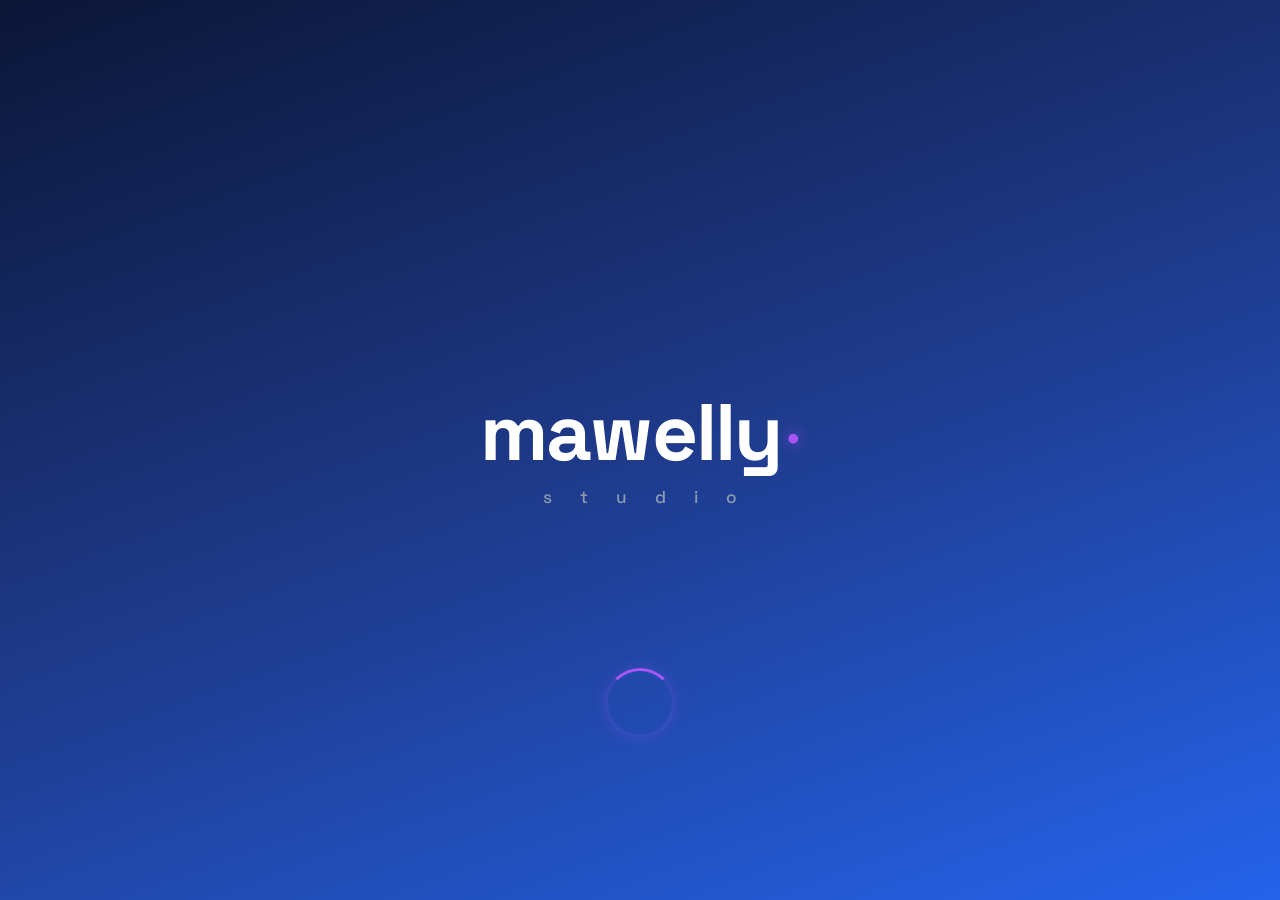
==== commit ebe871f7: "feat(monetization): add elegant, non-intrusive Starter Pack offer popup on main menu" ====
--- a/app/src/main/assets/www/index.html
+++ b/app/src/main/assets/www/index.html
@@ -1963,6 +1963,63 @@
         </div>
 
         <!-- 🧭 ALT MENÜ ÇUBUĞU (BOTTOM NAVIGATION BAR - 5 TABS) -->
+        <!-- ⚡ SADE & ŞIK BAŞLANGIÇ PAKETİ ÖZEL FIRSAT MODALI -->
+        <div class="modal-overlay hidden" id="modal-starter-offer" style="z-index: 4800;">
+            <div class="modal-card starter-offer-card">
+                <button class="starter-offer-close" id="btn-close-starter-offer" title="Kapat">✕</button>
+
+                <div class="starter-offer-badge-wrap">
+                    <span class="starter-offer-pill" data-i18n="starter_offer_badge">ÖZEL FIRSAT • %70 İNDİRİM</span>
+                </div>
+
+                <h2 class="starter-offer-title" data-i18n="starter_offer_title">Başlangıç Paketi</h2>
+                <p class="starter-offer-subtitle" data-i18n="starter_offer_subtitle">Gridoria yolculuğuna güçlü ve avantajlı bir başlangıç yapın.</p>
+
+                <div class="starter-offer-items">
+                    <div class="starter-offer-item">
+                        <div class="item-icon-circle gems-glow">
+                            <span class="item-emoji">💎</span>
+                        </div>
+                        <div class="item-amount">500</div>
+                        <div class="item-label" data-i18n="gems">Elmas</div>
+                    </div>
+
+                    <div class="starter-offer-item">
+                        <div class="item-icon-circle ufo-glow">
+                            <span class="item-emoji">🛸</span>
+                        </div>
+                        <div class="item-amount">3x</div>
+                        <div class="item-label">UFO</div>
+                    </div>
+
+                    <div class="starter-offer-item">
+                        <div class="item-icon-circle drone-glow">
+                            <svg viewBox="0 0 92 78" class="military-drone-svg starter-drone-svg" fill="none">
+                                <path d="M46 4 L88 52 L72 68 L58 58 L46 62 L34 58 L20 68 L4 52 Z" fill="#0f172a" stroke="#00f2fe" stroke-width="2.5"/>
+                                <circle cx="46" cy="44" r="7" fill="#00f2fe"/>
+                                <circle cx="46" cy="18" r="3" fill="#ef4444"/>
+                                <polygon points="37,60 43,60 40,75" fill="#00f2fe"/>
+                                <polygon points="49,60 55,60 52,75" fill="#00f2fe"/>
+                            </svg>
+                        </div>
+                        <div class="item-amount">3x</div>
+                        <div class="item-label">Dron</div>
+                    </div>
+                </div>
+
+                <div class="starter-offer-action">
+                    <button class="starter-offer-buy-btn" id="btn-buy-starter-offer">
+                        <span class="price-original">₺169.99</span>
+                        <span class="price-current">₺49.99</span>
+                        <span class="buy-action-label" data-i18n="starter_offer_btn_label">Paketi Al</span>
+                    </button>
+                    <button class="starter-offer-dismiss-btn" id="btn-dismiss-starter-offer" data-i18n="starter_offer_dismiss">
+                        Şimdilik Geç
+                    </button>
+                </div>
+            </div>
+        </div>
+
         <nav id="bottom-nav-bar" class="bottom-nav-bar">
             <!-- 1. TAB: MAĞAZA (EN SOLDA) -->
             <button class="nav-tab-item" id="nav-tab-shop" data-tab="shop" title="Mağaza" data-i18n-title="nav_shop">
--- a/app/src/main/assets/www/style.css
+++ b/app/src/main/assets/www/style.css
@@ -7989,7 +7989,7 @@
 
 /* ═══════════════════════════════════════════════════════════════════════
    📱 & 💻 TABLET / IPAD / DESKTOP NATIVE RESPONSIVE ADAPTATION
-   Eliminates phone-simulator letterboxing on iPad Air 11" (M3) & all tablets
+   Eliminates phone-simulator letterboxing & provides cohesive iPad layout
    ═══════════════════════════════════════════════════════════════════════ */
 @media screen and (min-width: 481px) {
     body {
@@ -8007,6 +8007,121 @@
         margin: 0 auto !important;
     }
 
+    /* 🌲 MAIN MENU BALANCED TABLET PRESENTATION */
+    .main-menu-container {
+        max-width: 520px !important;
+        margin: 0 auto !important;
+        justify-content: space-evenly !important;
+        gap: clamp(12px, 2vh, 22px) !important;
+        padding-top: max(var(--sat, 16px), 20px) !important;
+        padding-bottom: 92px !important;
+        box-sizing: border-box !important;
+    }
+
+    .menu-top-bar {
+        max-width: 500px !important;
+        margin: 0 auto !important;
+        padding: 4px 10px !important;
+    }
+
+    .menu-gems-pill {
+        padding: 6px 14px !important;
+        font-size: 15px !important;
+        border-radius: 18px !important;
+    }
+
+    .main-game-logo-img {
+        width: 120px !important;
+        height: 120px !important;
+        border-radius: 28px !important;
+        box-shadow: 
+            0 12px 30px rgba(0, 229, 255, 0.45),
+            0 0 30px rgba(168, 85, 247, 0.4),
+            0 10px 24px rgba(0, 0, 0, 0.8),
+            inset 0 2px 4px rgba(255, 255, 255, 0.6) !important;
+        border: 2.5px solid rgba(0, 229, 255, 0.45) !important;
+    }
+
+    /* 💎 FROSTED GLASS TACTICAL DEMO SHOWCASE CARD */
+    .menu-demo-section {
+        background: linear-gradient(180deg, rgba(14, 30, 22, 0.75) 0%, rgba(6, 16, 12, 0.85) 100%) !important;
+        backdrop-filter: blur(20px) !important;
+        -webkit-backdrop-filter: blur(20px) !important;
+        border: 2px solid rgba(46, 204, 113, 0.45) !important;
+        border-radius: 26px !important;
+        padding: 16px 26px 14px 26px !important;
+        box-shadow: 
+            0 20px 48px rgba(0, 0, 0, 0.65), 
+            0 0 25px rgba(46, 204, 113, 0.25),
+            inset 0 1px 2px rgba(255, 255, 255, 0.3) !important;
+        max-width: 330px !important;
+        width: 85% !important;
+        margin: 6px auto !important;
+    }
+
+    .demo-play-container {
+        width: 150px !important;
+        height: 220px !important;
+        padding: 6px !important;
+    }
+
+    .demo-target-box,
+    .demo-launcher-box {
+        width: 82px !important;
+        height: 82px !important;
+        border-radius: 20px !important;
+    }
+
+    body .demo-play-container .demo-target-tile,
+    body .demo-play-container .demo-launcher-tile,
+    body[data-color-palette] .demo-target-tile,
+    body[data-color-palette] .demo-launcher-tile {
+        width: 80px !important;
+        height: 80px !important;
+        max-width: 80px !important;
+        max-height: 80px !important;
+        border-radius: 20px !important;
+        font-size: 1.8rem !important;
+    }
+
+    body .demo-play-container .demo-flying-tile,
+    body[data-color-palette] .demo-flying-tile {
+        width: 80px !important;
+        height: 80px !important;
+    }
+
+    .hero-block-label {
+        font-size: 0.92rem !important;
+        letter-spacing: 2px !important;
+        color: #4ade80 !important;
+        margin-top: 10px !important;
+        text-shadow: 0 0 10px rgba(74, 222, 128, 0.5), 0 2px 4px rgba(0, 0, 0, 0.9) !important;
+    }
+
+    .menu-actions-bottom {
+        width: 100% !important;
+        max-width: 440px !important;
+        margin: 0 auto !important;
+        gap: 12px !important;
+    }
+
+    .main-stage-play-btn {
+        max-width: 400px !important;
+        width: 100% !important;
+        height: 64px !important;
+        font-size: 21px !important;
+        border-radius: 32px !important;
+        box-shadow: 0 10px 24px rgba(0, 0, 0, 0.45), 0 0 20px rgba(46, 204, 113, 0.35) !important;
+    }
+
+    .menu-footer-hint.brain-focus-badge {
+        max-width: 420px !important;
+        padding: 8px 18px !important;
+        font-size: 13px !important;
+        border-radius: 20px !important;
+    }
+
+    /* 🎮 GAMEPLAY VIEW RESPONSIVENESS */
     .grid-board-wrapper {
         width: min(440px, 86vw, calc((54vh) * 5 / 6)) !important;
         max-width: min(440px, 86vw) !important;
@@ -8062,18 +8177,6 @@
         height: clamp(48px, 7.5vw, 56px);
     }
 
-    .main-stage-play-btn {
-        max-width: 380px;
-        height: 62px;
-        font-size: 20px;
-    }
-
-    .menu-hero-section {
-        max-width: 500px;
-        margin-left: auto;
-        margin-right: auto;
-    }
-
     .modal-card,
     .daily-modal-card,
     .shop-modal-card {
@@ -8081,12 +8184,152 @@
     }
 }
 
-/* 🍎 IPAD & LARGE TABLET ENHANCEMENTS (min-width: 768px, e.g. iPad Air 11" M3) */
+/* 🍎 IPAD & LARGE TABLET HERO ENHANCEMENTS (min-width: 768px, e.g. iPad mini, iPad Air 11" M3, iPad Pro) */
 @media screen and (min-width: 768px) {
     #app-container {
-        max-width: 700px !important;
-    }
-
+        max-width: 680px !important;
+    }
+
+    /* 👑 GRAND 3D LOGO & BALANCED HERO SPACING */
+    .main-menu-container {
+        max-width: 560px !important;
+        justify-content: space-evenly !important;
+        gap: clamp(16px, 2.5vh, 28px) !important;
+        padding-top: max(var(--sat, 20px), 24px) !important;
+        padding-bottom: 104px !important;
+    }
+
+    .menu-top-bar {
+        max-width: 560px !important;
+        padding: 6px 12px !important;
+    }
+
+    .menu-gems-pill {
+        padding: 8px 18px !important;
+        font-size: 17px !important;
+        border-radius: 22px !important;
+    }
+
+    .daily-calendar-widget {
+        transform: scale(1.15) !important;
+        transform-origin: top right !important;
+    }
+
+    .main-game-logo-img {
+        width: 145px !important;
+        height: 145px !important;
+        border-radius: 34px !important;
+        box-shadow: 
+            0 16px 40px rgba(0, 229, 255, 0.5),
+            0 0 45px rgba(168, 85, 247, 0.45),
+            0 12px 30px rgba(0, 0, 0, 0.85),
+            inset 0 3px 5px rgba(255, 255, 255, 0.6) !important;
+        border: 3.5px solid rgba(0, 229, 255, 0.5) !important;
+    }
+
+    /* 💎 PROMINENT FROSTED GLASS TACTICAL SHOWCASE ON IPAD */
+    .menu-demo-section {
+        background: linear-gradient(180deg, rgba(14, 30, 22, 0.8) 0%, rgba(6, 16, 12, 0.9) 100%) !important;
+        backdrop-filter: blur(28px) !important;
+        -webkit-backdrop-filter: blur(28px) !important;
+        border: 2.5px solid rgba(46, 204, 113, 0.55) !important;
+        border-radius: 32px !important;
+        padding: 20px 32px 16px 32px !important;
+        box-shadow: 
+            0 24px 60px rgba(0, 0, 0, 0.75), 
+            0 0 35px rgba(46, 204, 113, 0.35),
+            inset 0 1px 2px rgba(255, 255, 255, 0.4) !important;
+        max-width: 370px !important;
+        width: 85% !important;
+        margin: 10px auto !important;
+    }
+
+    .demo-play-container {
+        width: 170px !important;
+        height: 240px !important;
+        padding: 8px !important;
+    }
+
+    .demo-target-box,
+    .demo-launcher-box {
+        width: 92px !important;
+        height: 92px !important;
+        border-radius: 22px !important;
+    }
+
+    body .demo-play-container .demo-target-tile,
+    body .demo-play-container .demo-launcher-tile,
+    body[data-color-palette] .demo-target-tile,
+    body[data-color-palette] .demo-launcher-tile {
+        width: 88px !important;
+        height: 88px !important;
+        max-width: 88px !important;
+        max-height: 88px !important;
+        border-radius: 22px !important;
+        font-size: 2.1rem !important;
+    }
+
+    body .demo-play-container .demo-flying-tile,
+    body[data-color-palette] .demo-flying-tile {
+        width: 88px !important;
+        height: 88px !important;
+    }
+
+    .hero-block-label {
+        font-size: 1.05rem !important;
+        letter-spacing: 3px !important;
+        color: #4ade80 !important;
+        margin-top: 12px !important;
+        text-shadow: 0 0 12px rgba(74, 222, 128, 0.6), 0 2px 4px rgba(0, 0, 0, 0.9) !important;
+    }
+
+    .menu-actions-bottom {
+        max-width: 480px !important;
+        gap: 14px !important;
+    }
+
+    .main-stage-play-btn {
+        max-width: 450px !important;
+        height: 72px !important;
+        font-size: 24px !important;
+        border-radius: 36px !important;
+        box-shadow: 0 12px 30px rgba(0, 0, 0, 0.5), 0 0 28px rgba(46, 204, 113, 0.45) !important;
+    }
+
+    .menu-footer-hint.brain-focus-badge {
+        max-width: 460px !important;
+        padding: 10px 22px !important;
+        font-size: 14px !important;
+        border-radius: 22px !important;
+    }
+
+    /* ⚓ IPAD DOCK-STYLE CENTERED NAVIGATION BAR */
+    .bottom-nav-bar {
+        height: calc(74px + var(--sab, 0px)) !important;
+        max-width: 600px !important;
+        left: 50% !important;
+        right: auto !important;
+        transform: translateX(-50%) !important;
+        border-radius: 28px 28px 0 0 !important;
+        border: 1.5px solid rgba(255, 255, 255, 0.15) !important;
+        border-bottom: none !important;
+        box-shadow: 0 -8px 30px rgba(0, 0, 0, 0.75) !important;
+    }
+
+    .nav-tab-item {
+        padding: 6px 16px !important;
+    }
+
+    .nav-icon {
+        font-size: 24px !important;
+    }
+
+    .nav-label {
+        font-size: 11px !important;
+        letter-spacing: 1px !important;
+    }
+
+    /* 🎮 GAMEPLAY BOARD ON IPAD */
     .grid-board-wrapper {
         width: min(500px, 82vw, calc((56vh) * 5 / 6)) !important;
         max-width: min(500px, 82vw) !important;
@@ -8115,7 +8358,7 @@
     }
 
     .game-header {
-        max-width: 560px;
+        max-width: 560px !important;
     }
 
     .score-display {
@@ -8123,52 +8366,42 @@
     }
 
     .shooter-area {
-        max-width: 560px;
+        max-width: 560px !important;
     }
 
     .active-shooter-box {
-        width: 88px;
-        height: 88px;
+        width: 88px !important;
+        height: 88px !important;
     }
 
     .shooter-tile {
-        width: 82px;
-        height: 82px;
-        font-size: 38px;
+        width: 82px !important;
+        height: 82px !important;
+        font-size: 38px !important;
     }
 
     .shooter-next-box {
-        width: 62px;
-        height: 62px;
+        width: 62px !important;
+        height: 62px !important;
     }
 
     .next-tile {
-        width: 54px;
-        height: 54px;
+        width: 54px !important;
+        height: 54px !important;
     }
 
     .powerups-footer {
-        max-width: 580px;
-        gap: 16px;
+        max-width: 580px !important;
+        gap: 16px !important;
     }
 
     .booster-icon-box {
-        width: 60px;
-        height: 60px;
+        width: 60px !important;
+        height: 60px !important;
     }
 
     .powerup-label {
-        font-size: 13px;
-    }
-
-    .main-stage-play-btn {
-        max-width: 420px;
-        height: 68px;
-        font-size: 22px;
-    }
-
-    .menu-brand-header {
-        margin: 12px 0 8px 0;
+        font-size: 13px !important;
     }
 }
 
@@ -10001,3 +10234,226 @@
     font-size: 1.4rem;
     color: #64748b;
 }
+
+/* ─────────────────────────────────────────────────────────────
+   ⚡ SADE & ŞIK BAŞLANGIÇ PAKETİ ÖZEL FIRSAT MODALI
+   ───────────────────────────────────────────────────────────── */
+.starter-offer-card {
+    background: radial-gradient(130% 120% at 50% 0%, rgba(30, 41, 59, 0.96) 0%, rgba(15, 23, 42, 0.98) 100%);
+    border: 1px solid rgba(255, 255, 255, 0.12);
+    box-shadow: 0 20px 50px rgba(0, 0, 0, 0.65), 0 0 35px rgba(139, 92, 246, 0.12);
+    border-radius: 26px;
+    padding: 26px 20px 20px;
+    width: 90%;
+    max-width: 350px;
+    text-align: center;
+    position: relative;
+    backdrop-filter: blur(16px);
+    -webkit-backdrop-filter: blur(16px);
+    animation: starterModalFadeIn 0.3s cubic-bezier(0.16, 1, 0.3, 1) forwards;
+}
+
+@keyframes starterModalFadeIn {
+    0% {
+        opacity: 0;
+        transform: scale(0.92) translateY(12px);
+    }
+    100% {
+        opacity: 1;
+        transform: scale(1) translateY(0);
+    }
+}
+
+.starter-offer-close {
+    position: absolute;
+    top: 14px;
+    right: 14px;
+    width: 30px;
+    height: 30px;
+    border-radius: 50%;
+    background: rgba(255, 255, 255, 0.06);
+    border: 1px solid rgba(255, 255, 255, 0.1);
+    color: rgba(255, 255, 255, 0.6);
+    font-size: 0.85rem;
+    cursor: pointer;
+    display: flex;
+    align-items: center;
+    justify-content: center;
+    transition: all 0.2s ease;
+    padding: 0;
+}
+
+.starter-offer-close:active {
+    transform: scale(0.92);
+    background: rgba(255, 255, 255, 0.12);
+    color: #ffffff;
+}
+
+.starter-offer-badge-wrap {
+    margin-bottom: 10px;
+}
+
+.starter-offer-pill {
+    display: inline-block;
+    font-size: 0.66rem;
+    font-weight: 800;
+    letter-spacing: 1.2px;
+    text-transform: uppercase;
+    color: #c084fc;
+    background: rgba(192, 132, 252, 0.12);
+    border: 1px solid rgba(192, 132, 252, 0.28);
+    padding: 4px 12px;
+    border-radius: 20px;
+}
+
+.starter-offer-title {
+    font-family: 'Space Grotesk', sans-serif;
+    font-size: 1.35rem;
+    font-weight: 800;
+    color: #ffffff;
+    margin: 0 0 6px 0;
+    letter-spacing: -0.3px;
+}
+
+.starter-offer-subtitle {
+    font-size: 0.8rem;
+    color: #94a3b8;
+    margin: 0 0 18px 0;
+    line-height: 1.35;
+    padding: 0 6px;
+}
+
+.starter-offer-items {
+    display: grid;
+    grid-template-columns: repeat(3, 1fr);
+    gap: 10px;
+    margin-bottom: 20px;
+}
+
+.starter-offer-item {
+    background: rgba(255, 255, 255, 0.035);
+    border: 1px solid rgba(255, 255, 255, 0.07);
+    border-radius: 16px;
+    padding: 12px 6px 10px;
+    display: flex;
+    flex-direction: column;
+    align-items: center;
+    transition: transform 0.2s ease;
+}
+
+.starter-offer-item:active {
+    transform: scale(0.96);
+}
+
+.item-icon-circle {
+    width: 42px;
+    height: 42px;
+    border-radius: 12px;
+    display: flex;
+    align-items: center;
+    justify-content: center;
+    margin-bottom: 6px;
+}
+
+.item-icon-circle.gems-glow {
+    background: rgba(56, 189, 248, 0.12);
+    border: 1px solid rgba(56, 189, 248, 0.25);
+}
+
+.item-icon-circle.ufo-glow {
+    background: rgba(168, 85, 247, 0.12);
+    border: 1px solid rgba(168, 85, 247, 0.25);
+}
+
+.item-icon-circle.drone-glow {
+    background: rgba(16, 185, 129, 0.12);
+    border: 1px solid rgba(16, 185, 129, 0.25);
+}
+
+.starter-drone-svg {
+    width: 24px;
+    height: 24px;
+}
+
+.item-emoji {
+    font-size: 1.35rem;
+}
+
+.item-amount {
+    font-family: 'Space Grotesk', sans-serif;
+    font-size: 1rem;
+    font-weight: 800;
+    color: #ffffff;
+    margin-bottom: 2px;
+}
+
+.item-label {
+    font-size: 0.68rem;
+    color: #94a3b8;
+    font-weight: 600;
+}
+
+.starter-offer-action {
+    display: flex;
+    flex-direction: column;
+    gap: 10px;
+    align-items: center;
+}
+
+.starter-offer-buy-btn {
+    width: 100%;
+    background: linear-gradient(135deg, #8b5cf6 0%, #6366f1 55%, #06b6d4 100%);
+    border: none;
+    border-radius: 16px;
+    padding: 13px 18px;
+    color: #ffffff;
+    cursor: pointer;
+    display: flex;
+    align-items: center;
+    justify-content: center;
+    gap: 8px;
+    font-family: 'Outfit', sans-serif;
+    font-size: 0.95rem;
+    font-weight: 800;
+    letter-spacing: 0.3px;
+    box-shadow: 0 8px 24px rgba(99, 102, 241, 0.35);
+    transition: all 0.2s cubic-bezier(0.16, 1, 0.3, 1);
+}
+
+.starter-offer-buy-btn:active {
+    transform: scale(0.97);
+    box-shadow: 0 4px 12px rgba(99, 102, 241, 0.25);
+}
+
+.price-original {
+    font-size: 0.78rem;
+    text-decoration: line-through;
+    opacity: 0.65;
+    font-weight: 600;
+}
+
+.price-current {
+    font-weight: 900;
+    color: #ffffff;
+    font-size: 1.05rem;
+}
+
+.buy-action-label {
+    font-weight: 700;
+}
+
+.starter-offer-dismiss-btn {
+    background: none;
+    border: none;
+    color: rgba(148, 163, 184, 0.75);
+    font-size: 0.78rem;
+    font-weight: 600;
+    cursor: pointer;
+    padding: 4px 12px;
+    transition: color 0.2s ease;
+}
+
+.starter-offer-dismiss-btn:hover,
+.starter-offer-dismiss-btn:active {
+    color: #cbd5e1;
+}
